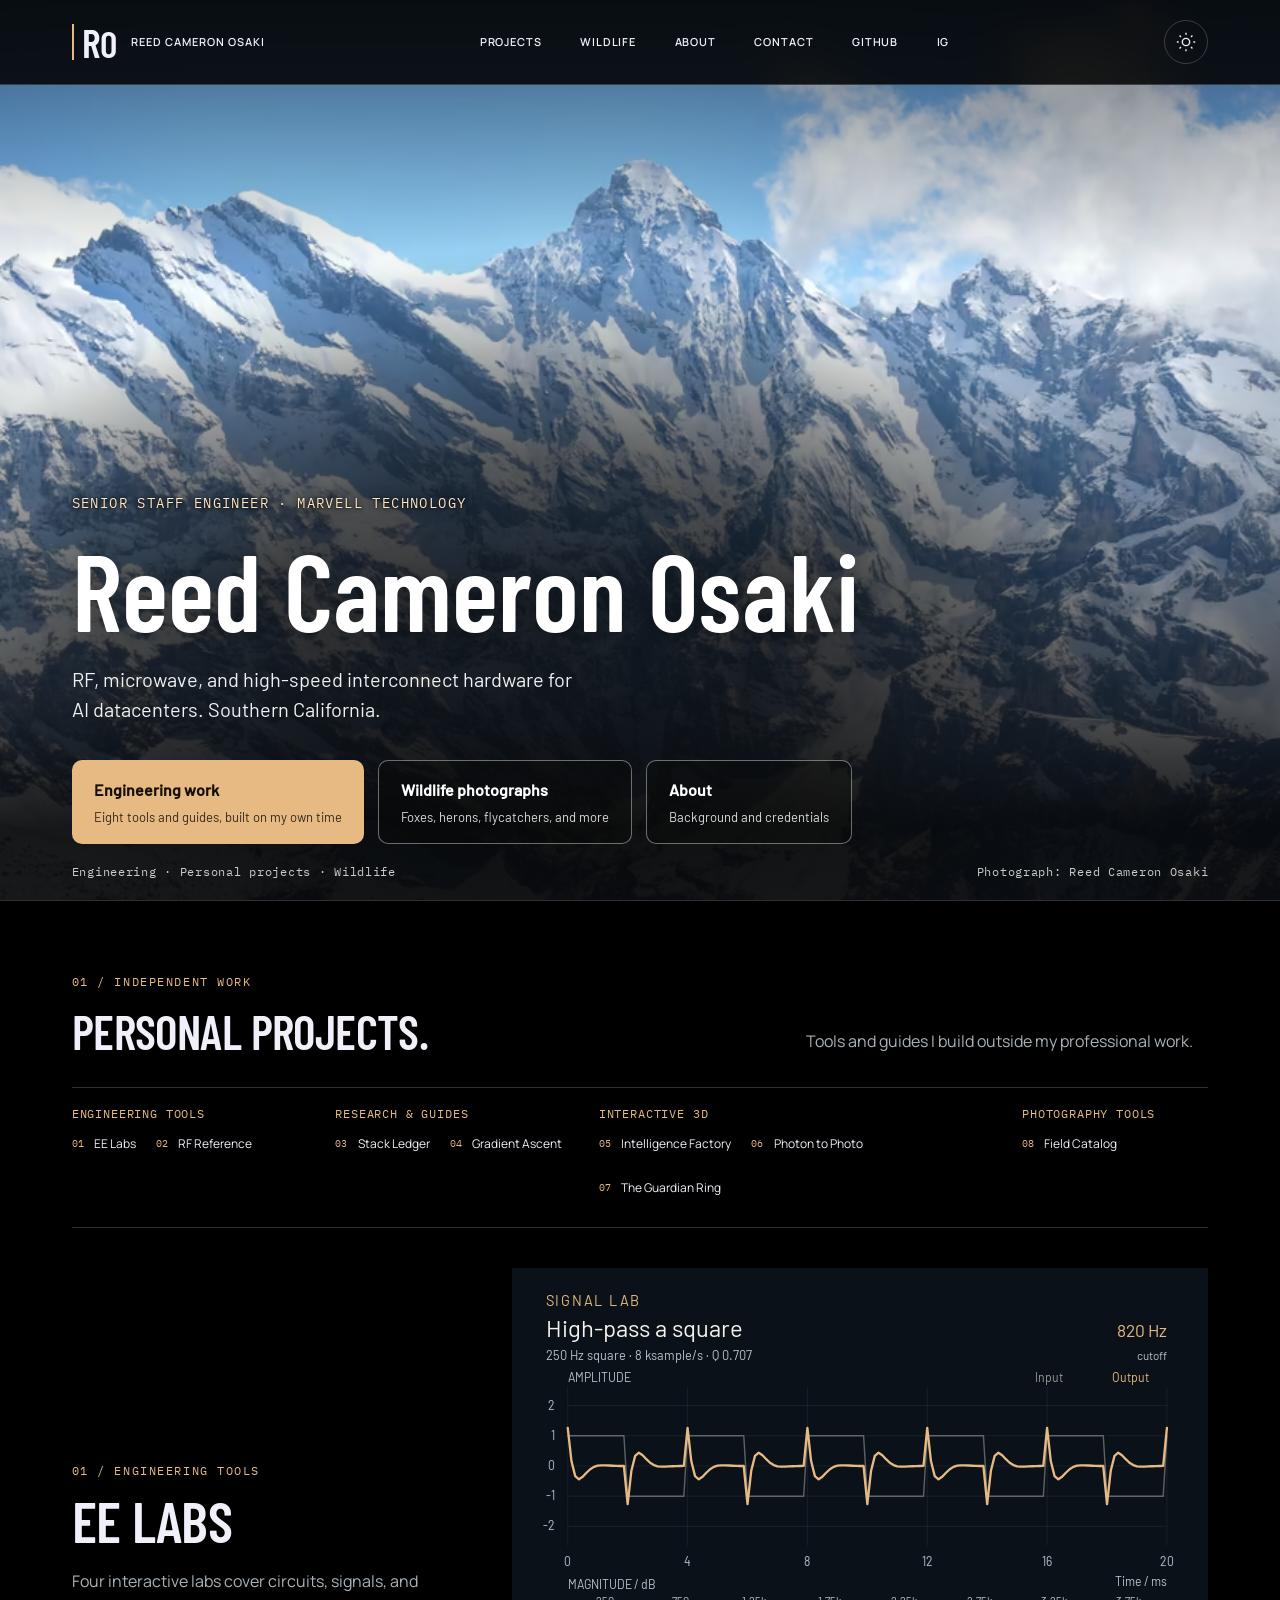
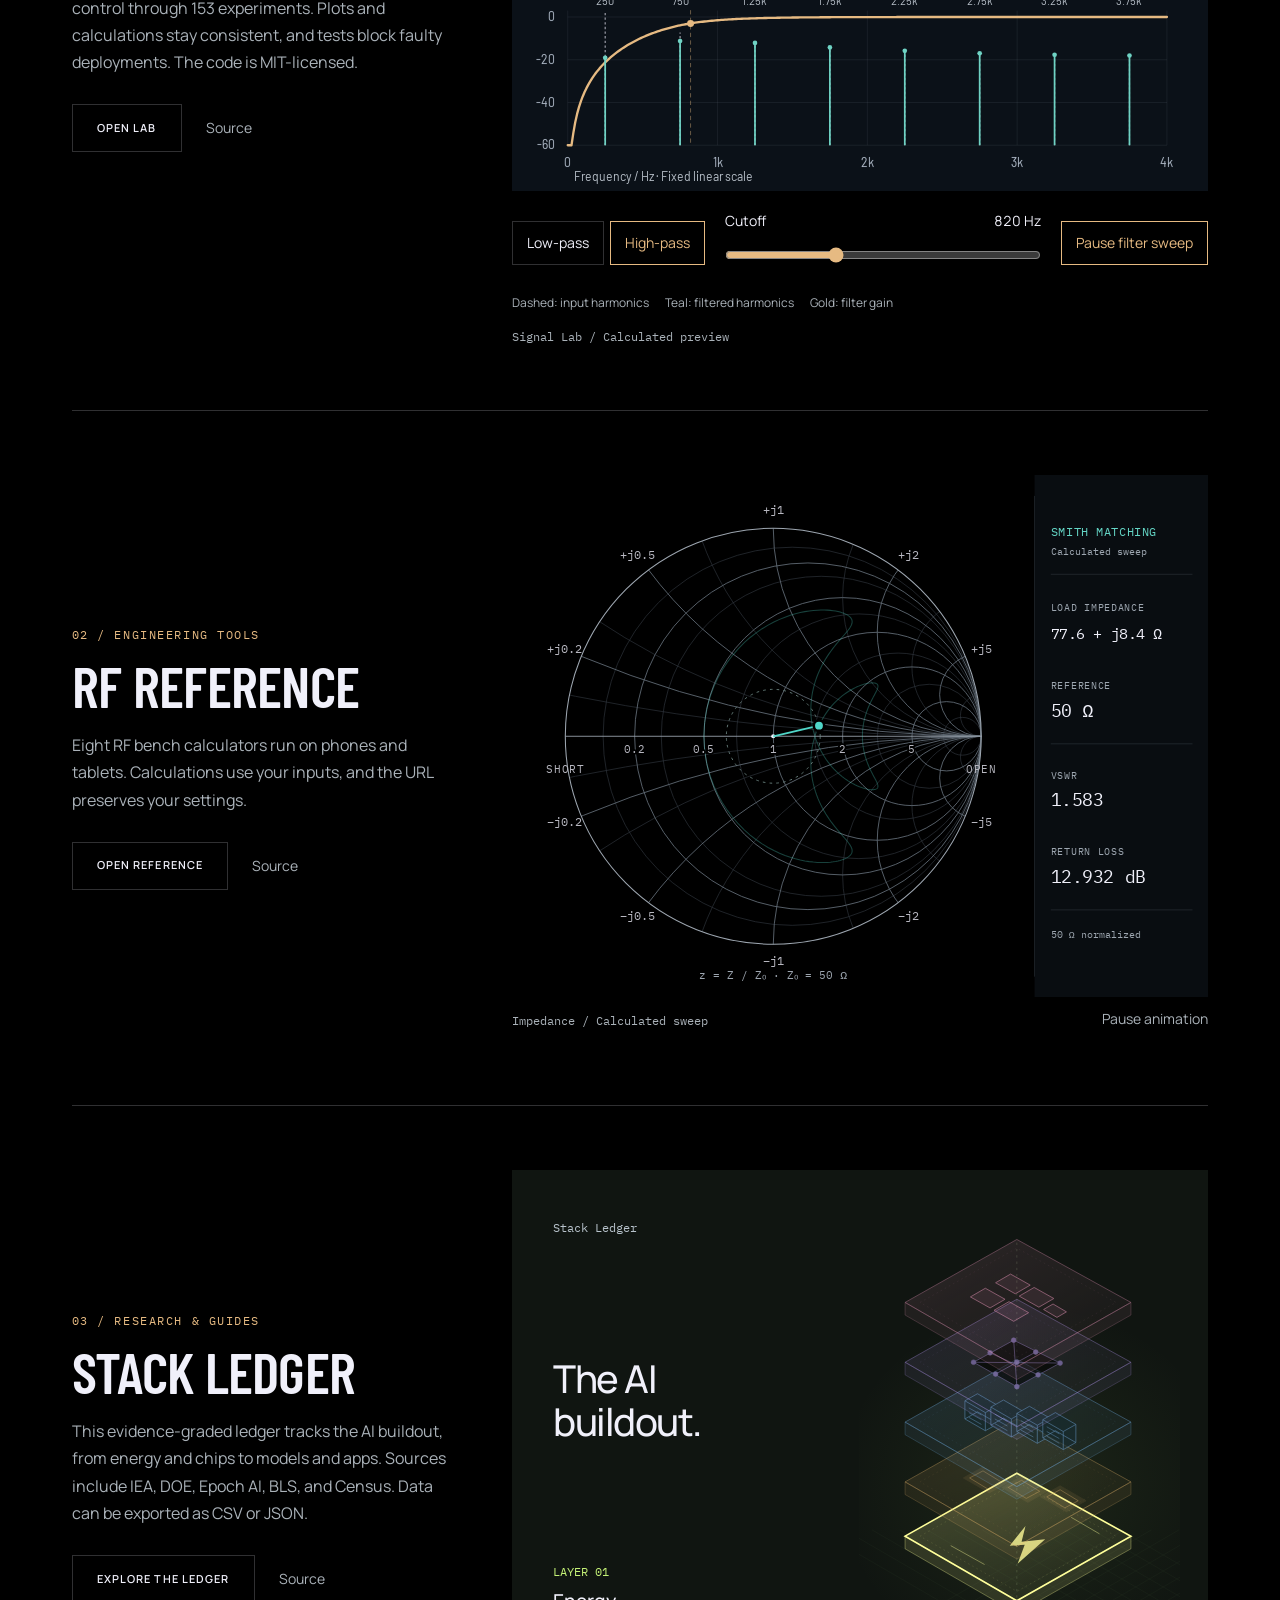
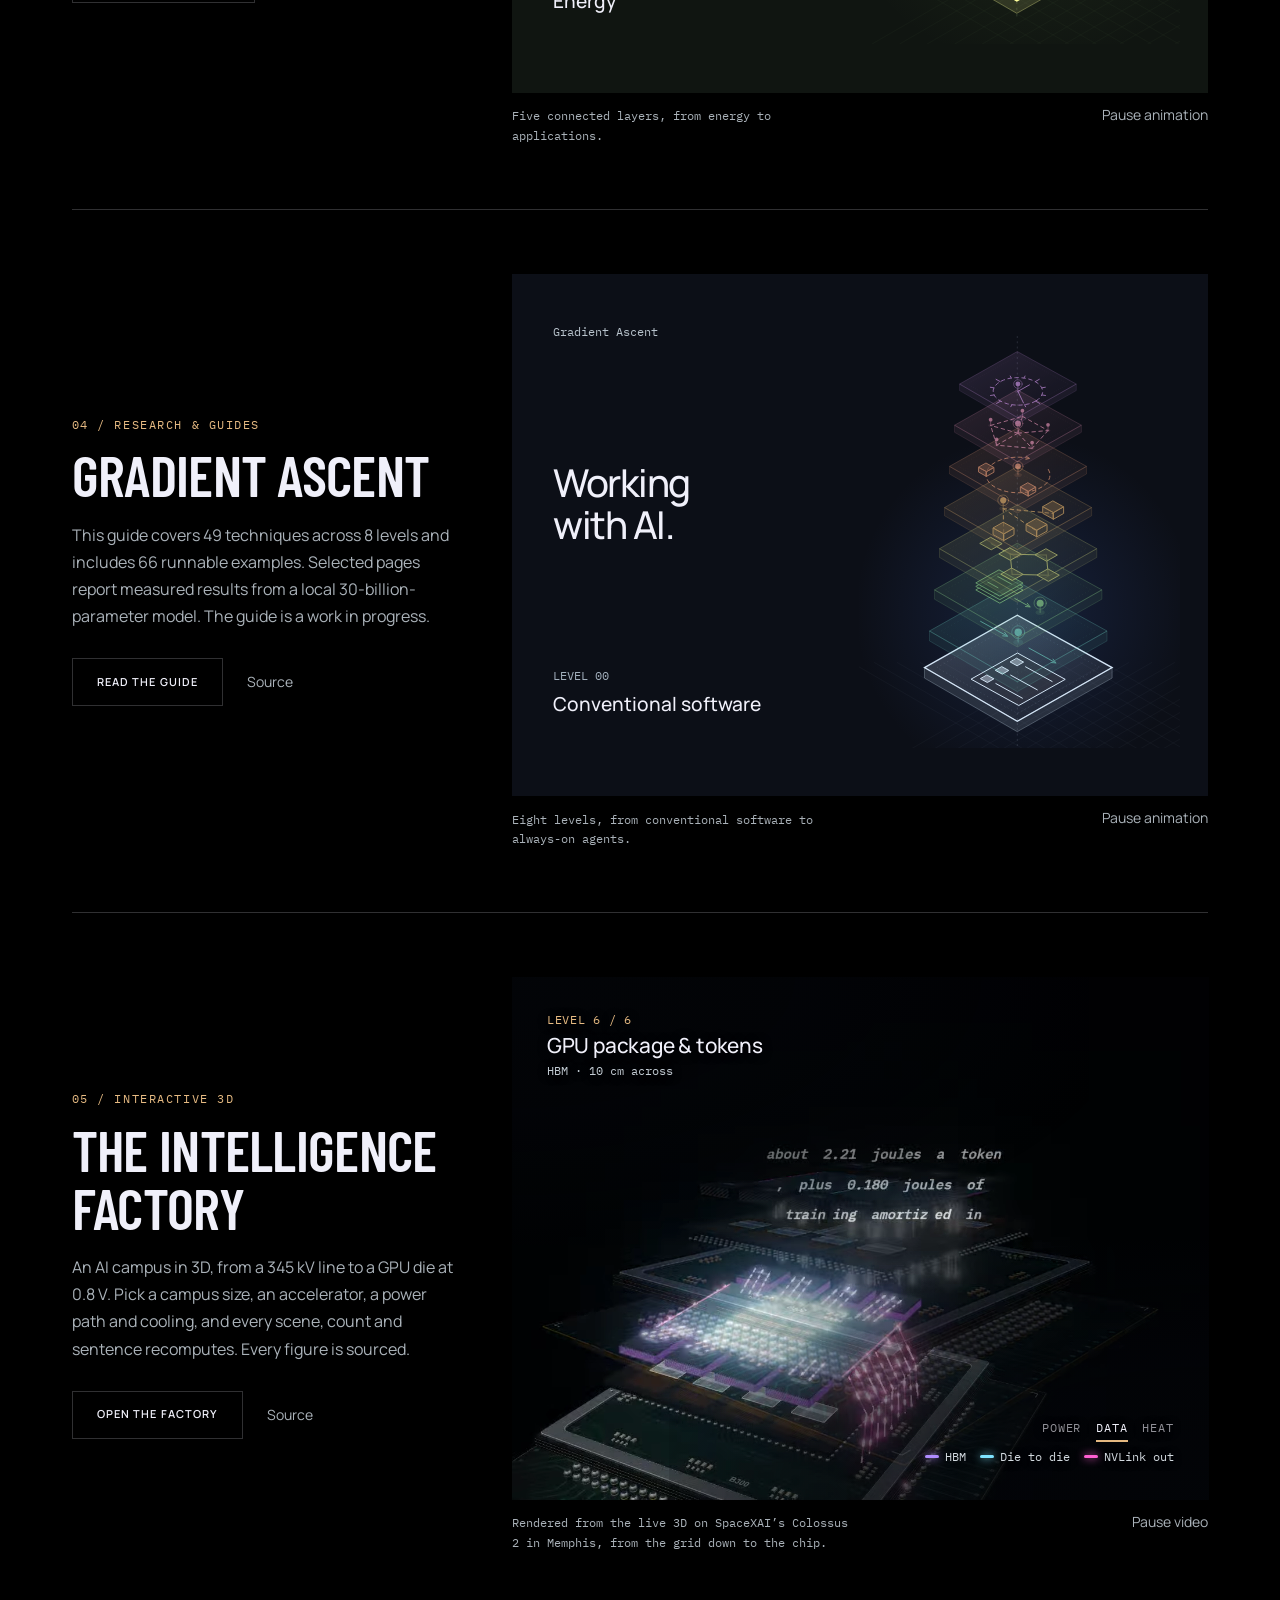
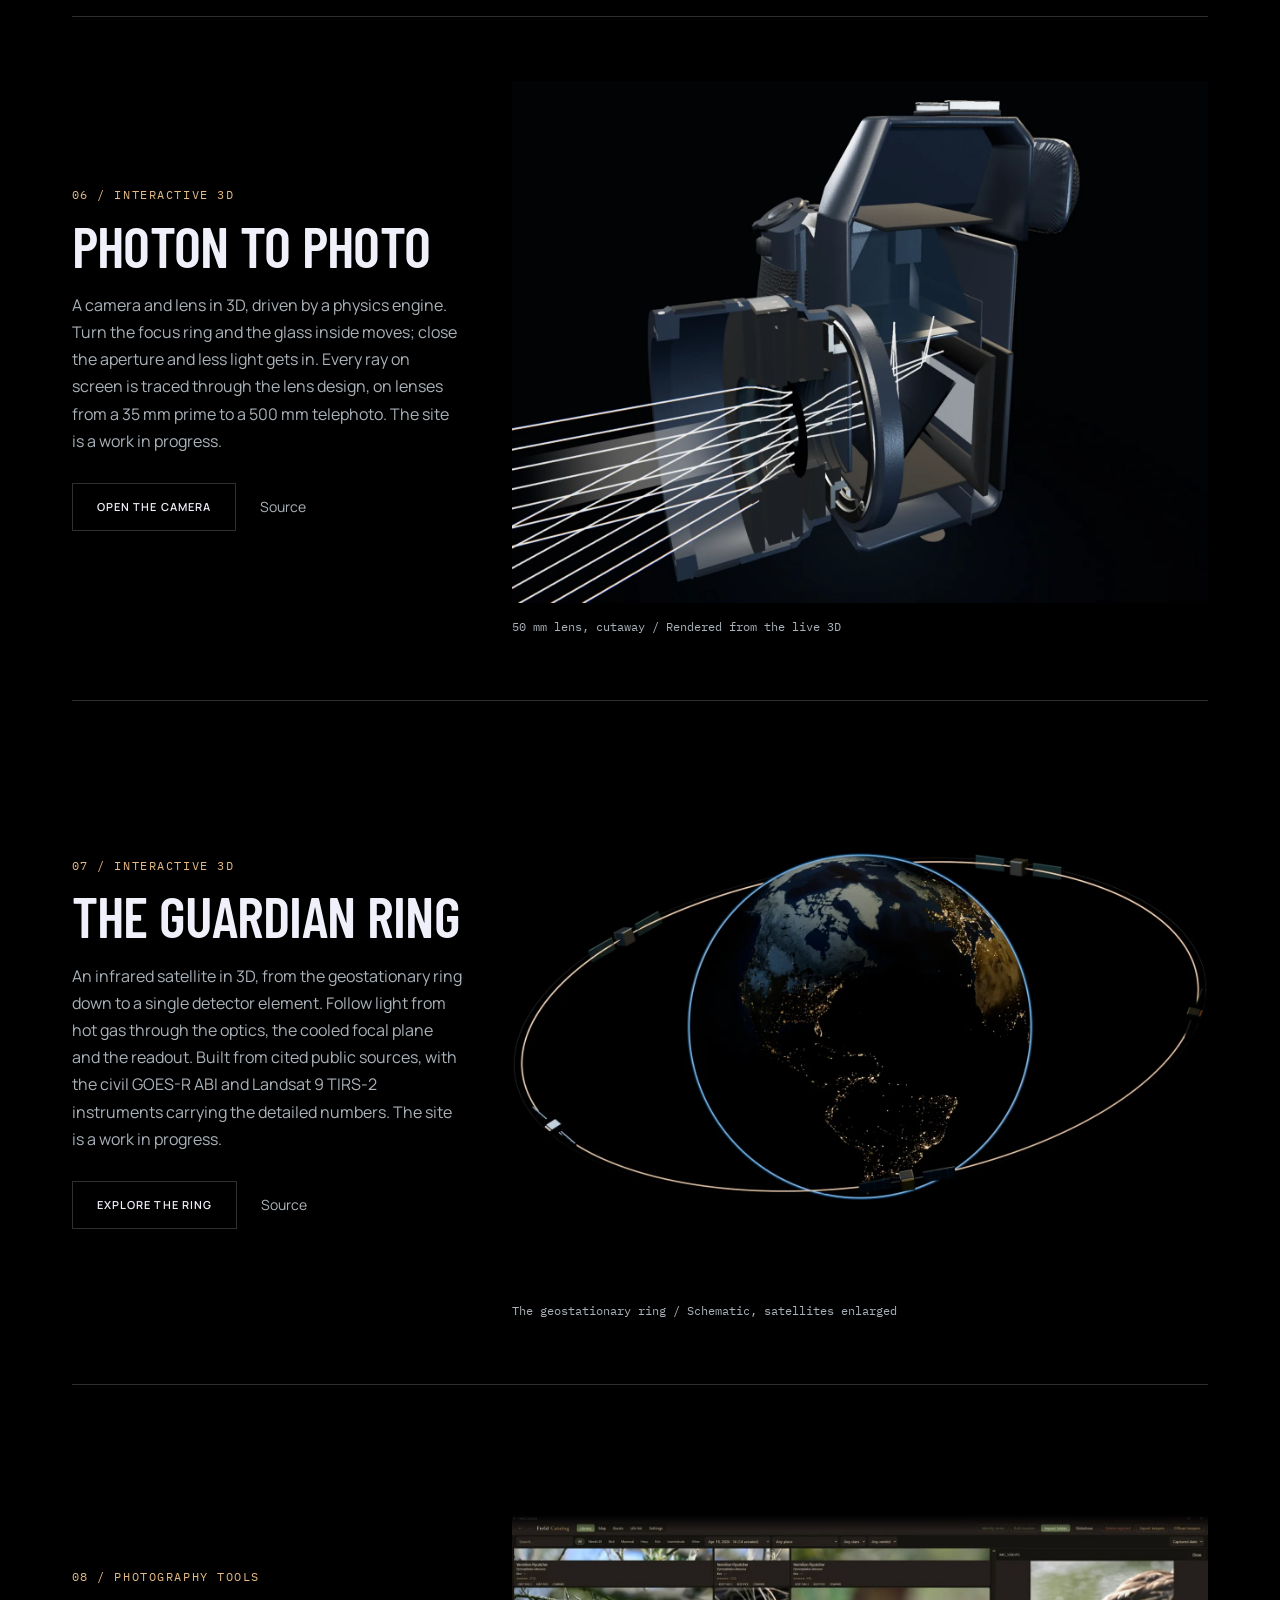
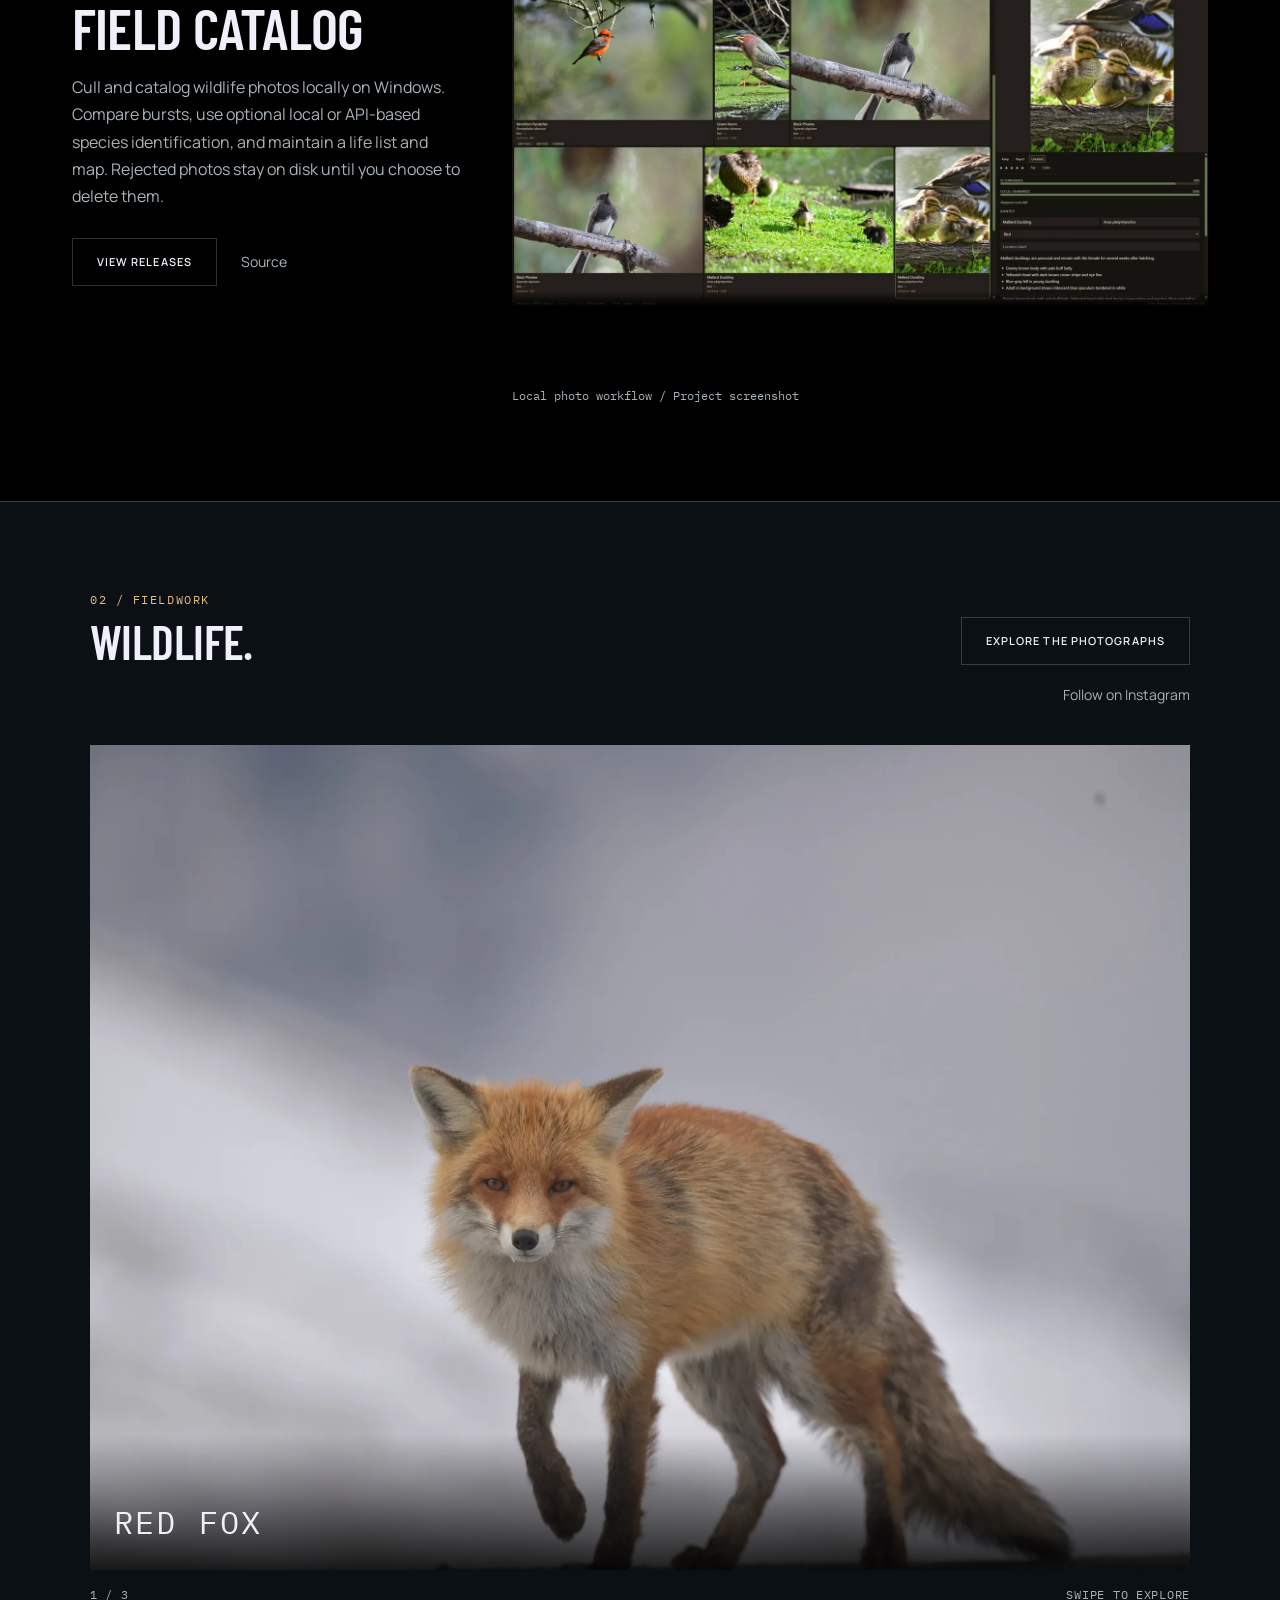
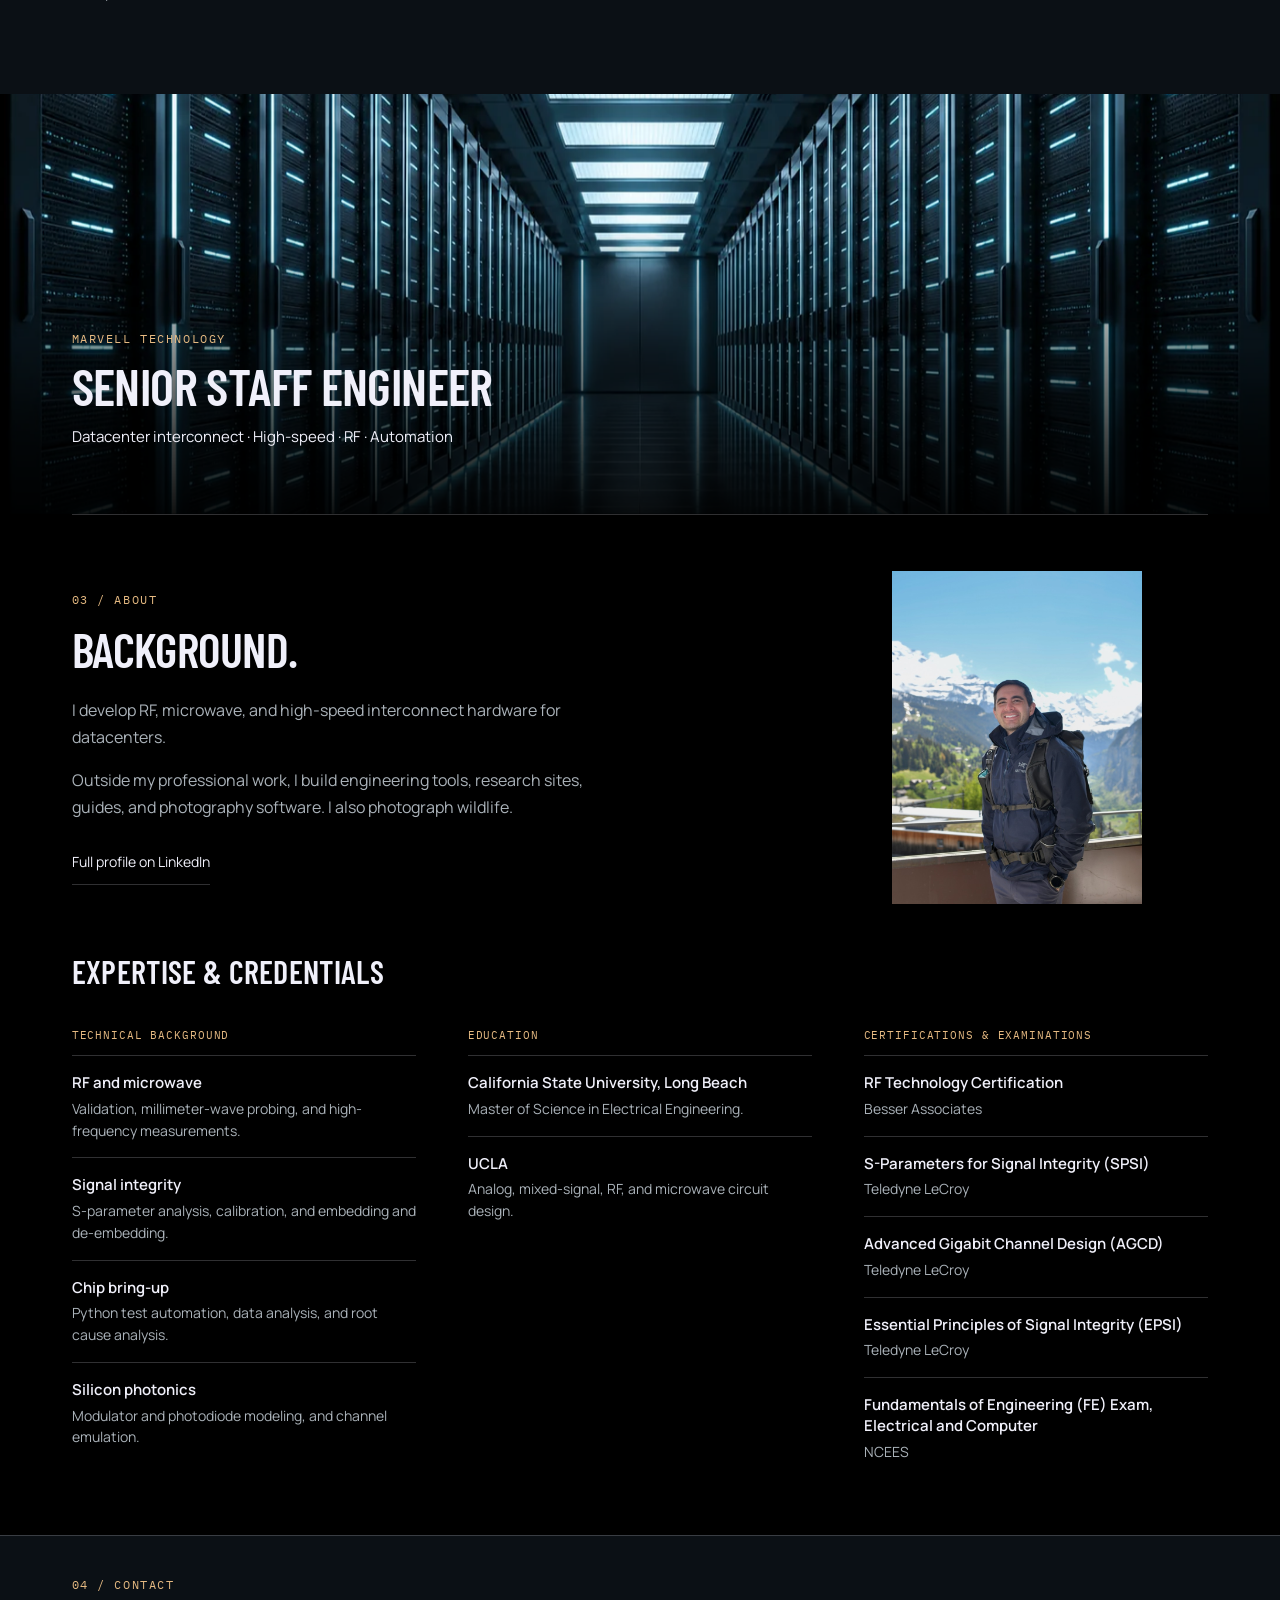
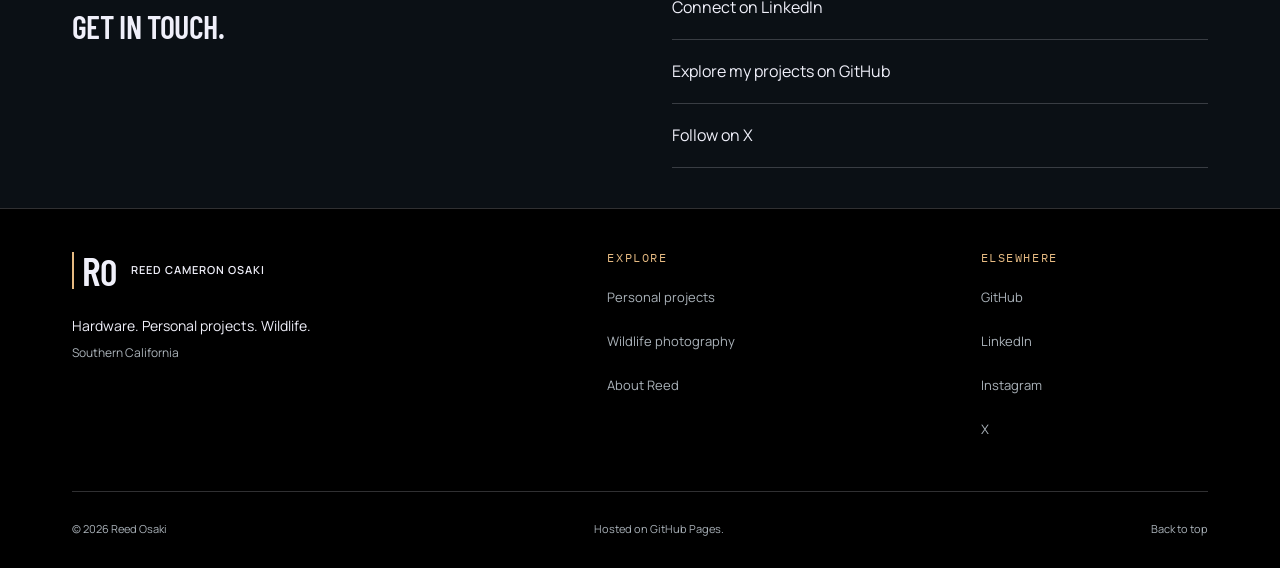
==== index.html @ b8e7636b "Interactive 3D category: Photon to Photo and The Guardian Ring join the Intelligence Factory New pic" ====
<!doctype html>
<html lang="en" data-theme="dark" data-layout="chapters">
  <head>
    <meta charset="utf-8">
    <meta name="viewport" content="width=device-width, initial-scale=1">
    <meta name="color-scheme" content="dark light">
    <meta name="theme-color" content="#000000">
    <meta name="apple-mobile-web-app-title" content="Reed Osaki">
    <link rel="apple-touch-icon" sizes="180x180" href="/apple-touch-icon.png">
    <title>Reed Cameron Osaki — Hardware, personal projects, wildlife</title>
    <meta name="description" content="Reed Cameron Osaki: Senior Staff Engineer at Marvell Technology working on RF, microwave, and high-speed interconnect hardware for datacenters. Personal engineering tools, AI guides, and wildlife photography.">
    <meta property="og:type" content="website">
    <meta property="og:url" content="https://reedos.dev/">
    <meta property="og:site_name" content="Reed Cameron Osaki">
    <meta property="og:title" content="Reed Cameron Osaki">
    <meta property="og:description" content="Senior Staff Engineer at Marvell Technology. Personal engineering tools, AI guides, and wildlife photography.">
    <meta property="og:image" content="https://reedos.dev/assets/hero/share-card.jpg">
    <meta property="og:image:width" content="1200">
    <meta property="og:image:height" content="630">
    <meta property="og:image:alt" content="Snow-covered mountain peaks beneath a blue sky.">
    <meta name="twitter:card" content="summary_large_image">
    <meta name="twitter:title" content="Reed Cameron Osaki">
    <meta name="twitter:description" content="Senior Staff Engineer at Marvell Technology. Personal engineering tools, AI guides, and wildlife photography.">
    <meta name="twitter:image" content="https://reedos.dev/assets/hero/share-card.jpg">
    <script type="application/ld+json">{"@context":"https://schema.org","@type":"Person","name":"Reed Cameron Osaki","alternateName":"Reed Osaki","jobTitle":"Senior Staff Engineer","worksFor":{"@type":"Organization","name":"Marvell Technology"},"url":"https://reedos.dev/","sameAs":["https://github.com/reedos","https://www.linkedin.com/in/reed-osaki/","https://www.instagram.com/reed.wildlife.photography/","https://x.com/reedosdev","https://reedos.dev/wildlife-site/"]}</script>
    <script>
      (() => {
        let preference = 'dark';
        try { preference = localStorage.getItem('reed-hub-theme') || 'dark'; } catch {}
        const query = new URLSearchParams(location.search);
        if (['dark', 'light', 'system'].includes(query.get('theme'))) preference = query.get('theme');
        if (!['dark', 'light', 'system'].includes(preference)) preference = 'dark';
        const root = document.documentElement;
        root.dataset.preference = preference;
        root.dataset.theme = preference === 'system' ? (matchMedia('(prefers-color-scheme: dark)').matches ? 'dark' : 'light') : preference;
        root.dataset.layout = 'chapters';
        document.querySelector('meta[name="theme-color"]').content = root.dataset.theme === 'dark' ? '#000000' : '#f1f2ed';
      })();
    </script>
    <link rel="icon" type="image/svg+xml" href="assets/mark.svg">
    <link rel="preload" as="font" type="font/woff2" href="assets/fonts/barlow-condensed-600.woff2" crossorigin>
    <link rel="preload" as="font" type="font/woff2" href="assets/fonts/barlow-400.woff2" crossorigin>
    <link rel="stylesheet" href="styles.css?v=interactive-3d-1">
    <script src="main.js?v=if-overhaul-1" defer></script>
    <script src="photo-options.js?v=autoplay-real-interaction-1" defer></script>
  <!-- Cloudflare Web Analytics: cookieless page counts for reedos.dev -->
  <script defer src="https://static.cloudflareinsights.com/beacon.min.js" data-cf-beacon='{"token": "7d357826b1264eb38e3db3ba16dd8319"}'></script>
  </head>
  <body>
    <a class="skip-link" href="#main">Skip to content</a>
    <header class="site-header">
      <div class="header-inner page-width">
        <a class="identity" href="#intro" aria-label="Reed Cameron Osaki, introduction"><span class="brand-mark" aria-hidden="true">R<span>O</span></span><span class="brand-name">Reed Cameron Osaki</span></a>
        <nav id="navigation" aria-label="Main navigation"><a href="#work">Projects</a><a href="#field">Wildlife</a><a href="#about">About</a><a href="#contact">Contact</a><a href="https://github.com/reedos">GitHub</a><a href="https://www.instagram.com/reed.wildlife.photography/" aria-label="Reed’s Instagram">IG</a></nav>
        <div class="header-controls">
<button class="appearance-control" type="button" id="appearance" aria-label="Use light mode" title="Use light mode"><svg class="sun-icon" width="22" height="22" viewBox="0 0 24 24" fill="none" stroke="currentColor" stroke-width="1.5" aria-hidden="true"><circle cx="12" cy="12" r="4"/><path d="M12 2v2m0 16v2M2 12h2m16 0h2M5 5l1.5 1.5m11 11L19 19M5 19l1.5-1.5m11-11L19 5"/></svg><svg class="moon-icon" width="22" height="22" viewBox="0 0 24 24" fill="none" stroke="currentColor" stroke-width="1.5" aria-hidden="true"><path d="M20.7 14A9 9 0 0 1 10 3.3 9 9 0 1 0 20.7 14Z"/></svg></button>
          <button class="menu-toggle" type="button" aria-expanded="false" aria-controls="navigation" hidden><span class="menu-label">Menu</span><span class="menu-icon" aria-hidden="true"></span></button>
        </div>
      </div>
    </header>

    <main id="main">
      <section class="intro-hero" id="intro" aria-labelledby="intro-title">
        <!-- Hero: responsive exports of Reed's photograph (portrait crop for phones); metadata stripped. -->
        <div class="intro-hero-media">
          <picture>
            <source media="(max-width: 640px) and (orientation: portrait)" type="image/avif" srcset="assets/hero/mountain-portrait-900.avif 900w, assets/hero/mountain-portrait-1290.avif 1290w, assets/hero/mountain-portrait-1800.avif 1800w" sizes="100vw">
            <source media="(max-width: 640px) and (orientation: portrait)" type="image/webp" srcset="assets/hero/mountain-portrait-900.webp 900w, assets/hero/mountain-portrait-1290.webp 1290w, assets/hero/mountain-portrait-1800.webp 1800w" sizes="100vw">
            <source type="image/avif" srcset="assets/hero/mountain-1280.avif 1280w, assets/hero/mountain-1920.avif 1920w, assets/hero/mountain-2560.avif 2560w, assets/hero/mountain-3840.avif 3840w" sizes="100vw">
            <source type="image/webp" srcset="assets/hero/mountain-1280.webp 1280w, assets/hero/mountain-1920.webp 1920w, assets/hero/mountain-2560.webp 2560w, assets/hero/mountain-3840.webp 3840w" sizes="100vw">
            <img src="assets/hero/mountain-1920.jpg" width="1920" height="1280" alt="Snow-covered mountain peaks beneath a blue sky, with clouds along the ridge." fetchpriority="high">
          </picture>
        </div>
        <div class="intro-hero-scrim" aria-hidden="true"></div>
        <div class="intro-hero-inner page-width">
          <p class="intro-hero-kicker">Senior Staff Engineer · Marvell Technology</p>
          <h1 id="intro-title">Reed Cameron Osaki</h1>
          <p class="intro-hero-sub">RF, microwave, and high-speed interconnect hardware for AI&nbsp;datacenters. Southern California.</p>
          <div class="intro-hero-doors">
            <a class="door door-primary" href="#work"><span class="door-label">Engineering work</span><span class="door-sub">Eight tools and guides, built on my own time</span></a>
            <a class="door door-secondary" href="#field"><span class="door-label">Wildlife photographs</span><span class="door-sub">Foxes, herons, flycatchers, and more</span></a>
            <a class="door door-secondary" href="#about"><span class="door-label">About</span><span class="door-sub">Background and credentials</span></a>
          </div>
        </div>
        <div class="intro-hero-foot page-width"><span>Engineering · Personal projects · Wildlife</span><span>Photograph: Reed Cameron Osaki</span></div>
      </section>

      <section class="work-section chapter" id="work" aria-labelledby="work-title">
        <div class="section-intro page-width">
          <div><p class="eyebrow">01 / Independent work</p><h2 id="work-title">Personal projects.</h2></div>
          <p>Tools and guides I build outside my professional work.</p>
        </div>
        <nav class="project-picker page-width" aria-label="Personal project categories">
          <div class="project-category" role="group" aria-labelledby="category-engineering">
            <p class="category-label" id="category-engineering">Engineering tools</p>
            <div class="category-links"><a href="#project-ee" data-project-choice="0"><span>01</span> EE Labs</a><a href="#project-rf" data-project-choice="1"><span>02</span> RF Reference</a></div>
          </div>
          <div class="project-category" role="group" aria-labelledby="category-research">
            <p class="category-label" id="category-research">Research &amp; guides</p>
            <div class="category-links"><a href="#project-stack" data-project-choice="2"><span>03</span> Stack Ledger</a><a href="#project-gradient" data-project-choice="3"><span>04</span> Gradient Ascent</a></div>
          </div>
          <div class="project-category" role="group" aria-labelledby="category-3d">
            <p class="category-label" id="category-3d">Interactive 3D</p>
            <div class="category-links"><a href="#project-if" data-project-choice="4"><span>05</span> Intelligence Factory</a><a href="#project-p2p" data-project-choice="5"><span>06</span> Photon to Photo</a><a href="#project-gr" data-project-choice="6"><span>07</span> The Guardian Ring</a></div>
          </div>
          <div class="project-category" role="group" aria-labelledby="category-photography">
            <p class="category-label" id="category-photography">Photography tools</p>
            <div class="category-links"><a href="#project-catalog" data-project-choice="7"><span>08</span> Field Catalog</a></div>
          </div>
        </nav>
        <p class="gallery-hint page-width">Swipe through the projects, or select one above.</p>
        <div class="projects-track page-width" aria-label="Projects">
          <article class="project" id="project-ee" aria-labelledby="title-ee">
            <div class="project-copy">
              <p class="eyebrow">01 / Engineering tools</p>
              <h3 id="title-ee">EE Labs</h3>
              <p>Four interactive labs cover circuits, signals, and control through 153 experiments. Plots and calculations stay consistent, and tests block faulty deployments. The code is MIT-licensed.</p>
              <div class="project-links"><a class="button-link" href="https://reedos.dev/ee-labs/">Open lab</a><a class="source-link" href="https://github.com/reedos/ee-labs">Source</a></div>
            </div>
            <div class="project-visual">
              <!-- Live mathematical demonstration, not an app screenshot. Native EE Labs DSP equations. -->
<div class="ee-demo" id="ee-demo">
  <div class="ee-demo-stage"><svg xmlns="http://www.w3.org/2000/svg" width="1200" height="900" viewBox="0 0 1200 900" role="img" aria-labelledby="ee-plot-title ee-plot-desc"><title id="ee-plot-title">Signal Lab: high-pass a square</title>
<desc id="ee-plot-desc">A sampled 250 Hz square wave before and after a 700 Hz second-order high-pass filter. The lower plot uses a fixed linear 0 to 4000 Hz axis and a fixed minus 60 to plus 3 decibel range. The response is minus 3.01 decibels at cutoff. Harmonic levels are decibels relative to unit peak amplitude; normalized waveform amplitude uses a fixed minus 2.5 to plus 2.5 scale. Sample rate 8000 Hz; Q equals one over the square root of two.</desc>
<rect width="1200" height="900" fill="#0b1118"/>
<g font-family="Barlow, sans-serif" fill="#f4f3ed">
  <text x="58" y="65" font-size="25" letter-spacing="3" fill="#e6ba82">SIGNAL LAB</text>
  <text id="ee-plot-heading" x="58" y="118" font-size="41">High-pass a square</text>
  <text x="59" y="158" font-size="22" fill="#bac2cb">250 Hz square · 8 ksample/s · Q 0.707</text>
  <text id="ee-plot-cutoff" x="1128" y="118" text-anchor="end" font-size="30" fill="#e6ba82">700 Hz</text>
  <text x="1128" y="158" text-anchor="end" font-size="20" fill="#bac2cb">cutoff</text>
</g>
<g stroke="#a6b4c6" stroke-opacity=".16" stroke-width="1" fill="#aeb8c4" font-family="Barlow, sans-serif" font-size="21">
<path d="M96 204V478"/><text x="96" y="513" text-anchor="middle">0</text>
<path d="M302.4 204V478"/><text x="302.4" y="513" text-anchor="middle">4</text>
<path d="M508.8 204V478"/><text x="508.8" y="513" text-anchor="middle">8</text>
<path d="M715.1999999999999 204V478"/><text x="715.1999999999999" y="513" text-anchor="middle">12</text>
<path d="M921.6 204V478"/><text x="921.6" y="513" text-anchor="middle">16</text>
<path d="M1128 204V478"/><text x="1128" y="513" text-anchor="middle">20</text>
<path id="ee-amp-grid-0" d="M96 445.0H1128"/><text id="ee-amp-label-0" x="74" y="452.0" text-anchor="end">-2</text>
<path id="ee-amp-grid-1" d="M96 393.0H1128"/><text id="ee-amp-label-1" x="74" y="400.0" text-anchor="end">-1</text>
<path id="ee-amp-grid-2" d="M96 341.0H1128"/><text id="ee-amp-label-2" x="74" y="348.0" text-anchor="end">0</text>
<path id="ee-amp-grid-3" d="M96 289.0H1128"/><text id="ee-amp-label-3" x="74" y="296.0" text-anchor="end">1</text>
<path id="ee-amp-grid-4" d="M96 237.0H1128"/><text id="ee-amp-label-4" x="74" y="244.0" text-anchor="end">2</text>
<path d="M96.0 590V822"/><text x="96.0" y="859" text-anchor="middle">0</text>
<path d="M354.0 590V822"/><text x="354.0" y="859" text-anchor="middle">1k</text>
<path d="M612.0 590V822"/><text x="612.0" y="859" text-anchor="middle">2k</text>
<path d="M870.0 590V822"/><text x="870.0" y="859" text-anchor="middle">3k</text>
<path d="M1128.0 590V822"/><text x="1128.0" y="859" text-anchor="middle">4k</text>
<path d="M96 601.047619047619H1128"/><text x="74" y="608.047619047619" text-anchor="end">0</text>
<path d="M96 674.6984126984128H1128"/><text x="74" y="681.6984126984128" text-anchor="end">-20</text>
<path d="M96 748.3492063492064H1128"/><text x="74" y="755.3492063492064" text-anchor="end">-40</text>
<path d="M96 822H1128"/><text x="74" y="829" text-anchor="end">-60</text>
</g>
<g fill="none" stroke-linejoin="round" stroke-linecap="round">
  <path id="ee-input-path" d="M96.00,289.00 L102.45,289.00 L108.90,289.00 L115.35,289.00 L121.80,289.00 L128.25,289.00 L134.70,289.00 L141.15,289.00 L147.60,289.00 L154.05,289.00 L160.50,289.00 L166.95,289.00 L173.40,289.00 L179.85,289.00 L186.30,289.00 L192.75,289.00 L199.20,393.00 L205.65,393.00 L212.10,393.00 L218.55,393.00 L225.00,393.00 L231.45,393.00 L237.90,393.00 L244.35,393.00 L250.80,393.00 L257.25,393.00 L263.70,393.00 L270.15,393.00 L276.60,393.00 L283.05,393.00 L289.50,393.00 L295.95,393.00 L302.40,289.00 L308.85,289.00 L315.30,289.00 L321.75,289.00 L328.20,289.00 L334.65,289.00 L341.10,289.00 L347.55,289.00 L354.00,289.00 L360.45,289.00 L366.90,289.00 L373.35,289.00 L379.80,289.00 L386.25,289.00 L392.70,289.00 L399.15,289.00 L405.60,393.00 L412.05,393.00 L418.50,393.00 L424.95,393.00 L431.40,393.00 L437.85,393.00 L444.30,393.00 L450.75,393.00 L457.20,393.00 L463.65,393.00 L470.10,393.00 L476.55,393.00 L483.00,393.00 L489.45,393.00 L495.90,393.00 L502.35,393.00 L508.80,289.00 L515.25,289.00 L521.70,289.00 L528.15,289.00 L534.60,289.00 L541.05,289.00 L547.50,289.00 L553.95,289.00 L560.40,289.00 L566.85,289.00 L573.30,289.00 L579.75,289.00 L586.20,289.00 L592.65,289.00 L599.10,289.00 L605.55,289.00 L612.00,393.00 L618.45,393.00 L624.90,393.00 L631.35,393.00 L637.80,393.00 L644.25,393.00 L650.70,393.00 L657.15,393.00 L663.60,393.00 L670.05,393.00 L676.50,393.00 L682.95,393.00 L689.40,393.00 L695.85,393.00 L702.30,393.00 L708.75,393.00 L715.20,289.00 L721.65,289.00 L728.10,289.00 L734.55,289.00 L741.00,289.00 L747.45,289.00 L753.90,289.00 L760.35,289.00 L766.80,289.00 L773.25,289.00 L779.70,289.00 L786.15,289.00 L792.60,289.00 L799.05,289.00 L805.50,289.00 L811.95,289.00 L818.40,393.00 L824.85,393.00 L831.30,393.00 L837.75,393.00 L844.20,393.00 L850.65,393.00 L857.10,393.00 L863.55,393.00 L870.00,393.00 L876.45,393.00 L882.90,393.00 L889.35,393.00 L895.80,393.00 L902.25,393.00 L908.70,393.00 L915.15,393.00 L921.60,289.00 L928.05,289.00 L934.50,289.00 L940.95,289.00 L947.40,289.00 L953.85,289.00 L960.30,289.00 L966.75,289.00 L973.20,289.00 L979.65,289.00 L986.10,289.00 L992.55,289.00 L999.00,289.00 L1005.45,289.00 L1011.90,289.00 L1018.35,289.00 L1024.80,393.00 L1031.25,393.00 L1037.70,393.00 L1044.15,393.00 L1050.60,393.00 L1057.05,393.00 L1063.50,393.00 L1069.95,393.00 L1076.40,393.00 L1082.85,393.00 L1089.30,393.00 L1095.75,393.00 L1102.20,393.00 L1108.65,393.00 L1115.10,393.00 L1121.55,393.00 L1128.00,289.00" stroke="#f4f3ed" stroke-opacity=".35" stroke-width="2.5"/>
  <path id="ee-output-path" d="M96.00,270.74 L102.45,323.74 L108.90,351.86 L115.35,362.47 L121.80,362.73 L128.25,358.18 L134.70,352.38 L141.15,347.27 L147.60,343.56 L154.05,341.30 L160.50,340.20 L166.95,339.86 L173.40,339.95 L179.85,340.22 L186.30,340.51 L192.75,340.75 L199.20,411.26 L205.65,358.26 L212.10,330.14 L218.55,319.53 L225.00,319.27 L231.45,323.82 L237.90,329.62 L244.35,334.73 L250.80,338.44 L257.25,340.70 L263.70,341.80 L270.15,342.14 L276.60,342.05 L283.05,341.78 L289.50,341.49 L295.95,341.25 L302.40,270.74 L308.85,323.74 L315.30,351.86 L321.75,362.47 L328.20,362.73 L334.65,358.18 L341.10,352.38 L347.55,347.27 L354.00,343.56 L360.45,341.30 L366.90,340.20 L373.35,339.86 L379.80,339.95 L386.25,340.22 L392.70,340.51 L399.15,340.75 L405.60,411.26 L412.05,358.26 L418.50,330.14 L424.95,319.53 L431.40,319.27 L437.85,323.82 L444.30,329.62 L450.75,334.73 L457.20,338.44 L463.65,340.70 L470.10,341.80 L476.55,342.14 L483.00,342.05 L489.45,341.78 L495.90,341.49 L502.35,341.25 L508.80,270.74 L515.25,323.74 L521.70,351.86 L528.15,362.47 L534.60,362.73 L541.05,358.18 L547.50,352.38 L553.95,347.27 L560.40,343.56 L566.85,341.30 L573.30,340.20 L579.75,339.86 L586.20,339.95 L592.65,340.22 L599.10,340.51 L605.55,340.75 L612.00,411.26 L618.45,358.26 L624.90,330.14 L631.35,319.53 L637.80,319.27 L644.25,323.82 L650.70,329.62 L657.15,334.73 L663.60,338.44 L670.05,340.70 L676.50,341.80 L682.95,342.14 L689.40,342.05 L695.85,341.78 L702.30,341.49 L708.75,341.25 L715.20,270.74 L721.65,323.74 L728.10,351.86 L734.55,362.47 L741.00,362.73 L747.45,358.18 L753.90,352.38 L760.35,347.27 L766.80,343.56 L773.25,341.30 L779.70,340.20 L786.15,339.86 L792.60,339.95 L799.05,340.22 L805.50,340.51 L811.95,340.75 L818.40,411.26 L824.85,358.26 L831.30,330.14 L837.75,319.53 L844.20,319.27 L850.65,323.82 L857.10,329.62 L863.55,334.73 L870.00,338.44 L876.45,340.70 L882.90,341.80 L889.35,342.14 L895.80,342.05 L902.25,341.78 L908.70,341.49 L915.15,341.25 L921.60,270.74 L928.05,323.74 L934.50,351.86 L940.95,362.47 L947.40,362.73 L953.85,358.18 L960.30,352.38 L966.75,347.27 L973.20,343.56 L979.65,341.30 L986.10,340.20 L992.55,339.86 L999.00,339.95 L1005.45,340.22 L1011.90,340.51 L1018.35,340.75 L1024.80,411.26 L1031.25,358.26 L1037.70,330.14 L1044.15,319.53 L1050.60,319.27 L1057.05,323.82 L1063.50,329.62 L1069.95,334.73 L1076.40,338.44 L1082.85,340.70 L1089.30,341.80 L1095.75,342.14 L1102.20,342.05 L1108.65,341.78 L1115.10,341.49 L1121.55,341.25 L1128.00,270.74" stroke="#e6ba82" stroke-width="4"/>
  <path id="ee-response-path" d="M96.00,822.00 L99.22,822.00 L102.45,815.85 L105.67,789.91 L108.90,771.51 L112.13,757.23 L115.35,745.56 L118.58,735.69 L121.80,727.15 L125.03,719.61 L128.25,712.86 L131.47,706.76 L134.70,701.19 L137.93,696.07 L141.15,691.33 L144.38,686.92 L147.60,682.80 L150.82,678.93 L154.05,675.28 L157.28,671.84 L160.50,668.59 L163.73,665.49 L166.95,662.55 L170.18,659.75 L173.40,657.08 L176.63,654.53 L179.85,652.09 L183.07,649.76 L186.30,647.53 L189.52,645.38 L192.75,643.33 L195.98,641.36 L199.20,639.48 L202.43,637.66 L205.65,635.93 L208.88,634.26 L212.10,632.67 L215.32,631.14 L218.55,629.67 L221.77,628.26 L225.00,626.92 L228.22,625.63 L231.45,624.40 L234.67,623.23 L237.90,622.10 L241.13,621.03 L244.35,620.01 L247.58,619.03 L250.80,618.10 L254.03,617.21 L257.25,616.37 L260.48,615.57 L263.70,614.81 L266.92,614.09 L270.15,613.40 L273.38,612.75 L276.60,612.13 L279.83,611.55 L283.05,610.99 L286.27,610.47 L289.50,609.97 L292.73,609.50 L295.95,609.06 L299.17,608.64 L302.40,608.24 L305.63,607.86 L308.85,607.51 L312.08,607.17 L315.30,606.85 L318.52,606.55 L321.75,606.27 L324.98,606.00 L328.20,605.75 L331.42,605.51 L334.65,605.28 L337.88,605.07 L341.10,604.87 L344.33,604.67 L347.55,604.49 L350.77,604.32 L354.00,604.16 L357.22,604.01 L360.45,603.86 L363.68,603.73 L366.90,603.60 L370.13,603.47 L373.35,603.36 L376.57,603.25 L379.80,603.14 L383.03,603.05 L386.25,602.95 L389.47,602.86 L392.70,602.78 L395.93,602.70 L399.15,602.62 L402.38,602.55 L405.60,602.48 L408.82,602.42 L412.05,602.36 L415.28,602.30 L418.50,602.24 L421.72,602.19 L424.95,602.14 L428.18,602.09 L431.40,602.04 L434.63,602.00 L437.85,601.96 L441.07,601.92 L444.30,601.88 L447.53,601.85 L450.75,601.81 L453.97,601.78 L457.20,601.75 L460.43,601.72 L463.65,601.69 L466.88,601.66 L470.10,601.64 L473.32,601.61 L476.55,601.59 L479.78,601.57 L483.00,601.55 L486.22,601.53 L489.45,601.51 L492.68,601.49 L495.90,601.47 L499.13,601.45 L502.35,601.44 L505.57,601.42 L508.80,601.41 L512.03,601.39 L515.25,601.38 L518.47,601.37 L521.70,601.35 L524.92,601.34 L528.15,601.33 L531.38,601.32 L534.60,601.31 L537.83,601.30 L541.05,601.29 L544.28,601.28 L547.50,601.27 L550.72,601.26 L553.95,601.25 L557.17,601.24 L560.40,601.24 L563.63,601.23 L566.85,601.22 L570.08,601.22 L573.30,601.21 L576.53,601.20 L579.75,601.20 L582.97,601.19 L586.20,601.19 L589.42,601.18 L592.65,601.18 L595.88,601.17 L599.10,601.17 L602.33,601.16 L605.55,601.16 L608.77,601.15 L612.00,601.15 L615.23,601.14 L618.45,601.14 L621.68,601.14 L624.90,601.13 L628.13,601.13 L631.35,601.13 L634.57,601.12 L637.80,601.12 L641.02,601.12 L644.25,601.12 L647.48,601.11 L650.70,601.11 L653.93,601.11 L657.15,601.11 L660.38,601.10 L663.60,601.10 L666.82,601.10 L670.05,601.10 L673.27,601.10 L676.50,601.09 L679.73,601.09 L682.95,601.09 L686.18,601.09 L689.40,601.09 L692.63,601.09 L695.85,601.08 L699.07,601.08 L702.30,601.08 L705.52,601.08 L708.75,601.08 L711.98,601.08 L715.20,601.08 L718.43,601.07 L721.65,601.07 L724.88,601.07 L728.10,601.07 L731.32,601.07 L734.55,601.07 L737.77,601.07 L741.00,601.07 L744.23,601.07 L747.45,601.07 L750.68,601.07 L753.90,601.06 L757.13,601.06 L760.35,601.06 L763.57,601.06 L766.80,601.06 L770.02,601.06 L773.25,601.06 L776.48,601.06 L779.70,601.06 L782.93,601.06 L786.15,601.06 L789.38,601.06 L792.60,601.06 L795.82,601.06 L799.05,601.06 L802.27,601.06 L805.50,601.06 L808.73,601.06 L811.95,601.06 L815.18,601.05 L818.40,601.05 L821.63,601.05 L824.85,601.05 L828.07,601.05 L831.30,601.05 L834.52,601.05 L837.75,601.05 L840.98,601.05 L844.20,601.05 L847.43,601.05 L850.65,601.05 L853.88,601.05 L857.10,601.05 L860.32,601.05 L863.55,601.05 L866.77,601.05 L870.00,601.05 L873.23,601.05 L876.45,601.05 L879.68,601.05 L882.90,601.05 L886.13,601.05 L889.35,601.05 L892.57,601.05 L895.80,601.05 L899.02,601.05 L902.25,601.05 L905.48,601.05 L908.70,601.05 L911.93,601.05 L915.15,601.05 L918.38,601.05 L921.60,601.05 L924.82,601.05 L928.05,601.05 L931.27,601.05 L934.50,601.05 L937.73,601.05 L940.95,601.05 L944.18,601.05 L947.40,601.05 L950.63,601.05 L953.85,601.05 L957.07,601.05 L960.30,601.05 L963.52,601.05 L966.75,601.05 L969.98,601.05 L973.20,601.05 L976.43,601.05 L979.65,601.05 L982.88,601.05 L986.10,601.05 L989.32,601.05 L992.55,601.05 L995.77,601.05 L999.00,601.05 L1002.23,601.05 L1005.45,601.05 L1008.68,601.05 L1011.90,601.05 L1015.13,601.05 L1018.35,601.05 L1021.57,601.05 L1024.80,601.05 L1028.03,601.05 L1031.25,601.05 L1034.47,601.05 L1037.70,601.05 L1040.93,601.05 L1044.15,601.05 L1047.38,601.05 L1050.60,601.05 L1053.82,601.05 L1057.05,601.05 L1060.28,601.05 L1063.50,601.05 L1066.72,601.05 L1069.95,601.05 L1073.18,601.05 L1076.40,601.05 L1079.63,601.05 L1082.85,601.05 L1086.07,601.05 L1089.30,601.05 L1092.53,601.05 L1095.75,601.05 L1098.97,601.05 L1102.20,601.05 L1105.43,601.05 L1108.65,601.05 L1111.88,601.05 L1115.10,601.05 L1118.32,601.05 L1121.55,601.05 L1124.77,601.05 L1128.00,601.05" stroke="#e6ba82" stroke-width="4"/>
  <path id="ee-cutoff-line" d="M276.6 590V822" stroke="#e6ba82" stroke-opacity=".5" stroke-dasharray="6 7" stroke-width="1.5"/>
</g>
<g id="ee-harmonics" font-family="Barlow, sans-serif" font-size="19">
<g data-harmonic="1"><title data-harmonic-reading>250 Hz: input 2.1 dB, filtered -16.2 dB relative to unit peak amplitude.</title><path d="M160.50 822V593.27" stroke="#f0f0fa" stroke-opacity=".65" stroke-width="2" stroke-dasharray="4 4"/><path class="harmonic-output" d="M160.50 822V660.81" stroke="#6fd3c4" stroke-width="3"/><circle class="harmonic-tip" cx="160.50" cy="660.81" r="4" fill="#6fd3c4"/><text x="160.50" y="580" text-anchor="middle" fill="#bac2cb">250</text></g>
<g data-harmonic="3"><title data-harmonic-reading>750 Hz: input -7.3 dB, filtered -9.7 dB relative to unit peak amplitude.</title><path d="M289.50 822V628.00" stroke="#f0f0fa" stroke-opacity=".65" stroke-width="2" stroke-dasharray="4 4"/><path class="harmonic-output" d="M289.50 822V636.92" stroke="#6fd3c4" stroke-width="3"/><circle class="harmonic-tip" cx="289.50" cy="636.92" r="4" fill="#6fd3c4"/><text x="289.50" y="580" text-anchor="middle" fill="#bac2cb">750</text></g>
<g data-harmonic="5"><title data-harmonic-reading>1250 Hz: input -11.5 dB, filtered -11.9 dB relative to unit peak amplitude.</title><path d="M418.50 822V643.51" stroke="#f0f0fa" stroke-opacity=".65" stroke-width="2" stroke-dasharray="4 4"/><path class="harmonic-output" d="M418.50 822V644.70" stroke="#6fd3c4" stroke-width="3"/><circle class="harmonic-tip" cx="418.50" cy="644.70" r="4" fill="#6fd3c4"/><text x="418.50" y="580" text-anchor="middle" fill="#bac2cb">1.25k</text></g>
<g data-harmonic="7"><title data-harmonic-reading>1750 Hz: input -14.1 dB, filtered -14.2 dB relative to unit peak amplitude.</title><path d="M547.50 822V653.00" stroke="#f0f0fa" stroke-opacity=".65" stroke-width="2" stroke-dasharray="4 4"/><path class="harmonic-output" d="M547.50 822V653.23" stroke="#6fd3c4" stroke-width="3"/><circle class="harmonic-tip" cx="547.50" cy="653.23" r="4" fill="#6fd3c4"/><text x="547.50" y="580" text-anchor="middle" fill="#bac2cb">1.75k</text></g>
<g data-harmonic="9"><title data-harmonic-reading>2250 Hz: input -15.8 dB, filtered -15.8 dB relative to unit peak amplitude.</title><path d="M676.50 822V659.33" stroke="#f0f0fa" stroke-opacity=".65" stroke-width="2" stroke-dasharray="4 4"/><path class="harmonic-output" d="M676.50 822V659.37" stroke="#6fd3c4" stroke-width="3"/><circle class="harmonic-tip" cx="676.50" cy="659.37" r="4" fill="#6fd3c4"/><text x="676.50" y="580" text-anchor="middle" fill="#bac2cb">2.25k</text></g>
<g data-harmonic="11"><title data-harmonic-reading>2750 Hz: input -17.0 dB, filtered -17.0 dB relative to unit peak amplitude.</title><path d="M805.50 822V663.54" stroke="#f0f0fa" stroke-opacity=".65" stroke-width="2" stroke-dasharray="4 4"/><path class="harmonic-output" d="M805.50 822V663.55" stroke="#6fd3c4" stroke-width="3"/><circle class="harmonic-tip" cx="805.50" cy="663.55" r="4" fill="#6fd3c4"/><text x="805.50" y="580" text-anchor="middle" fill="#bac2cb">2.75k</text></g>
<g data-harmonic="13"><title data-harmonic-reading>3250 Hz: input -17.7 dB, filtered -17.7 dB relative to unit peak amplitude.</title><path d="M934.50 822V666.15" stroke="#f0f0fa" stroke-opacity=".65" stroke-width="2" stroke-dasharray="4 4"/><path class="harmonic-output" d="M934.50 822V666.15" stroke="#6fd3c4" stroke-width="3"/><circle class="harmonic-tip" cx="934.50" cy="666.15" r="4" fill="#6fd3c4"/><text x="934.50" y="580" text-anchor="middle" fill="#bac2cb">3.25k</text></g>
<g data-harmonic="15"><title data-harmonic-reading>3750 Hz: input -18.0 dB, filtered -18.0 dB relative to unit peak amplitude.</title><path d="M1063.50 822V667.41" stroke="#f0f0fa" stroke-opacity=".65" stroke-width="2" stroke-dasharray="4 4"/><path class="harmonic-output" d="M1063.50 822V667.41" stroke="#6fd3c4" stroke-width="3"/><circle class="harmonic-tip" cx="1063.50" cy="667.41" r="4" fill="#6fd3c4"/><text x="1063.50" y="580" text-anchor="middle" fill="#bac2cb">3.75k</text></g>
</g>
<circle id="ee-cutoff-dot" cx="276.6" cy="612.1331680942926" r="6" fill="#e6ba82"/>
<g font-family="Barlow, sans-serif" font-size="21" fill="#bac2cb">
  <text x="96" y="197">AMPLITUDE</text>
  <text x="1128" y="548" text-anchor="end">Time / ms</text>
  <text x="96" y="553">MAGNITUDE / dB</text>
  <text x="1128" y="553" text-anchor="end" opacity="0">Magnitude response</text>
  <text x="106" y="883">Frequency / Hz · Fixed linear scale</text>
  <text x="900" y="197" fill="#f4f3ed" fill-opacity=".6">Input</text>
  <text x="1034" y="197" fill="#e6ba82">Output</text>
</g></svg></div>
  <div class="ee-demo-controls" hidden>
    <div class="ee-mode" role="group" aria-label="Filter type">
      <button type="button" id="ee-lowpass" aria-pressed="false">Low-pass</button>
      <button type="button" id="ee-highpass" aria-pressed="true">High-pass</button>
    </div>
    <label class="ee-cutoff-control" for="ee-cutoff">Cutoff <output id="ee-cutoff-value" for="ee-cutoff">700 Hz</output>
      <input type="range" id="ee-cutoff" min="100" max="2200" step="10" value="700" aria-valuetext="700 hertz">
    </label>
    <button type="button" id="ee-play" aria-pressed="true">Pause filter sweep</button>
  </div>

  <p class="ee-harmonic-legend"><span>Dashed: input harmonics</span><span>Teal: filtered harmonics</span><span>Gold: filter gain</span></p>
</div>

              <p class="media-caption">Signal Lab / Calculated preview</p>
            </div>
          </article>
          <article class="project" id="project-rf" aria-labelledby="title-rf">
            <div class="project-copy">
              <p class="eyebrow">02 / Engineering tools</p>
              <h3 id="title-rf">RF Reference</h3>
              <p>Eight RF bench calculators run on phones and tablets. Calculations use your inputs, and the URL preserves your settings.</p>
              <div class="project-links"><a class="button-link" href="https://reedos.dev/rf_lab_reference/">Open reference</a><a class="source-link" href="https://github.com/reedos/rf_lab_reference">Source</a></div>
            </div>
            <div class="project-visual">
              <a class="project-stage" href="https://reedos.dev/rf_lab_reference/" aria-label="Open reference from the RF Reference preview">
                <svg xmlns="http://www.w3.org/2000/svg" width="1200" height="900" viewBox="0 0 1200 900" role="img" aria-labelledby="rf-wide-title rf-wide-desc" class="rf-preview">
  <title id="rf-wide-title">RF Lab Reference — calculated impedance sweep</title>
  <desc id="rf-wide-desc">A calculated load-impedance sweep on a 50-ohm reference. The reflection vector, VSWR circle, and numerical readouts update together. This is an illustration, not measured data.</desc>

  <rect width="1200" height="900" fill="#000" />
  <svg x="0" y="0" width="900" height="900" viewBox="0 0 1000 1000" role="img" aria-labelledby="rf-title rf-desc">

  <title id="rf-title">RF Lab Reference — calculated impedance sweep</title>
  <desc id="rf-desc">A calculated load-impedance sweep on a 50-ohm reference. The reflection vector, VSWR circle, and numerical readouts update together. This is an illustration, not measured data.</desc>
  <defs><clipPath id="rf-chart-disk"><circle cx="500" cy="500" r="398" /></clipPath></defs>
  <style>.rf-preview text{font-family:'IBM Plex Mono',monospace;font-weight:400;fill:#b7b7c0;text-anchor:middle;dominant-baseline:middle}.rf-preview .minor,.rf-preview .major{fill:none;stroke-width:1.25}.rf-preview .minor{stroke:#30363e}.rf-preview .major{stroke:#646e79;stroke-width:1.65}.rf-preview .axis-label{font-size:23px}.rf-preview .resistance-label{font-size:22px;paint-order:stroke;stroke:#000;stroke-width:7px;stroke-linejoin:round}.rf-preview .endpoint{font-size:22px;letter-spacing:1px;fill:#b7b7c0}.rf-preview .note{font-size:22px;fill:#9da6b0}
  </style>
  <rect width="1000" height="1000" fill="#000" />
  <g clip-path="url(#rf-chart-disk)">
    <circle class="minor" cx="536.1818" cy="500" r="361.8182" />
    <circle class="minor" cx="898" cy="4480" r="3980" />
    <circle class="minor" cx="898" cy="-3480" r="3980" />
    <circle class="minor" cx="591.8462" cy="500" r="306.1538" />
    <circle class="minor" cx="898" cy="1826.6667" r="1326.6667" />
    <circle class="minor" cx="898" cy="-826.6667" r="1326.6667" />
    <circle class="minor" cx="663.8824" cy="500" r="234.1176" />
    <circle class="minor" cx="898" cy="1068.5714" r="568.5714" />
    <circle class="minor" cx="898" cy="-68.5714" r="568.5714" />
    <circle class="minor" cx="738.8" cy="500" r="159.2" />
    <circle class="minor" cx="898" cy="765.3333" r="265.3333" />
    <circle class="minor" cx="898" cy="234.6667" r="265.3333" />
    <circle class="minor" cx="798.5" cy="500" r="99.5" />
    <circle class="minor" cx="898" cy="632.6667" r="132.6667" />
    <circle class="minor" cx="898" cy="367.3333" r="132.6667" />
    <circle class="minor" cx="861.8182" cy="500" r="36.1818" />
    <circle class="minor" cx="898" cy="539.8" r="39.8" />
    <circle class="minor" cx="898" cy="460.2" r="39.8" />
    <circle class="major" cx="566.3333" cy="500" r="331.6667" />
    <circle class="major" cx="898" cy="2490" r="1990" />
    <circle class="major" cx="898" cy="-1490" r="1990" />
    <circle class="major" cx="632.6667" cy="500" r="265.3333" />
    <circle class="major" cx="898" cy="1296" r="796" />
    <circle class="major" cx="898" cy="-296" r="796" />
    <circle class="major" cx="699" cy="500" r="199" />
    <circle class="major" cx="898" cy="898" r="398" />
    <circle class="major" cx="898" cy="102" r="398" />
    <circle class="major" cx="765.3333" cy="500" r="132.6667" />
    <circle class="major" cx="898" cy="699" r="199" />
    <circle class="major" cx="898" cy="301" r="199" />
    <circle class="major" cx="831.6667" cy="500" r="66.3333" />
    <circle class="major" cx="898" cy="579.6" r="79.6" />
    <circle class="major" cx="898" cy="420.4" r="79.6" />
  </g>
  <circle cx="500" cy="500" r="398" fill="none" stroke="#9da6b0" stroke-width="2" />
  <path d="M102 500H898" fill="none" stroke="#9da6b0" stroke-width="1.65" />
  <path data-rf-trace="" fill="none" stroke="#4fd6c8" stroke-opacity=".3" stroke-width="2" clip-path="url(#rf-chart-disk)" /><circle cx="500" cy="500" r="131.877" fill="none" stroke="#718b88" stroke-width="1.65" stroke-dasharray="5 8" data-rf-ring="" />
  <text class="axis-label" x="101.2308" y="666.1538">−j0.2</text>
    <text class="axis-label" x="101.2308" y="333.8462">+j0.2</text>
    <text class="axis-label" x="240.8" y="845.6">−j0.5</text>
    <text class="axis-label" x="240.8" y="154.4">+j0.5</text>
    <text class="axis-label" x="500" y="932">−j1</text>
    <text class="axis-label" x="500" y="68">+j1</text>
    <text class="axis-label" x="759.2" y="845.6">−j2</text>
    <text class="axis-label" x="759.2" y="154.4">+j2</text>
    <text class="axis-label" x="898.7692" y="666.1538">−j5</text>
    <text class="axis-label" x="898.7692" y="333.8462">+j5</text>
  <text class="resistance-label" x="234.6667" y="526">0.2</text>
    <text class="resistance-label" x="367.3333" y="526">0.5</text>
    <text class="resistance-label" x="500" y="526">1</text>
    <text class="resistance-label" x="632.6667" y="526">2</text>
    <text class="resistance-label" x="765.3333" y="526">5</text>
  <text class="endpoint" x="102" y="565">SHORT</text>
  <text class="endpoint" x="898" y="565">OPEN</text>
  <circle cx="500" cy="500" r="4" fill="#f0f0fa" />
  <path d="M500 500L602.7478 417.3294" fill="none" stroke="#4fd6c8" stroke-width="3.5" data-rf-vector="" />
  <circle cx="602.7478" cy="417.3294" r="10" fill="#4fd6c8" stroke="#000" stroke-width="5" data-rf-marker="" />
  <text class="note" x="500" y="958">z = Z / Z₀ · Z₀ = 50 Ω</text>
</svg>

  <rect x="900" y="0" width="300" height="900" fill="#090d11" />
  <path d="M900 36V864" stroke="#30363e" />
  <style>.rf-preview .wide-readouts text{font-family:'IBM Plex Mono',monospace;font-weight:400;text-anchor:start;dominant-baseline:alphabetic;fill:#f0f0fa}.rf-preview .wide-readouts .wide-label{font-size:17px;letter-spacing:1.2px;fill:#9da6b0}.rf-preview .wide-readouts .wide-value{font-size:31px;letter-spacing:-.8px}.rf-preview .wide-readouts .wide-title{font-size:20px;letter-spacing:1px;fill:#64d6c6}.rf-preview .wide-readouts .wide-small{font-size:17px;fill:#9da6b0}.rf-preview .wide-readouts .wide-rule{stroke:#30363e;fill:none}
  </style>
  <g class="wide-readouts">
    <text class="wide-title" x="928" y="105">SMITH MATCHING</text>
    <text class="wide-small" x="928" y="137">Calculated sweep</text>
    <path class="wide-rule" d="M928 171H1172" />
    <text class="wide-label" x="928" y="235">LOAD IMPEDANCE</text>
    <text class="wide-value" x="928" y="282" data-rf-load="" style="font-size:25px">75 + j35 Ω</text>
    <text class="wide-label" x="928" y="369">REFERENCE</text>
    <text class="wide-value" x="928" y="416">50 Ω</text>
    <path class="wide-rule" d="M928 463H1172" />
    <text class="wide-label" x="928" y="523">VSWR</text>
    <text class="wide-value" x="928" y="570" data-rf-vswr="">1.991</text>
    <text class="wide-label" x="928" y="655">RETURN LOSS</text>
    <text class="wide-value" x="928" y="702" data-rf-loss="">9.594 dB</text>
    <path class="wide-rule" d="M928 749H1172" />
    <text class="wide-small" x="928" y="798">50 Ω normalized</text>
  </g>
</svg>
              </a>
              <div class="gradient-preview-footer"><p class="media-caption">Impedance / Calculated sweep</p><button class="source-link rf-motion-toggle" type="button" hidden aria-pressed="true">Pause animation</button></div>
            </div>
          </article>
          <article class="project" id="project-stack" aria-labelledby="title-stack">
            <div class="project-copy">
              <p class="eyebrow">03 / Research &amp; guides</p>
              <h3 id="title-stack">Stack Ledger</h3>
              <p>This evidence-graded ledger tracks the AI buildout, from energy and chips to models and apps. Sources include IEA, DOE, Epoch AI, BLS, and Census. Data can be exported as CSV or JSON.</p>
              <div class="project-links"><a class="button-link" href="https://reedos.dev/stack_ledger/">Explore the ledger</a><a class="source-link" href="https://github.com/reedos/stack_ledger">Source</a></div>
            </div>
            <div class="project-visual layer-demo" data-layer-demo>
              <a class="project-stage" href="https://reedos.dev/stack_ledger/" aria-label="Open Stack Ledger from the animated layer preview"><div class="layer-artboard" data-kind="stack">
                  <div class="layer-information"><p class="layer-kicker">Stack Ledger</p><p class="layer-headline">The AI<br>buildout.</p><div class="layer-current"><span data-active-number>Layer 01</span><strong data-active-name>Energy</strong></div></div>
                  <svg xmlns="http://www.w3.org/2000/svg" class="layer-preview" viewBox="35 0 365 540" role="group" aria-hidden="true" data-layer-kind="stack" focusable="false"><defs><linearGradient id="preview-stack-fill-energy" x1="0" y1="0" x2="1" y2="1"><stop stop-color="#c5f277" stop-opacity=".21" /><stop offset="1" stop-color="#c5f277" stop-opacity=".035" /></linearGradient><linearGradient id="preview-stack-fill-chips" x1="0" y1="0" x2="1" y2="1"><stop stop-color="#e8b66d" stop-opacity=".21" /><stop offset="1" stop-color="#e8b66d" stop-opacity=".035" /></linearGradient><linearGradient id="preview-stack-fill-infrastructure" x1="0" y1="0" x2="1" y2="1"><stop stop-color="#79b8f5" stop-opacity=".21" /><stop offset="1" stop-color="#79b8f5" stop-opacity=".035" /></linearGradient><linearGradient id="preview-stack-fill-models" x1="0" y1="0" x2="1" y2="1"><stop stop-color="#b69af5" stop-opacity=".21" /><stop offset="1" stop-color="#b69af5" stop-opacity=".035" /></linearGradient><linearGradient id="preview-stack-fill-applications" x1="0" y1="0" x2="1" y2="1"><stop stop-color="#ec98bc" stop-opacity=".21" /><stop offset="1" stop-color="#ec98bc" stop-opacity=".035" /></linearGradient><radialGradient id="preview-stack-halo"><stop stop-color="#8cbb56" stop-opacity=".10" /><stop offset="1" stop-color="#8cbb56" stop-opacity="0" /></radialGradient></defs><ellipse cx="235" cy="340" rx="250" ry="230" fill="url(#preview-stack-halo)" /><g fill="none" stroke="#88a96b" stroke-opacity=".10" stroke-width=".6"><path d="M-40 395l250 145M30 540l250-145" /><path d="M-5 395l250 145M65 540l250-145" /><path d="M30 395l250 145M100 540l250-145" /><path d="M65 395l250 145M135 540l250-145" /><path d="M100 395l250 145M170 540l250-145" /><path d="M135 395l250 145M205 540l250-145" /><path d="M170 395l250 145M240 540l250-145" /><path d="M205 395l250 145M275 540l250-145" /><path d="M240 395l250 145M310 540l250-145" /><path d="M275 395l250 145M345 540l250-145" /><path d="M310 395l250 145M380 540l250-145" /><path d="M345 395l250 145M415 540l250-145" /></g><path d="M214 30v480" stroke="#b4c997" stroke-opacity=".25" stroke-dasharray="3 5" /><g class="slab" style="color:#c5f277" data-layer-name="Energy" data-layer-detail="Power &amp; the grid" data-layer-number="01"><g transform="translate(0 354)"><path d="m72 56 142 82 145-82v16l-145 82L72 72z" fill="#c5f277" fill-opacity=".12" stroke="#c5f277" stroke-opacity=".4" /><path class="slab-top" d="m72 56 142-80 145 80-145 82z" fill="url(#preview-stack-fill-energy)" stroke="#c5f277" stroke-opacity=".65" /><path d="m91 56 123-69 126 69-126 70z" fill="none" stroke="#c5f277" stroke-opacity=".15" stroke-dasharray="2 4" /><path d="m205 68 20-25-5 20 30-3-35 31 9-24z" fill="currentColor" opacity=".8" /><path d="m130 68 43 24m110-60 36 21" stroke="currentColor" opacity=".5" /></g></g><g class="slab" style="color:#e8b66d" data-layer-name="Chips" data-layer-detail="Silicon &amp; memory" data-layer-number="02"><g transform="translate(0 278)"><path d="m72 56 142 82 145-82v16l-145 82L72 72z" fill="#e8b66d" fill-opacity=".12" stroke="#e8b66d" stroke-opacity=".4" /><path class="slab-top" d="m72 56 142-80 145 80-145 82z" fill="url(#preview-stack-fill-chips)" stroke="#e8b66d" stroke-opacity=".65" /><path d="m91 56 123-69 126 69-126 70z" fill="none" stroke="#e8b66d" stroke-opacity=".15" stroke-dasharray="2 4" /><g transform="translate(146 51)"><path d="m0 0 25-14 33 19-25 14z" fill="currentColor" opacity=".15" stroke="currentColor" /><path d="m8 0 17-9 23 14-17 9z" fill="none" stroke="currentColor" opacity=".7" /></g><g transform="translate(195 63)"><path d="m0 0 25-14 33 19-25 14z" fill="currentColor" opacity=".15" stroke="currentColor" /><path d="m8 0 17-9 23 14-17 9z" fill="none" stroke="currentColor" opacity=".7" /></g><g transform="translate(244 75)"><path d="m0 0 25-14 33 19-25 14z" fill="currentColor" opacity=".15" stroke="currentColor" /><path d="m8 0 17-9 23 14-17 9z" fill="none" stroke="currentColor" opacity=".7" /></g></g></g><g class="slab" style="color:#79b8f5" data-layer-name="Infrastructure" data-layer-detail="Connected compute" data-layer-number="03"><g transform="translate(0 202)"><path d="m72 56 142 82 145-82v16l-145 82L72 72z" fill="#79b8f5" fill-opacity=".12" stroke="#79b8f5" stroke-opacity=".4" /><path class="slab-top" d="m72 56 142-80 145 80-145 82z" fill="url(#preview-stack-fill-infrastructure)" stroke="#79b8f5" stroke-opacity=".65" /><path d="m91 56 123-69 126 69-126 70z" fill="none" stroke="#79b8f5" stroke-opacity=".15" stroke-dasharray="2 4" /><g transform="translate(148 52)"><path d="m0 0 16-9 26 15-16 9zM0 0v-23l16-9 26 15V6M0-23l26 15V15m0-23 16-9" fill="#1a3037" stroke="currentColor" stroke-width=".8" /><path d="m5-14 16 9m-16-3 16 9m-16-3 16 9" stroke="currentColor" opacity=".7" /></g><g transform="translate(181 60)"><path d="m0 0 16-9 26 15-16 9zM0 0v-23l16-9 26 15V6M0-23l26 15V15m0-23 16-9" fill="#1a3037" stroke="currentColor" stroke-width=".8" /><path d="m5-14 16 9m-16-3 16 9m-16-3 16 9" stroke="currentColor" opacity=".7" /></g><g transform="translate(214 68)"><path d="m0 0 16-9 26 15-16 9zM0 0v-23l16-9 26 15V6M0-23l26 15V15m0-23 16-9" fill="#1a3037" stroke="currentColor" stroke-width=".8" /><path d="m5-14 16 9m-16-3 16 9m-16-3 16 9" stroke="currentColor" opacity=".7" /></g><g transform="translate(247 76)"><path d="m0 0 16-9 26 15-16 9zM0 0v-23l16-9 26 15V6M0-23l26 15V15m0-23 16-9" fill="#1a3037" stroke="currentColor" stroke-width=".8" /><path d="m5-14 16 9m-16-3 16 9m-16-3 16 9" stroke="currentColor" opacity=".7" /></g></g></g><g class="slab" style="color:#b69af5" data-layer-name="Models" data-layer-detail="Useful intelligence" data-layer-number="04"><g transform="translate(0 126)"><path d="m72 56 142 82 145-82v16l-145 82L72 72z" fill="#b69af5" fill-opacity=".12" stroke="#b69af5" stroke-opacity=".4" /><path class="slab-top" d="m72 56 142-80 145 80-145 82z" fill="url(#preview-stack-fill-models)" stroke="#b69af5" stroke-opacity=".65" /><path d="m91 56 123-69 126 69-126 70z" fill="none" stroke="#b69af5" stroke-opacity=".15" stroke-dasharray="2 4" /><g stroke="currentColor" stroke-width=".8" opacity=".8"><path d="m159 56 51-28 59 29-55 30zM159 56l110 1m-59-29 4 59M180 44l61 28m-3-29-51 28" /><circle cx="159" cy="56" r="3" fill="currentColor" /><circle cx="210" cy="28" r="3" fill="currentColor" /><circle cx="269" cy="57" r="3" fill="currentColor" /><circle cx="214" cy="87" r="3" fill="currentColor" /><circle cx="214" cy="56" r="3" fill="currentColor" /><circle cx="180" cy="44" r="3" fill="currentColor" /><circle cx="241" cy="72" r="3" fill="currentColor" /><circle cx="238" cy="43" r="3" fill="currentColor" /><circle cx="187" cy="71" r="3" fill="currentColor" /></g></g></g><g class="slab" style="color:#ec98bc" data-layer-name="Applications" data-layer-detail="Real-world value" data-layer-number="05"><g transform="translate(0 50)"><path d="m72 56 142 82 145-82v16l-145 82L72 72z" fill="#ec98bc" fill-opacity=".12" stroke="#ec98bc" stroke-opacity=".4" /><path class="slab-top" d="m72 56 142-80 145 80-145 82z" fill="url(#preview-stack-fill-applications)" stroke="#ec98bc" stroke-opacity=".65" /><path d="m91 56 123-69 126 69-126 70z" fill="none" stroke="#ec98bc" stroke-opacity=".15" stroke-dasharray="2 4" /><g stroke="currentColor" stroke-width="1" fill="currentColor" fill-opacity=".14"><path d="m155 49 19-11 25 14-19 11zM185 66l19-11 25 14-19 11zM187 31l19-11 25 14-19 11zM217 48l19-11 25 14-19 11z" /><path d="m248 65 12-7 17 10-12 7z" /></g></g></g></svg>
                </div>
              </a>
              <div class="gradient-preview-footer"><p class="media-caption">Five connected layers, from energy to applications.</p><button class="source-link stack-motion-toggle" type="button" hidden aria-pressed="true">Pause animation</button></div>
            </div>
          </article>
          <article class="project" id="project-gradient" aria-labelledby="title-gradient">
            <div class="project-copy">
              <p class="eyebrow">04 / Research &amp; guides</p>
              <h3 id="title-gradient">Gradient Ascent</h3>
              <p>This guide covers 49 techniques across 8 levels and includes 66 runnable examples. Selected pages report measured results from a local 30-billion-parameter model. The guide is a work in progress.</p>
              <div class="project-links"><a class="button-link" href="https://reedos.dev/gradient_ascent/">Read the guide</a><a class="source-link" href="https://github.com/reedos/gradient_ascent">Source</a></div>
            </div>
            <div class="project-visual layer-demo" data-layer-demo>
              <a class="project-stage" href="https://reedos.dev/gradient_ascent/" aria-label="Open Gradient Ascent from the animated layer preview"><div class="layer-artboard" data-kind="gradient">
                  <div class="layer-information"><p class="layer-kicker">Gradient Ascent</p><p class="layer-headline">Working<br>with AI.</p><div class="layer-current"><span data-active-number>Level 00</span><strong data-active-name>Conventional software</strong></div></div>
                  <svg xmlns="http://www.w3.org/2000/svg" viewBox="35 0 365 650" class="layer-preview" aria-hidden="true" data-layer-kind="gradient" focusable="false"><defs><linearGradient id="preview-gradient-f0" x1="0" y1="0" x2="1" y2="1"><stop stop-color="#a3b0bd" stop-opacity=".22" /><stop offset="1" stop-color="#a3b0bd" stop-opacity=".035" /></linearGradient><linearGradient id="preview-gradient-f1" x1="0" y1="0" x2="1" y2="1"><stop stop-color="#6fd3c4" stop-opacity=".22" /><stop offset="1" stop-color="#6fd3c4" stop-opacity=".035" /></linearGradient><linearGradient id="preview-gradient-f2" x1="0" y1="0" x2="1" y2="1"><stop stop-color="#8fd68a" stop-opacity=".22" /><stop offset="1" stop-color="#8fd68a" stop-opacity=".035" /></linearGradient><linearGradient id="preview-gradient-f3" x1="0" y1="0" x2="1" y2="1"><stop stop-color="#d2d77c" stop-opacity=".22" /><stop offset="1" stop-color="#d2d77c" stop-opacity=".035" /></linearGradient><linearGradient id="preview-gradient-f4" x1="0" y1="0" x2="1" y2="1"><stop stop-color="#e8b66d" stop-opacity=".22" /><stop offset="1" stop-color="#e8b66d" stop-opacity=".035" /></linearGradient><linearGradient id="preview-gradient-f5" x1="0" y1="0" x2="1" y2="1"><stop stop-color="#f2a27a" stop-opacity=".22" /><stop offset="1" stop-color="#f2a27a" stop-opacity=".035" /></linearGradient><linearGradient id="preview-gradient-f6" x1="0" y1="0" x2="1" y2="1"><stop stop-color="#ec98bc" stop-opacity=".22" /><stop offset="1" stop-color="#ec98bc" stop-opacity=".035" /></linearGradient><linearGradient id="preview-gradient-f7" x1="0" y1="0" x2="1" y2="1"><stop stop-color="#d59af0" stop-opacity=".22" /><stop offset="1" stop-color="#d59af0" stop-opacity=".035" /></linearGradient></defs><radialGradient id="preview-gradient-halo"><stop stop-color="#4f80ff" stop-opacity=".16" /><stop offset="1" stop-color="#4f80ff" stop-opacity="0" /></radialGradient><ellipse cx="225" cy="440" rx="260" ry="270" fill="url(#preview-gradient-halo)" /><g transform="translate(0 124)" fill="none" stroke="#9ba5bd" stroke-opacity="0.12" stroke-width="0.6"><path d="M-40 395l250 145M30 540l250-145" /><path d="M-5 395l250 145M65 540l250-145" /><path d="M30 395l250 145M100 540l250-145" /><path d="M65 395l250 145M135 540l250-145" /><path d="M100 395l250 145M170 540l250-145" /><path d="M135 395l250 145M205 540l250-145" /><path d="M170 395l250 145M240 540l250-145" /><path d="M205 395l250 145M275 540l250-145" /><path d="M240 395l250 145M310 540l250-145" /><path d="M275 395l250 145M345 540l250-145" /><path d="M310 395l250 145M380 540l250-145" /><path d="M345 395l250 145M415 540l250-145" /></g><path d="M214 20v670" stroke="#9ba5bd" stroke-opacity="0.3" stroke-dasharray="3 5" /><g style="color:#a3b0bd;" class="slab" data-layer-name="Conventional software" data-layer-detail="Rules, search, and automation" data-layer-number="00"><g transform="translate(0 478)"><g transform="translate(214 57) scale(1.000) translate(-214 -57)"><path d="m72 56 142 82 145-82v16l-145 82L72 72z" fill="#a3b0bd" fill-opacity="0.12" stroke="#a3b0bd" stroke-opacity="0.4" /><path d="m72 56 142-80 145 80-145 82z" fill="url(#preview-gradient-f0)" stroke="#a3b0bd" stroke-opacity="0.65" class="slab-top" /><path d="m91 56 123-69 126 69-126 70z" fill="none" stroke="#a3b0bd" stroke-opacity="0.15" stroke-dasharray="2 4" /><g transform="translate(0 18)" class="glyph"><polygon points="214.8,16.0 287.3,56.0 216.3,96.0 143.8,56.0" fill="#0c0f17" fill-opacity=".5" vector-effect="non-scaling-stroke" stroke-width="1" stroke-linecap="round" stroke-linejoin="round" /><polygon points="214.8,16.0 287.3,56.0 216.3,96.0 143.8,56.0" fill="currentColor" fill-opacity="0.1" stroke="currentColor" vector-effect="non-scaling-stroke" stroke-width="1" stroke-linecap="round" stroke-linejoin="round" /><polygon points="213.5,24.0 223.6,29.6 213.7,35.2 203.5,29.6" fill="#0c0f17" fill-opacity=".5" vector-effect="non-scaling-stroke" stroke-width="1" stroke-linecap="round" stroke-linejoin="round" /><polygon points="213.5,24.0 223.6,29.6 213.7,35.2 203.5,29.6" fill="currentColor" fill-opacity="0.5" stroke="currentColor" vector-effect="non-scaling-stroke" stroke-width="1" stroke-linecap="round" stroke-linejoin="round" /><path d="M226.6,36.8 L267.2,59.2" fill="none" stroke="currentColor" vector-effect="non-scaling-stroke" stroke-width="1" stroke-linecap="round" stroke-linejoin="round" /><polygon points="190.7,36.8 200.9,42.4 191.0,48.0 180.8,42.4" fill="#0c0f17" fill-opacity=".5" vector-effect="non-scaling-stroke" stroke-width="1" stroke-linecap="round" stroke-linejoin="round" /><polygon points="190.7,36.8 200.9,42.4 191.0,48.0 180.8,42.4" fill="currentColor" fill-opacity="0.5" stroke="currentColor" vector-effect="non-scaling-stroke" stroke-width="1" stroke-linecap="round" stroke-linejoin="round" /><path d="M203.9,49.6 L244.5,72.0" fill="none" stroke="currentColor" vector-effect="non-scaling-stroke" stroke-width="1" stroke-linecap="round" stroke-linejoin="round" /><polygon points="168.0,49.6 178.2,55.2 168.2,60.8 158.1,55.2" fill="#0c0f17" fill-opacity=".5" vector-effect="non-scaling-stroke" stroke-width="1" stroke-linecap="round" stroke-linejoin="round" /><polygon points="168.0,49.6 178.2,55.2 168.2,60.8 158.1,55.2" fill="currentColor" fill-opacity="0.5" stroke="currentColor" vector-effect="non-scaling-stroke" stroke-width="1" stroke-linecap="round" stroke-linejoin="round" /><path d="M181.2,62.4 L221.8,84.8" fill="none" stroke="currentColor" vector-effect="non-scaling-stroke" stroke-width="1" stroke-linecap="round" stroke-linejoin="round" /></g></g></g></g><g style="color:#6fd3c4;" class="slab" data-layer-name="Direct prompting" data-layer-detail="Ask for a response" data-layer-number="01"><g transform="translate(0 415)"><g transform="translate(214 57) scale(0.946) translate(-214 -57)"><path d="m72 56 142 82 145-82v16l-145 82L72 72z" fill="#6fd3c4" fill-opacity="0.12" stroke="#6fd3c4" stroke-opacity="0.4" /><path d="m72 56 142-80 145 80-145 82z" fill="url(#preview-gradient-f1)" stroke="#6fd3c4" stroke-opacity="0.65" class="slab-top" /><path d="m91 56 123-69 126 69-126 70z" fill="none" stroke="#6fd3c4" stroke-opacity="0.15" stroke-dasharray="2 4" /><g transform="translate(0 18)" class="glyph"><path d="M154.6,22.4 L198.1,46.4" fill="none" stroke="currentColor" vector-effect="non-scaling-stroke" stroke-width="1" stroke-linecap="round" stroke-linejoin="round" /><path d="M190.4,45.8 L198.1,46.4 L193.5,40.2" fill="none" stroke="currentColor" vector-effect="non-scaling-stroke" stroke-width="1" stroke-linecap="round" stroke-linejoin="round" /><path d="M232.9,65.6 L276.4,89.6" fill="none" stroke="currentColor" vector-effect="non-scaling-stroke" stroke-width="1" stroke-linecap="round" stroke-linejoin="round" /><path d="M268.7,89.0 L276.4,89.6 L271.8,83.4" fill="none" stroke="currentColor" vector-effect="non-scaling-stroke" stroke-width="1" stroke-linecap="round" stroke-linejoin="round" /><ellipse cx="215.5" cy="56.0" rx="7.800000000000001" ry="4.199999999999999" fill="currentColor" fill-opacity=".18" vector-effect="non-scaling-stroke" stroke-width="1" stroke-linecap="round" stroke-linejoin="round" /><path d="M215.5,56.0 L215.5,40.0" stroke="currentColor" stroke-opacity=".55" vector-effect="non-scaling-stroke" stroke-width="1" stroke-linecap="round" stroke-linejoin="round" /><circle cx="215.5" cy="40.0" r="10.5" fill="none" stroke="currentColor" stroke-opacity=".5" vector-effect="non-scaling-stroke" stroke-width="1" stroke-linecap="round" stroke-linejoin="round" /><circle cx="215.5" cy="40.0" r="6" fill="currentColor" vector-effect="non-scaling-stroke" stroke-width="1" stroke-linecap="round" stroke-linejoin="round" /></g></g></g></g><g style="color:#8fd68a;" class="slab" data-layer-name="Added context" data-layer-detail="Supply relevant information" data-layer-number="02"><g transform="translate(0 352)"><g transform="translate(214 57) scale(0.892) translate(-214 -57)"><path d="m72 56 142 82 145-82v16l-145 82L72 72z" fill="#8fd68a" fill-opacity="0.12" stroke="#8fd68a" stroke-opacity="0.4" /><path d="m72 56 142-80 145 80-145 82z" fill="url(#preview-gradient-f2)" stroke="#8fd68a" stroke-opacity="0.65" class="slab-top" /><path d="m91 56 123-69 126 69-126 70z" fill="none" stroke="#8fd68a" stroke-opacity="0.15" stroke-dasharray="2 4" /><g transform="translate(0 18)" class="glyph"><polygon points="183.2,16.0 223.8,38.4 184.0,60.8 143.4,38.4" fill="#0c0f17" fill-opacity=".5" vector-effect="non-scaling-stroke" stroke-width="1" stroke-linecap="round" stroke-linejoin="round" /><polygon points="183.2,16.0 223.8,38.4 184.0,60.8 143.4,38.4" fill="currentColor" fill-opacity="0.12" stroke="currentColor" vector-effect="non-scaling-stroke" stroke-width="1" stroke-linecap="round" stroke-linejoin="round" /><polygon points="183.2,10.0 223.8,32.4 184.0,54.8 143.4,32.4" fill="#0c0f17" fill-opacity=".5" vector-effect="non-scaling-stroke" stroke-width="1" stroke-linecap="round" stroke-linejoin="round" /><polygon points="183.2,10.0 223.8,32.4 184.0,54.8 143.4,32.4" fill="currentColor" fill-opacity="0.18" stroke="currentColor" vector-effect="non-scaling-stroke" stroke-width="1" stroke-linecap="round" stroke-linejoin="round" /><polygon points="183.2,4.0 223.8,26.4 184.0,48.8 143.4,26.4" fill="#0c0f17" fill-opacity=".5" vector-effect="non-scaling-stroke" stroke-width="1" stroke-linecap="round" stroke-linejoin="round" /><polygon points="183.2,4.0 223.8,26.4 184.0,48.8 143.4,26.4" fill="currentColor" fill-opacity="0.26" stroke="currentColor" vector-effect="non-scaling-stroke" stroke-width="1" stroke-linecap="round" stroke-linejoin="round" /><path d="M180.5,15.2 L203.7,28.0" fill="none" stroke="currentColor" vector-effect="non-scaling-stroke" stroke-width="1" stroke-linecap="round" stroke-linejoin="round" /><path d="M163.5,24.8 L180.9,34.4" fill="none" stroke="currentColor" vector-effect="non-scaling-stroke" stroke-width="1" stroke-linecap="round" stroke-linejoin="round" /><path d="M209.7,52.8 L235.8,67.2" fill="none" stroke="currentColor" vector-effect="non-scaling-stroke" stroke-width="1" stroke-linecap="round" stroke-linejoin="round" /><path d="M228.1,66.6 L235.8,67.2 L231.2,61.0" fill="none" stroke="currentColor" vector-effect="non-scaling-stroke" stroke-width="1" stroke-linecap="round" stroke-linejoin="round" /><ellipse cx="253.2" cy="76.8" rx="7.800000000000001" ry="4.199999999999999" fill="currentColor" fill-opacity=".18" vector-effect="non-scaling-stroke" stroke-width="1" stroke-linecap="round" stroke-linejoin="round" /><path d="M253.2,76.8 L253.2,60.8" stroke="currentColor" stroke-opacity=".55" vector-effect="non-scaling-stroke" stroke-width="1" stroke-linecap="round" stroke-linejoin="round" /><circle cx="253.2" cy="60.8" r="10.5" fill="none" stroke="currentColor" stroke-opacity=".5" vector-effect="non-scaling-stroke" stroke-width="1" stroke-linecap="round" stroke-linejoin="round" /><circle cx="253.2" cy="60.8" r="6" fill="currentColor" vector-effect="non-scaling-stroke" stroke-width="1" stroke-linecap="round" stroke-linejoin="round" /></g></g></g></g><g style="color:#d2d77c;" class="slab" data-layer-name="Workflows" data-layer-detail="Software organizes the steps" data-layer-number="03"><g transform="translate(0 289)"><g transform="translate(214 57) scale(0.838) translate(-214 -57)"><path d="m72 56 142 82 145-82v16l-145 82L72 72z" fill="#d2d77c" fill-opacity="0.12" stroke="#d2d77c" stroke-opacity="0.4" /><path d="m72 56 142-80 145 80-145 82z" fill="url(#preview-gradient-f3)" stroke="#d2d77c" stroke-opacity="0.65" class="slab-top" /><path d="m91 56 123-69 126 69-126 70z" fill="none" stroke="#d2d77c" stroke-opacity="0.15" stroke-dasharray="2 4" /><g transform="translate(0 18)" class="glyph"><path d="M166.2,28.8 L201.0,48.0" fill="none" stroke="currentColor" vector-effect="non-scaling-stroke" stroke-width="1" stroke-linecap="round" stroke-linejoin="round" /><path d="M201.0,48.0 L267.0,49.6" fill="none" stroke="currentColor" vector-effect="non-scaling-stroke" stroke-width="1" stroke-linecap="round" stroke-linejoin="round" /><path d="M201.0,48.0 L204.6,84.8" fill="none" stroke="currentColor" vector-effect="non-scaling-stroke" stroke-width="1" stroke-linecap="round" stroke-linejoin="round" /><path d="M267.0,49.6 L270.6,86.4" fill="none" stroke="currentColor" vector-effect="non-scaling-stroke" stroke-width="1" stroke-linecap="round" stroke-linejoin="round" /><path d="M204.6,84.8 L270.6,86.4" fill="none" stroke="currentColor" vector-effect="non-scaling-stroke" stroke-width="1" stroke-linecap="round" stroke-linejoin="round" /><polygon points="166.0,17.6 186.3,28.8 166.4,40.0 146.1,28.8" fill="#0c0f17" fill-opacity=".5" vector-effect="non-scaling-stroke" stroke-width="1" stroke-linecap="round" stroke-linejoin="round" /><polygon points="166.0,17.6 186.3,28.8 166.4,40.0 146.1,28.8" fill="currentColor" fill-opacity="0.32" stroke="currentColor" vector-effect="non-scaling-stroke" stroke-width="1" stroke-linecap="round" stroke-linejoin="round" /><polygon points="200.8,36.8 221.1,48.0 201.2,59.2 180.9,48.0" fill="#0c0f17" fill-opacity=".5" vector-effect="non-scaling-stroke" stroke-width="1" stroke-linecap="round" stroke-linejoin="round" /><polygon points="200.8,36.8 221.1,48.0 201.2,59.2 180.9,48.0" fill="currentColor" fill-opacity="0.32" stroke="currentColor" vector-effect="non-scaling-stroke" stroke-width="1" stroke-linecap="round" stroke-linejoin="round" /><polygon points="266.8,38.4 287.1,49.6 267.3,60.8 246.9,49.6" fill="#0c0f17" fill-opacity=".5" vector-effect="non-scaling-stroke" stroke-width="1" stroke-linecap="round" stroke-linejoin="round" /><polygon points="266.8,38.4 287.1,49.6 267.3,60.8 246.9,49.6" fill="currentColor" fill-opacity="0.32" stroke="currentColor" vector-effect="non-scaling-stroke" stroke-width="1" stroke-linecap="round" stroke-linejoin="round" /><polygon points="204.3,73.6 224.7,84.8 204.8,96.0 184.5,84.8" fill="#0c0f17" fill-opacity=".5" vector-effect="non-scaling-stroke" stroke-width="1" stroke-linecap="round" stroke-linejoin="round" /><polygon points="204.3,73.6 224.7,84.8 204.8,96.0 184.5,84.8" fill="currentColor" fill-opacity="0.32" stroke="currentColor" vector-effect="non-scaling-stroke" stroke-width="1" stroke-linecap="round" stroke-linejoin="round" /><polygon points="270.4,75.2 290.7,86.4 270.8,97.6 250.5,86.4" fill="#0c0f17" fill-opacity=".5" vector-effect="non-scaling-stroke" stroke-width="1" stroke-linecap="round" stroke-linejoin="round" /><polygon points="270.4,75.2 290.7,86.4 270.8,97.6 250.5,86.4" fill="currentColor" fill-opacity="0.32" stroke="currentColor" vector-effect="non-scaling-stroke" stroke-width="1" stroke-linecap="round" stroke-linejoin="round" /></g></g></g></g><g style="color:#e8b66d;" class="slab" data-layer-name="Tool use" data-layer-detail="The model requests an action" data-layer-number="04"><g transform="translate(0 226)"><g transform="translate(214 57) scale(0.784) translate(-214 -57)"><path d="m72 56 142 82 145-82v16l-145 82L72 72z" fill="#e8b66d" fill-opacity="0.12" stroke="#e8b66d" stroke-opacity="0.4" /><path d="m72 56 142-80 145 80-145 82z" fill="url(#preview-gradient-f4)" stroke="#e8b66d" stroke-opacity="0.65" class="slab-top" /><path d="m91 56 123-69 126 69-126 70z" fill="none" stroke="#e8b66d" stroke-opacity="0.15" stroke-dasharray="2 4" /><g transform="translate(0 18)" class="glyph"><path d="M186.5,40.0 L284.3,49.6" fill="none" stroke="currentColor" stroke-dasharray="3.5 3.5" vector-effect="non-scaling-stroke" stroke-width="1" stroke-linecap="round" stroke-linejoin="round" /><path d="M186.5,40.0 L251.9,84.0" fill="none" stroke="currentColor" stroke-dasharray="3.5 3.5" vector-effect="non-scaling-stroke" stroke-width="1" stroke-linecap="round" stroke-linejoin="round" /><path d="M186.5,40.0 L187.5,91.2" fill="none" stroke="currentColor" stroke-dasharray="3.5 3.5" vector-effect="non-scaling-stroke" stroke-width="1" stroke-linecap="round" stroke-linejoin="round" /><polygon points="264.2,36.6 284.5,47.8 284.5,60.8 264.2,49.6" fill="currentColor" fill-opacity=".3" stroke="currentColor" vector-effect="non-scaling-stroke" stroke-width="1" stroke-linecap="round" stroke-linejoin="round" /><polygon points="284.5,47.8 304.3,36.6 304.3,49.6 284.5,60.8" fill="currentColor" fill-opacity=".12" stroke="currentColor" vector-effect="non-scaling-stroke" stroke-width="1" stroke-linecap="round" stroke-linejoin="round" /><polygon points="284.0,25.4 304.3,36.6 284.5,47.8 264.2,36.6" fill="#0c0f17" fill-opacity=".5" vector-effect="non-scaling-stroke" stroke-width="1" stroke-linecap="round" stroke-linejoin="round" /><polygon points="284.0,25.4 304.3,36.6 284.5,47.8 264.2,36.6" fill="currentColor" fill-opacity="0.4" stroke="currentColor" vector-effect="non-scaling-stroke" stroke-width="1" stroke-linecap="round" stroke-linejoin="round" /><polygon points="231.8,71.0 252.1,82.2 252.1,95.2 231.8,84.0" fill="currentColor" fill-opacity=".3" stroke="currentColor" vector-effect="non-scaling-stroke" stroke-width="1" stroke-linecap="round" stroke-linejoin="round" /><polygon points="252.1,82.2 272.0,71.0 272.0,84.0 252.1,95.2" fill="currentColor" fill-opacity=".12" stroke="currentColor" vector-effect="non-scaling-stroke" stroke-width="1" stroke-linecap="round" stroke-linejoin="round" /><polygon points="251.7,59.8 272.0,71.0 252.1,82.2 231.8,71.0" fill="#0c0f17" fill-opacity=".5" vector-effect="non-scaling-stroke" stroke-width="1" stroke-linecap="round" stroke-linejoin="round" /><polygon points="251.7,59.8 272.0,71.0 252.1,82.2 231.8,71.0" fill="currentColor" fill-opacity="0.4" stroke="currentColor" vector-effect="non-scaling-stroke" stroke-width="1" stroke-linecap="round" stroke-linejoin="round" /><polygon points="167.4,78.2 187.7,89.4 187.7,102.4 167.4,91.2" fill="currentColor" fill-opacity=".3" stroke="currentColor" vector-effect="non-scaling-stroke" stroke-width="1" stroke-linecap="round" stroke-linejoin="round" /><polygon points="187.7,89.4 207.6,78.2 207.6,91.2 187.7,102.4" fill="currentColor" fill-opacity=".12" stroke="currentColor" vector-effect="non-scaling-stroke" stroke-width="1" stroke-linecap="round" stroke-linejoin="round" /><polygon points="187.3,67.0 207.6,78.2 187.7,89.4 167.4,78.2" fill="#0c0f17" fill-opacity=".5" vector-effect="non-scaling-stroke" stroke-width="1" stroke-linecap="round" stroke-linejoin="round" /><polygon points="187.3,67.0 207.6,78.2 187.7,89.4 167.4,78.2" fill="currentColor" fill-opacity="0.4" stroke="currentColor" vector-effect="non-scaling-stroke" stroke-width="1" stroke-linecap="round" stroke-linejoin="round" /><ellipse cx="186.5" cy="40.0" rx="7.800000000000001" ry="4.199999999999999" fill="currentColor" fill-opacity=".18" vector-effect="non-scaling-stroke" stroke-width="1" stroke-linecap="round" stroke-linejoin="round" /><path d="M186.5,40.0 L186.5,24.0" stroke="currentColor" stroke-opacity=".55" vector-effect="non-scaling-stroke" stroke-width="1" stroke-linecap="round" stroke-linejoin="round" /><circle cx="186.5" cy="24.0" r="10.5" fill="none" stroke="currentColor" stroke-opacity=".5" vector-effect="non-scaling-stroke" stroke-width="1" stroke-linecap="round" stroke-linejoin="round" /><circle cx="186.5" cy="24.0" r="6" fill="currentColor" vector-effect="non-scaling-stroke" stroke-width="1" stroke-linecap="round" stroke-linejoin="round" /></g></g></g></g><g style="color:#f2a27a;" class="slab" data-layer-name="Agent loops" data-layer-detail="Observe, decide, act, repeat" data-layer-number="05"><g transform="translate(0 163)"><g transform="translate(214 57) scale(0.730) translate(-214 -57)"><path d="m72 56 142 82 145-82v16l-145 82L72 72z" fill="#f2a27a" fill-opacity="0.12" stroke="#f2a27a" stroke-opacity="0.4" /><path d="m72 56 142-80 145 80-145 82z" fill="url(#preview-gradient-f5)" stroke="#f2a27a" stroke-opacity="0.65" class="slab-top" /><path d="m91 56 123-69 126 69-126 70z" fill="none" stroke="#f2a27a" stroke-opacity="0.15" stroke-dasharray="2 4" /><g transform="translate(0 18)" class="glyph"><path d="M279.0,44.5L281.5,49.9L282.5,55.5L281.9,61.1L279.9,66.5L276.5,71.8L271.7,76.7L265.6,81.1L258.4,84.9L250.2,88.1L241.2,90.6L231.7,92.3L221.8,93.2L211.8,93.3L201.8,92.5L192.2,90.9L183.0,88.5L174.6,85.3L167.2,81.6L160.8,77.2L155.6,72.4L151.8,67.2L149.4,61.7L148.5,56.1L149.1,50.5L151.3,45.1L154.8,39.9L159.7,35.0L165.9,30.6L173.2,26.8L181.4,23.7L190.4,21.2L200.0,19.6L209.9,18.8L219.9,18.8L229.9,19.6L239.5,21.3" fill="none" stroke="currentColor" stroke-dasharray="3.5 3.5" vector-effect="non-scaling-stroke" stroke-width="1" stroke-linecap="round" stroke-linejoin="round" /><path d="M232.0,23.2 L239.5,21.3 L233.2,16.9" fill="none" stroke="currentColor" vector-effect="non-scaling-stroke" stroke-width="1" stroke-linecap="round" stroke-linejoin="round" /><polygon points="221.1,81.5 237.0,90.3 237.0,100.3 221.1,91.5" fill="currentColor" fill-opacity=".3" stroke="currentColor" vector-effect="non-scaling-stroke" stroke-width="1" stroke-linecap="round" stroke-linejoin="round" /><polygon points="237.0,90.3 252.6,81.5 252.6,91.5 237.0,100.3" fill="currentColor" fill-opacity=".12" stroke="currentColor" vector-effect="non-scaling-stroke" stroke-width="1" stroke-linecap="round" stroke-linejoin="round" /><polygon points="236.7,72.7 252.6,81.5 237.0,90.3 221.1,81.5" fill="#0c0f17" fill-opacity=".5" vector-effect="non-scaling-stroke" stroke-width="1" stroke-linecap="round" stroke-linejoin="round" /><polygon points="236.7,72.7 252.6,81.5 237.0,90.3 221.1,81.5" fill="currentColor" fill-opacity="0.4" stroke="currentColor" vector-effect="non-scaling-stroke" stroke-width="1" stroke-linecap="round" stroke-linejoin="round" /><polygon points="133.5,40.2 149.4,49.0 149.4,59.0 133.5,50.2" fill="currentColor" fill-opacity=".3" stroke="currentColor" vector-effect="non-scaling-stroke" stroke-width="1" stroke-linecap="round" stroke-linejoin="round" /><polygon points="149.4,49.0 165.0,40.2 165.0,50.2 149.4,59.0" fill="currentColor" fill-opacity=".12" stroke="currentColor" vector-effect="non-scaling-stroke" stroke-width="1" stroke-linecap="round" stroke-linejoin="round" /><polygon points="149.1,31.4 165.0,40.2 149.4,49.0 133.5,40.2" fill="#0c0f17" fill-opacity=".5" vector-effect="non-scaling-stroke" stroke-width="1" stroke-linecap="round" stroke-linejoin="round" /><polygon points="149.1,31.4 165.0,40.2 149.4,49.0 133.5,40.2" fill="currentColor" fill-opacity="0.4" stroke="currentColor" vector-effect="non-scaling-stroke" stroke-width="1" stroke-linecap="round" stroke-linejoin="round" /><ellipse cx="215.5" cy="56.0" rx="7.800000000000001" ry="4.199999999999999" fill="currentColor" fill-opacity=".18" vector-effect="non-scaling-stroke" stroke-width="1" stroke-linecap="round" stroke-linejoin="round" /><path d="M215.5,56.0 L215.5,38.0" stroke="currentColor" stroke-opacity=".55" vector-effect="non-scaling-stroke" stroke-width="1" stroke-linecap="round" stroke-linejoin="round" /><circle cx="215.5" cy="38.0" r="10.5" fill="none" stroke="currentColor" stroke-opacity=".5" vector-effect="non-scaling-stroke" stroke-width="1" stroke-linecap="round" stroke-linejoin="round" /><circle cx="215.5" cy="38.0" r="6" fill="currentColor" vector-effect="non-scaling-stroke" stroke-width="1" stroke-linecap="round" stroke-linejoin="round" /></g></g></g></g><g style="color:#ec98bc;" class="slab" data-layer-name="Teams of Agents" data-layer-detail="Agents coordinate work" data-layer-number="06"><g transform="translate(0 100)"><g transform="translate(214 57) scale(0.676) translate(-214 -57)"><path d="m72 56 142 82 145-82v16l-145 82L72 72z" fill="#ec98bc" fill-opacity="0.12" stroke="#ec98bc" stroke-opacity="0.4" /><path d="m72 56 142-80 145 80-145 82z" fill="url(#preview-gradient-f6)" stroke="#ec98bc" stroke-opacity="0.65" class="slab-top" /><path d="m91 56 123-69 126 69-126 70z" fill="none" stroke="#ec98bc" stroke-opacity="0.15" stroke-dasharray="2 4" /><g transform="translate(0 18)" class="glyph"><path d="M215.5,56.0 L247.5,90.3" fill="none" stroke="currentColor" stroke-dasharray="3.5 3.5" vector-effect="non-scaling-stroke" stroke-width="1" stroke-linecap="round" stroke-linejoin="round" /><path d="M215.5,56.0 L167.2,83.2" fill="none" stroke="currentColor" stroke-dasharray="3.5 3.5" vector-effect="non-scaling-stroke" stroke-width="1" stroke-linecap="round" stroke-linejoin="round" /><path d="M215.5,56.0 L153.7,38.5" fill="none" stroke="currentColor" stroke-dasharray="3.5 3.5" vector-effect="non-scaling-stroke" stroke-width="1" stroke-linecap="round" stroke-linejoin="round" /><path d="M215.5,56.0 L225.6,18.0" fill="none" stroke="currentColor" stroke-dasharray="3.5 3.5" vector-effect="non-scaling-stroke" stroke-width="1" stroke-linecap="round" stroke-linejoin="round" /><path d="M215.5,56.0 L283.5,50.0" fill="none" stroke="currentColor" stroke-dasharray="3.5 3.5" vector-effect="non-scaling-stroke" stroke-width="1" stroke-linecap="round" stroke-linejoin="round" /><path d="M247.5,90.3 L167.2,83.2" fill="none" stroke="currentColor" stroke-dasharray="3.5 3.5" vector-effect="non-scaling-stroke" stroke-width="1" stroke-linecap="round" stroke-linejoin="round" /><path d="M167.2,83.2 L153.7,38.5" fill="none" stroke="currentColor" stroke-dasharray="3.5 3.5" vector-effect="non-scaling-stroke" stroke-width="1" stroke-linecap="round" stroke-linejoin="round" /><path d="M153.7,38.5 L225.6,18.0" fill="none" stroke="currentColor" stroke-dasharray="3.5 3.5" vector-effect="non-scaling-stroke" stroke-width="1" stroke-linecap="round" stroke-linejoin="round" /><path d="M225.6,18.0 L283.5,50.0" fill="none" stroke="currentColor" stroke-dasharray="3.5 3.5" vector-effect="non-scaling-stroke" stroke-width="1" stroke-linecap="round" stroke-linejoin="round" /><path d="M283.5,50.0 L247.5,90.3" fill="none" stroke="currentColor" stroke-dasharray="3.5 3.5" vector-effect="non-scaling-stroke" stroke-width="1" stroke-linecap="round" stroke-linejoin="round" /><ellipse cx="247.5" cy="90.3" rx="5.460000000000001" ry="2.94" fill="currentColor" fill-opacity=".18" vector-effect="non-scaling-stroke" stroke-width="1" stroke-linecap="round" stroke-linejoin="round" /><path d="M247.5,90.3 L247.5,77.3" stroke="currentColor" stroke-opacity=".55" vector-effect="non-scaling-stroke" stroke-width="1" stroke-linecap="round" stroke-linejoin="round" /><circle cx="247.5" cy="77.3" r="4.2" fill="currentColor" vector-effect="non-scaling-stroke" stroke-width="1" stroke-linecap="round" stroke-linejoin="round" /><ellipse cx="167.2" cy="83.2" rx="5.460000000000001" ry="2.94" fill="currentColor" fill-opacity=".18" vector-effect="non-scaling-stroke" stroke-width="1" stroke-linecap="round" stroke-linejoin="round" /><path d="M167.2,83.2 L167.2,70.2" stroke="currentColor" stroke-opacity=".55" vector-effect="non-scaling-stroke" stroke-width="1" stroke-linecap="round" stroke-linejoin="round" /><circle cx="167.2" cy="70.2" r="4.2" fill="currentColor" vector-effect="non-scaling-stroke" stroke-width="1" stroke-linecap="round" stroke-linejoin="round" /><ellipse cx="153.7" cy="38.5" rx="5.460000000000001" ry="2.94" fill="currentColor" fill-opacity=".18" vector-effect="non-scaling-stroke" stroke-width="1" stroke-linecap="round" stroke-linejoin="round" /><path d="M153.7,38.5 L153.7,25.5" stroke="currentColor" stroke-opacity=".55" vector-effect="non-scaling-stroke" stroke-width="1" stroke-linecap="round" stroke-linejoin="round" /><circle cx="153.7" cy="25.5" r="4.2" fill="currentColor" vector-effect="non-scaling-stroke" stroke-width="1" stroke-linecap="round" stroke-linejoin="round" /><ellipse cx="225.6" cy="18.0" rx="5.460000000000001" ry="2.94" fill="currentColor" fill-opacity=".18" vector-effect="non-scaling-stroke" stroke-width="1" stroke-linecap="round" stroke-linejoin="round" /><path d="M225.6,18.0 L225.6,5.0" stroke="currentColor" stroke-opacity=".55" vector-effect="non-scaling-stroke" stroke-width="1" stroke-linecap="round" stroke-linejoin="round" /><circle cx="225.6" cy="5.0" r="4.2" fill="currentColor" vector-effect="non-scaling-stroke" stroke-width="1" stroke-linecap="round" stroke-linejoin="round" /><ellipse cx="283.5" cy="50.0" rx="5.460000000000001" ry="2.94" fill="currentColor" fill-opacity=".18" vector-effect="non-scaling-stroke" stroke-width="1" stroke-linecap="round" stroke-linejoin="round" /><path d="M283.5,50.0 L283.5,37.0" stroke="currentColor" stroke-opacity=".55" vector-effect="non-scaling-stroke" stroke-width="1" stroke-linecap="round" stroke-linejoin="round" /><circle cx="283.5" cy="37.0" r="4.2" fill="currentColor" vector-effect="non-scaling-stroke" stroke-width="1" stroke-linecap="round" stroke-linejoin="round" /><ellipse cx="215.5" cy="56.0" rx="8.450000000000001" ry="4.55" fill="currentColor" fill-opacity=".18" vector-effect="non-scaling-stroke" stroke-width="1" stroke-linecap="round" stroke-linejoin="round" /><path d="M215.5,56.0 L215.5,34.0" stroke="currentColor" stroke-opacity=".55" vector-effect="non-scaling-stroke" stroke-width="1" stroke-linecap="round" stroke-linejoin="round" /><circle cx="215.5" cy="34.0" r="11" fill="none" stroke="currentColor" stroke-opacity=".5" vector-effect="non-scaling-stroke" stroke-width="1" stroke-linecap="round" stroke-linejoin="round" /><circle cx="215.5" cy="34.0" r="6.5" fill="currentColor" vector-effect="non-scaling-stroke" stroke-width="1" stroke-linecap="round" stroke-linejoin="round" /></g></g></g></g><g style="color:#d59af0;" class="slab" data-layer-name="Always-on agents" data-layer-detail="Resume across sessions and events" data-layer-number="07"><g transform="translate(0 37)"><g transform="translate(214 57) scale(0.622) translate(-214 -57)"><path d="m72 56 142 82 145-82v16l-145 82L72 72z" fill="#d59af0" fill-opacity="0.12" stroke="#d59af0" stroke-opacity="0.4" /><path d="m72 56 142-80 145 80-145 82z" fill="url(#preview-gradient-f7)" stroke="#d59af0" stroke-opacity="0.65" class="slab-top" /><path d="m91 56 123-69 126 69-126 70z" fill="none" stroke="#d59af0" stroke-opacity="0.15" stroke-dasharray="2 4" /><g transform="translate(0 18)" class="glyph"><path d="M259.0,80.0L250.9,83.8L241.8,86.8L231.9,88.8L221.4,89.8L210.8,89.8L200.4,88.8L190.3,86.8L181.1,83.8L172.9,80.0L166.0,75.5L160.6,70.3L156.9,64.8L154.9,59.0L154.8,53.0L156.5,47.2L160.1,41.7L165.3,36.5L172.0,32.0L180.1,28.2L189.2,25.2L199.1,23.2L209.6,22.2L220.2,22.2L230.6,23.2L240.7,25.2L249.9,28.2L258.1,32.0L265.0,36.5L270.4,41.7L274.1,47.2L276.1,53.0L276.2,59.0L274.5,64.8L270.9,70.3L265.7,75.5L259.0,80.0" fill="none" stroke="currentColor" stroke-dasharray="3.5 3.5" vector-effect="non-scaling-stroke" stroke-width="1" stroke-linecap="round" stroke-linejoin="round" /><path d="M259.0,80.0 L269.1,85.6" fill="none" stroke="currentColor" vector-effect="non-scaling-stroke" stroke-width="1" stroke-linecap="round" stroke-linejoin="round" /><path d="M231.9,88.8 L234.3,93.7" fill="none" stroke="currentColor" vector-effect="non-scaling-stroke" stroke-width="1" stroke-linecap="round" stroke-linejoin="round" /><path d="M200.4,88.8 L198.1,93.7" fill="none" stroke="currentColor" vector-effect="non-scaling-stroke" stroke-width="1" stroke-linecap="round" stroke-linejoin="round" /><path d="M172.9,80.0 L163.0,85.6" fill="none" stroke="currentColor" vector-effect="non-scaling-stroke" stroke-width="1" stroke-linecap="round" stroke-linejoin="round" /><path d="M156.9,64.8 L148.1,66.1" fill="none" stroke="currentColor" vector-effect="non-scaling-stroke" stroke-width="1" stroke-linecap="round" stroke-linejoin="round" /><path d="M156.5,47.2 L147.7,45.9" fill="none" stroke="currentColor" vector-effect="non-scaling-stroke" stroke-width="1" stroke-linecap="round" stroke-linejoin="round" /><path d="M172.0,32.0 L161.8,26.4" fill="none" stroke="currentColor" vector-effect="non-scaling-stroke" stroke-width="1" stroke-linecap="round" stroke-linejoin="round" /><path d="M199.1,23.2 L196.7,18.3" fill="none" stroke="currentColor" vector-effect="non-scaling-stroke" stroke-width="1" stroke-linecap="round" stroke-linejoin="round" /><path d="M230.6,23.2 L232.9,18.3" fill="none" stroke="currentColor" vector-effect="non-scaling-stroke" stroke-width="1" stroke-linecap="round" stroke-linejoin="round" /><path d="M258.1,32.0 L268.0,26.4" fill="none" stroke="currentColor" vector-effect="non-scaling-stroke" stroke-width="1" stroke-linecap="round" stroke-linejoin="round" /><path d="M274.1,47.2 L282.9,45.9" fill="none" stroke="currentColor" vector-effect="non-scaling-stroke" stroke-width="1" stroke-linecap="round" stroke-linejoin="round" /><path d="M274.5,64.8 L283.3,66.1" fill="none" stroke="currentColor" vector-effect="non-scaling-stroke" stroke-width="1" stroke-linecap="round" stroke-linejoin="round" /><path d="M215.5,56.0 L243.9,40.0" fill="none" stroke="currentColor" vector-effect="non-scaling-stroke" stroke-width="1" stroke-linecap="round" stroke-linejoin="round" /><path d="M215.5,56.0 L229.2,84.5" fill="none" stroke="currentColor" vector-effect="non-scaling-stroke" stroke-width="1" stroke-linecap="round" stroke-linejoin="round" /><ellipse cx="215.5" cy="56.0" rx="7.800000000000001" ry="4.199999999999999" fill="currentColor" fill-opacity=".18" vector-effect="non-scaling-stroke" stroke-width="1" stroke-linecap="round" stroke-linejoin="round" /><path d="M215.5,56.0 L215.5,38.0" stroke="currentColor" stroke-opacity=".55" vector-effect="non-scaling-stroke" stroke-width="1" stroke-linecap="round" stroke-linejoin="round" /><circle cx="215.5" cy="38.0" r="10.5" fill="none" stroke="currentColor" stroke-opacity=".5" vector-effect="non-scaling-stroke" stroke-width="1" stroke-linecap="round" stroke-linejoin="round" /><circle cx="215.5" cy="38.0" r="6" fill="currentColor" vector-effect="non-scaling-stroke" stroke-width="1" stroke-linecap="round" stroke-linejoin="round" /></g></g></g></g></svg>
                </div>
              </a>
              <div class="gradient-preview-footer"><p class="media-caption">Eight levels, from conventional software to always-on agents.</p><button class="source-link stack-motion-toggle" type="button" hidden aria-pressed="true">Pause animation</button></div>
            </div>
          </article>
          <article class="project" id="project-if" aria-labelledby="title-if">
            <div class="project-copy">
              <p class="eyebrow">05 / Interactive 3D</p>
              <h3 id="title-if">The Intelligence Factory</h3>
              <p>An AI campus in 3D, from a 345 kV line to a GPU die at 0.8 V. Pick a campus size, an accelerator, a power path and cooling, and every scene, count and sentence recomputes. Every figure is sourced.</p>
              <div class="project-links"><a class="button-link" href="https://reedos.dev/intelligence_factory/">Open the factory</a><a class="source-link" href="https://github.com/reedos/intelligence_factory">Source</a></div>
            </div>
            <div class="project-visual">
              <a class="project-stage if-stage" href="https://reedos.dev/intelligence_factory/" aria-label="Open the Intelligence Factory from the rendered preview">
                <video class="if-film" width="1200" height="900" muted loop playsinline disablepictureinpicture disableremoteplayback preload="none" poster="assets/intelligence-factory/if-poster.webp?v=c3" aria-hidden="true">
                  <source src="assets/intelligence-factory/if-loop.mp4?v=c3" type="video/mp4">
                  <source src="assets/intelligence-factory/if-loop.webm?v=c3" type="video/webm">
                </video>
                <div class="if-level" aria-hidden="true"><span class="if-level-kicker" data-if-kicker>Level 6 / 6</span><strong data-if-name>GPU package &amp; tokens</strong><span class="if-level-scale" data-if-scale>0.8 V · 10 cm across</span></div>
                <div class="if-layers" aria-hidden="true"><p class="if-layer-names"><span class="is-active" data-if-layer="power">Power</span><span data-if-layer="data">Data</span><span data-if-layer="heat">Heat</span></p><p class="if-legend" data-if-legend><span style="--c:#e9fbff">≈0.8 V, rising</span></p></div>
              </a>
              <div class="gradient-preview-footer"><p class="media-caption">Rendered from the live 3D on SpaceXAI&#8217;s Colossus 2 in Memphis, from the grid down to the chip.</p><button class="source-link if-motion-toggle" type="button" hidden aria-pressed="true">Pause video</button></div>
            </div>
          </article>
          <article class="project" id="project-p2p" aria-labelledby="title-p2p">
            <div class="project-copy">
              <p class="eyebrow">06 / Interactive 3D</p>
              <h3 id="title-p2p">Photon to Photo</h3>
              <p>A camera and lens in 3D, driven by a physics engine. Turn the focus ring and the glass inside moves; close the aperture and less light gets in. Every ray on screen is traced through the lens design, on lenses from a 35&nbsp;mm prime to a 500&nbsp;mm telephoto. The site is a work in progress.</p>
              <div class="project-links"><a class="button-link" href="https://reedos.dev/photon_to_photo/">Open the camera</a><a class="source-link" href="https://github.com/reedos/photon_to_photo">Source</a></div>
            </div>
            <div class="project-visual">
              <a class="project-stage model-stage" href="https://reedos.dev/photon_to_photo/" aria-label="Open Photon to Photo from the rendered preview">
                <img src="assets/previews/photon-to-photo.webp" width="1600" height="1200" loading="lazy" decoding="async" alt="A cutaway DSLR with a 50 mm lens, light rays bending through the glass elements into the mirror box.">
              </a>
              <p class="media-caption">50&nbsp;mm lens, cutaway / Rendered from the live 3D</p>
            </div>
          </article>
          <article class="project" id="project-gr" aria-labelledby="title-gr">
            <div class="project-copy">
              <p class="eyebrow">07 / Interactive 3D</p>
              <h3 id="title-gr">The Guardian Ring</h3>
              <p>An infrared satellite in 3D, from the geostationary ring down to a single detector element. Follow light from hot gas through the optics, the cooled focal plane and the readout. Built from cited public sources, with the civil GOES-R ABI and Landsat&nbsp;9 TIRS-2 instruments carrying the detailed numbers. The site is a work in progress.</p>
              <div class="project-links"><a class="button-link" href="https://reedos.dev/guardian_ring/">Explore the ring</a><a class="source-link" href="https://github.com/reedos/guardian_ring">Source</a></div>
            </div>
            <div class="project-visual">
              <a class="project-stage model-stage" href="https://reedos.dev/guardian_ring/" aria-label="Open The Guardian Ring from the rendered preview">
                <img src="assets/previews/guardian-ring.webp" width="1600" height="1200" loading="lazy" decoding="async" alt="Earth at night over the Americas, circled by a schematic geostationary ring with enlarged satellites.">
              </a>
              <p class="media-caption">The geostationary ring / Schematic, satellites enlarged</p>
            </div>
          </article>
          <article class="project" id="project-catalog" aria-labelledby="title-catalog">
            <div class="project-copy">
              <p class="eyebrow">08 / Photography tools</p>
              <h3 id="title-catalog">Field Catalog</h3>
              <p>Cull and catalog wildlife photos locally on Windows. Compare bursts, use optional local or API-based species identification, and maintain a life list and map. Rejected photos stay on disk until you choose to delete them.</p>
              <div class="project-links"><a class="button-link" href="https://github.com/reedos/field-catalog/releases">View releases</a><a class="source-link" href="https://github.com/reedos/field-catalog">Source</a></div>
            </div>
            <div class="project-visual">
              <a class="project-stage catalog-stage" href="https://github.com/reedos/field-catalog/releases" aria-label="View releases from the Field Catalog preview">
                <img src="assets/previews/field-catalog.webp" width="1440" height="810" loading="lazy" decoding="async" alt="Field Catalog’s photo library with bird photographs and identification controls.">
              </a>
              <p class="media-caption">Local photo workflow / Project screenshot</p>
            </div>
          </article>
        </div>
        <div class="gallery-controls page-width" hidden><button type="button" data-gallery-prev>Previous</button><p class="gallery-position" aria-live="polite">1 / 6</p><button type="button" data-gallery-next>Next</button></div>
      </section>

      <section class="field-section chapter" id="field" aria-labelledby="field-title">
        <div class="field-layout page-width">
          <div class="field-copy"><p class="eyebrow">02 / Fieldwork</p><h2 id="field-title">Wildlife.</h2><p>Photographs by Reed Cameron Osaki.</p><a class="button-link" href="https://reedos.dev/wildlife-site/index.html">Explore the photographs</a><a class="source-link" href="https://www.instagram.com/reed.wildlife.photography/">Follow on Instagram</a></div>
          <div class="field-gallery">
            <div class="photo-review-track field-track" tabindex="0" role="region" aria-roledescription="carousel" aria-label="Wildlife photographs" aria-describedby="field-gallery-help">
              <figure aria-label="1 of 3: Red fox">
                <span class="field-photo"><img src="assets/images/red-fox.webp" width="1920" height="1280" loading="lazy" decoding="async" style="object-position: 100% 50%" alt="A red fox walking across snow, facing the camera. Photograph by Reed Cameron Osaki."></span>
                <figcaption><span>Red fox</span></figcaption>
              </figure>
              <figure aria-label="2 of 3: American robin">
                <span class="field-photo"><img src="assets/images/american-robin.webp" width="1440" height="960" loading="lazy" decoding="async" style="object-position: 0% 50%" alt="An American robin searching the forest floor. Photograph by Reed Cameron Osaki."></span>
                <figcaption><span>American robin</span></figcaption>
              </figure>
              <figure aria-label="3 of 3: Vermilion flycatcher">
                <span class="field-photo"><img src="assets/images/vermilion-flycatcher.webp" width="1920" height="1280" loading="lazy" decoding="async" style="object-position: 50% 50%" alt="A vermilion flycatcher perched beneath branches against a soft green background. Photograph by Reed Cameron Osaki."></span>
                <figcaption><span>Vermilion flycatcher</span></figcaption>
              </figure>
            </div>
            <div class="field-gallery-position"><span data-photo-status aria-live="off">1 / 3</span><span>Swipe to explore</span></div>
            <p id="field-gallery-help" class="visually-hidden">Photos advance every four seconds. Touch, focus, or use the arrow keys to pause automatic playback and explore at your own pace.</p>
          </div>
        </div>
      </section>

      <section class="hardware-scene" data-motion-scene="datacenter" aria-labelledby="hardware-title">
        <!-- Generated architectural illustration. This does not show Reed’s workplace. -->
        <img src="assets/images/datacenter-symmetry.webp" width="1400" height="1050" loading="lazy" decoding="async" alt="Generated symmetrical datacenter illustration with dark racks, cyan lighting, and a central vanishing point.">
        <div class="hardware-scrim" aria-hidden="true"></div>
        <div class="hardware-copy page-width">
          <p class="eyebrow">Marvell Technology</p>
          <h2 id="hardware-title">Senior Staff Engineer</h2>
          <p>Datacenter interconnect · High-speed · RF · Automation</p>
        </div>
        <div class="illustration-credit"><button class="scene-motion-toggle" type="button" hidden aria-pressed="true">Pause motion</button></div>
      </section>

      <section class="about-section chapter page-width" id="about" aria-labelledby="about-title">
        <div class="about-intro">
          <div class="about-copy"><p class="eyebrow">03 / About</p><h2 id="about-title">Background.</h2><p>I develop RF, microwave, and high-speed interconnect hardware for datacenters.</p><p>Outside my professional work, I build engineering tools, research sites, guides, and photography software. I also photograph wildlife.</p><a class="text-link" href="https://www.linkedin.com/in/reed-osaki/">Full profile on LinkedIn</a></div>
          <figure class="about-portrait"><img src="assets/images/reed-portrait.jpg" width="853" height="1280" loading="lazy" decoding="async" alt="Reed Osaki wearing a hiking backpack in front of a mountain landscape."></figure>
        </div>
        <div class="background-heading"><h3>Expertise &amp; credentials</h3></div>
        <div class="cred-grid">
          <section class="cred-group" aria-labelledby="cred-technical">
            <h4 id="cred-technical">Technical background</h4>
            <dl>
              <div><dt>RF and microwave</dt><dd>Validation, millimeter-wave probing, and high-frequency measurements.</dd></div>
              <div><dt>Signal integrity</dt><dd>S-parameter analysis, calibration, and embedding and de-embedding.</dd></div>
              <div><dt>Chip bring-up</dt><dd>Python test automation, data analysis, and root cause analysis.</dd></div>
              <div><dt>Silicon photonics</dt><dd>Modulator and photodiode modeling, and channel emulation.</dd></div>
            </dl>
          </section>
          <section class="cred-group" aria-labelledby="cred-education">
            <h4 id="cred-education">Education</h4>
            <dl>
              <div><dt>California State University, Long Beach</dt><dd>Master of Science in Electrical Engineering.</dd></div>
              <div><dt>UCLA</dt><dd>Analog, mixed-signal, RF, and microwave circuit design.</dd></div>
            </dl>
          </section>
          <section class="cred-group" aria-labelledby="cred-certifications">
            <h4 id="cred-certifications">Certifications &amp; examinations</h4>
            <dl>
              <div><dt>RF Technology Certification</dt><dd>Besser Associates</dd></div>
              <div><dt>S-Parameters for Signal Integrity (SPSI)</dt><dd>Teledyne LeCroy</dd></div>
              <div><dt>Advanced Gigabit Channel Design (AGCD)</dt><dd>Teledyne LeCroy</dd></div>
              <div><dt>Essential Principles of Signal Integrity (EPSI)</dt><dd>Teledyne LeCroy</dd></div>
              <div><dt>Fundamentals of Engineering (FE) Exam, Electrical and Computer</dt><dd>NCEES</dd></div>
            </dl>
          </section>
        </div>
      </section>

      <section class="contact-section chapter" id="contact" aria-labelledby="contact-title">
        <div class="page-width contact-layout"><div><p class="eyebrow">04 / Contact</p><h2 id="contact-title">Get in touch.</h2></div><div class="contact-destinations"><a href="https://www.linkedin.com/in/reed-osaki/">Connect on LinkedIn</a><a href="https://github.com/reedos">Explore my projects on GitHub</a><a href="https://x.com/reedosdev">Follow on X</a></div></div>
      </section>
    </main>

    <footer class="site-footer">
      <div class="footer-main page-width">
        <div class="footer-identity"><a class="identity" href="#intro" aria-label="Reed Cameron Osaki, back to top"><span class="brand-mark" aria-hidden="true">R<span>O</span></span><span class="brand-name">Reed Cameron Osaki</span></a><p>Hardware. Personal projects. Wildlife.</p><span>Southern California</span></div>
        <nav aria-label="Footer navigation"><p class="eyebrow">Explore</p><a href="#work">Personal projects</a><a href="https://reedos.dev/wildlife-site/index.html">Wildlife photography</a><a href="#about">About Reed</a></nav>
        <nav aria-label="Social profiles"><p class="eyebrow">Elsewhere</p><a href="https://github.com/reedos">GitHub</a><a href="https://www.linkedin.com/in/reed-osaki/">LinkedIn</a><a href="https://www.instagram.com/reed.wildlife.photography/">Instagram</a><a href="https://x.com/reedosdev">X</a></nav>
      </div>
      <div class="footer-base page-width"><p>© 2026 Reed Osaki</p><p>Hosted on GitHub Pages.</p><a href="#intro">Back to top</a></div>
    </footer>
  </body>
</html>
---- styles.css ----
@font-face { font-family: Barlow; src: url('assets/fonts/barlow-400.woff2') format('woff2'); font-weight: 400; font-display: swap; }
/* Isolated photo-selection study; the portfolio layout remains unchanged. */
.photo-review { padding-block: 1.5rem 4rem; }
.photo-review main { max-width: 960px; padding-top: 3rem; }
.photo-review h1 { font-size: clamp(2.8rem, 7vw, 5.5rem); line-height: 1; margin-block: 1rem; }
.photo-review-intro, .photo-review-note { max-width: 62ch; margin-block: 1.5rem; }
.photo-review-controls { display: flex; flex-wrap: wrap; gap: .75rem; align-items: center; margin-block: 1.5rem; }
.photo-review-controls button { background: transparent; }
.photo-review-track { display: flex; overflow-x: auto; scroll-snap-type: x mandatory; overscroll-behavior-x: contain; }
.photo-review-track figure { flex: 0 0 100%; min-width: 0; scroll-snap-align: start; }
.photo-review-track img { width: 100%; height: auto; aspect-ratio: 4 / 3; object-fit: cover; }
.photo-review-track figcaption { padding-block: 1.5rem; padding-right: 1rem; }
.photo-review-track h2 { font-size: clamp(2.5rem, 6vw, 4rem); margin-block: .75rem; }
.photo-review-track figcaption > p:last-child { max-width: 55ch; }
.field-gallery { min-width: 0; }
.field-track figure { position: relative; }
.field-track figure > a { display: block; }
.field-track figcaption { position: absolute; inset: auto 0 0; padding: 3.5rem 1.1rem 1rem; display: flex; flex-wrap: wrap; justify-content: space-between; align-items: end; gap: .5rem; color: #f0f0fa; background: linear-gradient(transparent, rgba(0,0,0,.87)); pointer-events: none; }
.field-track figcaption span:first-child { font: 600 1.5rem/1 var(--display); text-transform: uppercase; }
.field-track figcaption span:last-child { font: 400 .5625rem/1.5 var(--mono); text-transform: uppercase; letter-spacing: .07em; }
.field-controls { gap: .5rem; }
.field-controls .button-link { padding: .5rem .75rem; }
.field-controls [data-photo-status] { font: 400 .75rem/1.5 var(--mono); margin-inline: .25rem; }
.gradient-preview { display: block; width: 100%; height: auto; }
.gradient-preview .slab { transition: transform .25s, filter .25s; }
.gradient-preview .slab.is-demo-active, .gradient-preview .slab:hover { transform: translateY(-6px); filter: brightness(1.3); }
.gradient-preview .slab.is-demo-active .slab-top { stroke-opacity: 1; stroke-width: 2; }
.rf-preview { display: block; width: 100%; height: auto; }
.rf-motion-toggle { background: transparent; border: 0; padding: 0; font-size: .75rem; }
.field-gallery-position { display: flex; justify-content: space-between; gap: 1rem; padding-top: 1rem; font: 400 .6875rem/1.5 var(--mono); color: var(--muted); text-transform: uppercase; letter-spacing: .06em; }
.visually-hidden { position: absolute; width: 1px; height: 1px; padding: 0; margin: -1px; overflow: hidden; clip-path: inset(50%); white-space: nowrap; border: 0; }
.gradient-preview-footer { display: flex; flex-wrap: wrap; gap: .5rem 1rem; justify-content: space-between; align-items: center; }
.stack-motion-toggle, .if-motion-toggle { background: transparent; border: 0; padding: 0; font-size: .75rem; }
.if-stage { position: relative; overflow: hidden; container-type: inline-size; }
.if-level { position: absolute; top: 0; left: 0; z-index: 1; display: flex; flex-direction: column; gap: .3rem; max-width: 70%; padding: 5% 0 0 5%; color: #f0f0fa; text-shadow: 0 1px 10px rgba(0,0,0,.65); pointer-events: none; }
.if-level::before { content: ""; position: absolute; top: 0; left: 0; z-index: -1; width: 230%; height: 260%; background: radial-gradient(ellipse at 0 0, rgba(3,5,9,.82), rgba(3,5,9,.68) 34%, rgba(3,5,9,.36) 56%, rgba(3,5,9,0) 78%); }
.if-level-kicker { font: 400 .6875rem/1.4 var(--mono); letter-spacing: .06em; text-transform: uppercase; color: #e6ba82; }
.if-level strong { font: 500 1rem/1.2 var(--body); font-size: clamp(.95rem, 3cqw, 1.3rem); letter-spacing: -.01em; }
.if-level-scale { font: 400 .6875rem/1.4 var(--mono); color: #c3ccd4; }
.if-site { text-transform: none; letter-spacing: .02em; white-space: nowrap; }
.if-layers { position: absolute; right: 0; bottom: 0; z-index: 1; display: flex; flex-direction: column; align-items: flex-end; gap: .45rem; max-width: 82%; padding: 0 5% 5% 0; color: #f0f0fa; text-shadow: 0 1px 8px rgba(0,0,0,.7); pointer-events: none; }
.if-layers::before { content: ""; position: absolute; right: 0; bottom: 0; z-index: -1; width: 190%; height: 330%; background: radial-gradient(ellipse at 100% 100%, rgba(3,5,9,.84), rgba(3,5,9,.7) 34%, rgba(3,5,9,.38) 56%, rgba(3,5,9,0) 78%); }
.if-layer-names { display: flex; gap: .9rem; margin: 0; font: 400 .6875rem/1.2 var(--mono); letter-spacing: .08em; text-transform: uppercase; }
.if-layer-names span { padding-bottom: .3rem; border-bottom: 2px solid transparent; color: rgba(240,240,250,.6); transition: color .25s, border-color .25s; }
.if-layer-names .is-active { color: #f0f0fa; border-bottom-color: #e6ba82; }
.if-legend { display: flex; flex-wrap: wrap; justify-content: flex-end; gap: .3rem .85rem; margin: 0; font: 400 .6875rem/1.3 var(--mono); color: #d3dae0; }
.if-legend span { display: inline-flex; align-items: center; gap: .4rem; white-space: nowrap; }
.if-legend span::before { content: ""; width: .875rem; height: 3px; border-radius: 2px; background: var(--c); box-shadow: 0 0 8px var(--c); }
@media (min-width: 700px) { .if-level-kicker, .if-level-scale, .if-layer-names, .if-legend { font-size: .75rem; } }
/* phone-sized cards: the layer names stay, the color legend goes (it would cover the picture), shades shrink to the text */
@container (max-width: 520px) { .if-level { gap: .15rem; max-width: 92%; padding: 3.5% 0 0 4%; } .if-level::before { width: 220%; height: 240%; } .if-level-kicker, .if-level-scale { line-height: 1.25; } .if-level strong { line-height: 1.1; } .if-layers { padding: 0 4% 4% 0; } .if-layers::before { width: 175%; height: 290%; } .if-legend { display: none; } .if-layer-names span { padding-bottom: .2rem; } }
@supports not (container-type: inline-size) { @media (max-width: 560px) { .if-level { gap: .15rem; max-width: 92%; padding: 3.5% 0 0 4%; } .if-level::before { width: 220%; height: 240%; } .if-level-kicker, .if-level-scale { line-height: 1.25; } .if-level strong { line-height: 1.1; } .if-layers { padding: 0 4% 4% 0; } .if-layers::before { width: 175%; height: 290%; } .if-legend { display: none; } .if-layer-names span { padding-bottom: .2rem; } } }
.if-film { display: block; width: 100%; height: 100%; object-fit: cover; background: #090d11; }
@media (prefers-reduced-motion: reduce) {
  .gradient-preview .slab:hover { transform: none; }
}
@font-face { font-family: 'Barlow Condensed'; src: url('assets/fonts/barlow-condensed-600.woff2') format('woff2'); font-style: normal; font-weight: 600; font-display: swap; }
@font-face { font-family: Manrope; src: url('assets/fonts/manrope-latin.woff2') format('woff2'); font-style: normal; font-weight: 200 800; font-display: swap; }
@font-face { font-family: 'IBM Plex Mono'; src: url('assets/fonts/ibm-plex-mono-400.woff2') format('woff2'); font-weight: 400; font-display: swap; }

:root {
  color-scheme: dark;
  --paper: #000;
  --surface: #0b1015;
  --ink: #f0f0fa;
  --muted: #aab2b9;
  --line: rgba(240, 240, 250, 0.2);
  --accent: #e6ba82;
  --header: rgba(0, 0, 0, 0.85);
  --gutter: clamp(1.25rem, 5.6vw, 6rem);
  --display: 'Barlow Condensed', 'Arial Narrow', sans-serif;
  --body: Manrope, Arial, sans-serif;
  --mono: 'IBM Plex Mono', Consolas, monospace;
}
html[data-theme='light'] {
  color-scheme: light;
  --paper: #f1f2ed;
  --surface: #e7e9e4;
  --ink: #19211e;
  --muted: #56605a;
  --line: rgba(25, 33, 30, 0.22);
  --accent: #80531c;
  --header: rgba(241, 242, 237, 0.9);
}
* { box-sizing: border-box; }
html { scroll-padding-top: 6rem; }
body { margin: 0; color: var(--ink); background: var(--paper); font: 400 1rem/1.7 var(--body); overflow-wrap: anywhere; }
a { color: inherit; text-decoration: none; }
button, input { font: inherit; }
button { color: inherit; cursor: pointer; }
a, button, input { touch-action: manipulation; -webkit-tap-highlight-color: transparent; }
button:disabled { cursor: default; }
img, svg { max-width: 100%; }
img { display: block; }
h1, h2, h3, p, figure, dl, dd { margin: 0; }
h1, h2, h3 { font-family: var(--display); font-weight: 600; text-transform: uppercase; }
h2 { font-size: clamp(3.3rem, 6.4vw, 6.6rem); line-height: 0.94; letter-spacing: -0.012em; }
strong { font-weight: 600; }
[hidden] { display: none !important; }
:focus-visible { outline: 2px solid var(--accent); outline-offset: 5px; }
::selection { background: var(--accent); color: var(--paper); }
.page-width { width: calc(100% - 2 * var(--gutter)); max-width: 1280px; margin-inline: auto; }
.eyebrow { font: 400 0.6875rem/1.5 var(--mono); letter-spacing: 0.13em; text-transform: uppercase; color: var(--accent); }
.skip-link { position: fixed; z-index: 100; top: 1rem; left: 1rem; padding: 0.75rem 1rem; background: var(--ink); color: var(--paper); transform: translateY(-200%); }
.skip-link:focus { transform: none; }
.button-link { display: inline-flex; align-items: center; justify-content: center; min-height: 48px; padding: 0.75rem 1.5rem; border: 1px solid var(--line); font-size: 0.6875rem; font-weight: 600; letter-spacing: 0.1em; text-transform: uppercase; transition: background-color 160ms, color 160ms, border-color 160ms; }
.button-link:hover { background: var(--ink); color: var(--paper); border-color: var(--ink); }
.text-link, .source-link { display: inline-flex; align-items: center; min-height: 44px; font-size: 0.875rem; }
.text-link { border-bottom: 1px solid var(--line); }
.text-link:hover { border-color: var(--accent); }
.source-link { color: var(--muted); }
.source-link:hover { color: var(--ink); text-decoration: underline; text-underline-offset: 6px; }

/* A balanced RO wordmark shares the wildlife site's font and gold rule. */
.site-header { position: fixed; inset: 0 0 auto; z-index: 40; background: var(--paper); border-bottom: 1px solid var(--line); }
@supports ((backdrop-filter: blur(18px)) or (-webkit-backdrop-filter: blur(18px))) {
  .site-header { background: var(--header); backdrop-filter: blur(18px); -webkit-backdrop-filter: blur(18px); }
}
.header-inner { display: flex; align-items: center; justify-content: space-between; gap: 2rem; min-height: 84px; }
.identity { display: inline-flex; align-items: center; flex-shrink: 0; gap: 1rem; min-height: 44px; }
.brand-mark { display: inline-flex; align-items: baseline; border-left: 2px solid var(--accent); padding-left: 0.55rem; color: var(--ink); font: 600 2.5rem/0.92 var(--display); letter-spacing: -0.045em; }
.brand-mark span { font-size: 0.93em; padding-left: 0.025em; }
.brand-name { font-size: 0.6875rem; font-weight: 600; letter-spacing: 0.09em; text-transform: uppercase; }
.site-header nav { display: flex; flex-wrap: wrap; align-items: center; gap: clamp(1.2rem, 3vw, 3rem); }
.site-header nav a { display: inline-flex; align-items: center; min-height: 44px; font-size: 0.6875rem; font-weight: 600; letter-spacing: 0.08em; text-transform: uppercase; }
.site-header nav a:hover { color: var(--accent); }
.header-controls { display: flex; align-items: center; gap: 0.75rem; }
.theme-toggle, .menu-toggle { display: inline-flex; align-items: center; justify-content: center; gap: 0.6rem; min-width: 44px; min-height: 44px; padding: 0 0.7rem; border: 0; background: transparent; font-size: 0.75rem; }
.theme-toggle { border: 1px solid var(--line); border-radius: 999px; min-width: 88px; }
.theme-toggle:hover { border-color: var(--accent); }
.menu-toggle { display: none; }
.menu-icon { width: 16px; height: 8px; border-block: 1px solid currentColor; }
.menu-toggle[aria-expanded='true'] .menu-icon { height: 0; border-bottom: 0; }

/* Full-screen photographs remain visible behind a localized lower text scrim. */
.hero { position: relative; isolation: isolate; min-height: 760px; min-height: max(760px, 100svh); display: flex; align-items: end; padding: 10rem 0 7rem; color: #f0f0fa; background: #000; }
.hero-photo, .hero-photo img, .hero-scrim { position: absolute; inset: 0; width: 100%; height: 100%; }
.hero-photo { z-index: -3; }
.hero-photo img { object-fit: cover; object-position: 50% 54%; }
.hero-scrim { z-index: -2; background: linear-gradient(0deg, rgba(0,0,0,0.94) 0%, rgba(0,0,0,0.78) 19%, rgba(0,0,0,0.3) 44%, rgba(0,0,0,0) 72%), linear-gradient(90deg, rgba(0,0,0,0.65), rgba(0,0,0,0.55) 25%, rgba(0,0,0,0.2) 58%, transparent 85%); }
.hero .eyebrow, .hardware-scene .eyebrow { color: #e6ba82; }
.hero .eyebrow { width: fit-content; padding: 0.25rem 0.55rem; background: rgba(0,0,0,0.7); }
.hero h1 { font-size: clamp(5.75rem, 9.1vw, 10rem); line-height: 0.86; letter-spacing: -0.012em; margin-block: 1.25rem 1.65rem; max-width: 850px; }
.hero-role { font-size: clamp(1rem, 1.4vw, 1.125rem); line-height: 1.6; }
.hero .button-link { margin-top: 1.8rem; border-color: rgba(240,240,250,0.65); color: #f0f0fa; }
.hero .button-link:hover { background: #f0f0fa; color: #000; }
.hero-foot { position: absolute; inset: auto 0 1.4rem; display: flex; flex-wrap: wrap; justify-content: space-between; gap: 0.5rem; font: 400 0.625rem/1.6 var(--mono); color: #d0d5db; }
.hero :focus-visible, .hardware-scene :focus-visible { outline-color: #e6ba82; }

.chapter { border-top: 1px solid var(--line); }
.section-intro { display: grid; grid-template-columns: 1fr 0.6fr; align-items: end; gap: 4rem; padding-top: clamp(4rem, 7vw, 7rem); padding-bottom: 3rem; }
.section-intro h2 { margin-top: 1rem; }
.section-intro > p { color: var(--muted); max-width: 42ch; font-size: 0.9375rem; }
.project-picker { display: flex; flex-wrap: wrap; align-items: stretch; justify-content: space-between; gap: 0 1.25rem; border-block: 1px solid var(--line); }
.project-picker a { display: inline-flex; align-items: center; gap: 0.65rem; min-height: 58px; font-size: 0.75rem; border-bottom: 2px solid transparent; }
.project-picker a span { color: var(--accent); font: 400 0.625rem/1 var(--mono); }
.project-picker a:hover, .project-picker a[aria-current='true'] { border-color: var(--accent); }
.projects-track { padding-bottom: 2rem; }
.project { display: grid; grid-template-columns: minmax(0, 0.8fr) minmax(0, 1.2fr); align-items: center; gap: clamp(2rem, 6vw, 6rem); padding-block: 5rem; border-bottom: 1px solid var(--line); scroll-margin-top: 1rem; }
.project:last-child { border-bottom: 0; }
.project:nth-child(even) { grid-template-columns: minmax(0, 1.2fr) minmax(0, 0.8fr); }
.project:nth-child(even) .project-copy { grid-column: 2; grid-row: 1; }
.project:nth-child(even) .project-visual { grid-column: 1; grid-row: 1; }
.project > *, .field-layout > *, .about-intro > *, .contact-layout > * { min-width: 0; }
.project h3 { font-size: clamp(3rem, 5vw, 5.2rem); line-height: 0.98; letter-spacing: -0.012em; margin-block: 0.8rem 1.5rem; }
.project-copy > p:not(.eyebrow) { color: var(--muted); max-width: 52ch; font-size: 0.9375rem; }
.project-links { display: flex; flex-wrap: wrap; align-items: center; gap: 1rem 1.5rem; margin-top: 1.75rem; }
.project-stage { display: block; width: 100%; aspect-ratio: 4 / 3; background: #090d11; }
.project-stage img { width: 100%; height: 100%; object-fit: contain; }
.media-caption { margin-top: 0.85rem; color: var(--muted); font: 400 0.625rem/1.6 var(--mono); }
.gallery-hint, .gallery-controls { display: none; }

/* Alternative B: native horizontal scrolling, with every project named above it. */
html[data-layout='gallery'] .hero-content { text-align: center; }
html[data-layout='gallery'] .hero h1 { margin-inline: auto; }
html[data-layout='gallery'] .hero .eyebrow { margin-inline: auto; }
html[data-layout='gallery'] .hero-scrim { background: linear-gradient(0deg, rgba(0,0,0,0.96), rgba(0,0,0,0.78) 30%, rgba(0,0,0,0.58) 57%, rgba(0,0,0,0) 80%); }
html[data-layout='gallery'] .gallery-hint { display: block; padding-top: 1rem; color: var(--muted); font-size: 0.75rem; }
html[data-layout='gallery'] .projects-track { display: flex; gap: 4rem; overflow-x: auto; scroll-snap-type: x mandatory; overscroll-behavior-x: contain; scrollbar-width: thin; scrollbar-color: var(--accent) var(--surface); }
html[data-layout='gallery'] .project { flex: 0 0 100%; width: 100%; min-width: 0; scroll-snap-align: start; grid-template-columns: minmax(0, 0.8fr) minmax(0, 1.2fr); align-content: start; padding-block: 2.75rem 2rem; border: 0; }
html[data-layout='gallery'] .project-copy { grid-column: 1; grid-row: 1; }
html[data-layout='gallery'] .project-visual { grid-column: 2; grid-row: 1; align-self: start; }
html[data-layout='gallery'] .gallery-controls:not([hidden]) { display: flex; align-items: center; justify-content: end; gap: 1.5rem; padding-block: 1rem 4rem; }
.gallery-controls button { min-height: 44px; min-width: 80px; background: transparent; border: 1px solid var(--line); padding-inline: 1rem; font-size: 0.75rem; }
.gallery-controls button:hover:not(:disabled) { border-color: var(--accent); }
.gallery-controls button:disabled { opacity: 0.4; }
.gallery-position { min-width: 3rem; text-align: center; font: 400 0.75rem/1.5 var(--mono); color: var(--muted); }

.field-section { background: var(--surface); padding-block: clamp(4rem, 7vw, 7rem); }
.field-layout { display: grid; grid-template-columns: minmax(0, 1fr) minmax(0, 0.9fr); gap: clamp(3rem, 10vw, 10rem); align-items: center; }
.field-copy h2 { margin-block: 1.25rem 1.75rem; }
.field-copy > p:not(.eyebrow) { color: var(--muted); }
.field-copy .button-link { margin-top: 2rem; }
.field-copy .source-link { display: flex; width: fit-content; margin-top: 0.75rem; }
.field-frame { position: relative; width: 100%; max-width: 490px; aspect-ratio: 3 / 4; justify-self: end; background: #0e1710; }
.field-frame > a { display: block; width: 100%; height: 100%; }
.field-frame img { width: 100%; height: 100%; object-fit: cover; object-position: 50% 35%; }
.field-frame figcaption { position: absolute; inset: auto 0 0; display: flex; flex-wrap: wrap; align-items: end; justify-content: space-between; gap: 0.5rem; padding: 3.5rem 1.1rem 1rem; color: #f0f0fa; background: linear-gradient(transparent, rgba(0,0,0,0.87)); pointer-events: none; }
.field-frame figcaption span:first-child { font: 600 1.5rem/1 var(--display); text-transform: uppercase; letter-spacing: 0.02em; }
.field-frame figcaption span:last-child { font: 400 0.5625rem/1.5 var(--mono); letter-spacing: 0.07em; text-transform: uppercase; }

.hardware-scene { position: relative; isolation: isolate; min-height: clamp(590px, 65vw, 900px); display: flex; align-items: end; padding-block: 5rem 6rem; color: #f0f0fa; background: #03080c; }
.hardware-scene > img, .hardware-scrim { position: absolute; inset: 0; width: 100%; height: 100%; }
.hardware-scene > img { z-index: -3; object-fit: cover; object-position: center; }
.hardware-scrim { z-index: -2; background: linear-gradient(0deg, rgba(0,0,0,0.93) 0%, rgba(0,0,0,0.7) 20%, rgba(0,0,0,0) 68%); }
.hardware-copy h2 { margin-block: 1rem 1.5rem; font-size: clamp(4rem, 7.8vw, 8.5rem); }
.hardware-copy > p:last-child { font-size: 0.9375rem; }
.illustration-credit { position: absolute; bottom: 1.25rem; right: var(--gutter); font: 400 0.625rem/1.5 var(--mono); color: #c7d0d8; }

.about-section { padding-block: clamp(4rem, 7vw, 7rem); }
.about-intro { display: grid; grid-template-columns: minmax(0, 1.15fr) minmax(0, 0.7fr); gap: clamp(3rem, 10vw, 10rem); align-items: center; }
.about-copy h2 { margin-block: 1.25rem 2rem; font-size: clamp(3.4rem, 5.6vw, 5.9rem); }
.about-copy > p:not(.eyebrow) { color: var(--muted); max-width: 54ch; font-size: 0.9375rem; }
.about-copy > p + p { margin-top: 1rem; }
.about-copy .text-link { margin-top: 1.2rem; }
.about-portrait { width: 100%; max-width: 300px; justify-self: center; }
.about-portrait img { width: 100%; height: auto; aspect-ratio: 3 / 4; object-fit: cover; object-position: 50% 70%; }
.background-heading { margin-top: 4rem; }
.background-heading h3 { margin-block: 0.6rem 1.75rem; font-size: 2rem; letter-spacing: 0.01em; }
.background-list { display: grid; grid-template-columns: repeat(2, minmax(0, 1fr)); gap: 2rem; }
.background-list > div { border-top: 1px solid var(--line); padding-top: 1.25rem; }
.background-list dt { font: 400 0.6875rem/1.5 var(--mono); color: var(--accent); text-transform: uppercase; letter-spacing: 0.08em; margin-bottom: 0.75rem; }
.background-list strong { display: block; font-size: 0.9375rem; }
.background-list dd span { display: block; margin-top: 0.4rem; color: var(--muted); font-size: 0.875rem; }
.contact-section { background: var(--surface); padding-block: 4rem; }
.contact-layout { display: grid; grid-template-columns: 1fr 1fr; gap: 4rem; align-items: start; }
.contact-layout h2 { margin-top: 1rem; }
.contact-destinations > a { display: flex; align-items: center; min-height: 64px; padding-block: 0.75rem; border-bottom: 1px solid var(--line); font-size: 1rem; }
.contact-destinations > a:hover { color: var(--accent); border-color: var(--accent); }

.site-footer { border-top: 1px solid var(--line); }
.footer-main { display: grid; grid-template-columns: 1.5fr 1fr 0.7fr; gap: 3rem; padding-block: 3.5rem; }
.footer-identity > p { margin-top: 1.25rem; font-size: 0.875rem; }
.footer-identity > span { color: var(--muted); font-size: 0.75rem; }
.footer-main nav .eyebrow { margin-bottom: 0.5rem; }
.footer-main nav a { display: flex; align-items: center; min-height: 44px; font-size: 0.8125rem; color: var(--muted); }
.footer-main nav a:hover { color: var(--ink); }
.footer-base { display: flex; flex-wrap: wrap; align-items: center; justify-content: space-between; gap: 0.5rem 1.5rem; padding-block: 1rem; border-top: 1px solid var(--line); color: var(--muted); font-size: 0.6875rem; }
.footer-base a { display: inline-flex; align-items: center; min-height: 44px; }
.design-switch { display: flex; flex-wrap: wrap; align-items: center; gap: 0 1.5rem; border-top: 1px solid var(--line); padding-block: 0.65rem 1rem; font-size: 0.6875rem; }
.design-switch > span { color: var(--muted); }
.design-switch a { display: inline-flex; align-items: center; min-height: 44px; }
.design-switch a[aria-current='true'] { color: var(--accent); text-decoration: underline; text-underline-offset: 5px; }
.not-found-main { display: flex; align-items: center; min-height: calc(100svh - 130px); padding-block: 9rem 4rem; }
.not-found-main h1 { font-size: clamp(4rem, 10vw, 9rem); line-height: 0.95; margin-block: 1rem 1.5rem; }
.not-found-main p:not(.eyebrow) { max-width: 46ch; color: var(--muted); }
.not-found-main .button-link { margin-top: 2rem; }

@media (max-width: 1000px) {
  .brand-name { display: none; }
  .section-intro { gap: 2.5rem; }
  .project, .project:nth-child(even) { gap: 2.5rem; }
  .field-layout, .about-intro { gap: 3rem; }
  .background-list { gap: 1.25rem; }
}
@media (max-width: 800px) {
  .header-inner { min-height: 74px; flex-wrap: wrap; gap: 0 1rem; }
  .brand-name { display: inline; }
  .header-controls { margin-left: auto; gap: 0.25rem; }
  .site-header nav { flex-basis: 100%; order: 3; justify-content: space-between; gap: 0.5rem; padding-bottom: 0.6rem; }
  .site-header nav a { min-width: 44px; }
  .menu-ready .menu-toggle { display: inline-flex; }
  .menu-ready .site-header nav:not(.is-open) { display: none; }
  .hero { min-height: 720px; min-height: max(720px, 100svh); padding-bottom: 6rem; }
  .hero h1 { font-size: clamp(4.5rem, 10vw, 6.5rem); }
  .section-intro { grid-template-columns: 1fr; gap: 1.75rem; padding-top: 4rem; padding-bottom: 2rem; }
  .section-intro > p { max-width: 50ch; }
  .project-picker { justify-content: start; gap: 0 1.5rem; }
  .project-picker a { min-height: 48px; }
  .project, .project:nth-child(even), html[data-layout='gallery'] .project { grid-template-columns: minmax(0, 1fr); gap: 2rem; padding-block: 3rem; }
  .project .project-visual, .project:nth-child(even) .project-visual, html[data-layout='gallery'] .project-visual { grid-column: 1; grid-row: 1; }
  .project .project-copy, .project:nth-child(even) .project-copy, html[data-layout='gallery'] .project-copy { grid-column: 1; grid-row: 2; }
  .project h3 { font-size: 3.75rem; margin-block: 0.6rem 1rem; }
  .project-links { margin-top: 1.4rem; }
  .field-layout { gap: 2.5rem; grid-template-columns: minmax(0, 1fr) minmax(0, 1fr); }
  .field-copy h2 { font-size: 3.7rem; }
  .field-frame figcaption { gap: 0.6rem; }
  .about-intro { gap: 2.5rem; }
  .background-list { grid-template-columns: 1fr; gap: 1.5rem; }
  .contact-layout { gap: 2rem; }
  .footer-main { grid-template-columns: 1.2fr 1fr 0.7fr; gap: 1.5rem; }
  .footer-identity .brand-name { max-width: 8rem; }
}
@media (max-width: 600px) {
  h2 { font-size: clamp(3.4rem, 15vw, 4.75rem); }
  .brand-mark { font-size: 2.25rem; }
  .identity { gap: 0.65rem; }
  .brand-name { font-size: 0.625rem; }
  .theme-toggle { min-width: 76px; padding-inline: 0.5rem; }
  .menu-toggle { padding-right: 0; }
  .hero { min-height: 700px; min-height: max(700px, 100svh); padding-top: 12rem; padding-bottom: 6.5rem; }
  .hero-photo img { object-position: 50% 50%; }
  .hero h1 { font-size: clamp(3.25rem, 16.4vw, 5.5rem); line-height: 0.89; margin-block: 1rem 1.5rem; }
  .hero-scrim { background: linear-gradient(0deg, rgba(0,0,0,0.96), rgba(0,0,0,0.85) 20%, rgba(0,0,0,0.67) 48%, rgba(0,0,0,0.18) 65%, transparent 80%); }
  .hero-role { font-size: 0.9375rem; }
  .hero .button-link { margin-top: 1.5rem; }
  .hero-foot { display: block; font-size: 0.5625rem; bottom: 1.25rem; }
  .hero-foot span { display: block; }
  .hero-foot span + span { margin-top: 0.25rem; }
  .project-picker { gap: 0 1rem; }
  .project-picker a { font-size: 0.6875rem; gap: 0.4rem; }
  .project h3 { font-size: 3.4rem; }
  .project-copy > p:not(.eyebrow) { font-size: 0.9375rem; }
  .field-layout { grid-template-columns: minmax(0, 1fr); gap: 2rem; }
  .field-copy h2 { font-size: 4rem; }
  .field-copy h2 br { display: none; }
  .field-copy .button-link { margin-top: 1.5rem; }
  .field-frame { max-width: none; justify-self: start; }
  .field-frame figcaption { padding: 3.5rem 1rem 1rem; }
  .hardware-scene { min-height: 650px; padding-bottom: 5rem; }
  .hardware-copy h2 { font-size: clamp(2.8rem, 12.5vw, 4.5rem); }
  .illustration-credit { font-size: 0.5625rem; right: auto; left: var(--gutter); }
  .about-intro { grid-template-columns: minmax(0, 1fr); gap: 2rem; }
  .about-copy h2 { font-size: 3.4rem; }
  .about-portrait { width: 72%; max-width: 280px; justify-self: start; }
  .background-heading { margin-top: 3rem; }
  .contact-layout { grid-template-columns: minmax(0, 1fr); gap: 2rem; }
  .footer-main { grid-template-columns: 1fr 1fr; gap: 2rem 1.5rem; padding-block: 2.5rem; }
  .footer-identity { grid-column: 1 / -1; }
  .footer-identity .brand-name { max-width: none; font-size: 0.6875rem; }
  .footer-base { display: grid; gap: 0.2rem; }
  .design-switch { gap: 0 1rem; }
  .design-switch > span { flex-basis: 100%; padding-top: 0.5rem; }
}
@media (max-width: 360px) { .site-header .brand-name { display: none; } }
@media (prefers-reduced-motion: reduce) {
  *, *::before, *::after { scroll-behavior: auto !important; animation: none !important; transition: none !important; }
}

.ee-demo { min-width: 0; }
.ee-demo-stage { aspect-ratio: 4 / 3; background: #0b1118; overflow: hidden; }
.ee-demo-stage svg { display: block; width: 100%; height: 100%; }
.ee-demo-controls { display: flex; align-items: center; flex-wrap: wrap; gap: 12px 20px; padding: 18px 0 0; }
.ee-demo-controls[hidden] { display: none; }
.ee-demo-controls button { min-height: 44px; padding: 9px 14px; border: 1px solid var(--line, #555); background: transparent; color: inherit; font: inherit; font-size: 14px; cursor: pointer; }
.ee-demo-controls button[aria-pressed="true"] { border-color: var(--accent, #e6ba82); color: var(--accent, #e6ba82); }
.ee-demo-controls button:disabled { opacity: .6; cursor: default; }
.ee-mode { display: flex; gap: 6px; }
.ee-cutoff-control { display: grid; grid-template-columns: 1fr auto; flex: 1 1 150px; gap: 0 12px; font-size: 14px; }
.ee-cutoff-control input { grid-column: 1 / -1; width: 100%; min-width: 120px; min-height: 44px; margin: 0; accent-color: var(--accent, #e6ba82); cursor: pointer; }
.ee-cutoff-control output { font-variant-numeric: tabular-nums; }
.ee-demo-note { margin: 12px 0 0; color: var(--muted, #bac2cb); font-size: 13px; line-height: 1.5; }
.ee-demo-controls :focus-visible { outline: 2px solid var(--accent, #e6ba82); outline-offset: 4px; }

/* Personal projects are grouped by purpose in both review layouts. */
.project-picker { display: grid; grid-template-columns: 0.9fr 0.9fr 1.5fr 0.7fr; gap: 1.5rem; padding-block: 1rem; }
.project-category { min-width: 0; }
.category-label { font: 400 0.625rem/1.6 var(--mono); color: var(--accent); letter-spacing: 0.07em; text-transform: uppercase; }
.category-links { display: flex; flex-wrap: wrap; gap: 0 1.25rem; }
.project-picker a { min-height: 44px; }
@media (max-width: 600px) {
  .project-picker { grid-template-columns: minmax(0, 1fr) minmax(0, 1fr); gap: 1rem; }
  .project-category:last-child { grid-column: 1 / -1; }
}

/* Local captured-section tour and a centered architectural zoom. */
.ledger-window { position: relative; overflow: hidden; background: #0e140f; }
.ledger-film { position: absolute; top: 0; left: 0; width: 100%; }
.ledger-window .ledger-film img { display: block; width: 100%; height: auto; max-width: none; }
.ledger-capture-crop { aspect-ratio: 4 / 3; overflow: hidden; }
.ledger-capture-crop img { transform: translateY(-9.7777778%); }
.scene-motion-toggle { border: 0; background: transparent; padding: 0; min-height: 44px; color: inherit; font: inherit; cursor: pointer; }
.ledger-tour .scene-motion-toggle { color: var(--muted); font-size: .75rem; }
.hardware-scene { overflow: hidden; }
.hardware-scene > img { transform-origin: 50% 50%; }
.illustration-credit { display: flex; align-items: center; flex-wrap: wrap; gap: .5rem 1.5rem; }
.illustration-credit .scene-motion-toggle { text-decoration: underline; text-underline-offset: 4px; }

/* Native app capture floats in a theme-colored 4:3 artboard without baked-in bars. */
.model-stage { background: #000; }
.catalog-stage { display: flex; align-items: center; overflow: hidden; background: var(--paper); }
.catalog-stage img { width: 100%; height: auto; -webkit-mask-image: linear-gradient(to bottom, transparent, #000 4%, #000 96%, transparent); mask-image: linear-gradient(to bottom, transparent, #000 4%, #000 96%, transparent); }

/* Keep the current role and degree visible; native disclosure holds supporting details. */
.credentials-details { margin-top: 2.5rem; border-block: 1px solid var(--line); }
.credentials-details summary { cursor: pointer; padding-block: 1.25rem; min-height: 44px; font-size: .875rem; font-weight: 600; }
.credentials-details summary::marker { color: var(--accent); }
.credentials-content { display: grid; grid-template-columns: 1fr 1fr; gap: clamp(2rem, 5vw, 5rem); padding-block: .5rem 2rem; font-size: .9375rem; }
.credentials-content h4 { margin: 0 0 1rem; color: var(--accent); font: 400 .6875rem/1.6 var(--mono); letter-spacing: .08em; text-transform: uppercase; }
.credentials-content p, .technical-list { color: var(--muted); }
.technical-list { padding-left: 1.2rem; margin: 0 0 2rem; }
.technical-list li + li { margin-top: .6rem; }
.credential-list > div + div { border-top: 1px solid var(--line); margin-top: 1rem; padding-top: 1rem; }
.credential-list dt { font-weight: 600; }
.credential-list dd { color: var(--muted); margin-top: .25rem; }
@media (max-width: 700px) { .credentials-content { grid-template-columns: minmax(0, 1fr); } }

/* Matched 4:3 project introductions; native artwork and copy share one artboard. */
.layer-preview { display: block; width: 100%; height: auto; }
.layer-preview .slab { opacity: .65; transition: transform .2s ease, opacity .2s ease, filter .2s ease; }
.layer-preview .slab.is-demo-active { opacity: 1; transform: translateY(-7px); filter: brightness(1.3); }
.layer-preview .slab.is-demo-active .slab-top { stroke-opacity: 1; stroke-width: 2; }
@media (prefers-reduced-motion: reduce) { .layer-preview .slab { transition: none; } }

/* Refined cinematic chapters. */
.hero-photo { z-index: 0; }
.hero-scrim { z-index: 1; pointer-events: none; }
.hero-content { position: relative; z-index: 2; }
.hero-foot { z-index: 2; }
.hero-scrim { background: linear-gradient(0deg,rgba(0,0,0,.95),rgba(0,0,0,.75) 20%,rgba(0,0,0,.12) 55%,transparent 78%); }
h2 { font-size: clamp(2.25rem,4vw,3rem); line-height: 1; }
.eyebrow,.category-label { font-size: .75rem; }
.media-caption { font-size: .75rem; line-height: 1.6; }
.section-intro { padding-top: 4.5rem; padding-bottom: 2rem; }
.project,.project:nth-child(even) { grid-template-columns: minmax(0,.72fr) minmax(0,1.28fr); gap: 3rem; padding-block: 4rem; }
.project:first-child { padding-top: 2.5rem; }
.project .project-copy,.project:nth-child(even) .project-copy { grid-column: 1; grid-row: 1; }
.project .project-visual,.project:nth-child(even) .project-visual { grid-column: 2; grid-row: 1; }
.project h3 { font-size: clamp(3rem,4.5vw,4rem); line-height: 1; margin-bottom: 1.1rem; }
.project-copy > p:not(.eyebrow),.section-intro > p,.about-copy > p:not(.eyebrow) { font-size: 1rem; }
.layer-demo .project-stage { position: relative; }
.layer-artboard { position: absolute; inset: 0; display: grid; grid-template-columns: minmax(0,1fr) minmax(0,1.05fr); grid-template-rows: minmax(0,1fr); gap: 0; padding: 7% 4% 7% 6%; color: #f0f0fa; background: #0c0f17; overflow: hidden; }
.layer-artboard[data-kind="stack"] { background: #101511; }
.layer-information { display: flex; flex-direction: column; justify-content: space-between; min-width: 0; min-height: 0; padding-right: 6%; }
.layer-kicker { font: 400 .75rem/1.5 var(--mono); color: #b8c3cc; }
.layer-headline { font: 500 clamp(1.5rem,3vw,2.7rem)/1.1 var(--body); letter-spacing: -.04em; }
.layer-current { min-height: 5rem; display: flex; flex-direction: column; gap: .5rem; }
.layer-current span { font: 400 .75rem/1.4 var(--mono); }
.layer-current strong { font: 500 clamp(1rem,1.5vw,1.25rem)/1.25 var(--body); }
.layer-artboard .layer-preview { width: 100%; height: 100%; min-width: 0; min-height: 0; overflow: hidden; align-self: center; }
.gradient-preview-footer { align-items: start; }
.gradient-preview-footer .media-caption { flex: 1 1 16rem; max-width: 48ch; }
.field-layout { display: block; max-width: 1100px; }
.field-copy { display: grid; grid-template-columns: 1fr auto; align-items: end; gap: .5rem 2rem; margin-bottom: 1.75rem; }
.field-copy .eyebrow { grid-column: 1; }
.field-copy h2 { grid-column: 1; margin: 0; font-size: 3rem; }
.field-copy > p:not(.eyebrow) { display: none; }
.field-copy .button-link { grid-column: 2; grid-row: 1 / 3; margin: 0; }
.field-copy .source-link { grid-column: 2; margin: 0; justify-self: end; }
.field-gallery-position { font-size: .75rem; }
.field-track figcaption { padding: 4rem 1.5rem 1.5rem; }
.field-track figcaption span:first-child { font-size: 2rem; }
.hardware-scene { min-height: 420px; padding-block: 4rem; }
.hardware-copy h2 { font-size: clamp(2.5rem,4vw,3.5rem); line-height: 1; margin-block: .8rem; }
.hardware-copy h2 br { display: none; }
.illustration-credit { font-size: .75rem; }
.hardware-scene .scene-motion-toggle { opacity: 0; transition: opacity .15s; }
.hardware-scene .scene-motion-toggle:focus-visible { opacity: 1; }
@media(hover:hover) { .hardware-scene:hover .scene-motion-toggle { opacity: 1; } }
.about-section { padding-block: 3.5rem; }
.about-copy h2 { font-size: 3rem; line-height: 1; margin-block: 1rem 1.5rem; }
.about-portrait { max-width: 250px; }
.background-heading { margin-top: 2.5rem; }
.background-list { grid-template-columns: 1fr; }
.contact-section { padding-block: 2.5rem; }
.contact-layout h2 { font-size: 2rem; }
.footer-main { padding-block: 2.5rem; }
.appearance-control { display: inline-flex; align-items: center; justify-content: center; width: 44px; height: 44px; border: 1px solid var(--line); border-radius: 50%; background: transparent; color: var(--ink); padding: 0; }
.appearance-control:hover { border-color: var(--accent); }
.moon-icon { display: none; }
html[data-theme='light'] .moon-icon { display: block; }
html[data-theme='light'] .sun-icon { display: none; }
@media(max-width:1100px) {
  .project,.project:nth-child(even) { grid-template-columns: minmax(0,1fr); gap: 1.75rem; }
  .project .project-copy,.project:nth-child(even) .project-copy { grid-column: 1; grid-row: 1; }
  .project .project-visual,.project:nth-child(even) .project-visual { grid-column: 1; grid-row: 2; }
  .project-copy { max-width: 65ch; }
  .layer-headline { font-size: clamp(1.5rem,4vw,2.7rem); }
}
@media(max-width:600px) {
  .hero { min-height: max(740px,100svh); padding-top: 22rem; padding-bottom: 6rem; }
  .hero-photo img { object-position: 50% 75%; }
  .hero-scrim { background: linear-gradient(0deg,rgba(0,0,0,.96),rgba(0,0,0,.83) 22%,rgba(0,0,0,.2) 52%,transparent 68%); }
  .hero h1 { font-size: clamp(3.25rem,15.5vw,4.5rem); line-height: .96; }
  .section-intro { padding-top: 3rem; }
  .project,.project:nth-child(even) { padding-block: 2.5rem; }
  .project:first-child { padding-top: 1.5rem; }
  .project h3 { font-size: 2.5rem; }
  h2,.field-copy h2,.about-copy h2 { font-size: 2.25rem; }
  .layer-artboard { padding: 6% 3% 5% 5%; }
  .layer-headline { font-size: clamp(1.3rem,5.7vw,1.6rem); }
  .layer-kicker { font-size: .75rem; }
  .layer-current { min-height: 4.2rem; gap: .3rem; }
  .layer-current strong { font-size: 1rem; }
  .layer-current span { font-size: .75rem; }
  .field-section { padding-block: 3rem; }
  .field-copy { display: flex; flex-wrap: wrap; align-items: center; gap: .8rem 1rem; }
  .field-copy .eyebrow { flex-basis: 100%; }
  .field-copy h2 { flex-basis: 100%; }
  .field-copy .button-link { padding-inline: 1rem; }
  .field-copy .source-link { font-size: .8rem; }
  .hardware-scene { min-height: 340px; padding-bottom: 6rem; }
  .hardware-copy h2 { font-size: 2.25rem; }
  .illustration-credit { gap: .25rem 1rem; font-size: .6875rem; }
  .about-portrait { width: 65%; max-width: 230px; }
  .contact-layout { gap: 1.25rem; }
}

/* Compact mobile project directory: one category per row, equal link columns. */
@media (max-width: 600px) {
  .work-section .section-intro { gap: 1rem; padding-bottom: 1.5rem; }
  .work-section .section-intro h2 { margin-top: .6rem; }
  .project-picker { grid-template-columns: minmax(0, 1fr); gap: 0; padding-block: .25rem; }
  .project-category { padding-block: .75rem; }
  .project-category + .project-category { border-top: 1px solid var(--line); }
  .project-category:last-child { grid-column: auto; }
  .category-label { font-size: .6875rem; margin-bottom: .2rem; }
  .category-links { display: grid; grid-template-columns: repeat(2, minmax(0, 1fr)); gap: 0 .75rem; }
  .project-picker a { font-size: .8125rem; line-height: 1.4; gap: .5rem; min-height: 44px; }
  .project-picker a span { flex-shrink: 0; }
}

.ee-harmonic-legend { display: flex; flex-wrap: wrap; gap: .25rem 1rem; margin-top: 1rem; color: var(--muted); font-size: .75rem; }

/* ---------- Hero: responsive photograph, title line, three routes ----------
   Own class names, so none of the .hero rules above apply. The header is fixed over the photo. */
@font-face { font-family: Barlow; src: url('assets/fonts/barlow-500.woff2') format('woff2'); font-weight: 500; font-display: swap; }
.intro-hero { position: relative; isolation: isolate; min-height: 100svh; display: flex; align-items: flex-end; background: #000; color: #f0f0fa; font-family: Barlow, var(--body); }
.intro-hero-media { position: absolute; inset: 0; z-index: -2; }
.intro-hero-media img { width: 100%; height: 100%; object-fit: cover; }
.intro-hero-scrim { position: absolute; inset: 0; z-index: -1; background:
  linear-gradient(to top, rgba(4,5,7,0.92) 0%, rgba(4,5,7,0.92) 8%, transparent 62%),
  linear-gradient(to bottom, rgba(4,5,7,0.55) 0%, transparent 30%); }
html[data-theme='light'] .intro-hero-scrim { background:
  linear-gradient(to top, rgba(12,11,8,0.72) 0%, rgba(12,11,8,0.72) 8%, transparent 62%),
  linear-gradient(to bottom, rgba(20,18,12,0.18) 0%, transparent 30%); }
.intro-hero-inner { padding-block: 64px 56px; } /* width comes from .page-width, which keeps the gutter */
.intro-hero-kicker { font-family: var(--mono); font-size: 14px; letter-spacing: 0.1em; text-transform: uppercase; color: #ffe8c4;
  display: block; margin: 0 0 18px; text-shadow: 0 0 2px rgba(0,0,0,0.75), 0 1px 4px rgba(0,0,0,0.6), 0 1px 14px rgba(0,0,0,0.5); }
.intro-hero h1 { font-family: var(--display); font-weight: 600; text-transform: none; line-height: 1.02; letter-spacing: 0.2px; margin: 0;
  font-size: clamp(48px, 9vw, 108px); color: #fff; text-shadow: 0 2px 30px rgba(0,0,0,0.35); }
.intro-hero-sub { margin: 20px 0 0; max-width: 46ch; font-size: clamp(17px, 2vw, 20px); line-height: 1.5; color: #eef0f2; }
.intro-hero-doors { display: flex; flex-wrap: wrap; gap: 14px; margin-top: 36px; }
.intro-hero .door { display: inline-flex; flex-direction: column; gap: 3px; padding: 15px 22px; border-radius: 10px; text-decoration: none; min-height: 44px; justify-content: center; }
.intro-hero .door-label { font-weight: 600; font-size: 16px; }
.intro-hero .door-sub { font-size: 13px; opacity: 0.85; }
.intro-hero .door-primary { background: #e6ba82; color: #171008; }
.intro-hero .door-primary:hover { filter: brightness(1.08); }
.intro-hero .door-secondary { background: rgba(10,10,8,0.36); color: #fff; border: 1.5px solid rgba(255,255,255,0.4); }
.intro-hero .door-secondary:hover { border-color: #fff; background: rgba(10,10,8,0.5); }
.intro-hero :focus-visible { outline: 2px solid #e6ba82; outline-offset: 3px; }
.intro-hero-foot { position: absolute; left: 0; right: 0; bottom: 18px; z-index: 1; display: flex; justify-content: space-between; gap: 12px;
  font-family: var(--mono); font-size: 12px; letter-spacing: 0.06em; color: rgba(255,255,255,0.78); }
@media (max-width: 640px) {
  .intro-hero-foot { display: none; }
  .intro-hero-kicker { display: block; background: none; border: 0; padding: 0; font-size: 12px; letter-spacing: 0.06em; margin-bottom: 14px; text-shadow: 0 1px 12px rgba(0,0,0,0.5); }
  .intro-hero-doors { flex-direction: column; gap: 10px; margin-top: 28px; }
  .intro-hero .door { width: 100%; padding: 13px 18px; }
  .intro-hero-inner { padding-block: 40px 32px; }
  .intro-hero-scrim, html[data-theme='light'] .intro-hero-scrim { background:
    linear-gradient(to top, rgba(8,8,6,0.9) 0%, rgba(8,8,6,0.74) 42%, rgba(8,8,6,0.55) 60%, rgba(8,8,6,0.22) 74%, transparent 86%),
    linear-gradient(to bottom, rgba(4,5,7,0.55) 0%, transparent 30%); }
}
/* Technical background & credentials, always visible (replaces the collapsed <details>) */
.cred-grid { display: grid; grid-template-columns: repeat(3, minmax(0, 1fr)); gap: clamp(2rem, 4vw, 4rem); }
.cred-group h4 { margin: 0 0 0.25rem; font: 400 0.6875rem/1.5 var(--mono); color: var(--accent); text-transform: uppercase; letter-spacing: 0.08em; }
.cred-group dl { margin: 0; }
.cred-group dl > div { border-top: 1px solid var(--line); padding-block: 1rem; }
.cred-group dl > div:first-child { margin-top: 0.75rem; }
.cred-group dt { font-size: 0.9375rem; font-weight: 600; line-height: 1.4; }
.cred-group dd { margin: 0.3rem 0 0; color: var(--muted); font-size: 0.875rem; line-height: 1.55; }
@media (max-width: 1100px) { .cred-grid { grid-template-columns: repeat(2, minmax(0, 1fr)); } .cred-group:first-child { grid-column: 1 / -1; } }
@media (max-width: 700px) { .cred-grid { grid-template-columns: minmax(0, 1fr); gap: 2rem; } }
/* gallery photos are no longer links; keep the frame the <a> used to give them */
.field-track figure > .field-photo { display: block; }

/* Larger screens: a soft shade behind the hero's text block, wherever it lands, keeps the plain title
   line and the role line readable over bright snow and cloud. It fades to clear inside its own box
   (closest-side), and the hero clips it so it can never widen the page. Phones keep their own
   stronger scrim and no shade. */
.intro-hero { overflow: hidden; overflow: clip; }
.intro-hero-inner { position: relative; }
.intro-hero-inner::before { content: ''; position: absolute; z-index: -1; pointer-events: none;
  left: -14%; right: 6%; top: -38%; bottom: -16%;
  background: radial-gradient(closest-side, rgba(4,5,7,0.64) 0%, rgba(4,5,7,0.56) 42%, rgba(4,5,7,0.3) 72%, transparent 100%); }
@media (max-width: 640px) { .intro-hero-inner::before { display: none; } }
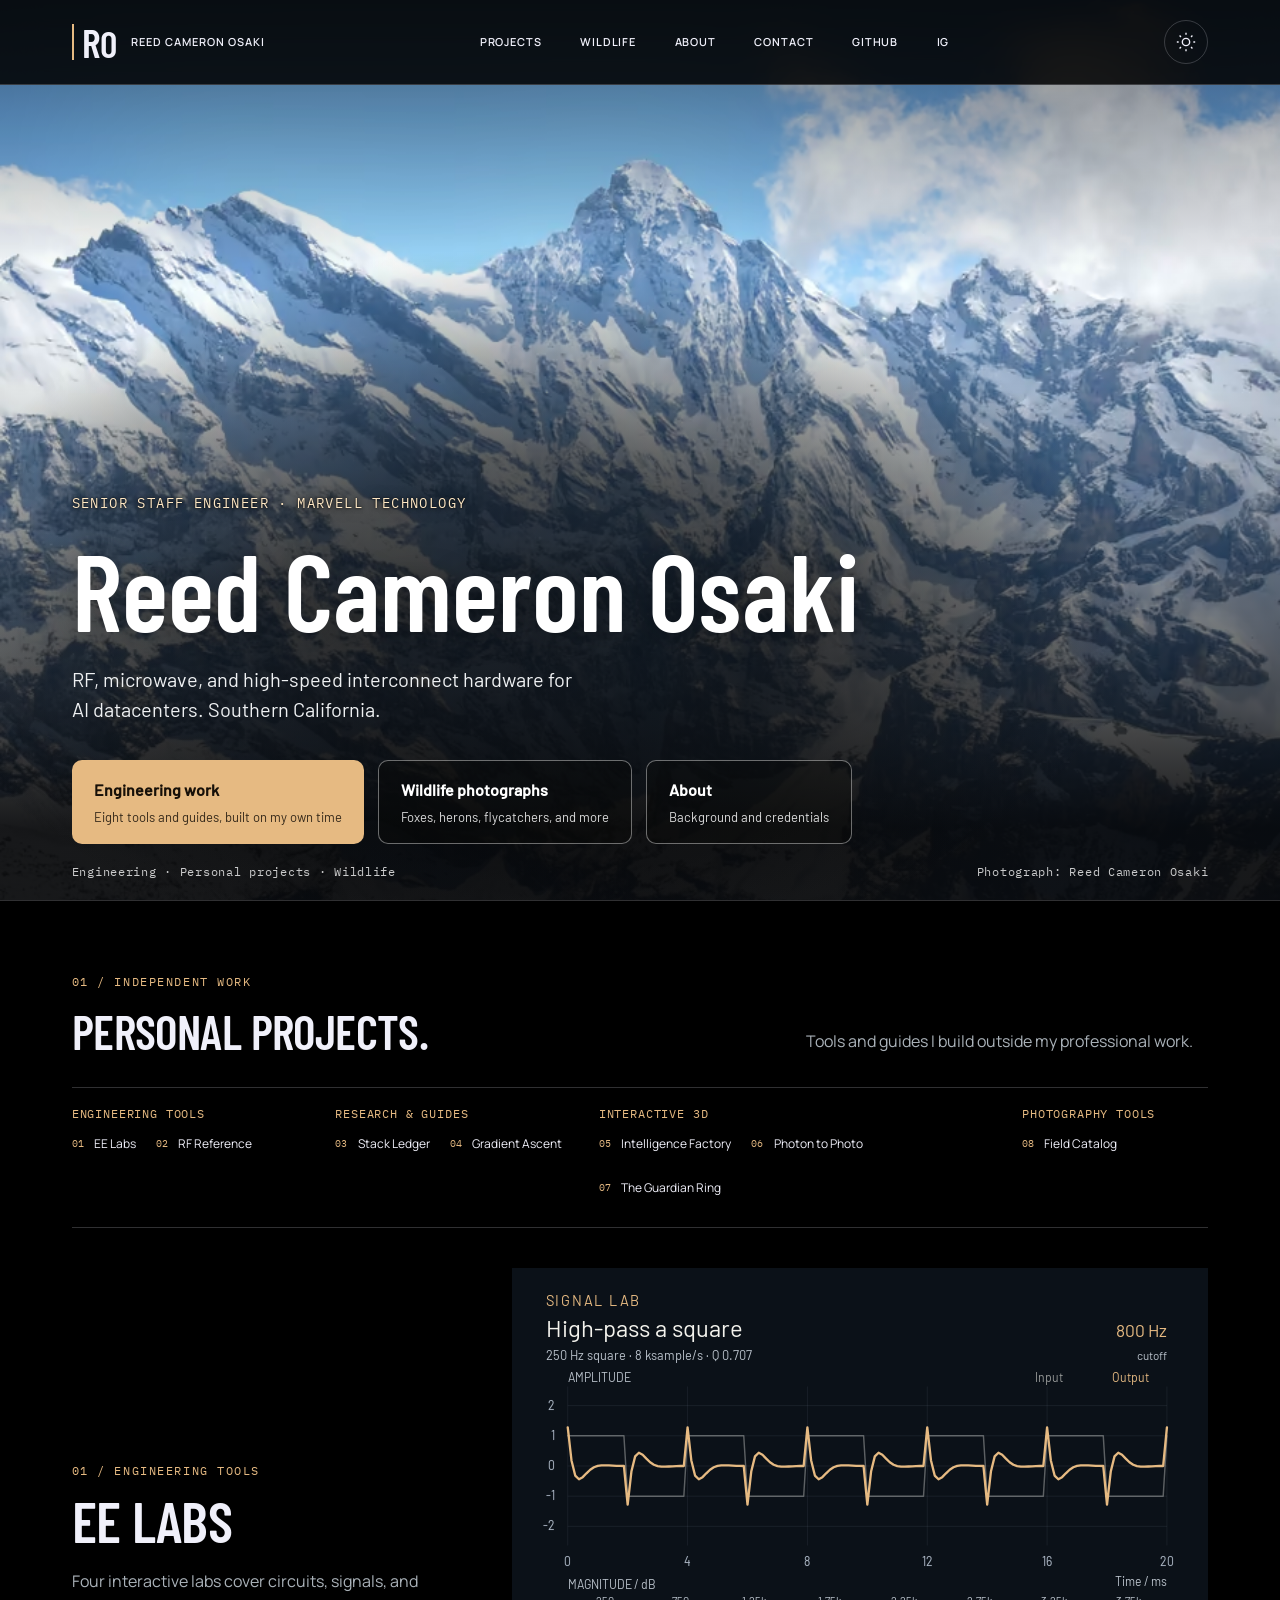
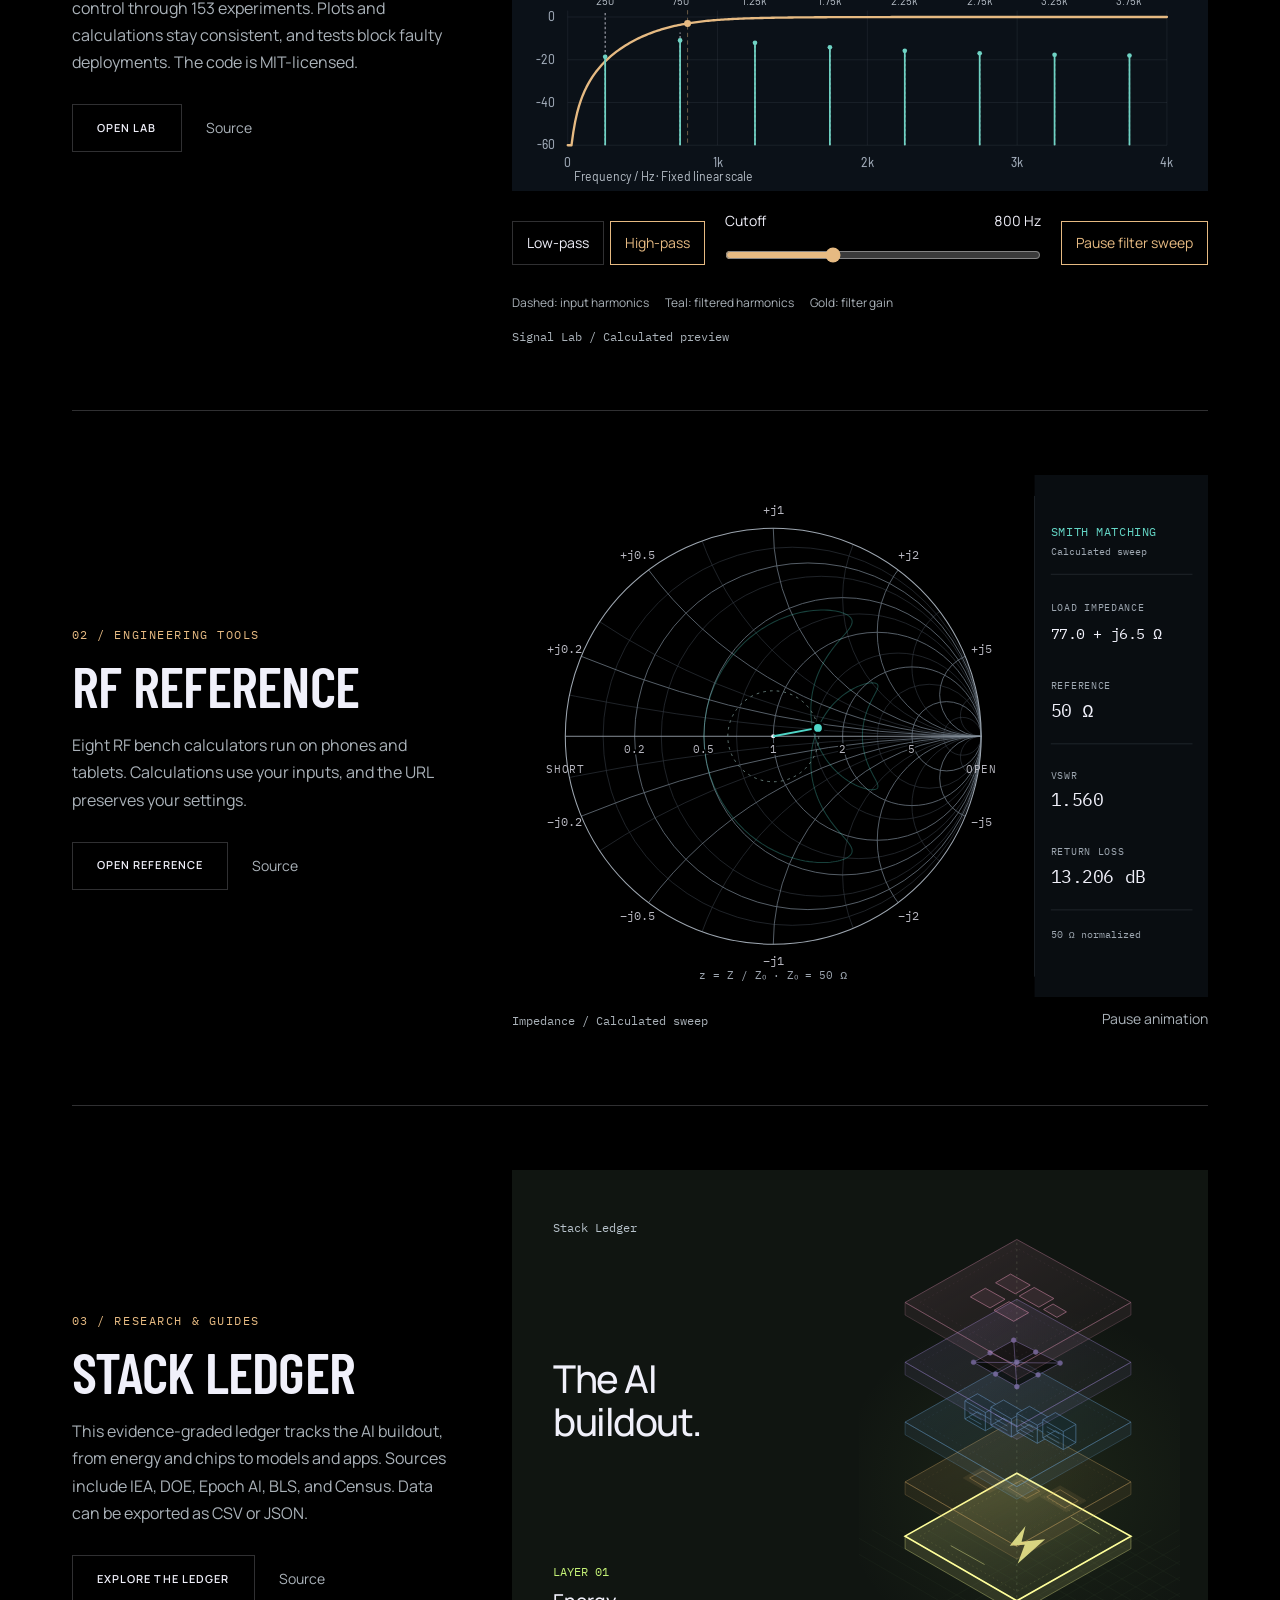
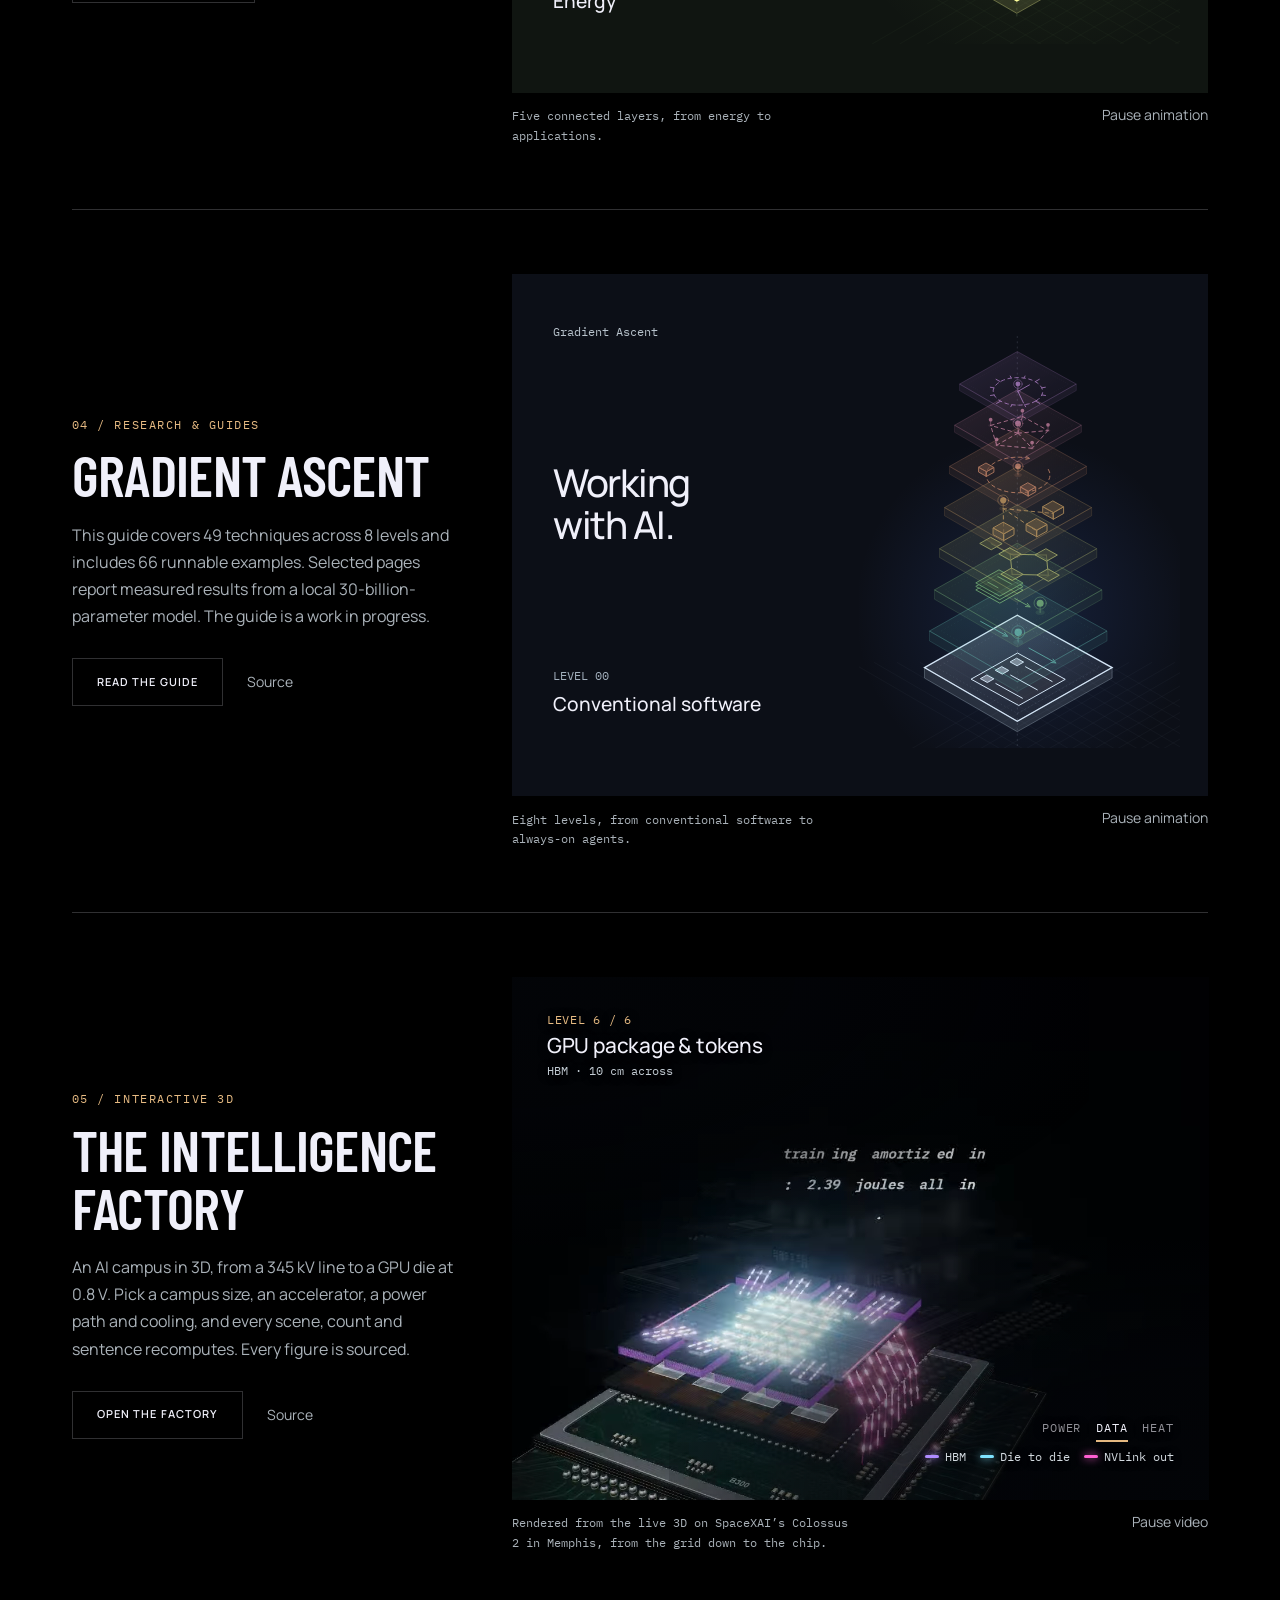
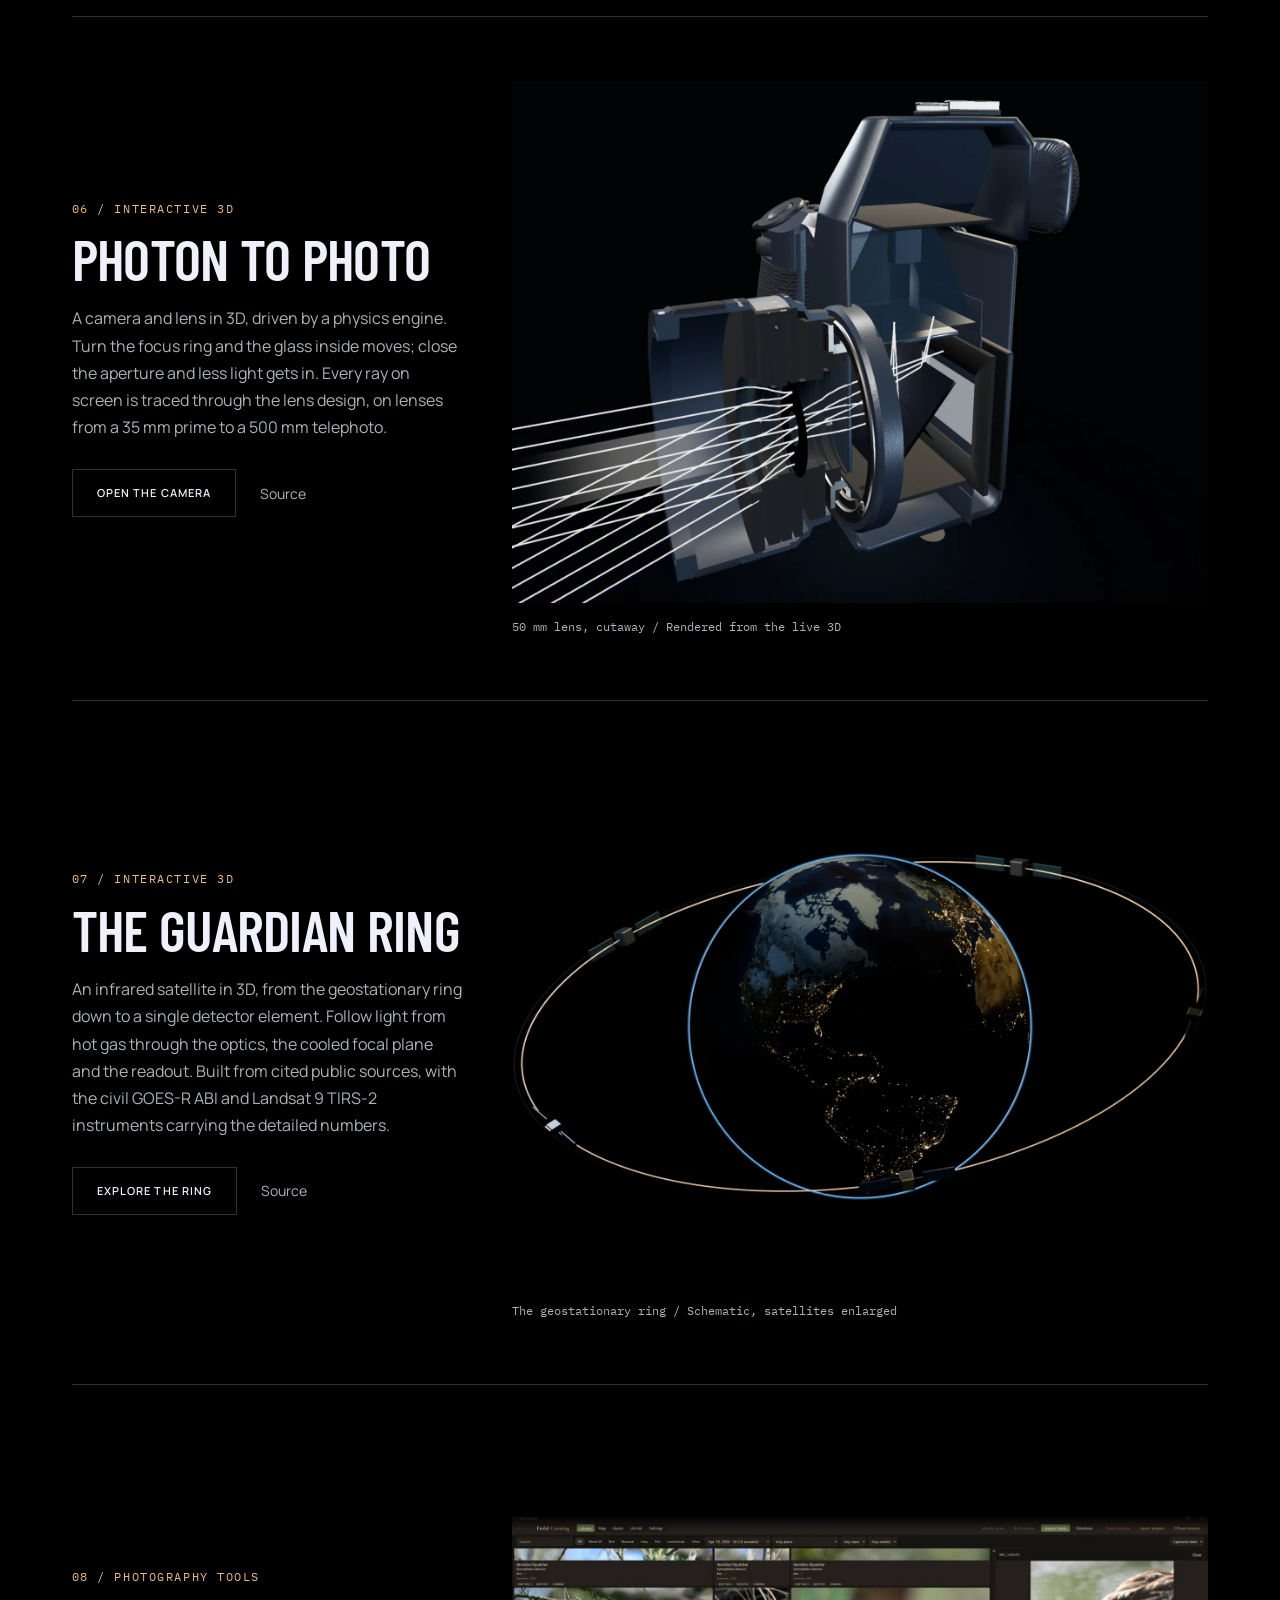
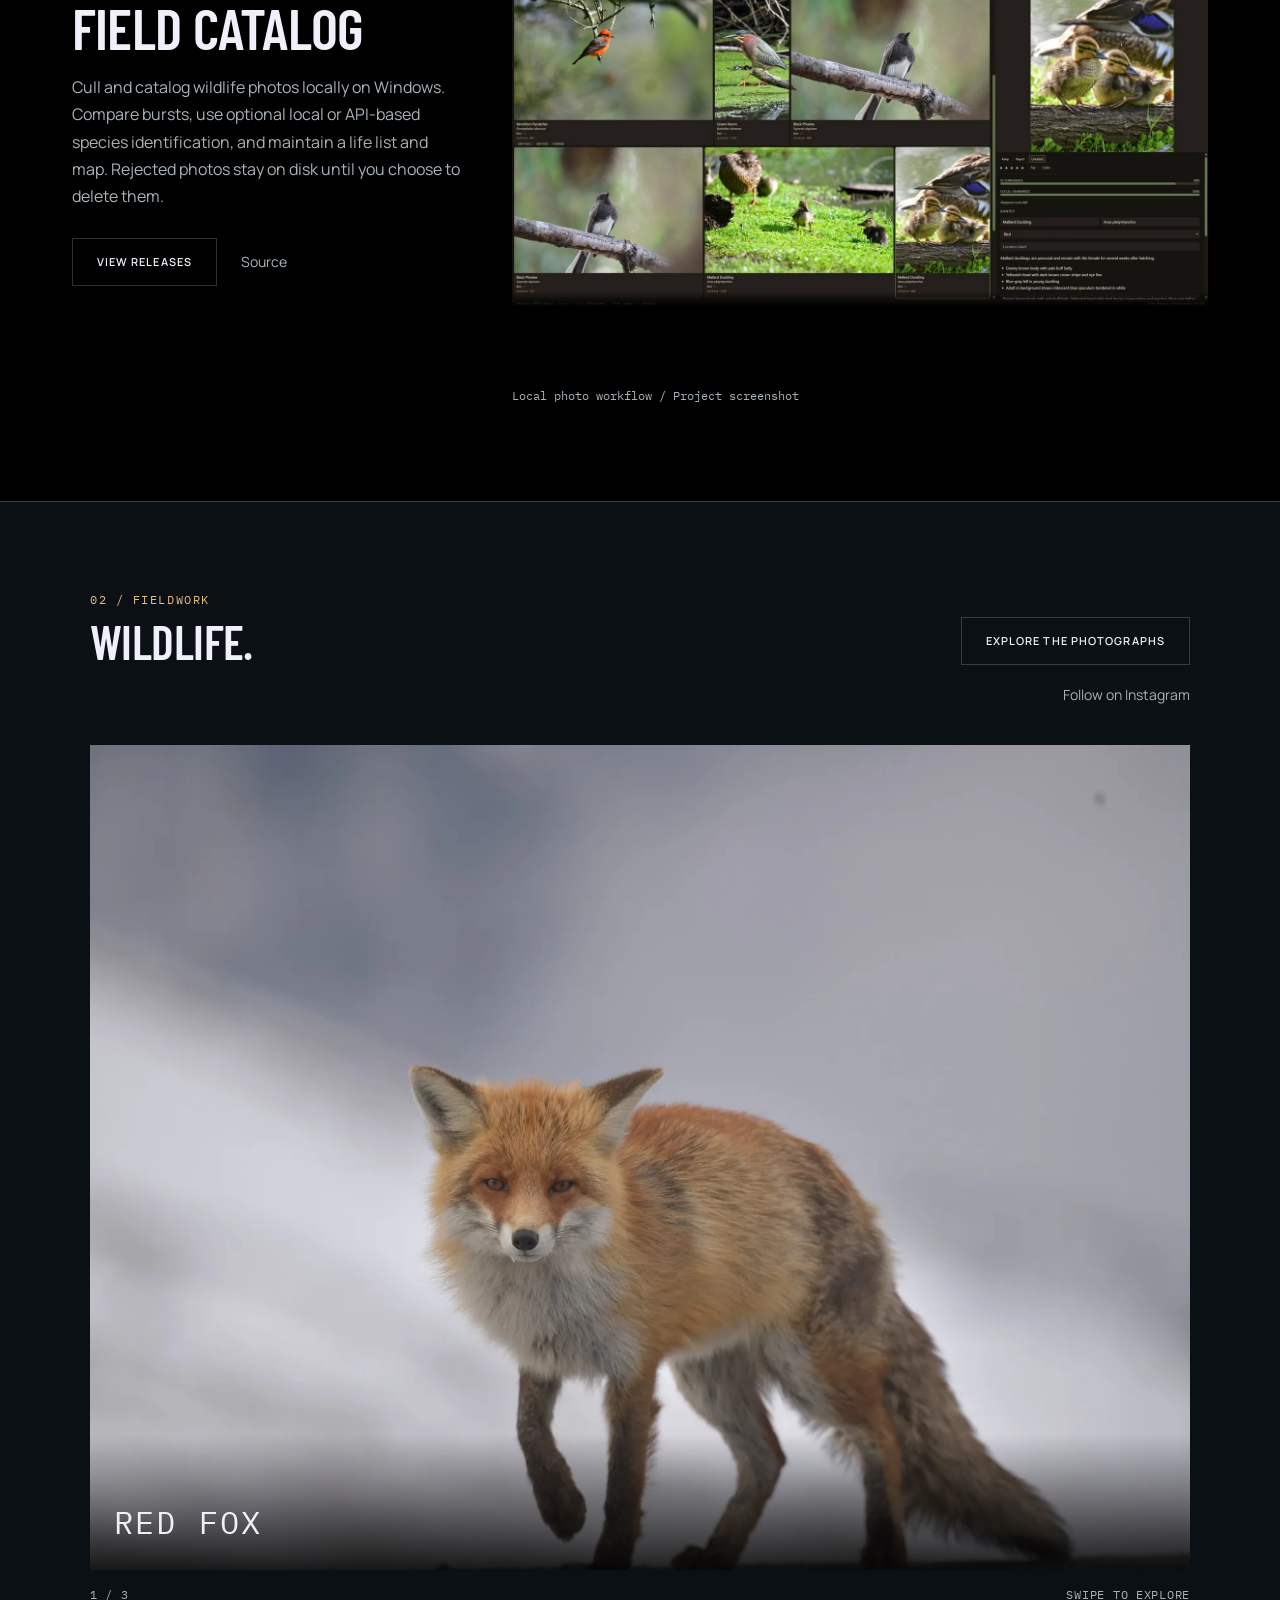
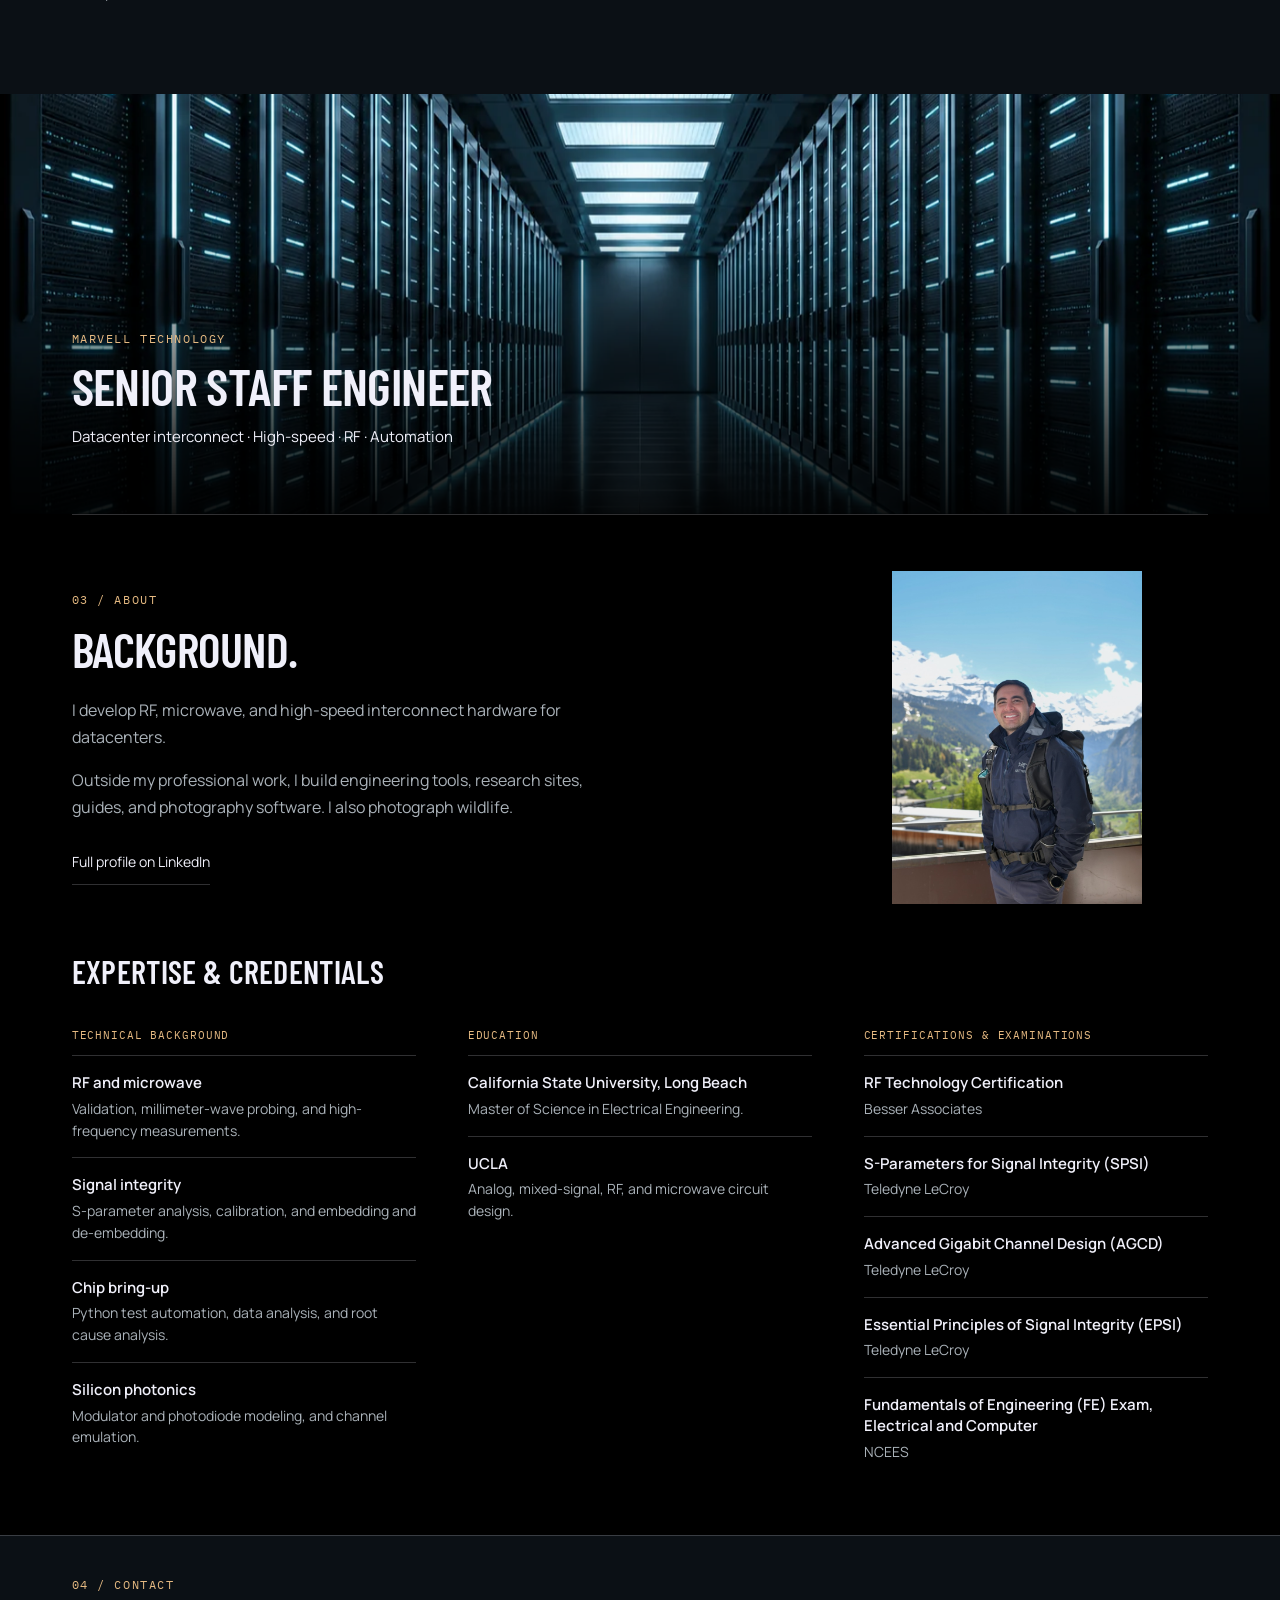
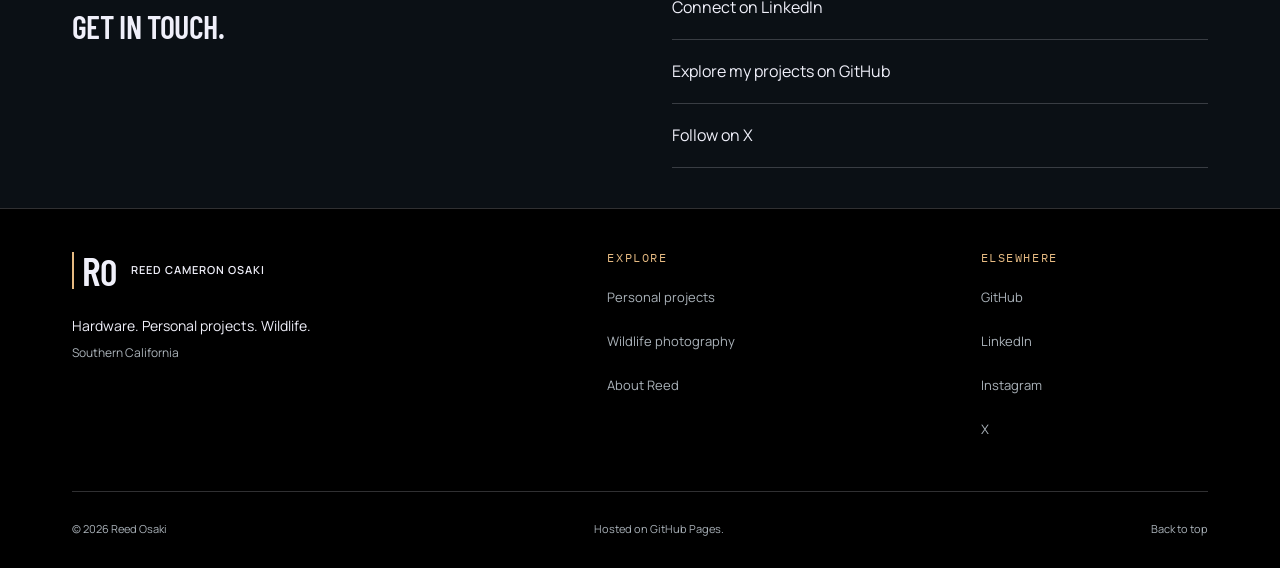
==== commit 1c84be9d: "Launch Guardian Ring and Photon to Photo in the portfolio Integrate the existing interactive-3d card" ====
--- a/index.html
+++ b/index.html
@@ -358,7 +358,7 @@
             <div class="project-copy">
               <p class="eyebrow">06 / Interactive 3D</p>
               <h3 id="title-p2p">Photon to Photo</h3>
-              <p>A camera and lens in 3D, driven by a physics engine. Turn the focus ring and the glass inside moves; close the aperture and less light gets in. Every ray on screen is traced through the lens design, on lenses from a 35&nbsp;mm prime to a 500&nbsp;mm telephoto. The site is a work in progress.</p>
+              <p>A camera and lens in 3D, driven by a physics engine. Turn the focus ring and the glass inside moves; close the aperture and less light gets in. Every ray on screen is traced through the lens design, on lenses from a 35&nbsp;mm prime to a 500&nbsp;mm telephoto.</p>
               <div class="project-links"><a class="button-link" href="https://reedos.dev/photon_to_photo/">Open the camera</a><a class="source-link" href="https://github.com/reedos/photon_to_photo">Source</a></div>
             </div>
             <div class="project-visual">
@@ -372,7 +372,7 @@
             <div class="project-copy">
               <p class="eyebrow">07 / Interactive 3D</p>
               <h3 id="title-gr">The Guardian Ring</h3>
-              <p>An infrared satellite in 3D, from the geostationary ring down to a single detector element. Follow light from hot gas through the optics, the cooled focal plane and the readout. Built from cited public sources, with the civil GOES-R ABI and Landsat&nbsp;9 TIRS-2 instruments carrying the detailed numbers. The site is a work in progress.</p>
+              <p>An infrared satellite in 3D, from the geostationary ring down to a single detector element. Follow light from hot gas through the optics, the cooled focal plane and the readout. Built from cited public sources, with the civil GOES-R ABI and Landsat&nbsp;9 TIRS-2 instruments carrying the detailed numbers.</p>
               <div class="project-links"><a class="button-link" href="https://reedos.dev/guardian_ring/">Explore the ring</a><a class="source-link" href="https://github.com/reedos/guardian_ring">Source</a></div>
             </div>
             <div class="project-visual">
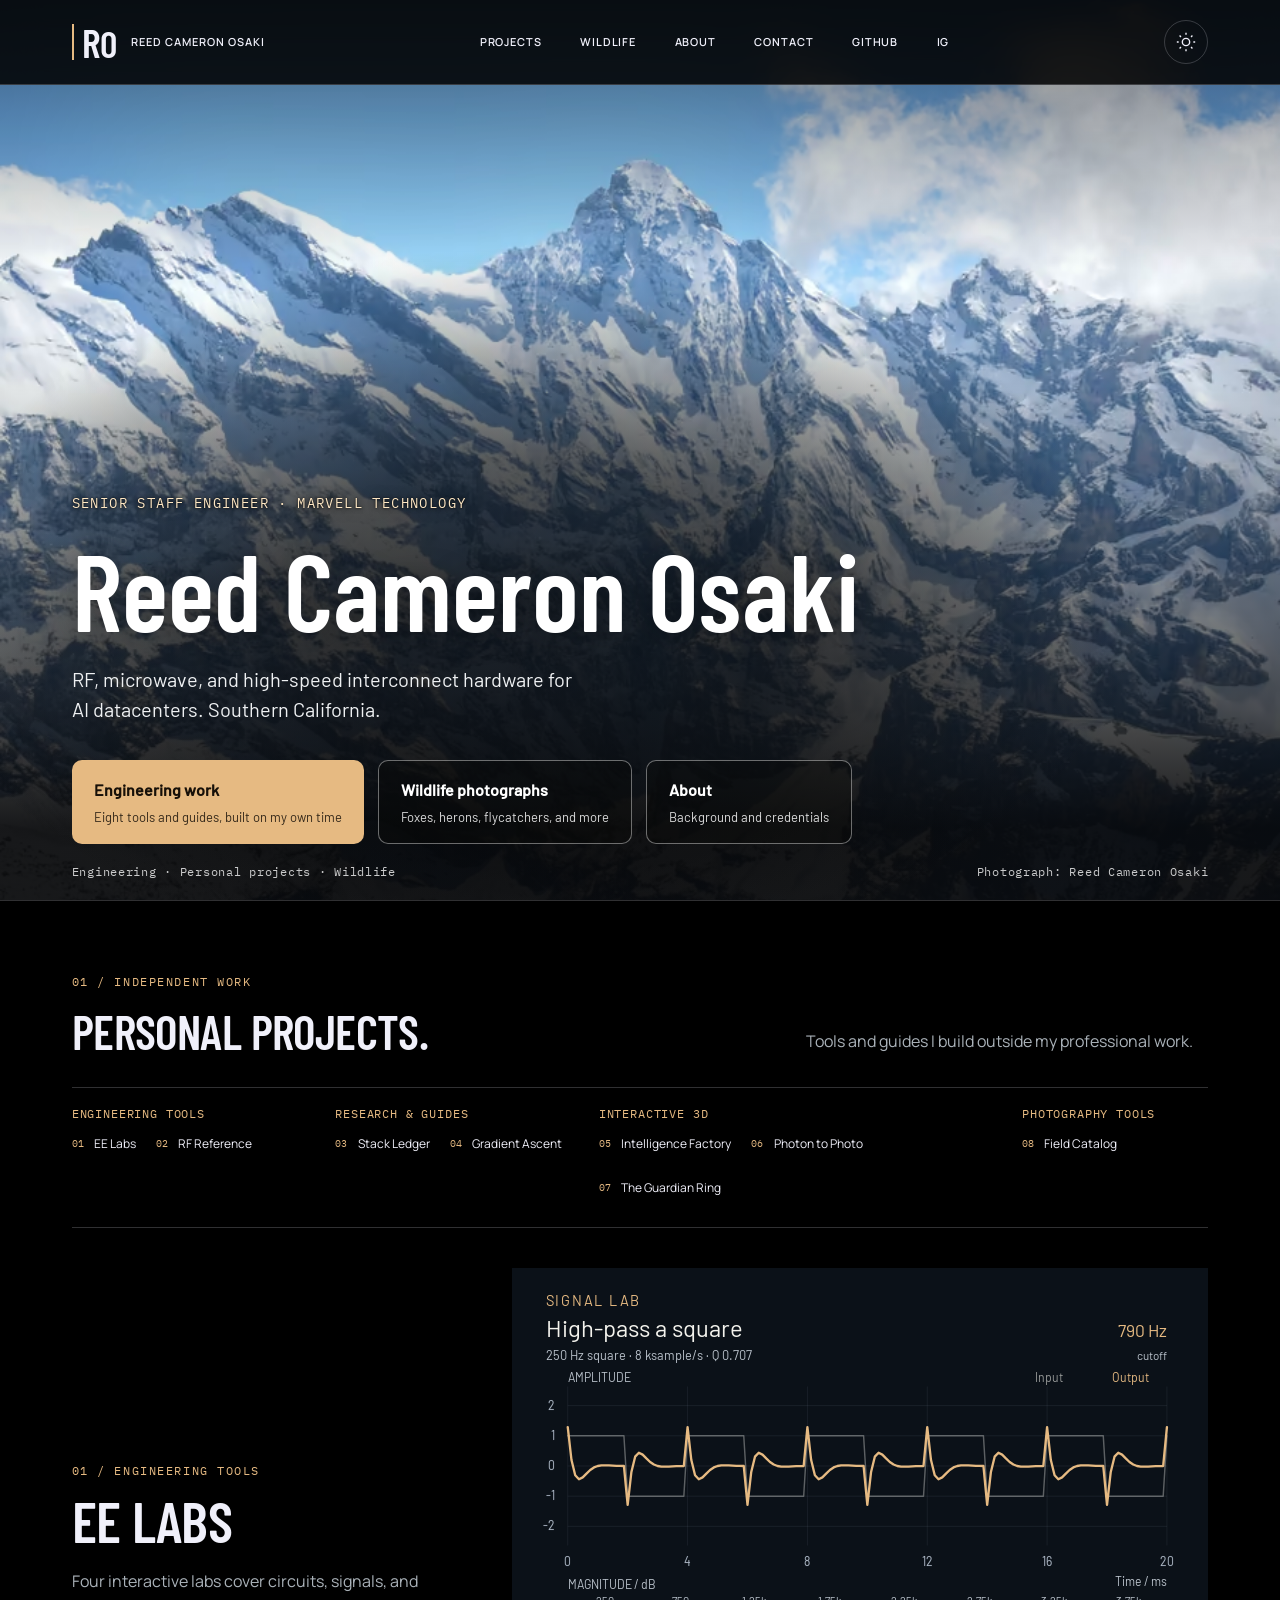
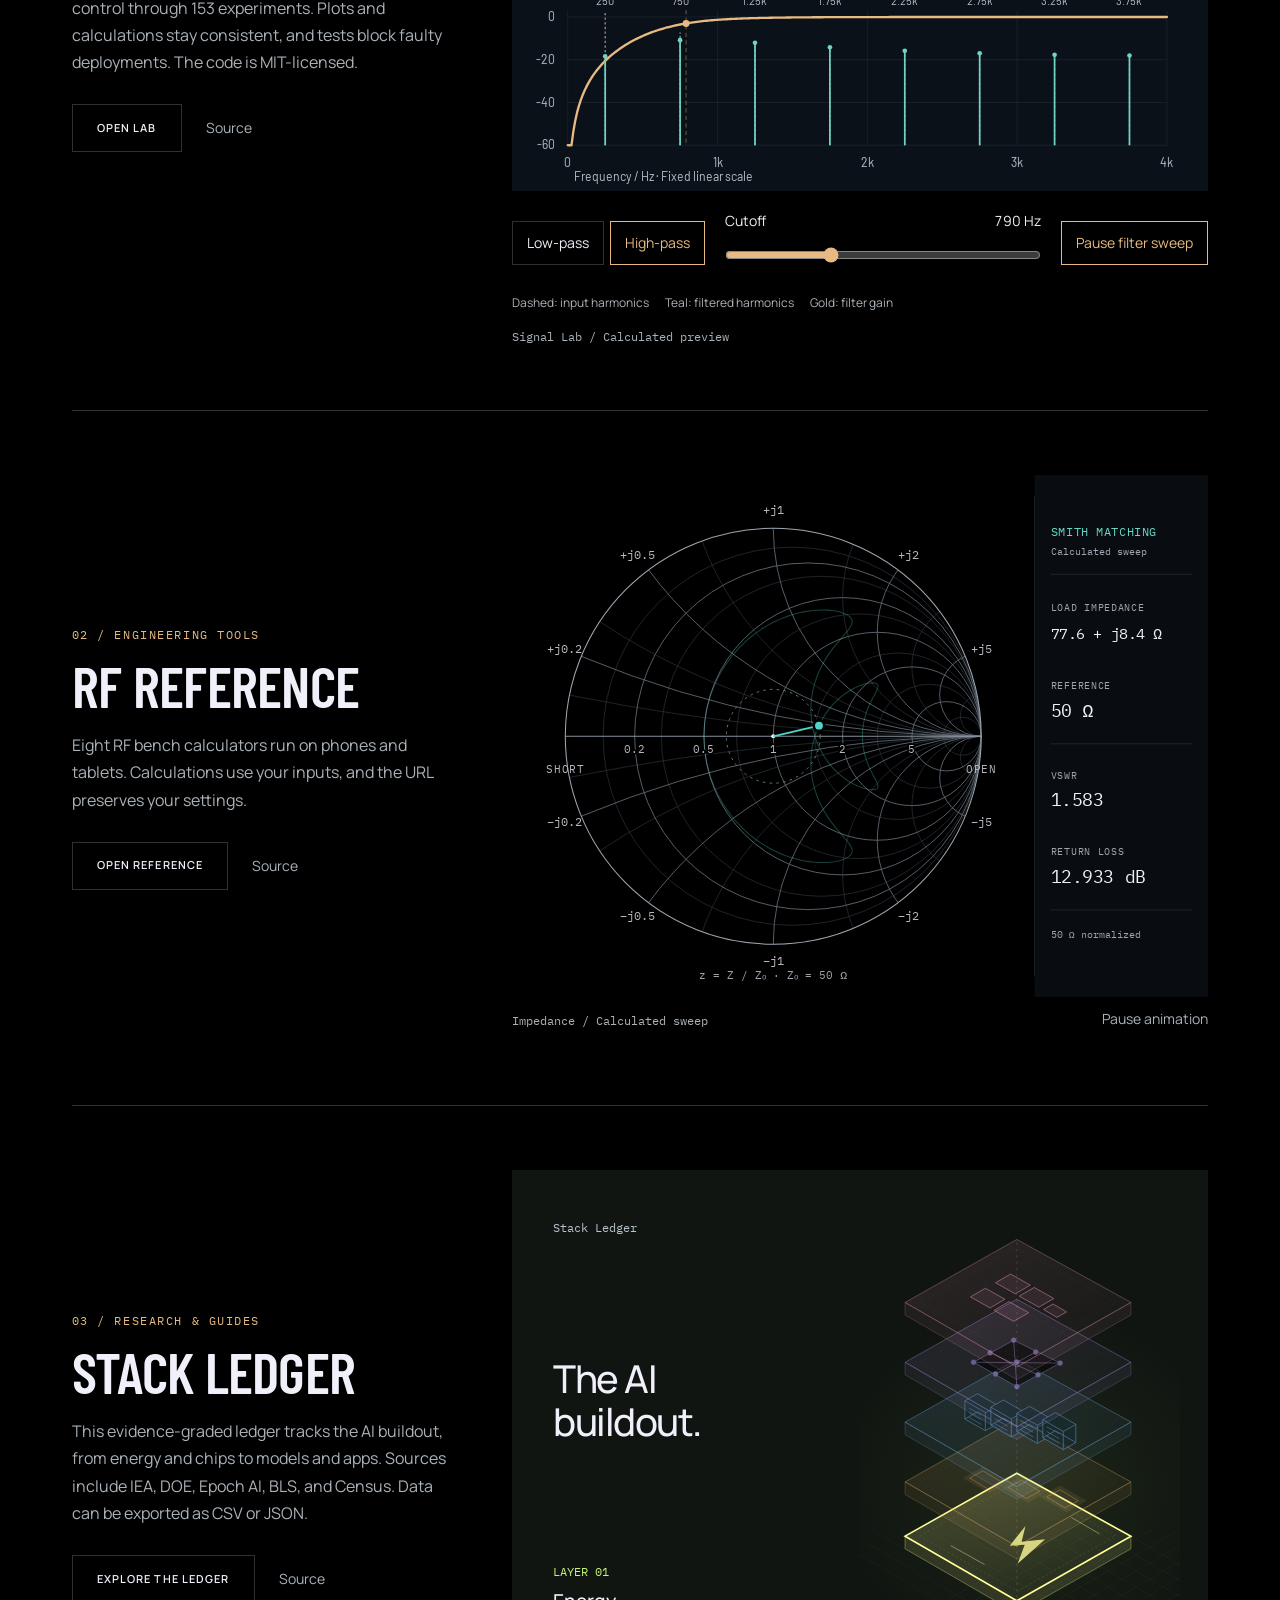
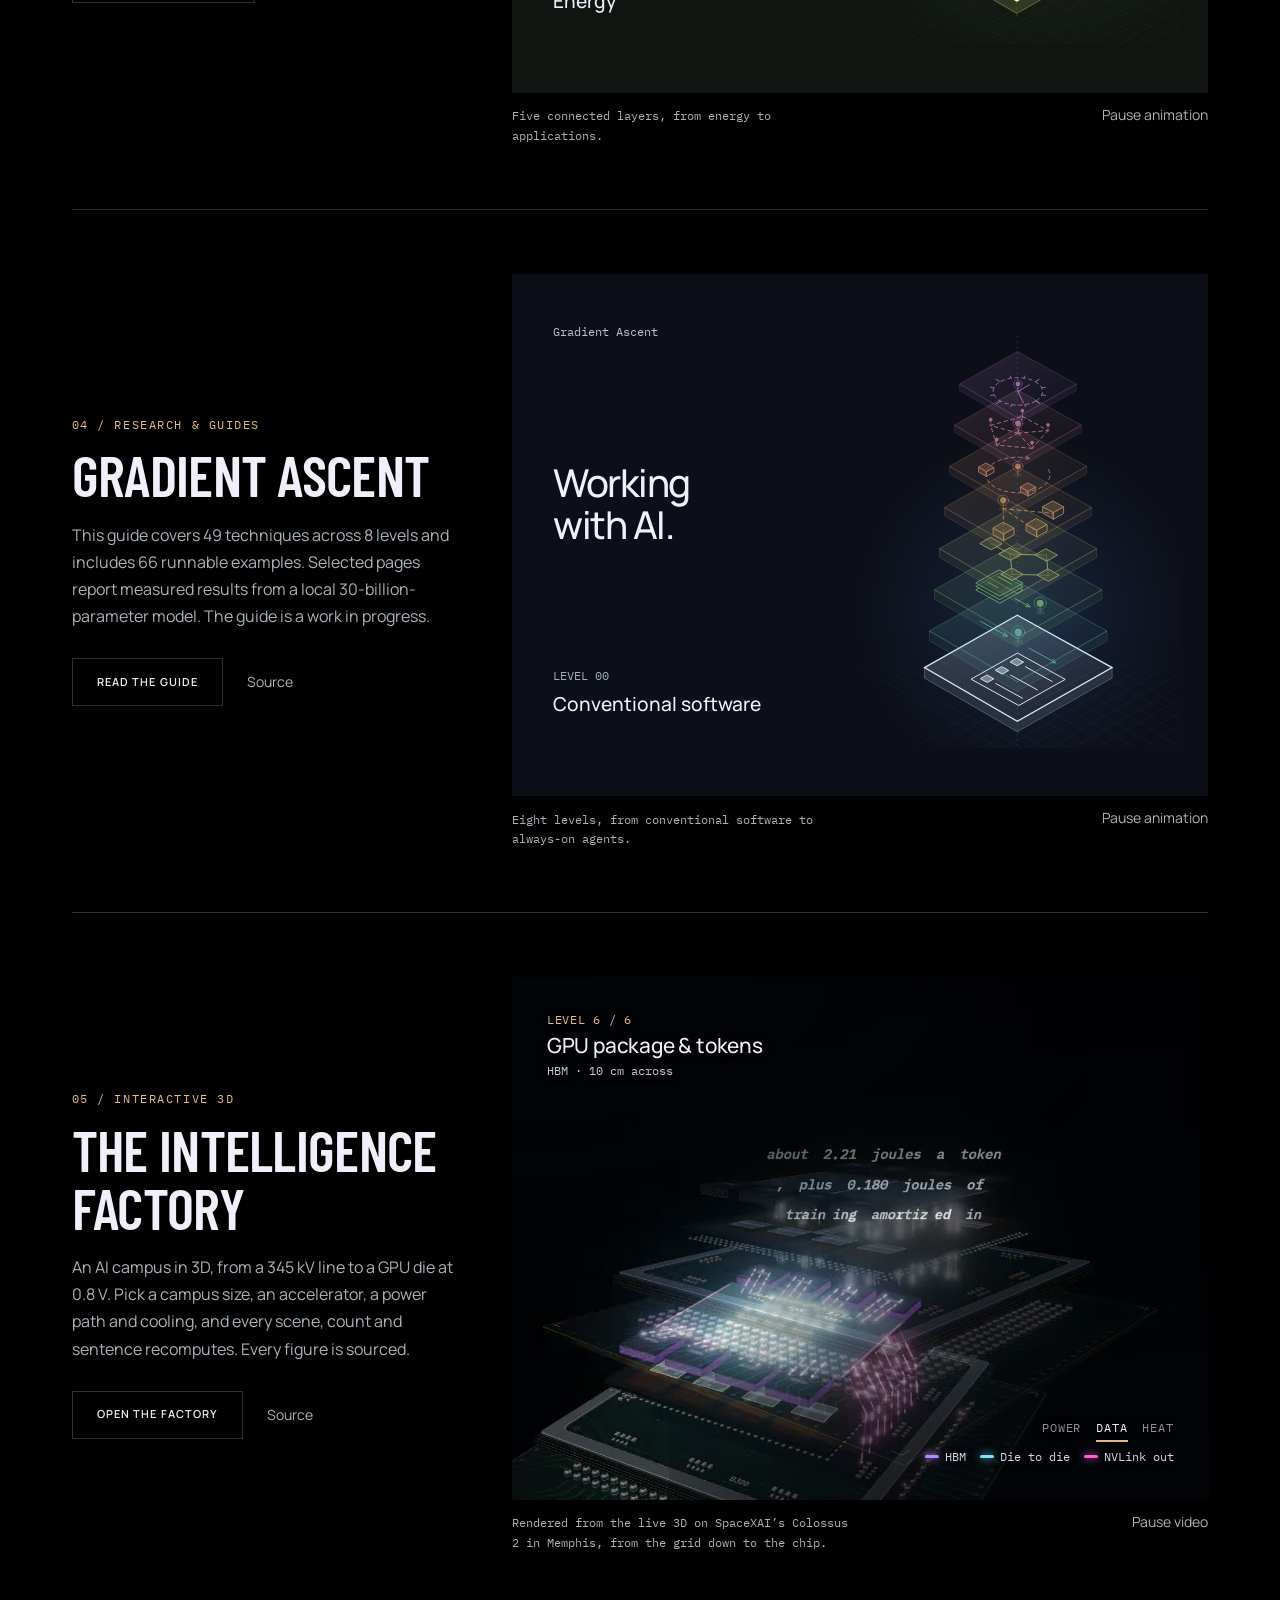
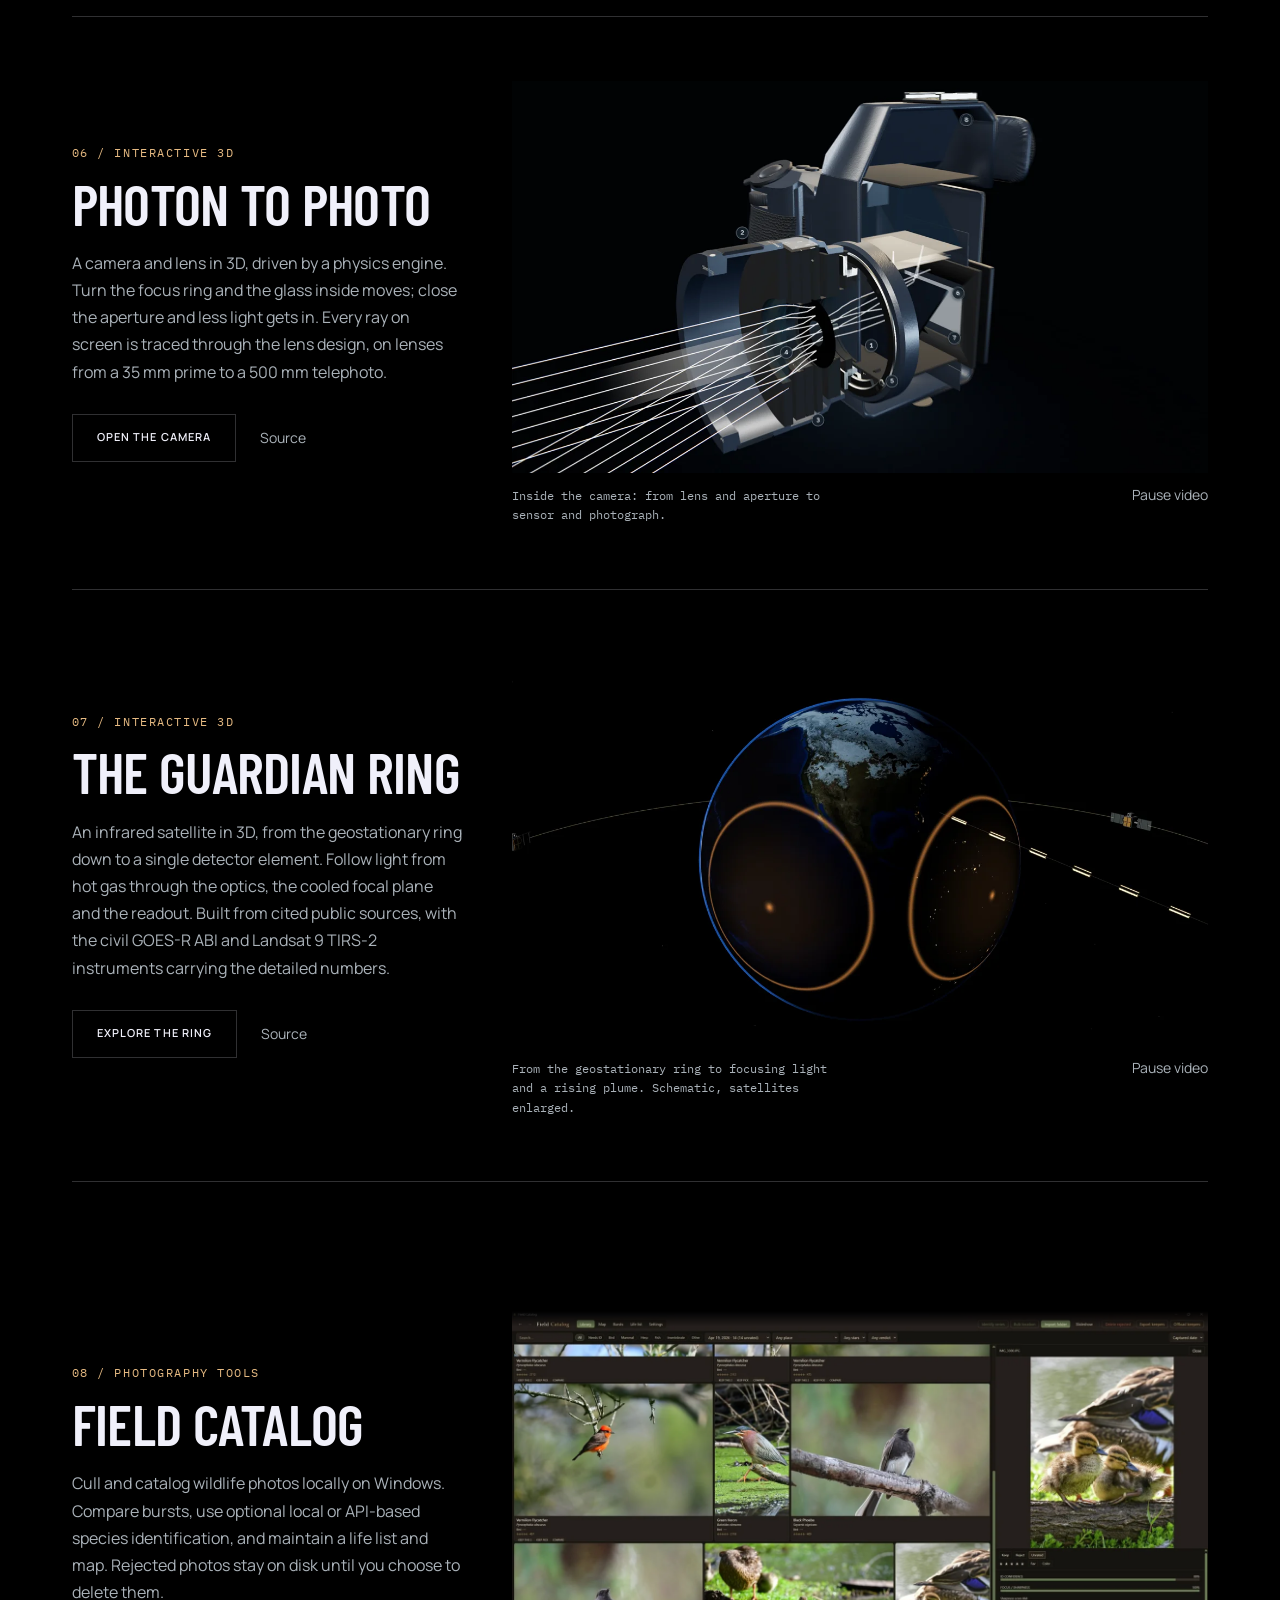
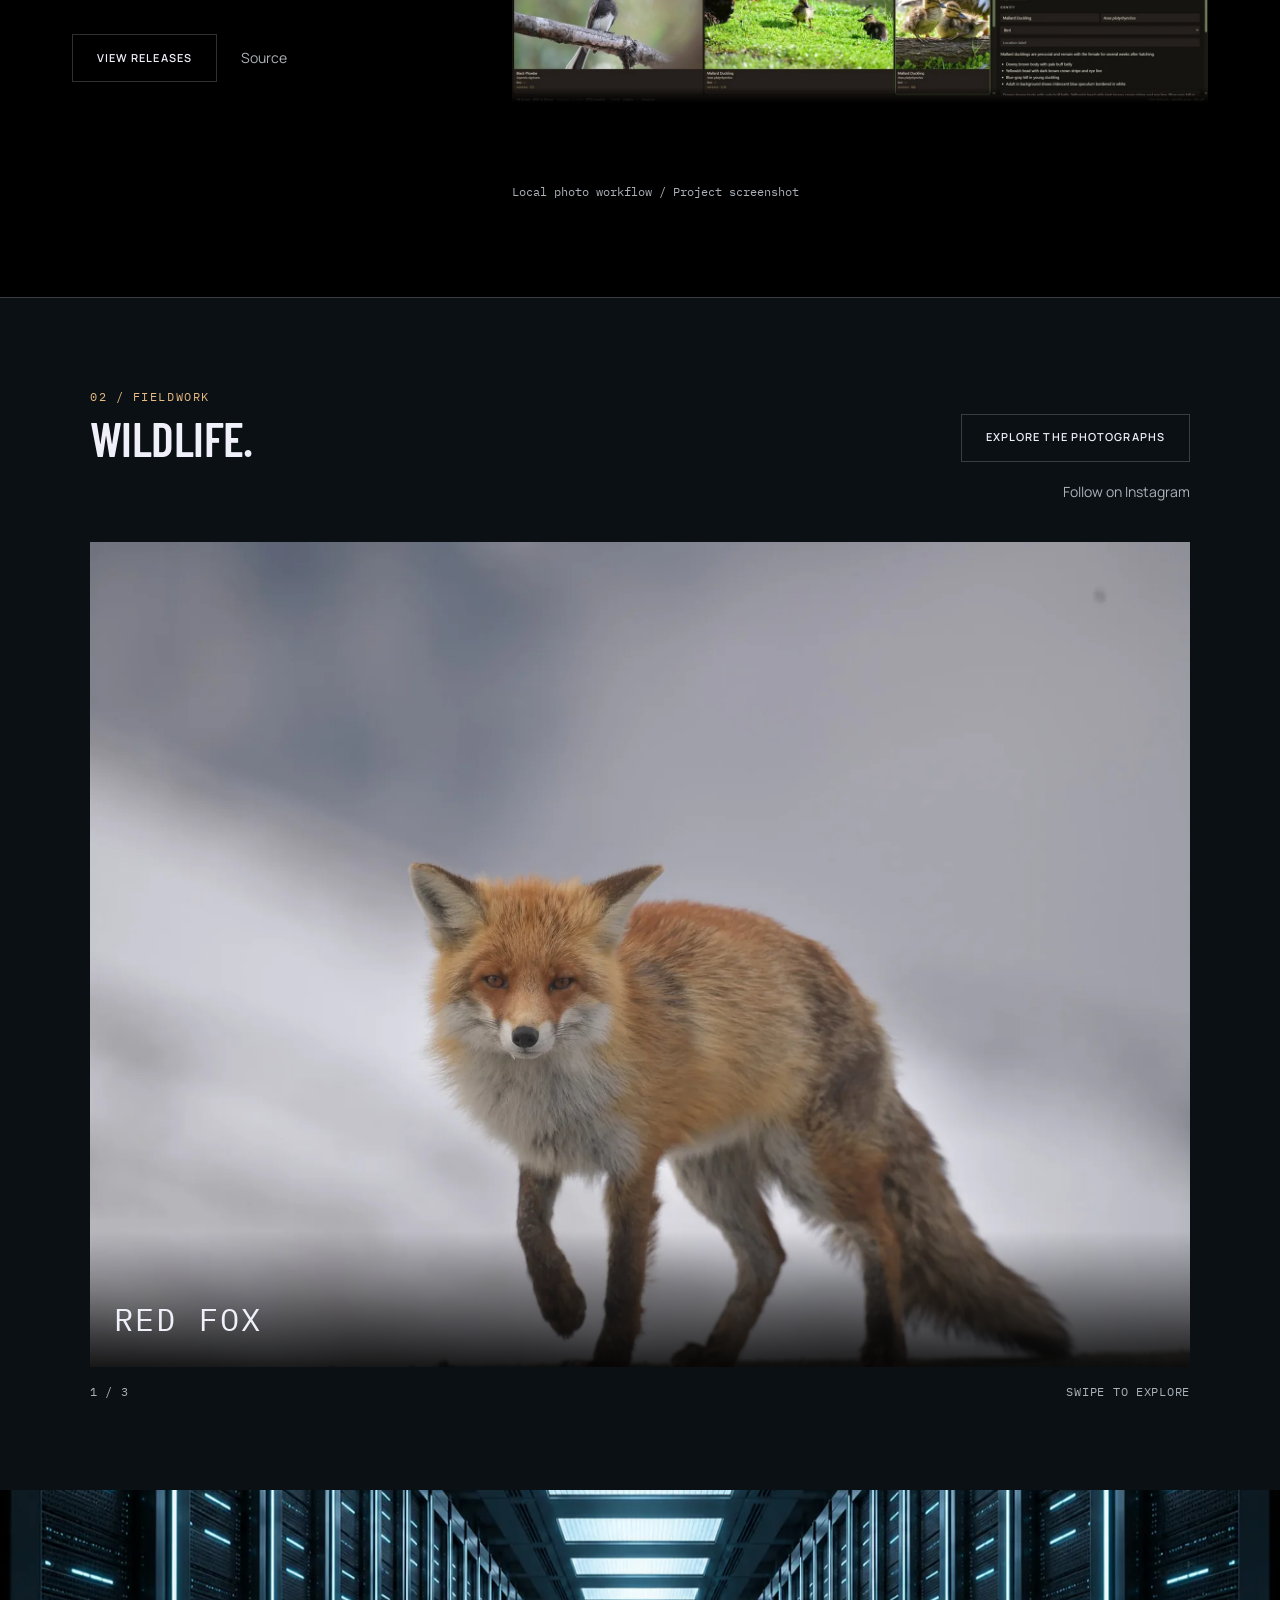
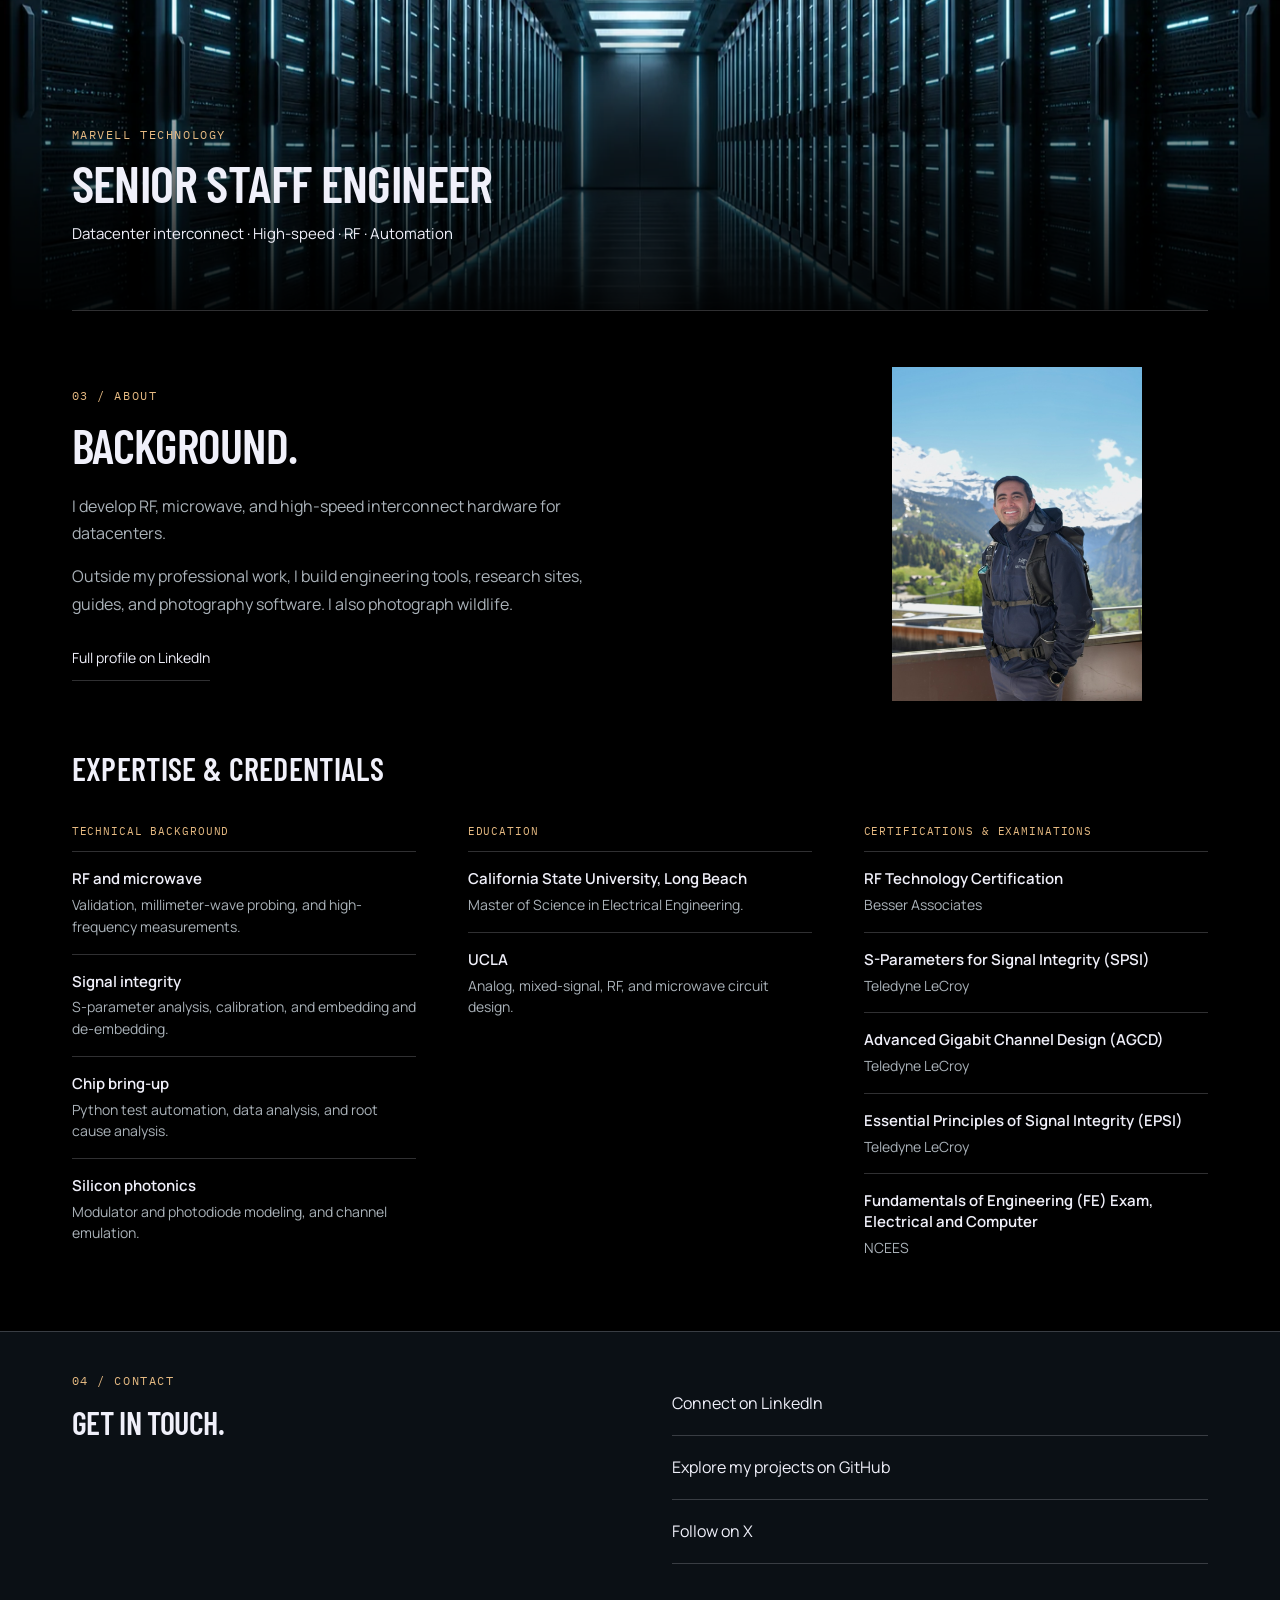
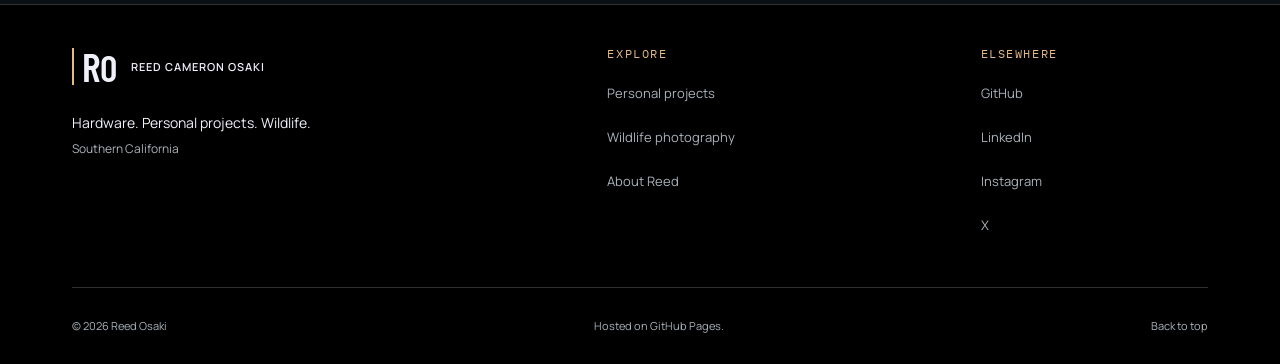
==== commit 21f59f82: "Use portfolio reel videos for camera and Guardian previews" ====
--- a/index.html
+++ b/index.html
@@ -40,8 +40,8 @@
     <link rel="icon" type="image/svg+xml" href="assets/mark.svg">
     <link rel="preload" as="font" type="font/woff2" href="assets/fonts/barlow-condensed-600.woff2" crossorigin>
     <link rel="preload" as="font" type="font/woff2" href="assets/fonts/barlow-400.woff2" crossorigin>
-    <link rel="stylesheet" href="styles.css?v=interactive-3d-1">
-    <script src="main.js?v=if-overhaul-1" defer></script>
+    <link rel="stylesheet" href="styles.css?v=project-videos-1">
+    <script src="main.js?v=project-videos-1" defer></script>
     <script src="photo-options.js?v=autoplay-real-interaction-1" defer></script>
   <!-- Cloudflare Web Analytics: cookieless page counts for reedos.dev -->
   <script defer src="https://static.cloudflareinsights.com/beacon.min.js" data-cf-beacon='{"token": "7d357826b1264eb38e3db3ba16dd8319"}'></script>
@@ -363,9 +363,11 @@
             </div>
             <div class="project-visual">
               <a class="project-stage model-stage" href="https://reedos.dev/photon_to_photo/" aria-label="Open Photon to Photo from the rendered preview">
-                <img src="assets/previews/photon-to-photo.webp" width="1600" height="1200" loading="lazy" decoding="async" alt="A cutaway DSLR with a 50 mm lens, light rays bending through the glass elements into the mirror box.">
-              </a>
-              <p class="media-caption">50&nbsp;mm lens, cutaway / Rendered from the live 3D</p>
+                <video id="p2p-film" class="project-film" width="1280" height="720" muted loop playsinline disablepictureinpicture disableremoteplayback preload="none" poster="assets/project-videos/photon-to-photo-poster-v1.webp" aria-hidden="true">
+                  <source src="assets/project-videos/photon-to-photo-v1.mp4" type="video/mp4">
+                </video>
+              </a>
+              <div class="gradient-preview-footer"><p class="media-caption">Inside the camera: from lens and aperture to sensor and photograph.</p><button class="source-link project-motion-toggle" type="button" hidden aria-controls="p2p-film" aria-pressed="true">Pause video</button></div>
             </div>
           </article>
           <article class="project" id="project-gr" aria-labelledby="title-gr">
@@ -377,9 +379,11 @@
             </div>
             <div class="project-visual">
               <a class="project-stage model-stage" href="https://reedos.dev/guardian_ring/" aria-label="Open The Guardian Ring from the rendered preview">
-                <img src="assets/previews/guardian-ring.webp" width="1600" height="1200" loading="lazy" decoding="async" alt="Earth at night over the Americas, circled by a schematic geostationary ring with enlarged satellites.">
-              </a>
-              <p class="media-caption">The geostationary ring / Schematic, satellites enlarged</p>
+                <video id="gr-film" class="project-film" width="1280" height="720" muted loop playsinline disablepictureinpicture disableremoteplayback preload="none" poster="assets/project-videos/guardian-ring-poster-v1.webp" aria-hidden="true">
+                  <source src="assets/project-videos/guardian-ring-v1.mp4" type="video/mp4">
+                </video>
+              </a>
+              <div class="gradient-preview-footer"><p class="media-caption">From the geostationary ring to focusing light and a rising plume. Schematic, satellites enlarged.</p><button class="source-link project-motion-toggle" type="button" hidden aria-controls="gr-film" aria-pressed="true">Pause video</button></div>
             </div>
           </article>
           <article class="project" id="project-catalog" aria-labelledby="title-catalog">
--- a/styles.css
+++ b/styles.css
@@ -30,7 +30,7 @@
 .field-gallery-position { display: flex; justify-content: space-between; gap: 1rem; padding-top: 1rem; font: 400 .6875rem/1.5 var(--mono); color: var(--muted); text-transform: uppercase; letter-spacing: .06em; }
 .visually-hidden { position: absolute; width: 1px; height: 1px; padding: 0; margin: -1px; overflow: hidden; clip-path: inset(50%); white-space: nowrap; border: 0; }
 .gradient-preview-footer { display: flex; flex-wrap: wrap; gap: .5rem 1rem; justify-content: space-between; align-items: center; }
-.stack-motion-toggle, .if-motion-toggle { background: transparent; border: 0; padding: 0; font-size: .75rem; }
+.stack-motion-toggle, .if-motion-toggle, .project-motion-toggle { background: transparent; border: 0; padding: 0; font-size: .75rem; }
 .if-stage { position: relative; overflow: hidden; container-type: inline-size; }
 .if-level { position: absolute; top: 0; left: 0; z-index: 1; display: flex; flex-direction: column; gap: .3rem; max-width: 70%; padding: 5% 0 0 5%; color: #f0f0fa; text-shadow: 0 1px 10px rgba(0,0,0,.65); pointer-events: none; }
 .if-level::before { content: ""; position: absolute; top: 0; left: 0; z-index: -1; width: 230%; height: 260%; background: radial-gradient(ellipse at 0 0, rgba(3,5,9,.82), rgba(3,5,9,.68) 34%, rgba(3,5,9,.36) 56%, rgba(3,5,9,0) 78%); }
@@ -367,7 +367,8 @@
 .illustration-credit .scene-motion-toggle { text-decoration: underline; text-underline-offset: 4px; }
 
 /* Native app capture floats in a theme-colored 4:3 artboard without baked-in bars. */
-.model-stage { background: #000; }
+.model-stage { aspect-ratio: 16 / 9; background: #000; }
+.project-film { display: block; width: 100%; height: 100%; object-fit: contain; background: #000; }
 .catalog-stage { display: flex; align-items: center; overflow: hidden; background: var(--paper); }
 .catalog-stage img { width: 100%; height: auto; -webkit-mask-image: linear-gradient(to bottom, transparent, #000 4%, #000 96%, transparent); mask-image: linear-gradient(to bottom, transparent, #000 4%, #000 96%, transparent); }
 
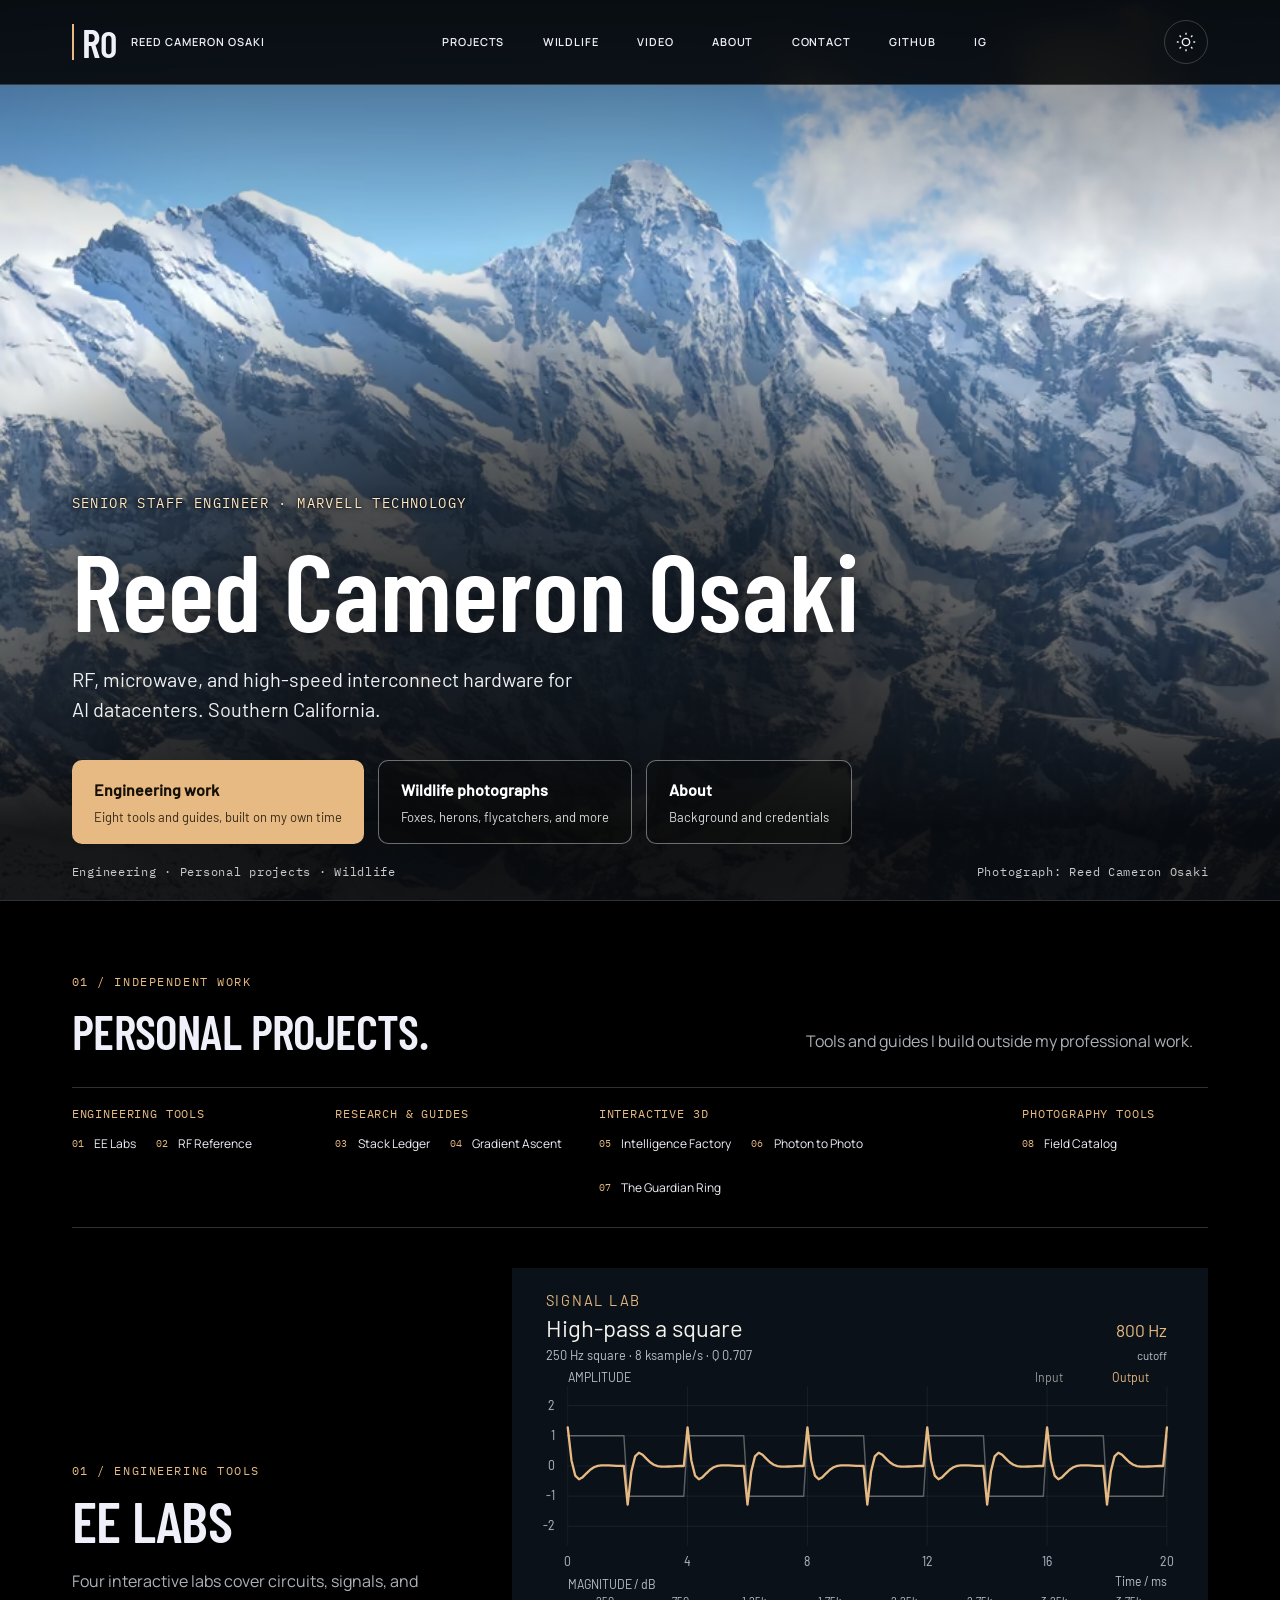
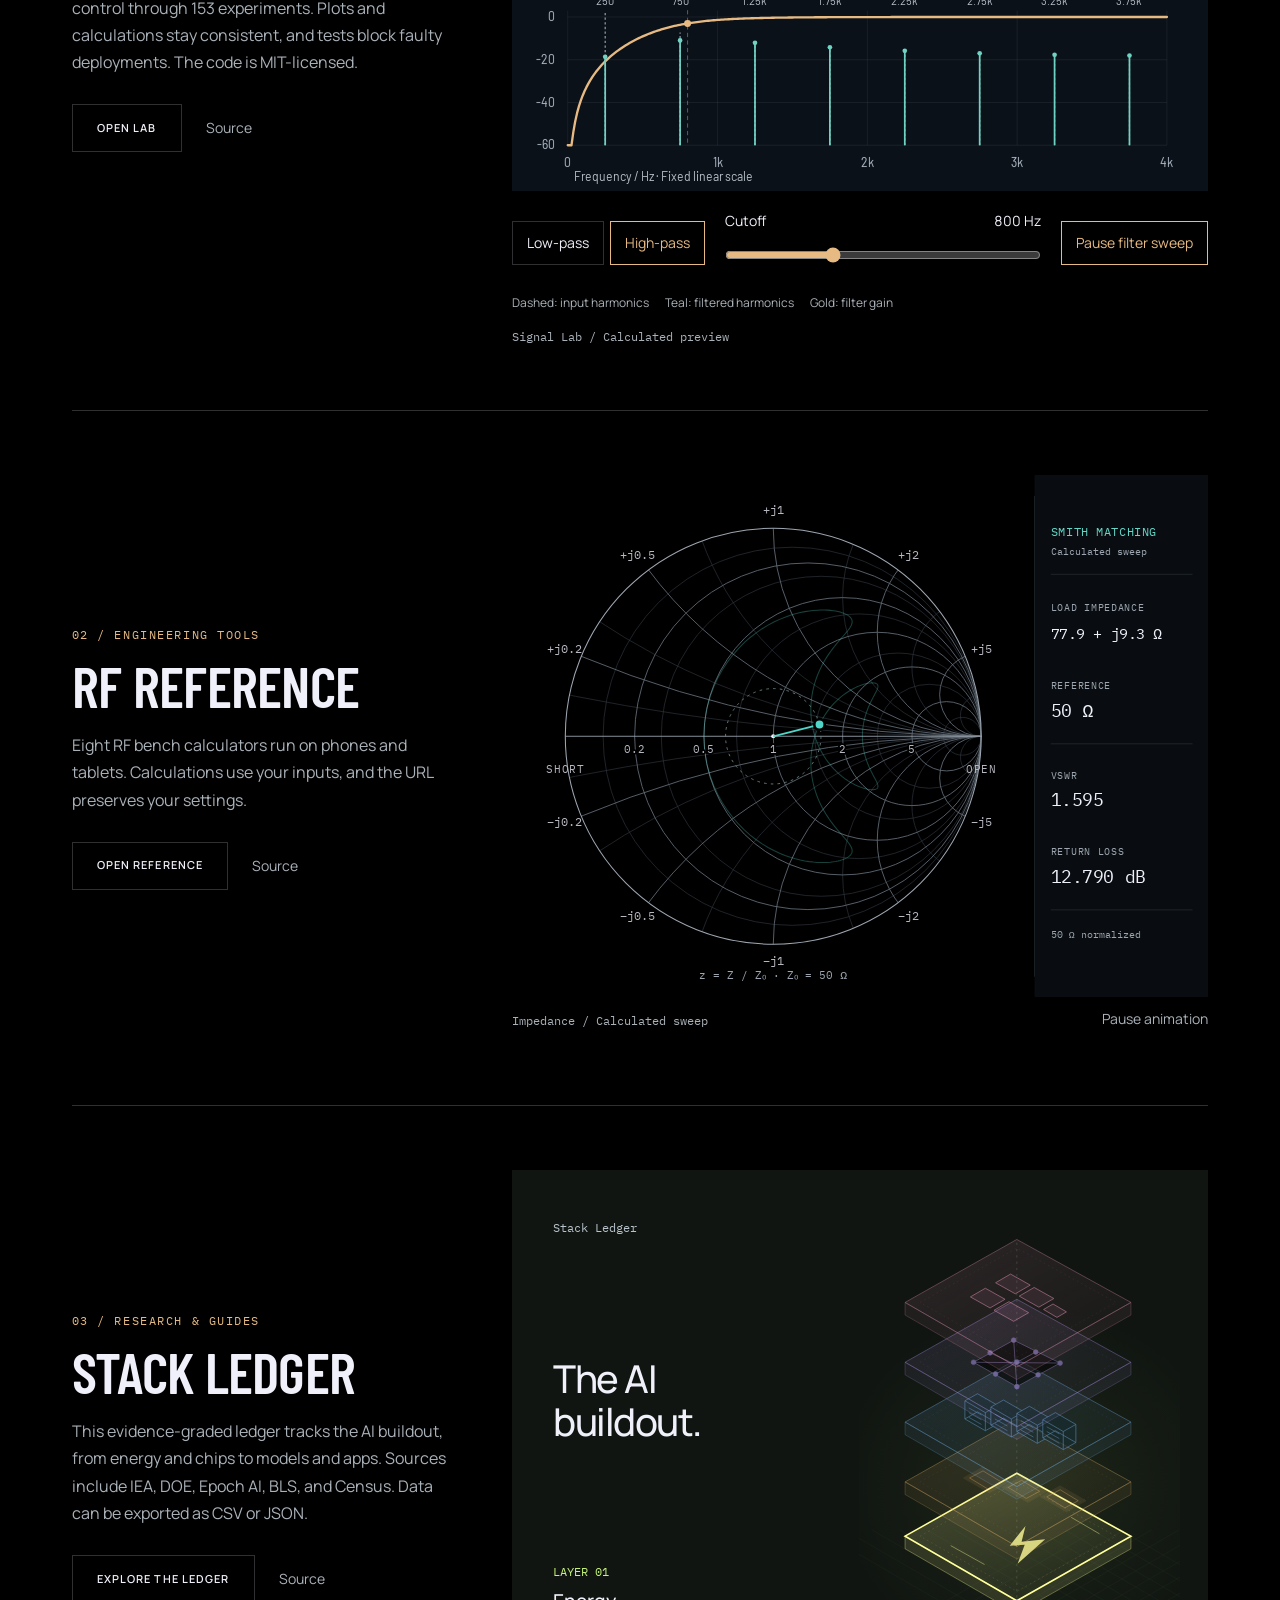
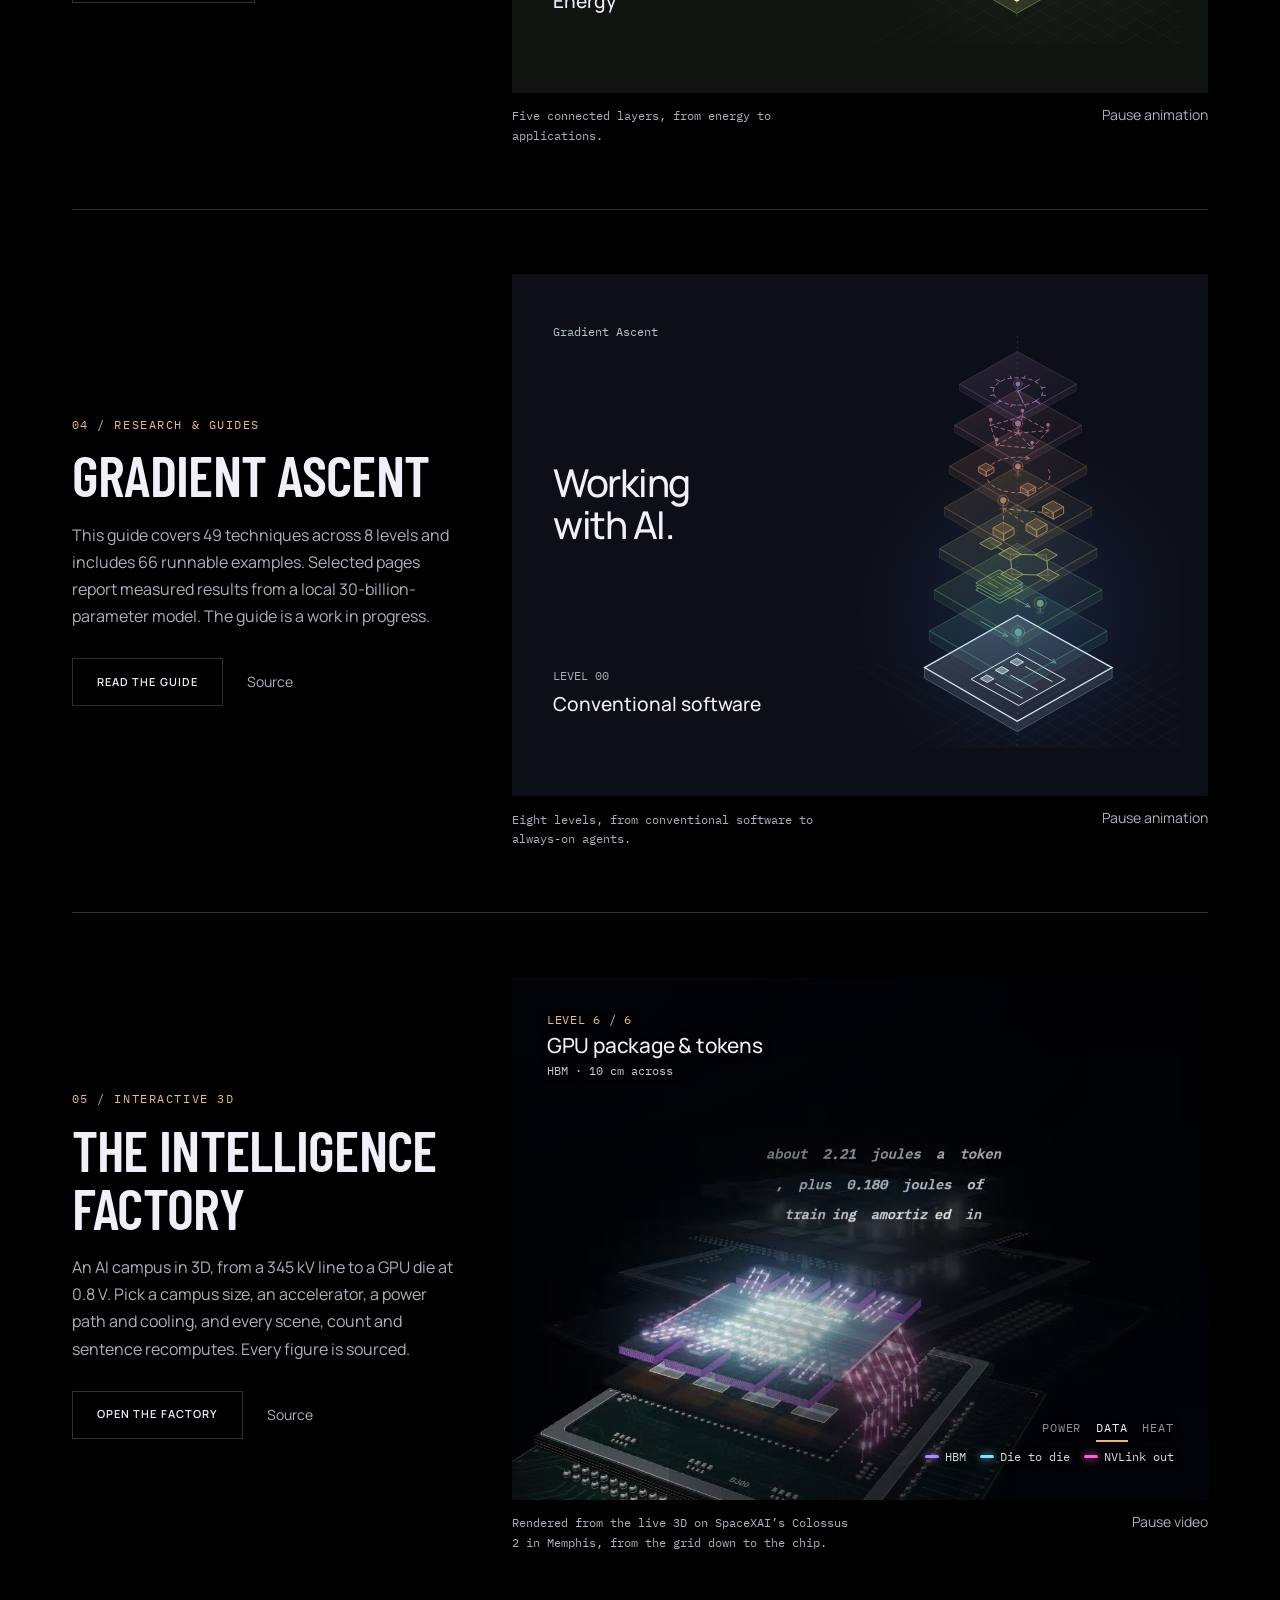
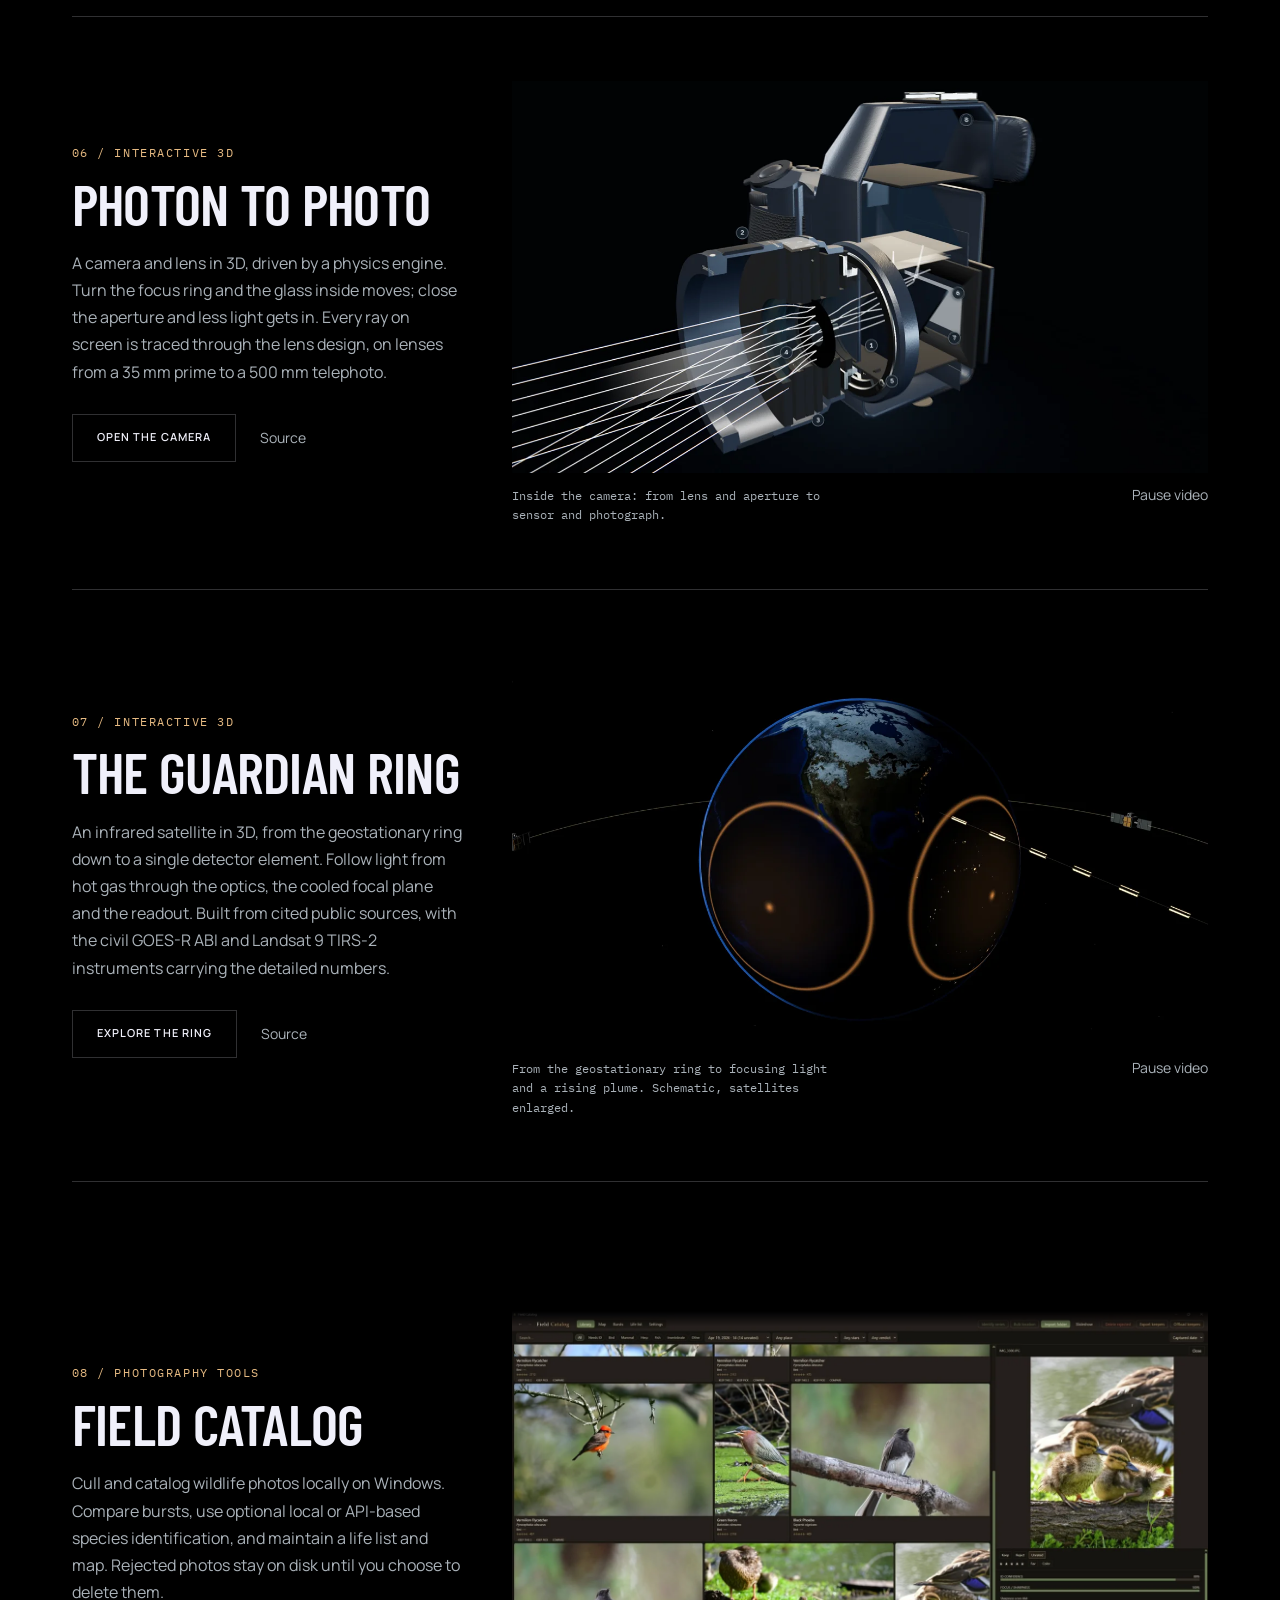
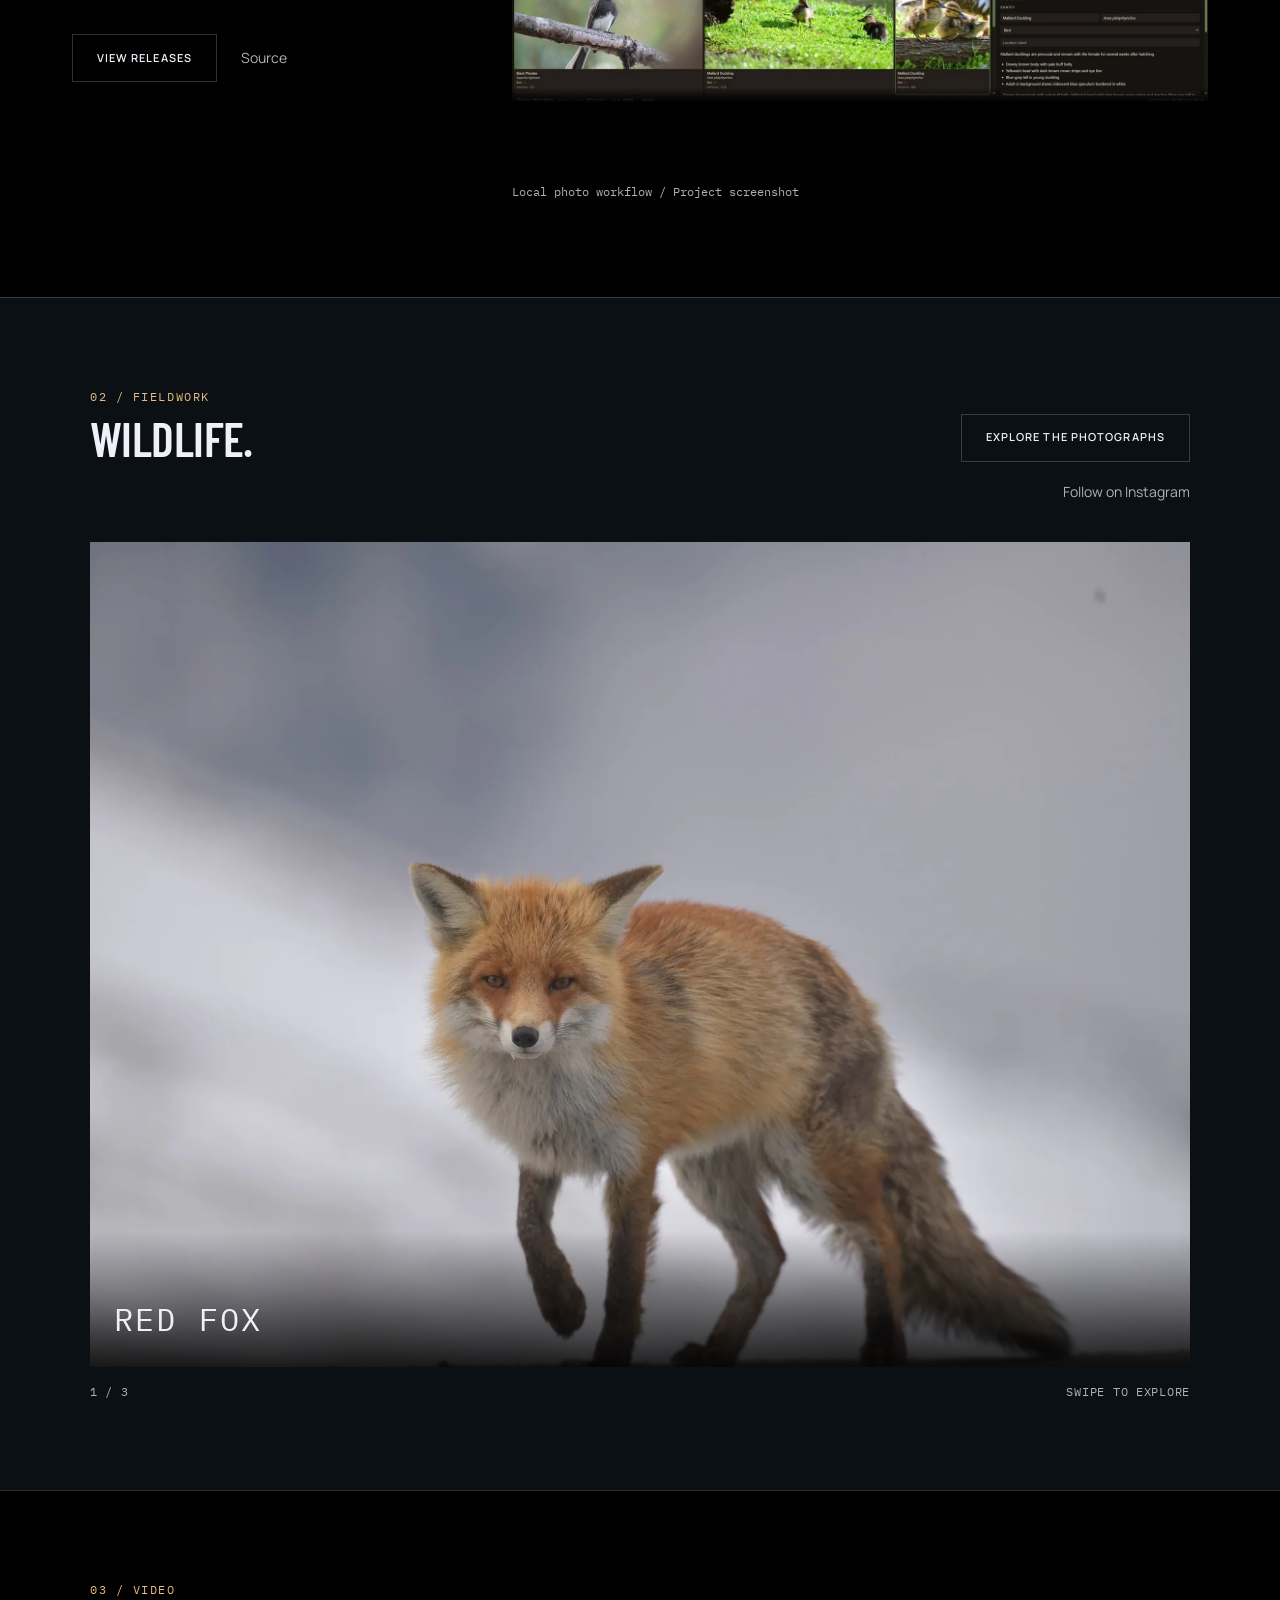
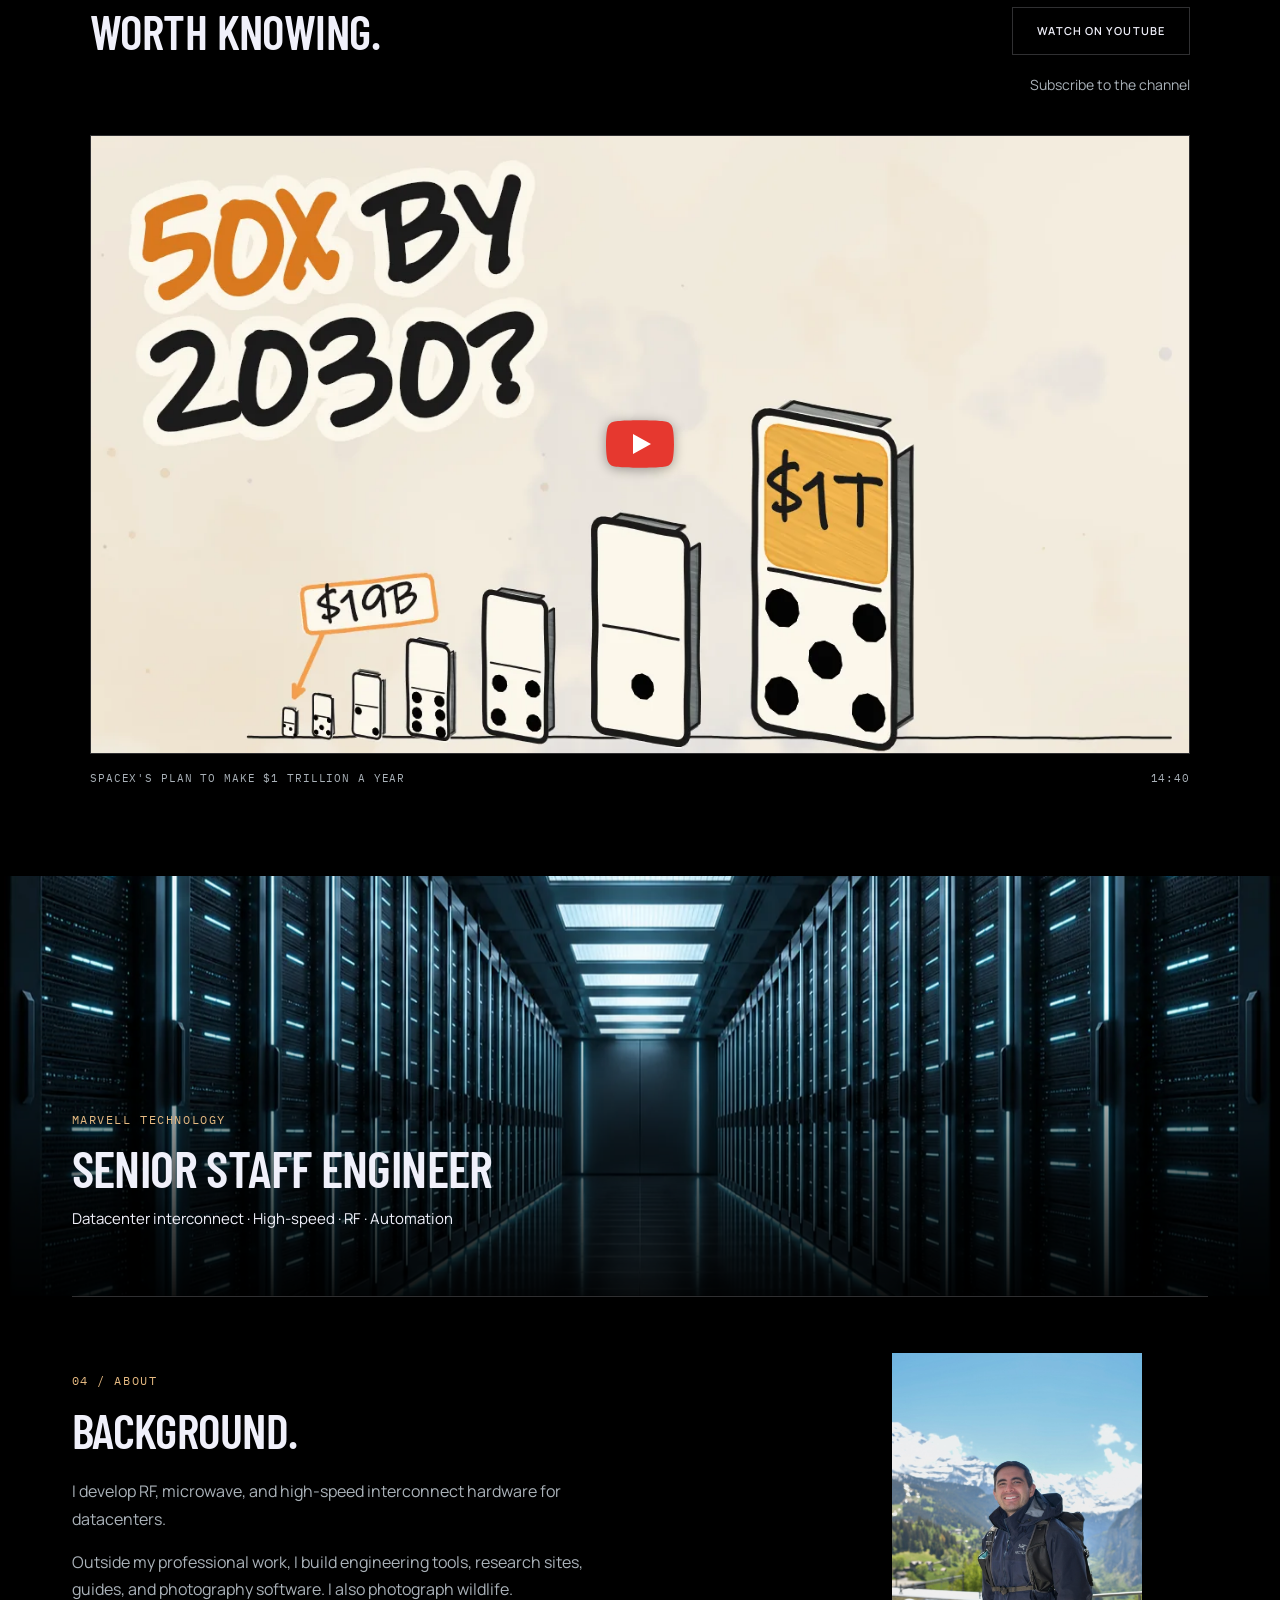
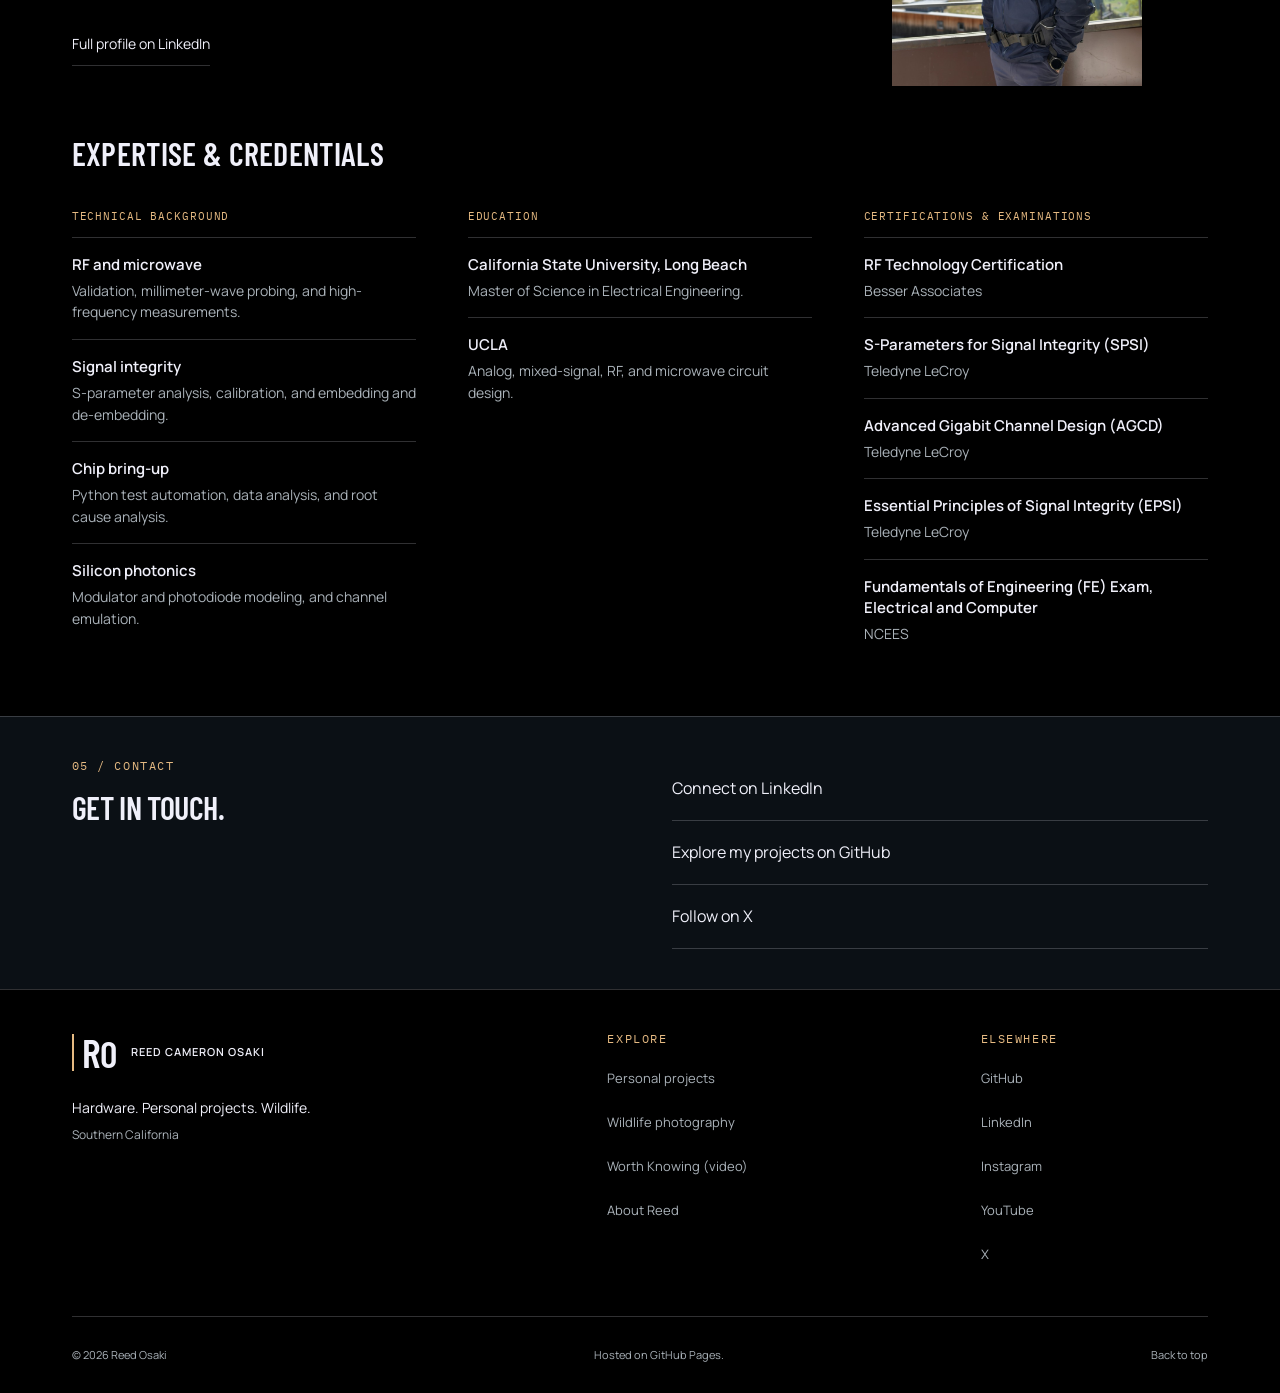
==== commit 9d0ecdd4: "Add Worth Knowing video section with click-to-play YouTube embed New 03 / Video chapter after Wildli" ====
--- a/index.html
+++ b/index.html
@@ -51,7 +51,7 @@
     <header class="site-header">
       <div class="header-inner page-width">
         <a class="identity" href="#intro" aria-label="Reed Cameron Osaki, introduction"><span class="brand-mark" aria-hidden="true">R<span>O</span></span><span class="brand-name">Reed Cameron Osaki</span></a>
-        <nav id="navigation" aria-label="Main navigation"><a href="#work">Projects</a><a href="#field">Wildlife</a><a href="#about">About</a><a href="#contact">Contact</a><a href="https://github.com/reedos">GitHub</a><a href="https://www.instagram.com/reed.wildlife.photography/" aria-label="Reed’s Instagram">IG</a></nav>
+        <nav id="navigation" aria-label="Main navigation"><a href="#work">Projects</a><a href="#field">Wildlife</a><a href="#video">Video</a><a href="#about">About</a><a href="#contact">Contact</a><a href="https://github.com/reedos">GitHub</a><a href="https://www.instagram.com/reed.wildlife.photography/" aria-label="Reed’s Instagram">IG</a></nav>
         <div class="header-controls">
 <button class="appearance-control" type="button" id="appearance" aria-label="Use light mode" title="Use light mode"><svg class="sun-icon" width="22" height="22" viewBox="0 0 24 24" fill="none" stroke="currentColor" stroke-width="1.5" aria-hidden="true"><circle cx="12" cy="12" r="4"/><path d="M12 2v2m0 16v2M2 12h2m16 0h2M5 5l1.5 1.5m11 11L19 19M5 19l1.5-1.5m11-11L19 5"/></svg><svg class="moon-icon" width="22" height="22" viewBox="0 0 24 24" fill="none" stroke="currentColor" stroke-width="1.5" aria-hidden="true"><path d="M20.7 14A9 9 0 0 1 10 3.3 9 9 0 1 0 20.7 14Z"/></svg></button>
           <button class="menu-toggle" type="button" aria-expanded="false" aria-controls="navigation" hidden><span class="menu-label">Menu</span><span class="menu-icon" aria-hidden="true"></span></button>
@@ -428,6 +428,19 @@
         </div>
       </section>
 
+      <section class="video-section chapter" id="video" aria-labelledby="video-title">
+        <div class="field-layout page-width">
+          <div class="field-copy"><p class="eyebrow">03 / Video</p><h2 id="video-title">Worth Knowing.</h2><p>The hidden systems of everyday life, hand-drawn and animated in code. A YouTube channel by Reed Cameron Osaki.</p><a class="button-link" href="https://www.youtube.com/watch?v=AtwWFG2ZmuY" data-yt-channel>Watch on YouTube</a><a class="source-link" href="https://www.youtube.com/watch?v=AtwWFG2ZmuY" data-yt-channel>Subscribe to the channel</a></div>
+          <div class="video-embed">
+            <button type="button" class="yt-facade" data-yt-id="AtwWFG2ZmuY" data-yt-title="SpaceX's Plan to Make $1 Trillion a Year" aria-label="Play: SpaceX's Plan to Make $1 Trillion a Year">
+              <img src="assets/images/worth-knowing-spacex.webp" width="1280" height="720" loading="lazy" decoding="async" alt="">
+              <span class="yt-play" aria-hidden="true"><svg viewBox="0 0 68 48" width="68" height="48"><path d="M66.5 7.7a8.6 8.6 0 0 0-6-6C55.2.2 34 .2 34 .2s-21.2 0-26.5 1.5a8.6 8.6 0 0 0-6 6C0 13 0 24 0 24s0 11 1.5 16.3a8.6 8.6 0 0 0 6 6C12.8 47.8 34 47.8 34 47.8s21.2 0 26.5-1.5a8.6 8.6 0 0 0 6-6C68 35 68 24 68 24s0-11-1.5-16.3z" fill="#e6382f"/><path d="M27 34l18-10-18-10z" fill="#fff"/></svg></span>
+            </button>
+            <p class="video-caption"><span>SpaceX's Plan to Make $1 Trillion a Year</span><span>14:40</span></p>
+          </div>
+        </div>
+      </section>
+
       <section class="hardware-scene" data-motion-scene="datacenter" aria-labelledby="hardware-title">
         <!-- Generated architectural illustration. This does not show Reed’s workplace. -->
         <img src="assets/images/datacenter-symmetry.webp" width="1400" height="1050" loading="lazy" decoding="async" alt="Generated symmetrical datacenter illustration with dark racks, cyan lighting, and a central vanishing point.">
@@ -442,7 +455,7 @@
 
       <section class="about-section chapter page-width" id="about" aria-labelledby="about-title">
         <div class="about-intro">
-          <div class="about-copy"><p class="eyebrow">03 / About</p><h2 id="about-title">Background.</h2><p>I develop RF, microwave, and high-speed interconnect hardware for datacenters.</p><p>Outside my professional work, I build engineering tools, research sites, guides, and photography software. I also photograph wildlife.</p><a class="text-link" href="https://www.linkedin.com/in/reed-osaki/">Full profile on LinkedIn</a></div>
+          <div class="about-copy"><p class="eyebrow">04 / About</p><h2 id="about-title">Background.</h2><p>I develop RF, microwave, and high-speed interconnect hardware for datacenters.</p><p>Outside my professional work, I build engineering tools, research sites, guides, and photography software. I also photograph wildlife.</p><a class="text-link" href="https://www.linkedin.com/in/reed-osaki/">Full profile on LinkedIn</a></div>
           <figure class="about-portrait"><img src="assets/images/reed-portrait.jpg" width="853" height="1280" loading="lazy" decoding="async" alt="Reed Osaki wearing a hiking backpack in front of a mountain landscape."></figure>
         </div>
         <div class="background-heading"><h3>Expertise &amp; credentials</h3></div>
@@ -477,15 +490,15 @@
       </section>
 
       <section class="contact-section chapter" id="contact" aria-labelledby="contact-title">
-        <div class="page-width contact-layout"><div><p class="eyebrow">04 / Contact</p><h2 id="contact-title">Get in touch.</h2></div><div class="contact-destinations"><a href="https://www.linkedin.com/in/reed-osaki/">Connect on LinkedIn</a><a href="https://github.com/reedos">Explore my projects on GitHub</a><a href="https://x.com/reedosdev">Follow on X</a></div></div>
+        <div class="page-width contact-layout"><div><p class="eyebrow">05 / Contact</p><h2 id="contact-title">Get in touch.</h2></div><div class="contact-destinations"><a href="https://www.linkedin.com/in/reed-osaki/">Connect on LinkedIn</a><a href="https://github.com/reedos">Explore my projects on GitHub</a><a href="https://x.com/reedosdev">Follow on X</a></div></div>
       </section>
     </main>
 
     <footer class="site-footer">
       <div class="footer-main page-width">
         <div class="footer-identity"><a class="identity" href="#intro" aria-label="Reed Cameron Osaki, back to top"><span class="brand-mark" aria-hidden="true">R<span>O</span></span><span class="brand-name">Reed Cameron Osaki</span></a><p>Hardware. Personal projects. Wildlife.</p><span>Southern California</span></div>
-        <nav aria-label="Footer navigation"><p class="eyebrow">Explore</p><a href="#work">Personal projects</a><a href="https://reedos.dev/wildlife-site/index.html">Wildlife photography</a><a href="#about">About Reed</a></nav>
-        <nav aria-label="Social profiles"><p class="eyebrow">Elsewhere</p><a href="https://github.com/reedos">GitHub</a><a href="https://www.linkedin.com/in/reed-osaki/">LinkedIn</a><a href="https://www.instagram.com/reed.wildlife.photography/">Instagram</a><a href="https://x.com/reedosdev">X</a></nav>
+        <nav aria-label="Footer navigation"><p class="eyebrow">Explore</p><a href="#work">Personal projects</a><a href="https://reedos.dev/wildlife-site/index.html">Wildlife photography</a><a href="#video">Worth Knowing (video)</a><a href="#about">About Reed</a></nav>
+        <nav aria-label="Social profiles"><p class="eyebrow">Elsewhere</p><a href="https://github.com/reedos">GitHub</a><a href="https://www.linkedin.com/in/reed-osaki/">LinkedIn</a><a href="https://www.instagram.com/reed.wildlife.photography/">Instagram</a><a href="https://www.youtube.com/watch?v=AtwWFG2ZmuY" data-yt-channel>YouTube</a><a href="https://x.com/reedosdev">X</a></nav>
       </div>
       <div class="footer-base page-width"><p>© 2026 Reed Osaki</p><p>Hosted on GitHub Pages.</p><a href="#intro">Back to top</a></div>
     </footer>
--- a/styles.css
+++ b/styles.css
@@ -192,6 +192,20 @@
 .field-copy > p:not(.eyebrow) { color: var(--muted); }
 .field-copy .button-link { margin-top: 2rem; }
 .field-copy .source-link { display: flex; width: fit-content; margin-top: 0.75rem; }
+/* Worth Knowing: a click-to-play YouTube embed (the player loads only on click, from youtube-nocookie.com) */
+.video-section { padding-block: clamp(4rem, 7vw, 7rem); }
+.video-embed { min-width: 0; }
+.yt-facade, .yt-frame { position: relative; display: block; width: 100%; aspect-ratio: 16 / 9; border: 1px solid var(--line); background: #000; overflow: hidden; }
+.yt-facade { padding: 0; cursor: pointer; }
+.yt-facade img { width: 100%; height: 100%; object-fit: cover; display: block; transition: transform .4s ease; }
+.yt-facade:hover img { transform: scale(1.02); }
+.yt-play { position: absolute; inset: 0; display: grid; place-items: center; }
+.yt-play svg { filter: drop-shadow(0 2px 6px rgba(0,0,0,.35)); transition: transform .2s ease; }
+.yt-facade:hover .yt-play svg, .yt-facade:focus-visible .yt-play svg { transform: scale(1.1); }
+.yt-frame iframe { position: absolute; inset: 0; width: 100%; height: 100%; border: 0; }
+.video-caption { display: flex; justify-content: space-between; gap: 1rem; padding-top: 1rem; margin: 0; font: 400 .6875rem/1.5 var(--mono); color: var(--muted); text-transform: uppercase; letter-spacing: .08em; }
+.video-caption span:last-child { flex: none; white-space: nowrap; overflow-wrap: normal; }
+@media (prefers-reduced-motion: reduce) { .yt-facade img, .yt-play svg { transition: none; } }
 .field-frame { position: relative; width: 100%; max-width: 490px; aspect-ratio: 3 / 4; justify-self: end; background: #0e1710; }
 .field-frame > a { display: block; width: 100%; height: 100%; }
 .field-frame img { width: 100%; height: 100%; object-fit: cover; object-position: 50% 35%; }
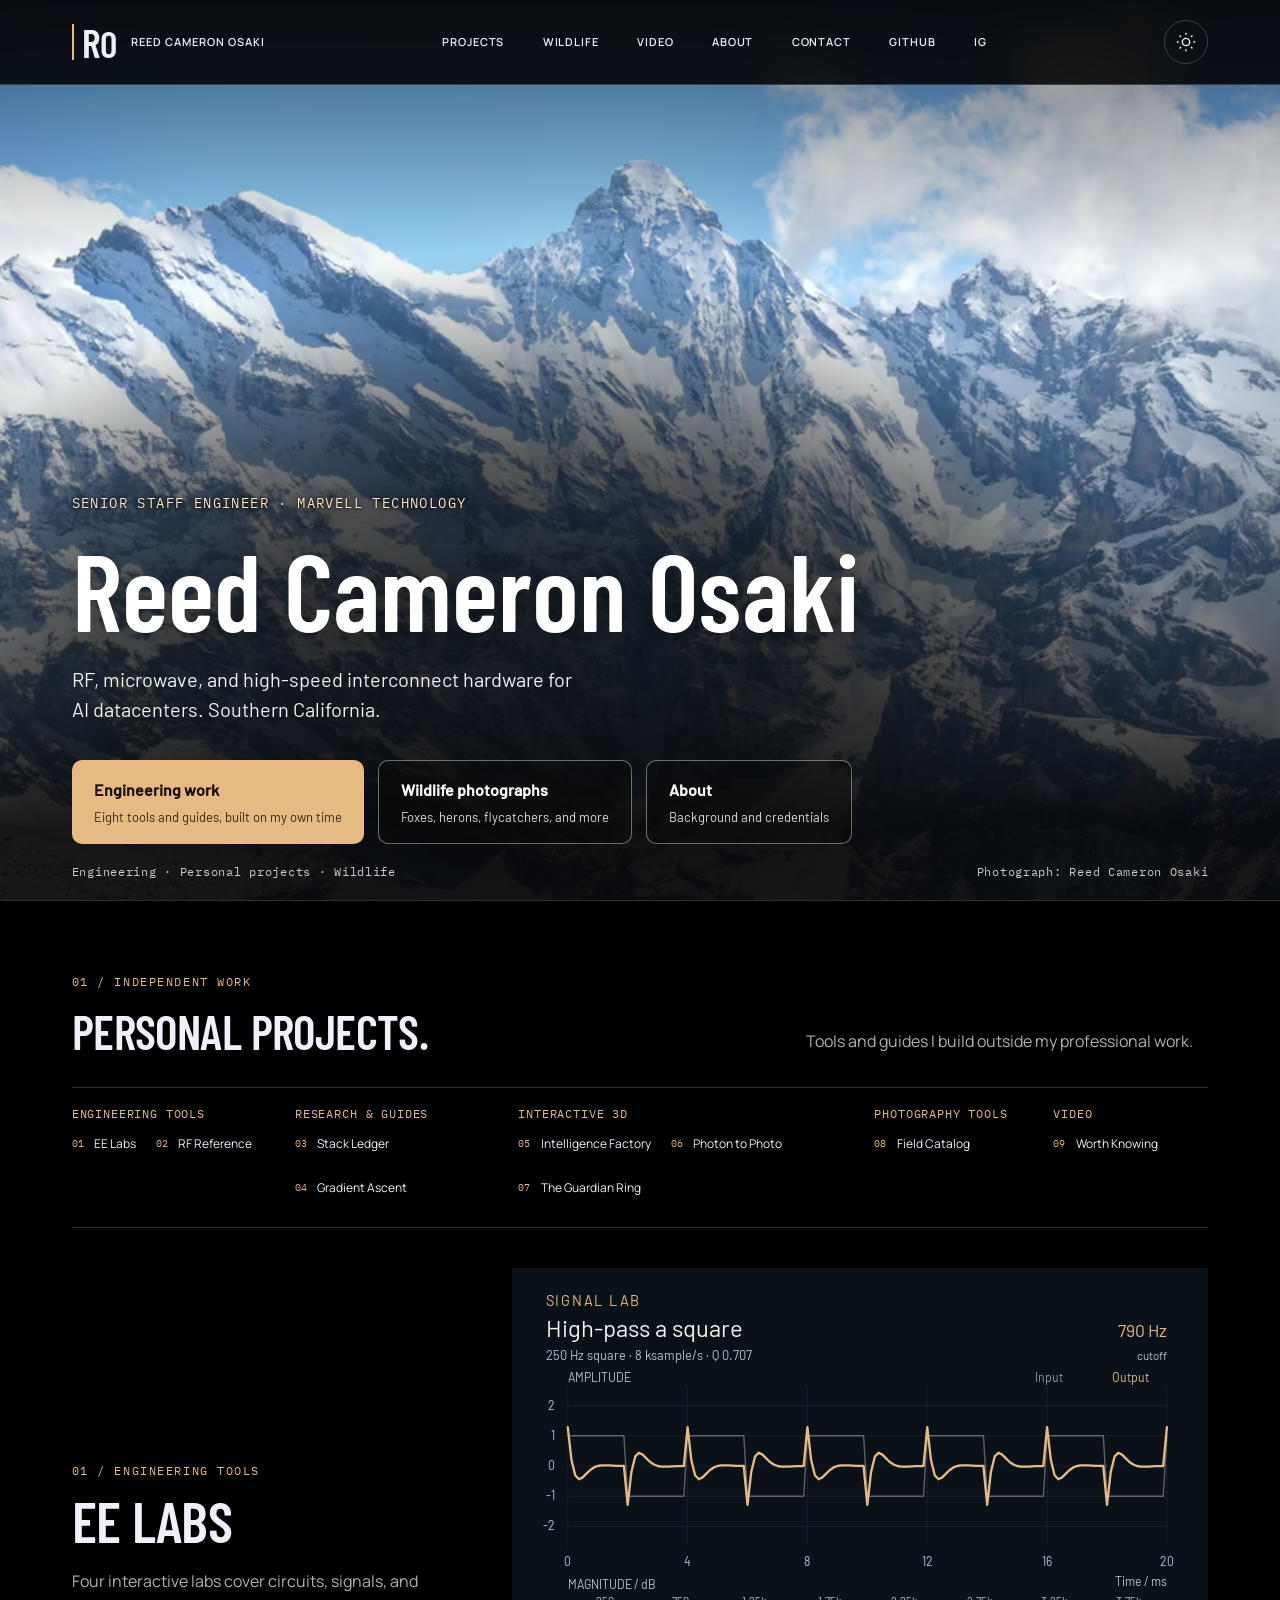
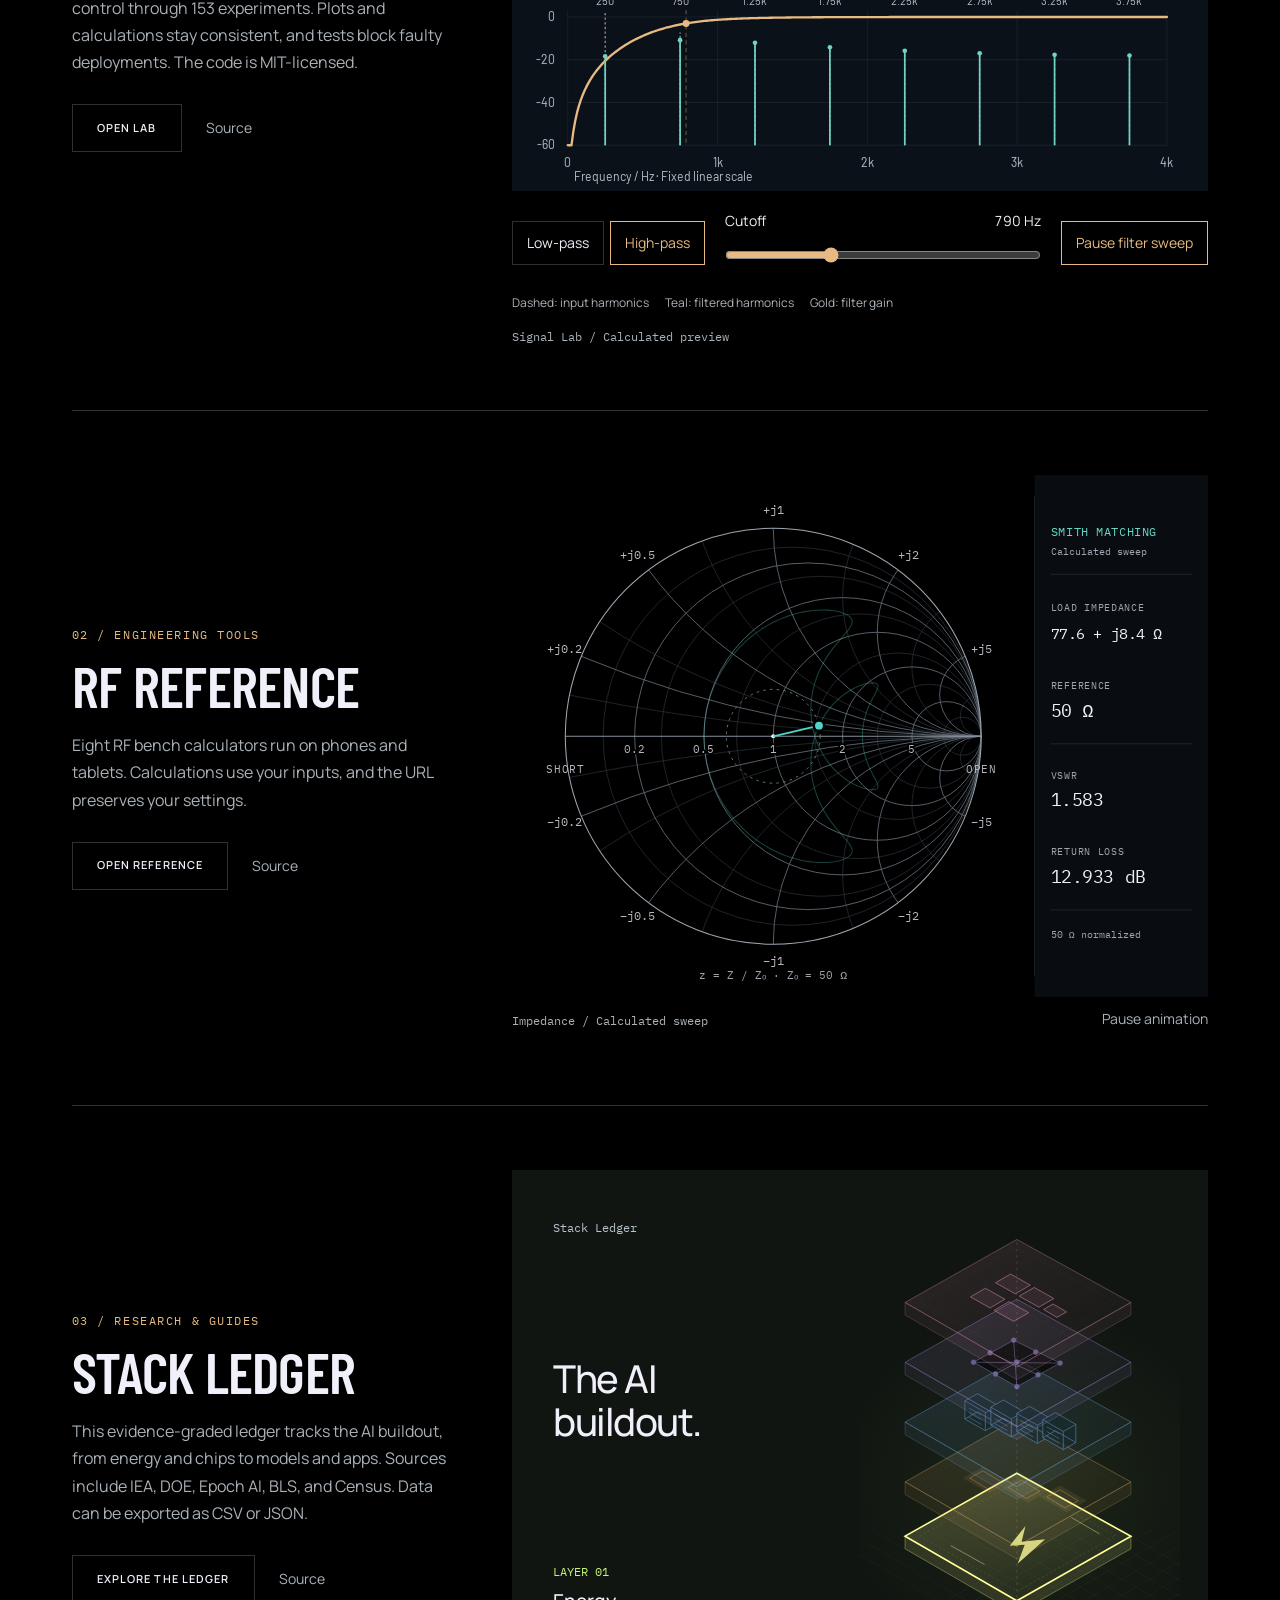
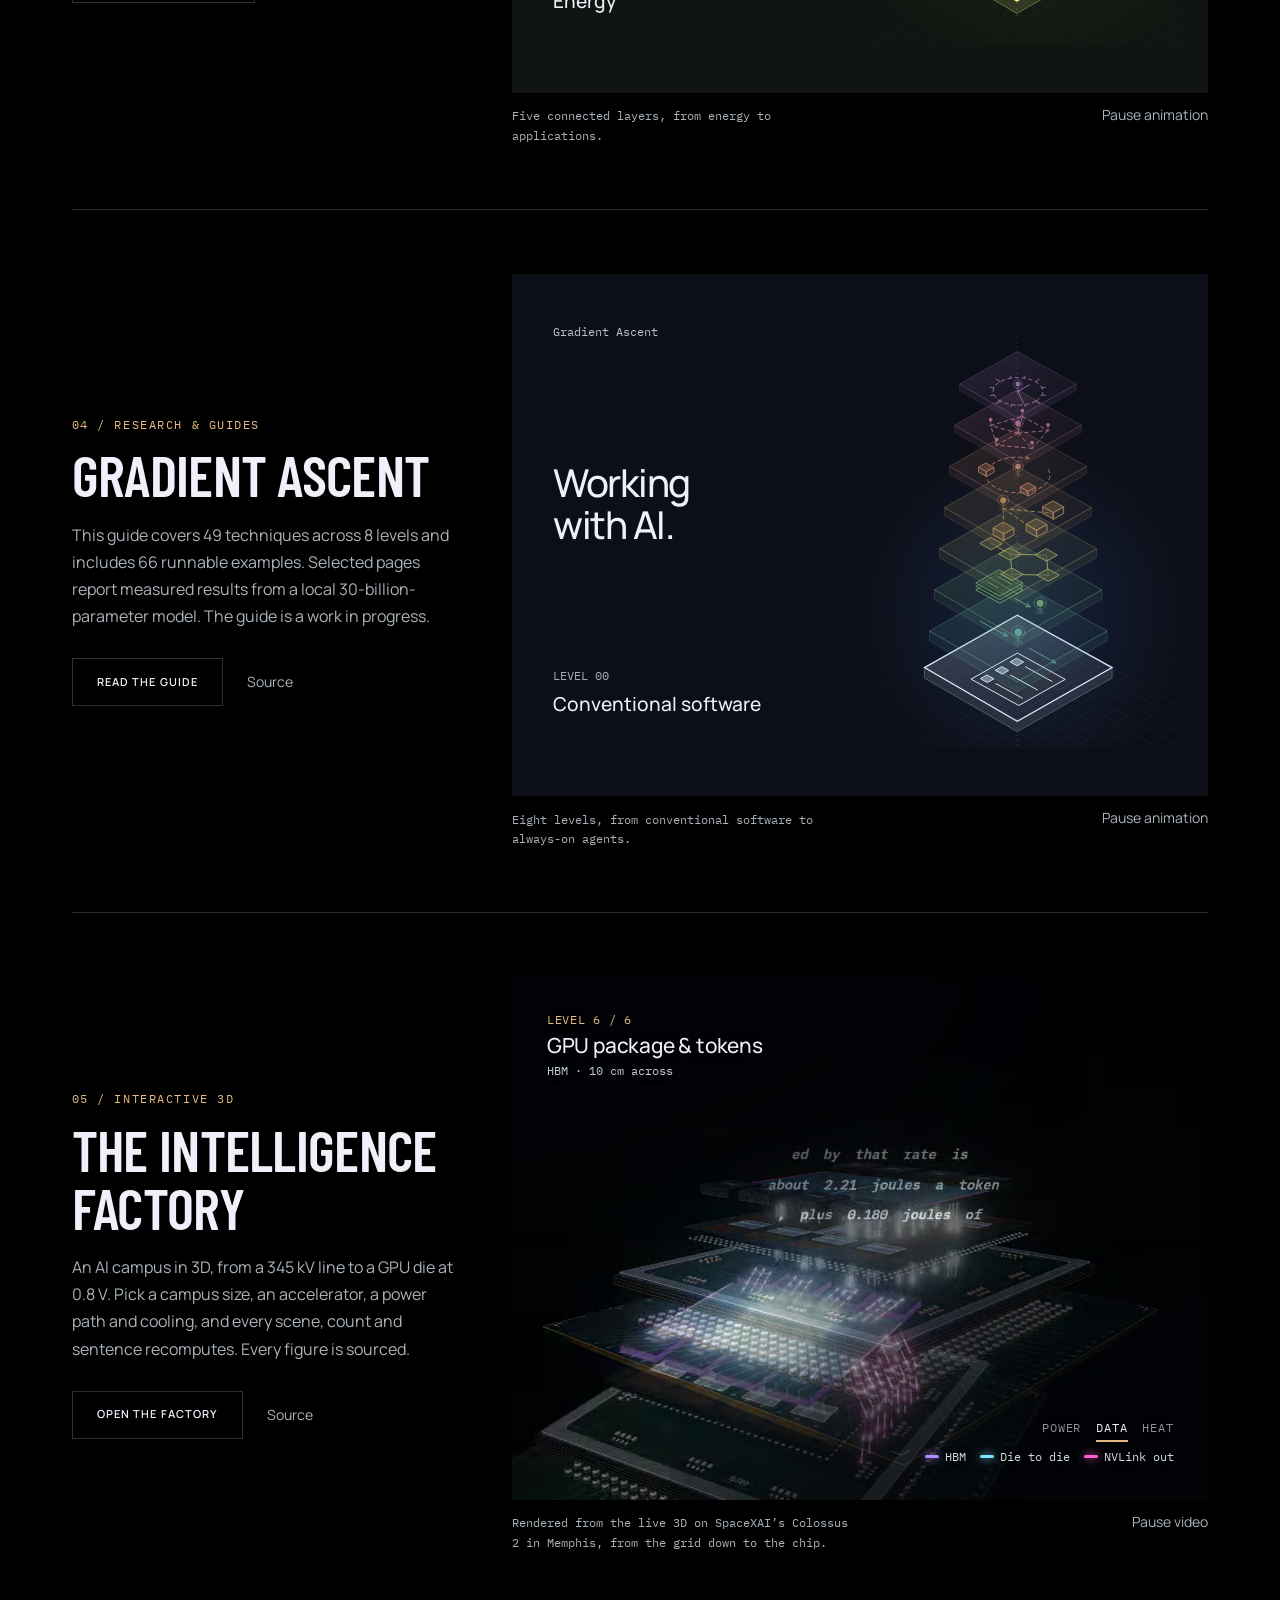
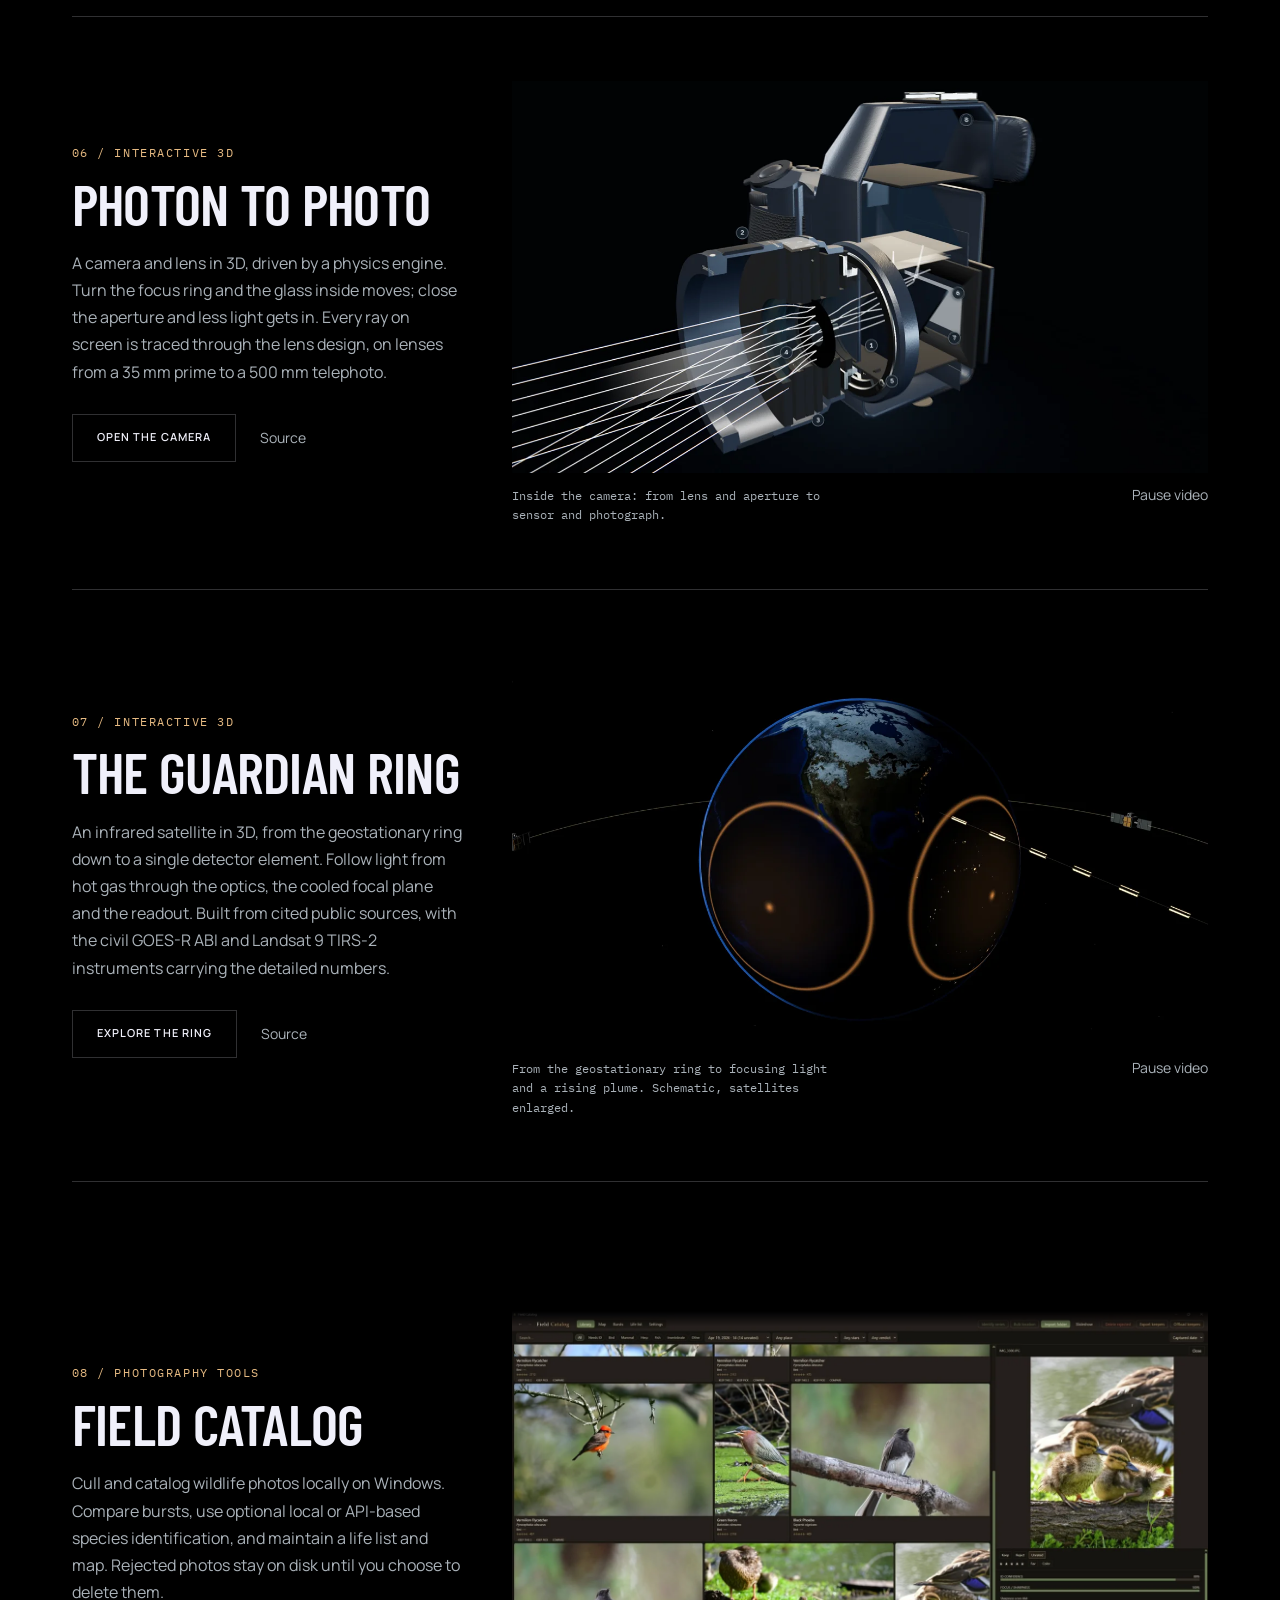
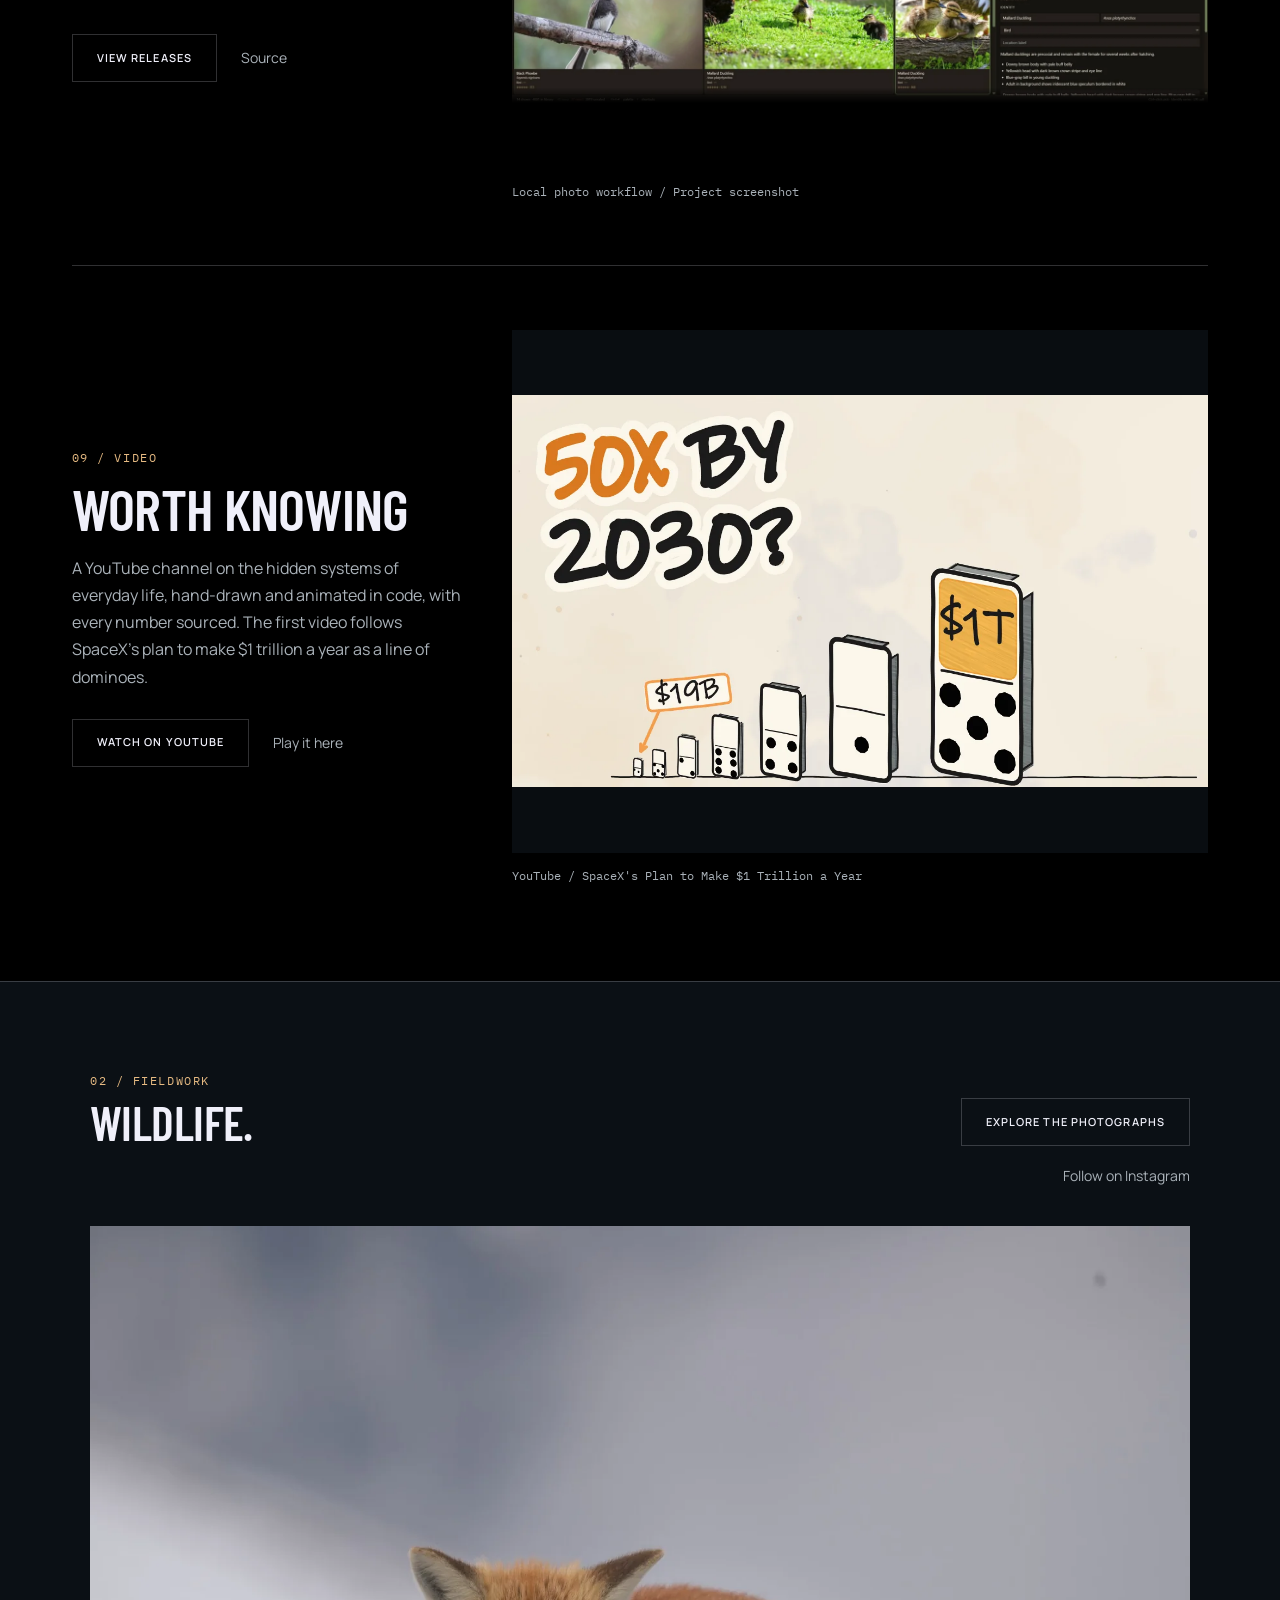
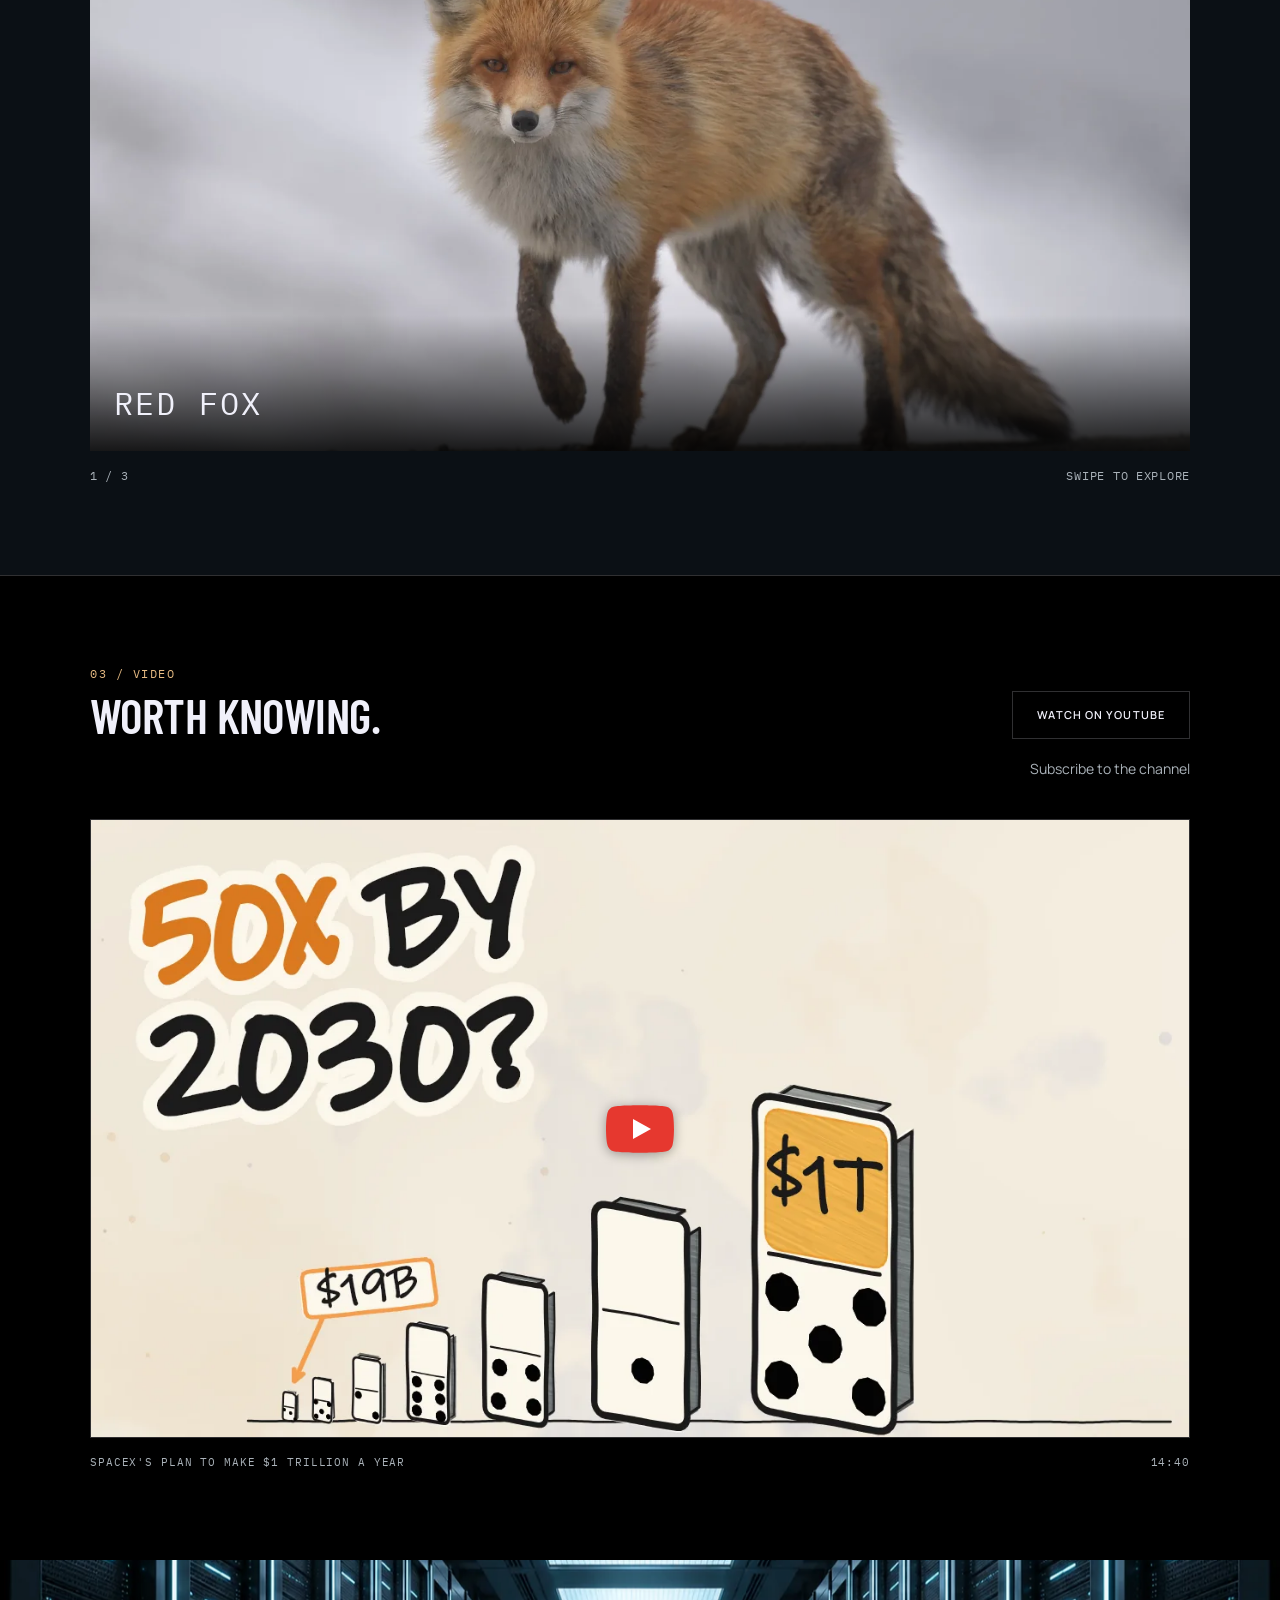
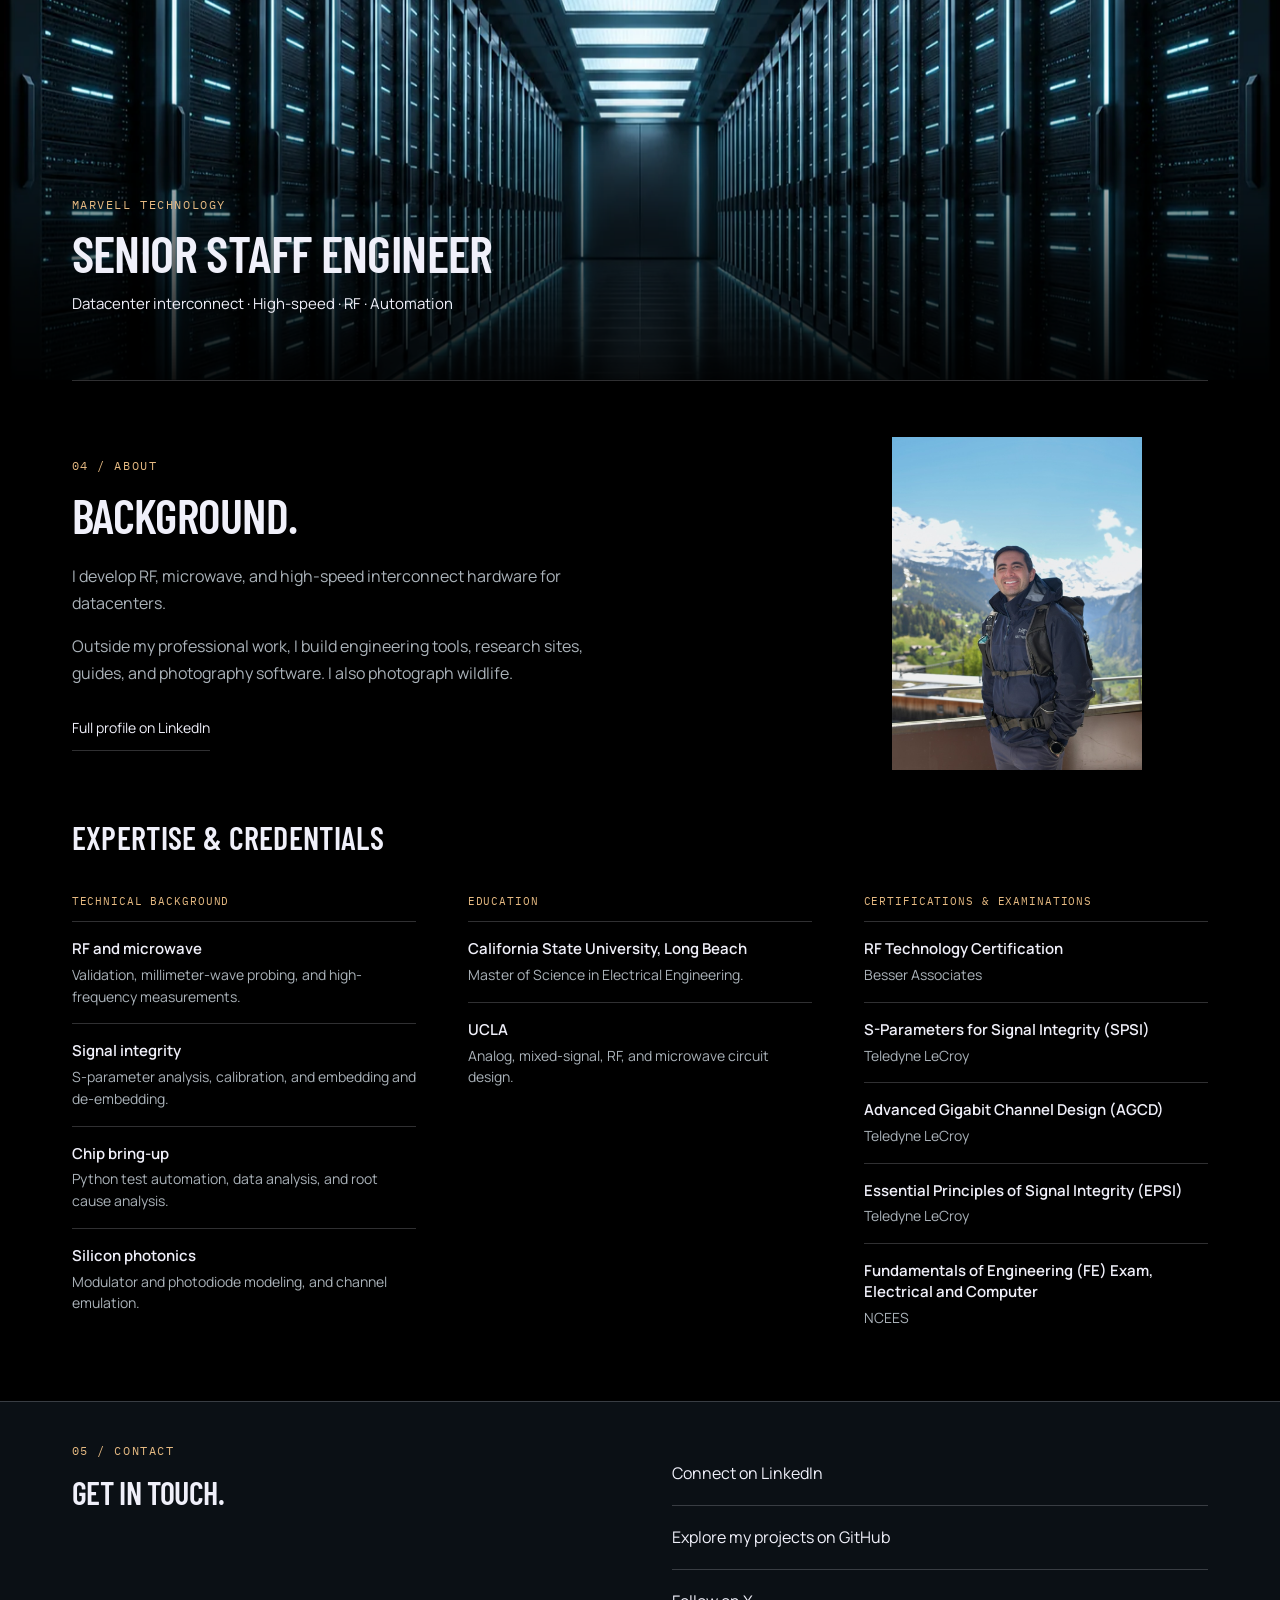
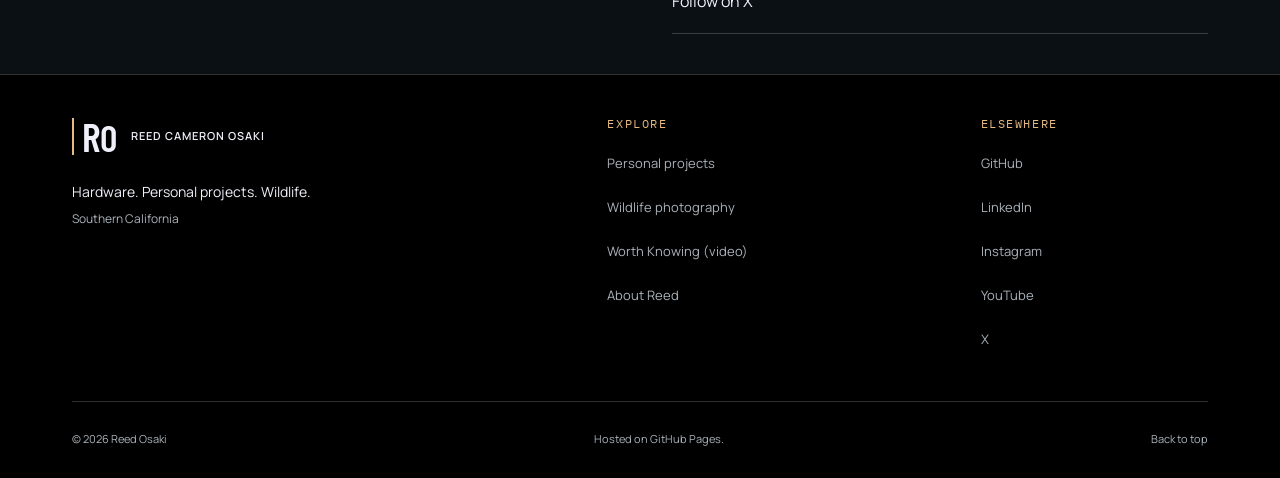
==== commit 45308067: "Add Worth Knowing to the project picker; bump asset versions New Video category (09 Worth Knowing) w" ====
--- a/index.html
+++ b/index.html
@@ -40,8 +40,8 @@
     <link rel="icon" type="image/svg+xml" href="assets/mark.svg">
     <link rel="preload" as="font" type="font/woff2" href="assets/fonts/barlow-condensed-600.woff2" crossorigin>
     <link rel="preload" as="font" type="font/woff2" href="assets/fonts/barlow-400.woff2" crossorigin>
-    <link rel="stylesheet" href="styles.css?v=project-videos-1">
-    <script src="main.js?v=project-videos-1" defer></script>
+    <link rel="stylesheet" href="styles.css?v=worth-knowing-1">
+    <script src="main.js?v=worth-knowing-1" defer></script>
     <script src="photo-options.js?v=autoplay-real-interaction-1" defer></script>
   <!-- Cloudflare Web Analytics: cookieless page counts for reedos.dev -->
   <script defer src="https://static.cloudflareinsights.com/beacon.min.js" data-cf-beacon='{"token": "7d357826b1264eb38e3db3ba16dd8319"}'></script>
@@ -106,6 +106,10 @@
           <div class="project-category" role="group" aria-labelledby="category-photography">
             <p class="category-label" id="category-photography">Photography tools</p>
             <div class="category-links"><a href="#project-catalog" data-project-choice="7"><span>08</span> Field Catalog</a></div>
+          </div>
+          <div class="project-category" role="group" aria-labelledby="category-video">
+            <p class="category-label" id="category-video">Video</p>
+            <div class="category-links"><a href="#project-wk" data-project-choice="8"><span>09</span> Worth Knowing</a></div>
           </div>
         </nav>
         <p class="gallery-hint page-width">Swipe through the projects, or select one above.</p>
@@ -400,6 +404,20 @@
               <p class="media-caption">Local photo workflow / Project screenshot</p>
             </div>
           </article>
+          <article class="project" id="project-wk" aria-labelledby="title-wk">
+            <div class="project-copy">
+              <p class="eyebrow">09 / Video</p>
+              <h3 id="title-wk">Worth Knowing</h3>
+              <p>A YouTube channel on the hidden systems of everyday life, hand-drawn and animated in code, with every number sourced. The first video follows SpaceX's plan to make $1 trillion a year as a line of dominoes.</p>
+              <div class="project-links"><a class="button-link" href="https://www.youtube.com/watch?v=AtwWFG2ZmuY" data-yt-channel>Watch on YouTube</a><a class="source-link" href="#video">Play it here</a></div>
+            </div>
+            <div class="project-visual">
+              <a class="project-stage" href="#video" aria-label="Go to the Worth Knowing video">
+                <img src="assets/images/worth-knowing-spacex.webp" width="1280" height="720" loading="lazy" decoding="async" alt="Thumbnail for SpaceX's Plan to Make $1 Trillion a Year: hand-drawn dominoes growing from $19B to $1T, headlined 50X BY 2030?">
+              </a>
+              <p class="media-caption">YouTube / SpaceX's Plan to Make $1 Trillion a Year</p>
+            </div>
+          </article>
         </div>
         <div class="gallery-controls page-width" hidden><button type="button" data-gallery-prev>Previous</button><p class="gallery-position" aria-live="polite">1 / 6</p><button type="button" data-gallery-next>Next</button></div>
       </section>
--- a/styles.css
+++ b/styles.css
@@ -357,7 +357,7 @@
 .ee-demo-controls :focus-visible { outline: 2px solid var(--accent, #e6ba82); outline-offset: 4px; }
 
 /* Personal projects are grouped by purpose in both review layouts. */
-.project-picker { display: grid; grid-template-columns: 0.9fr 0.9fr 1.5fr 0.7fr; gap: 1.5rem; padding-block: 1rem; }
+.project-picker { display: grid; grid-template-columns: 0.9fr 0.9fr 1.5fr 0.7fr 0.7fr; gap: 1.5rem; padding-block: 1rem; }
 .project-category { min-width: 0; }
 .category-label { font: 400 0.625rem/1.6 var(--mono); color: var(--accent); letter-spacing: 0.07em; text-transform: uppercase; }
 .category-links { display: flex; flex-wrap: wrap; gap: 0 1.25rem; }
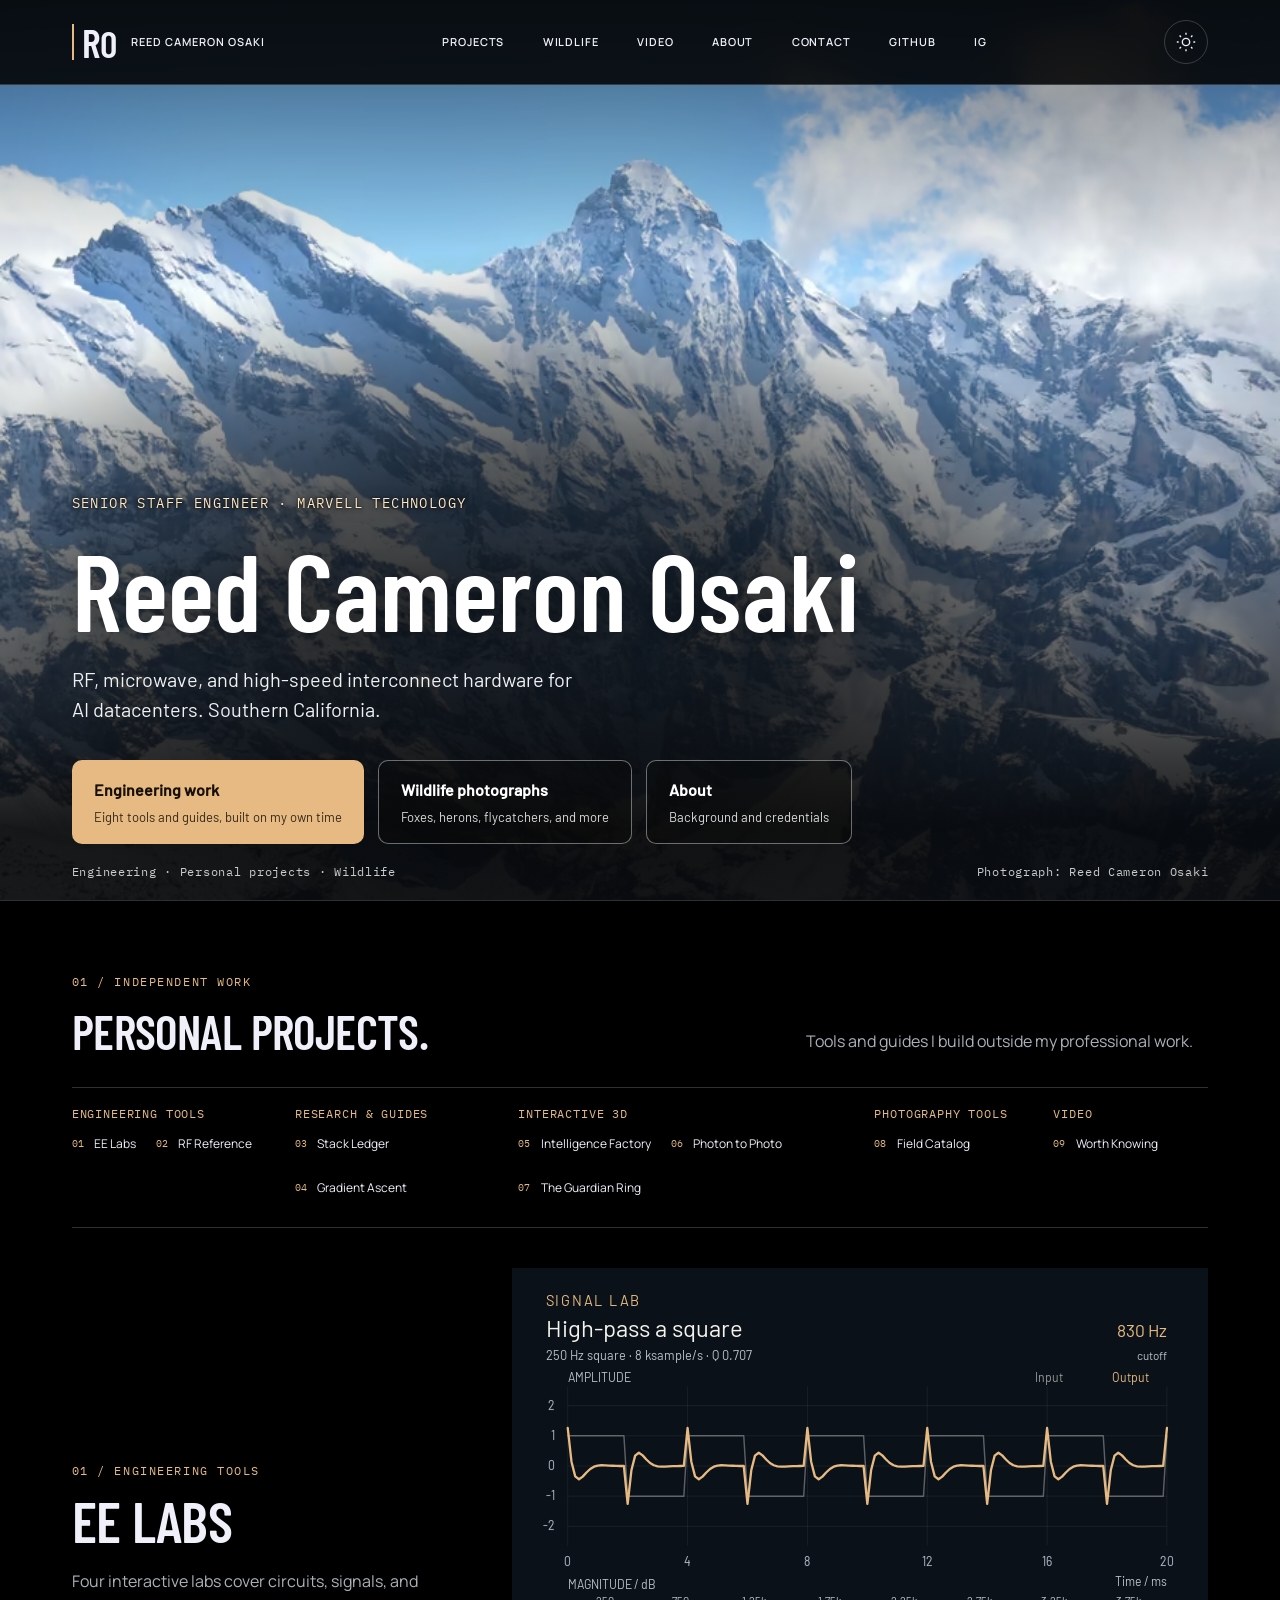
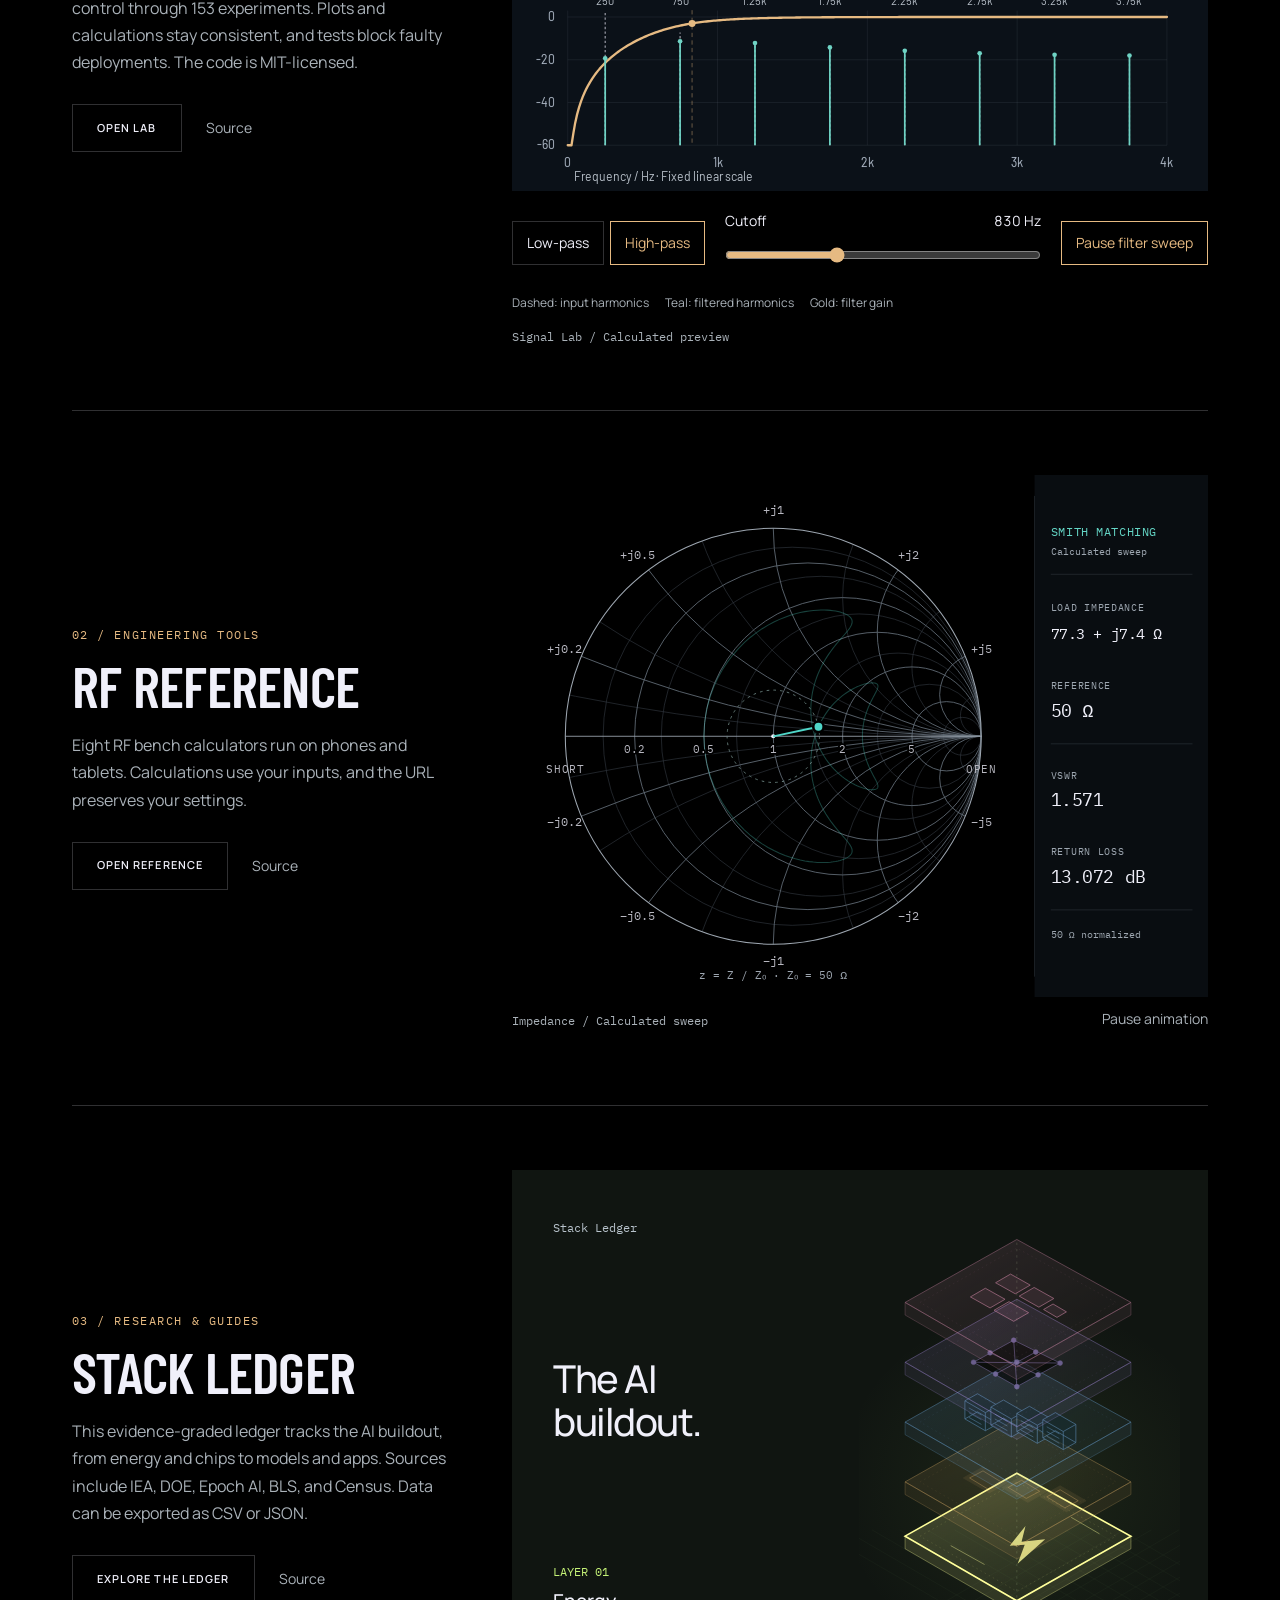
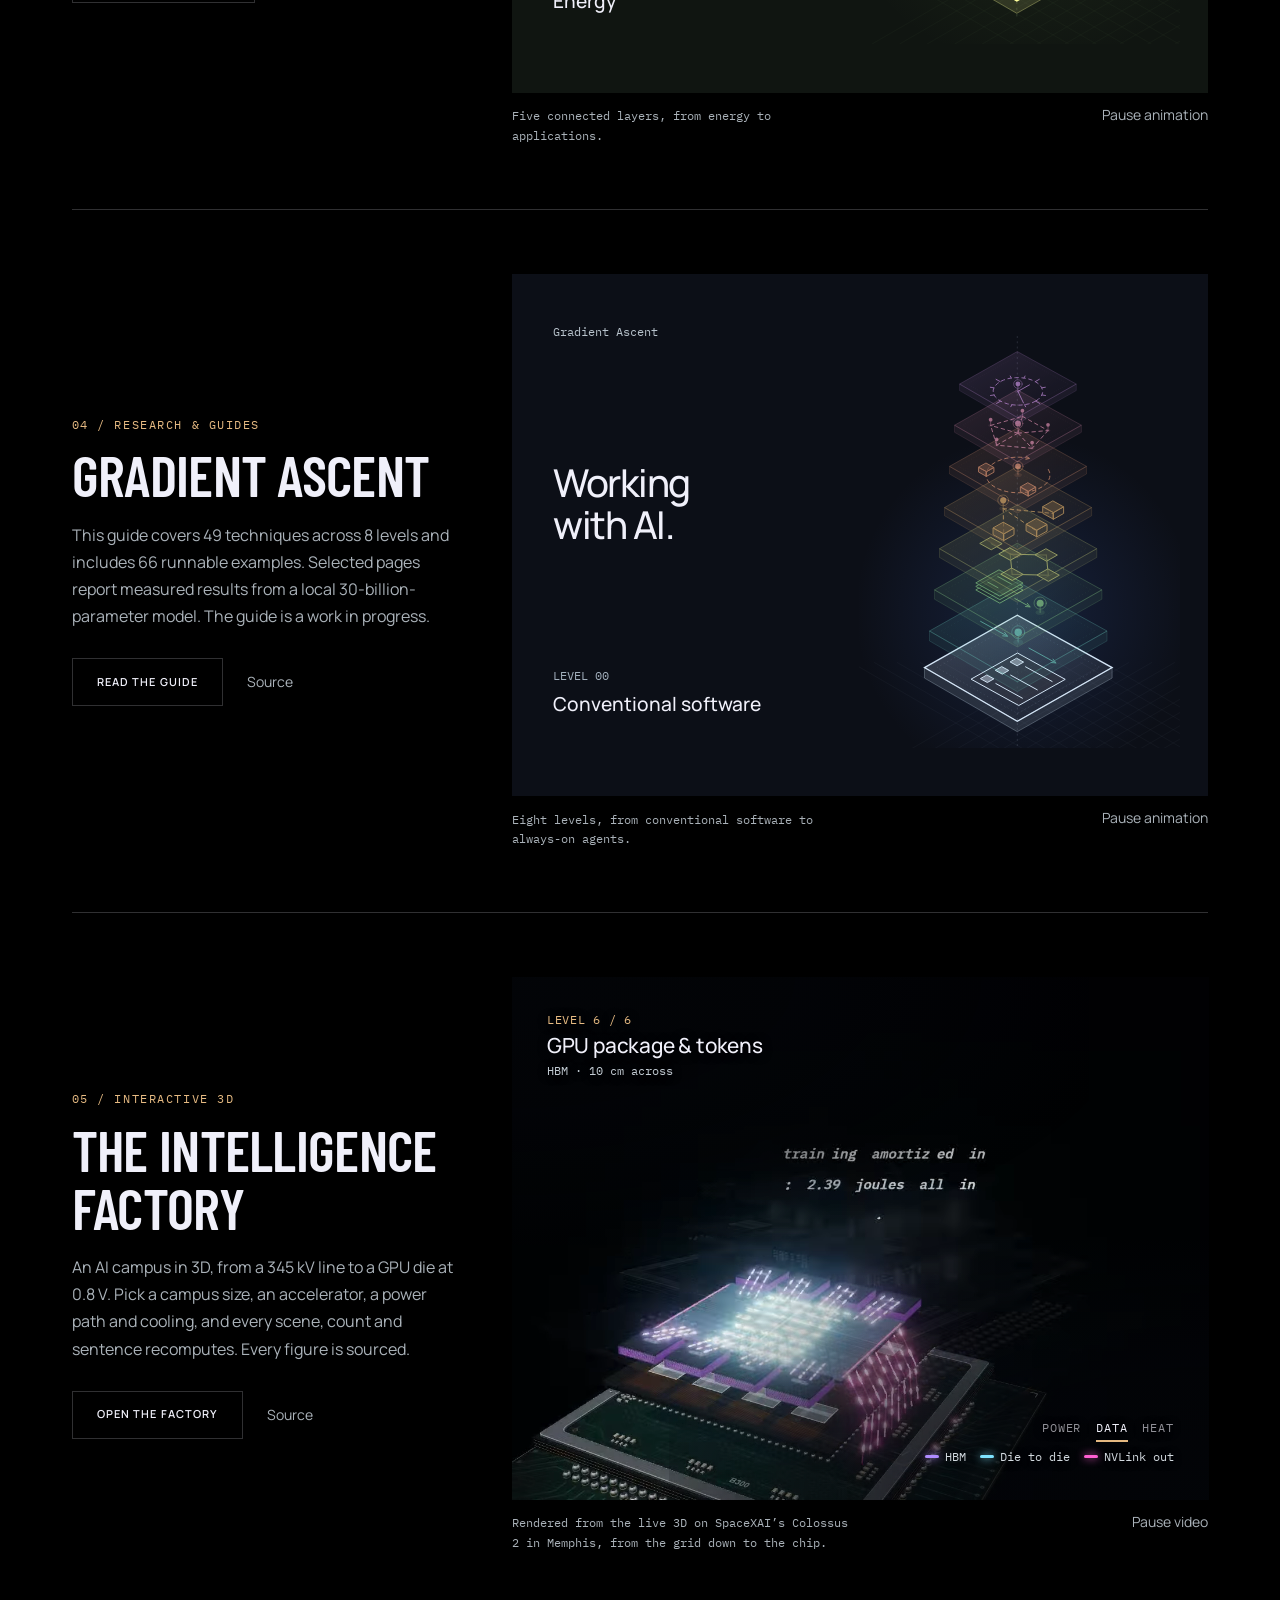
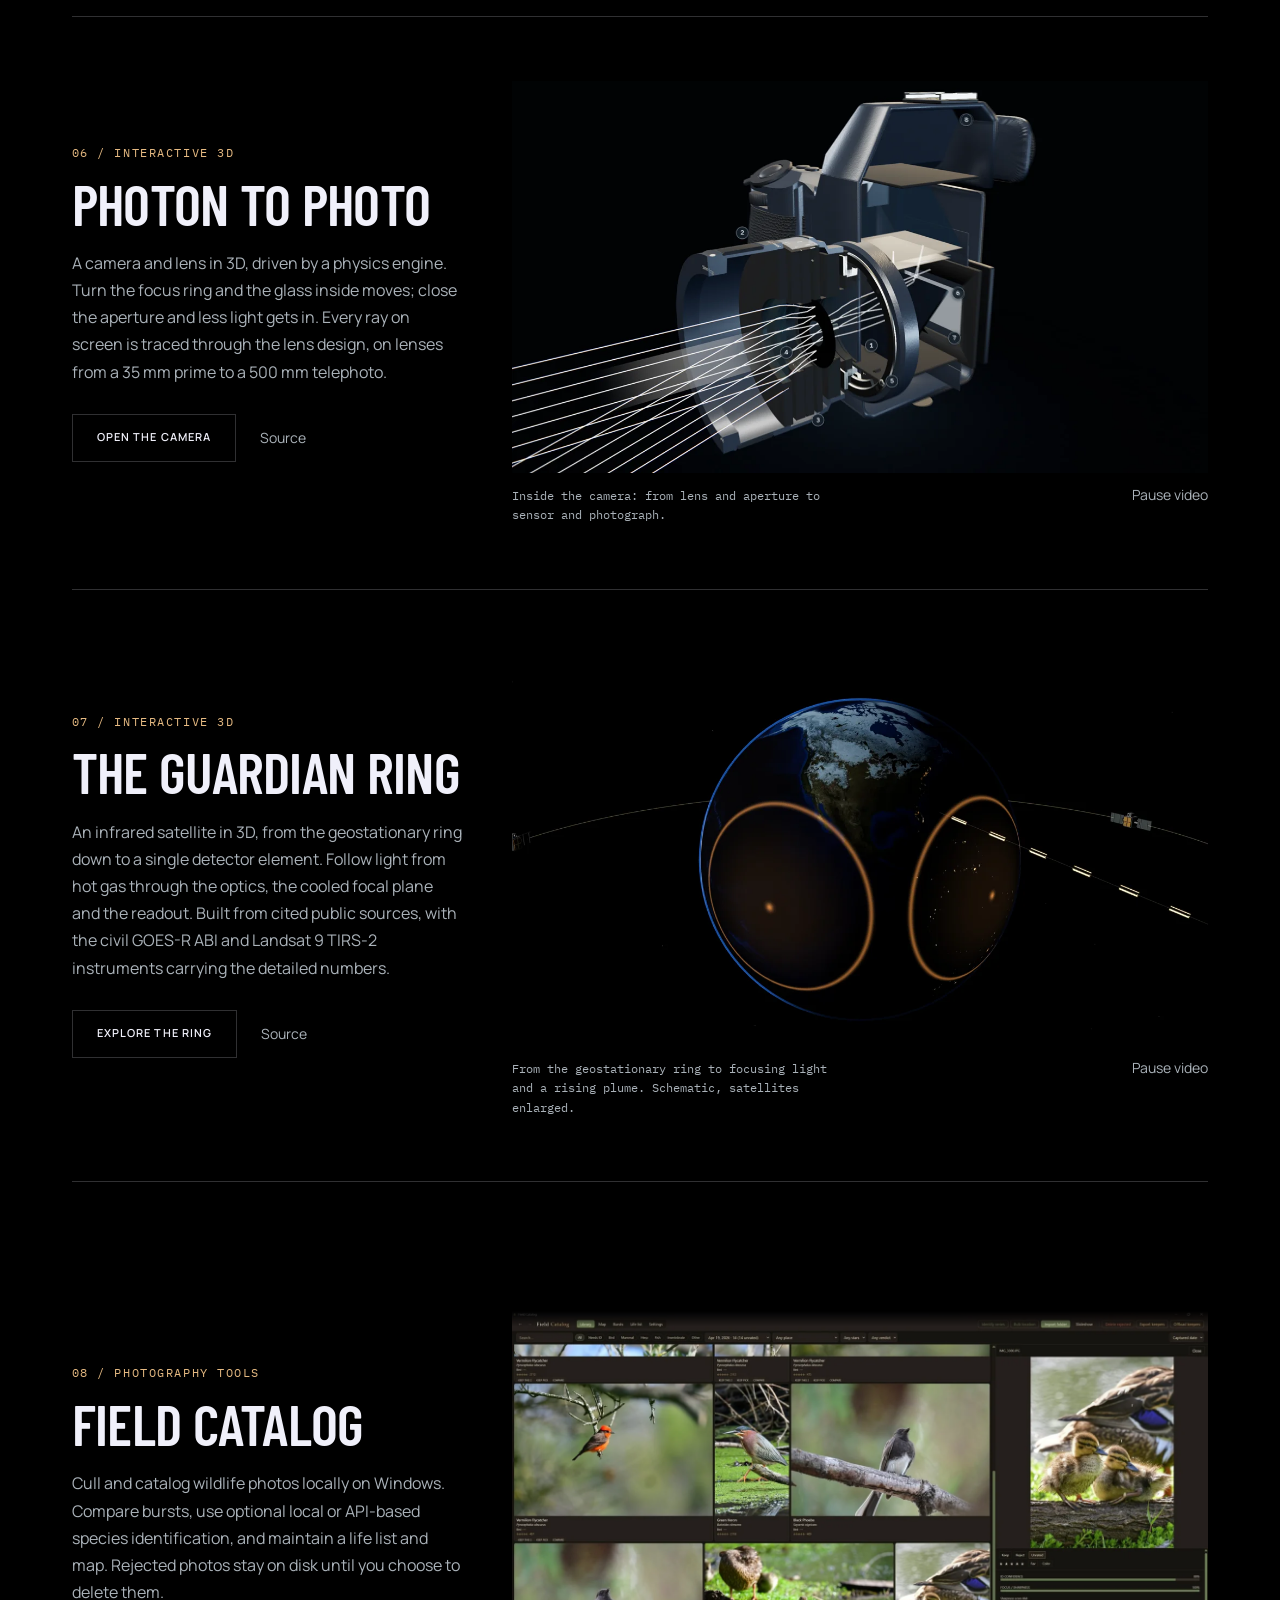
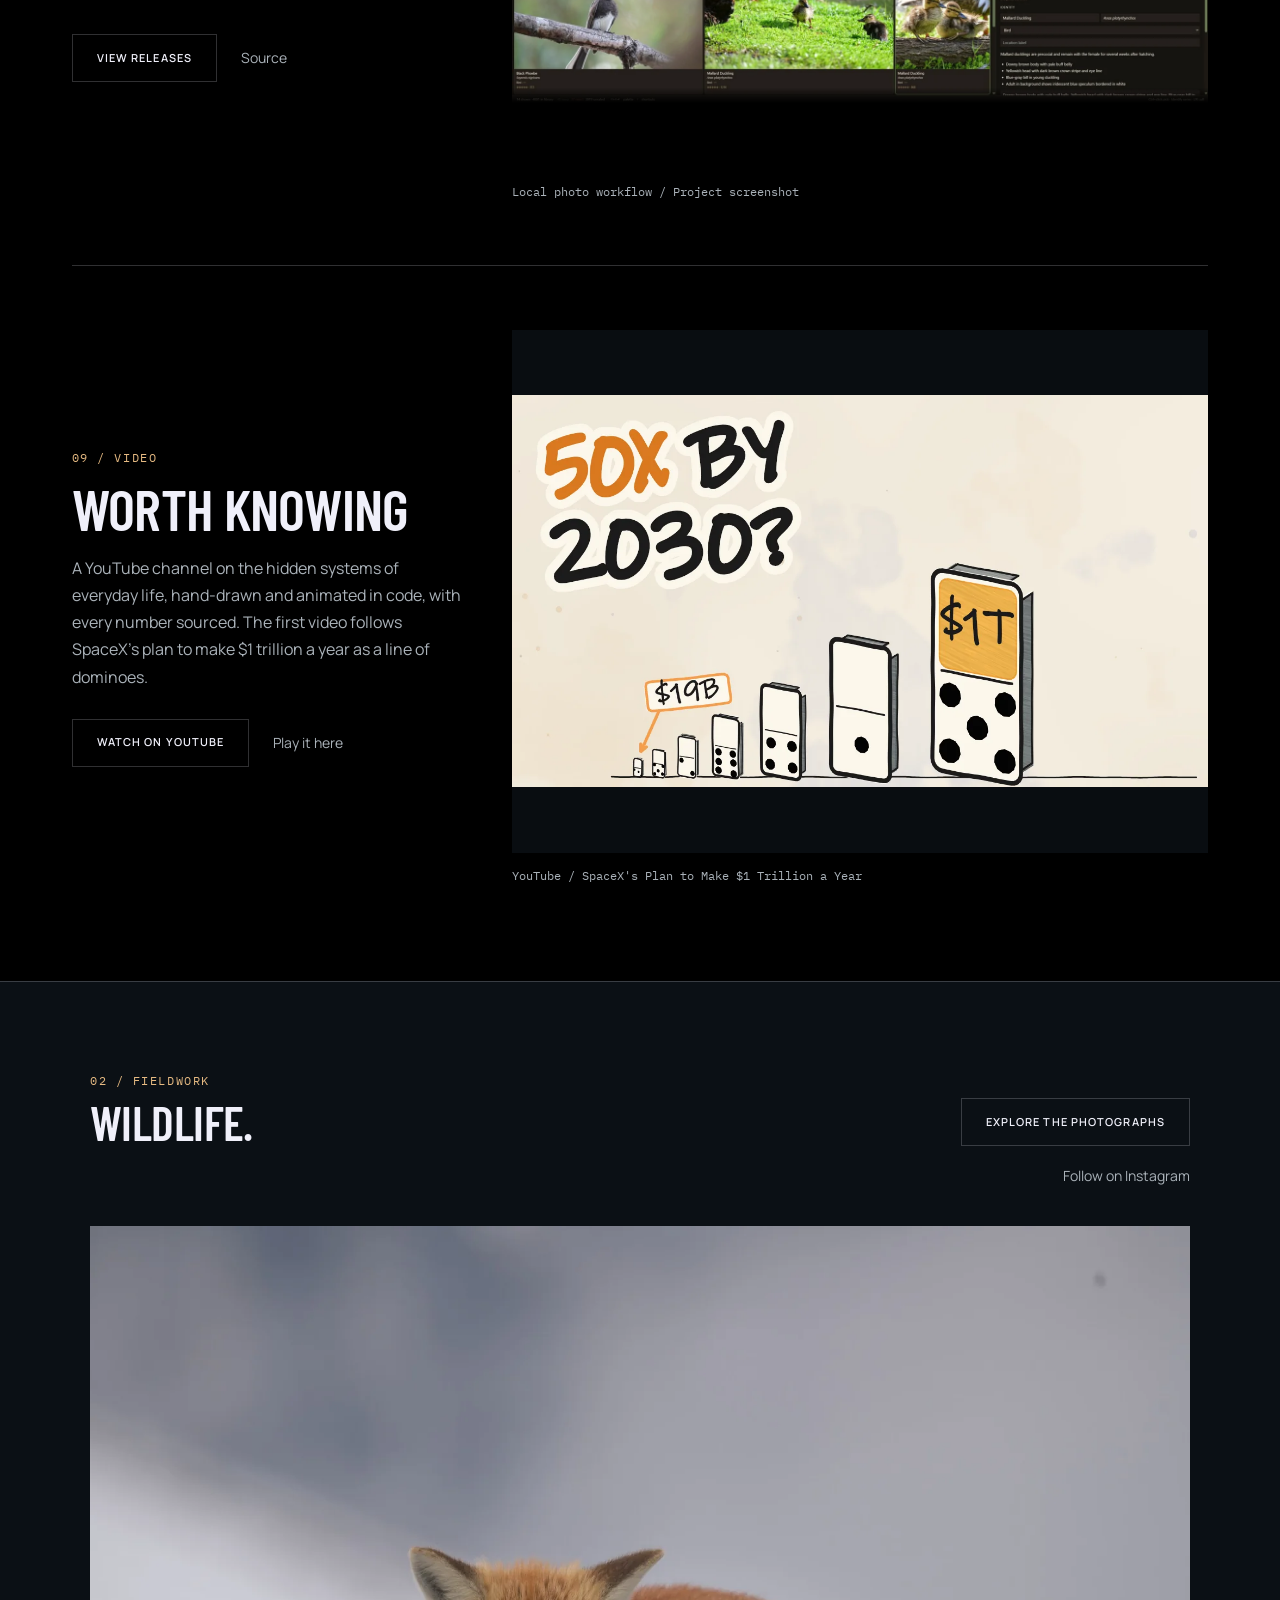
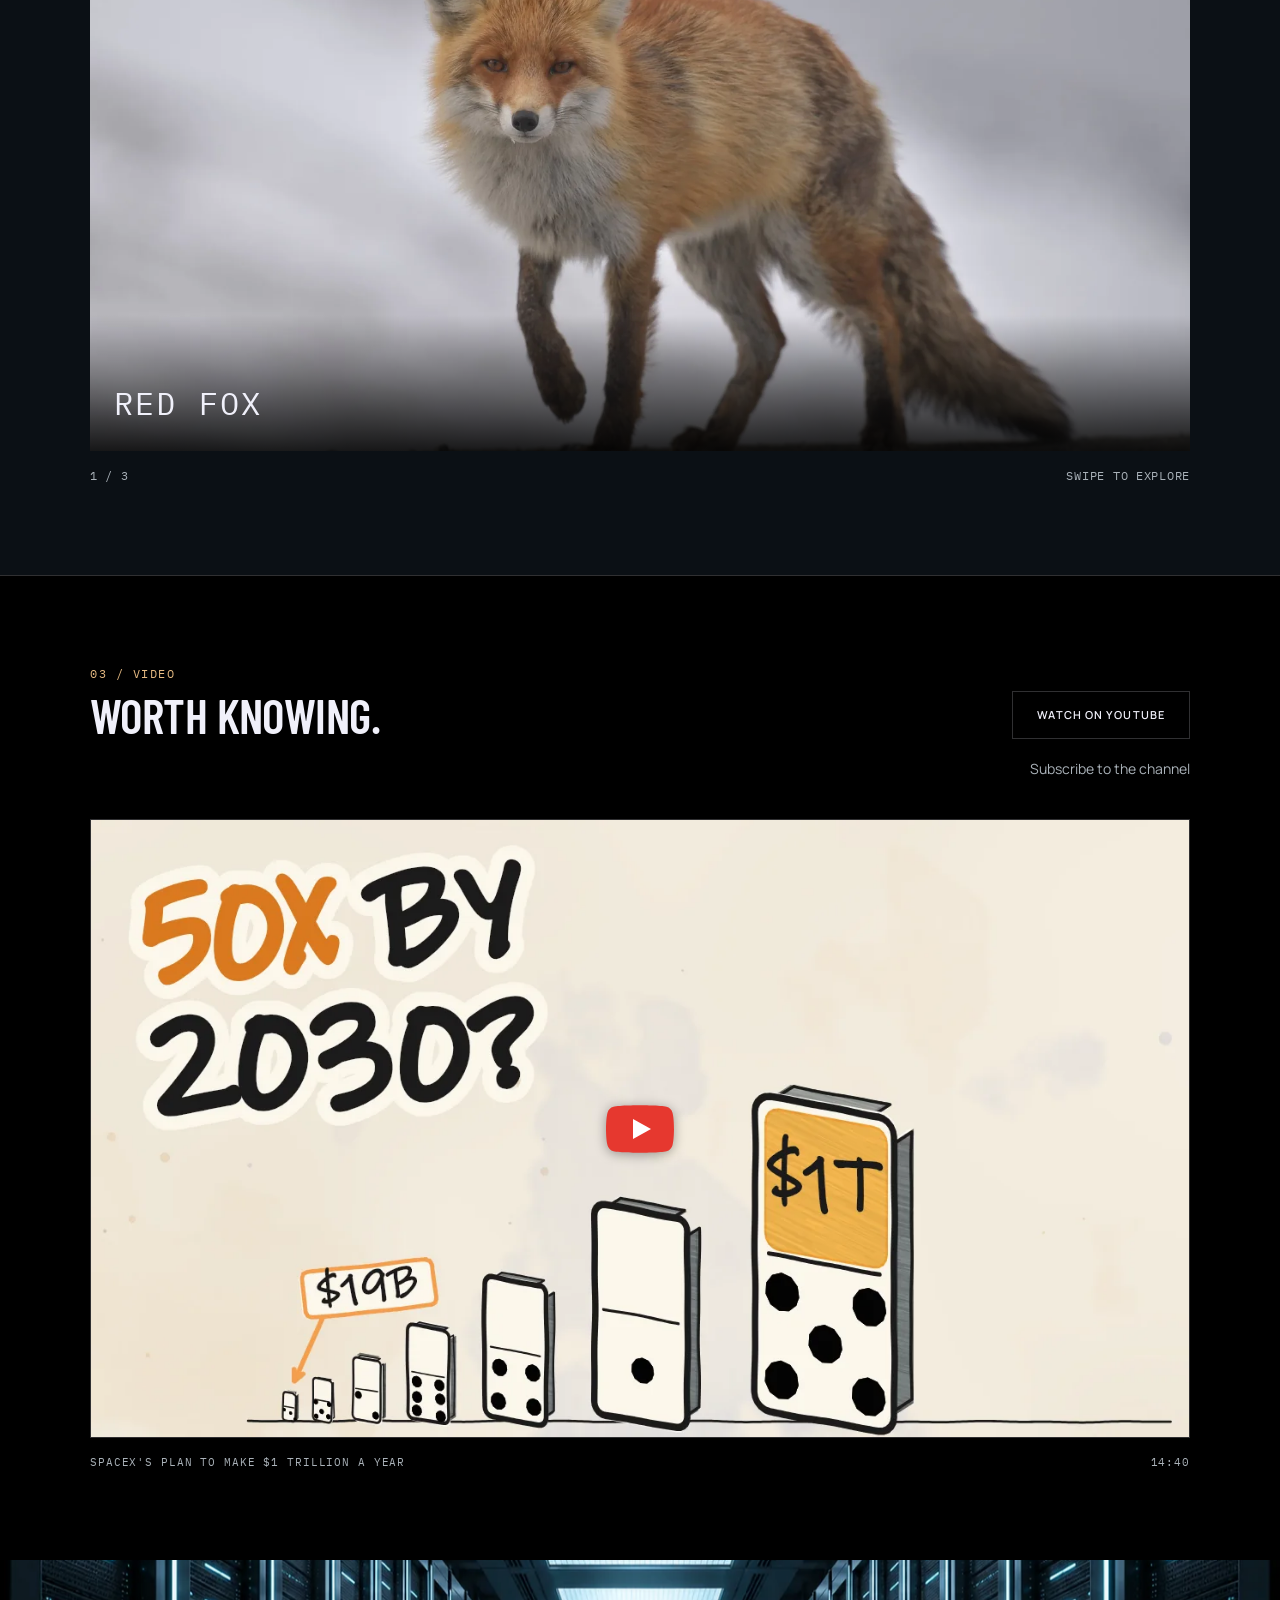
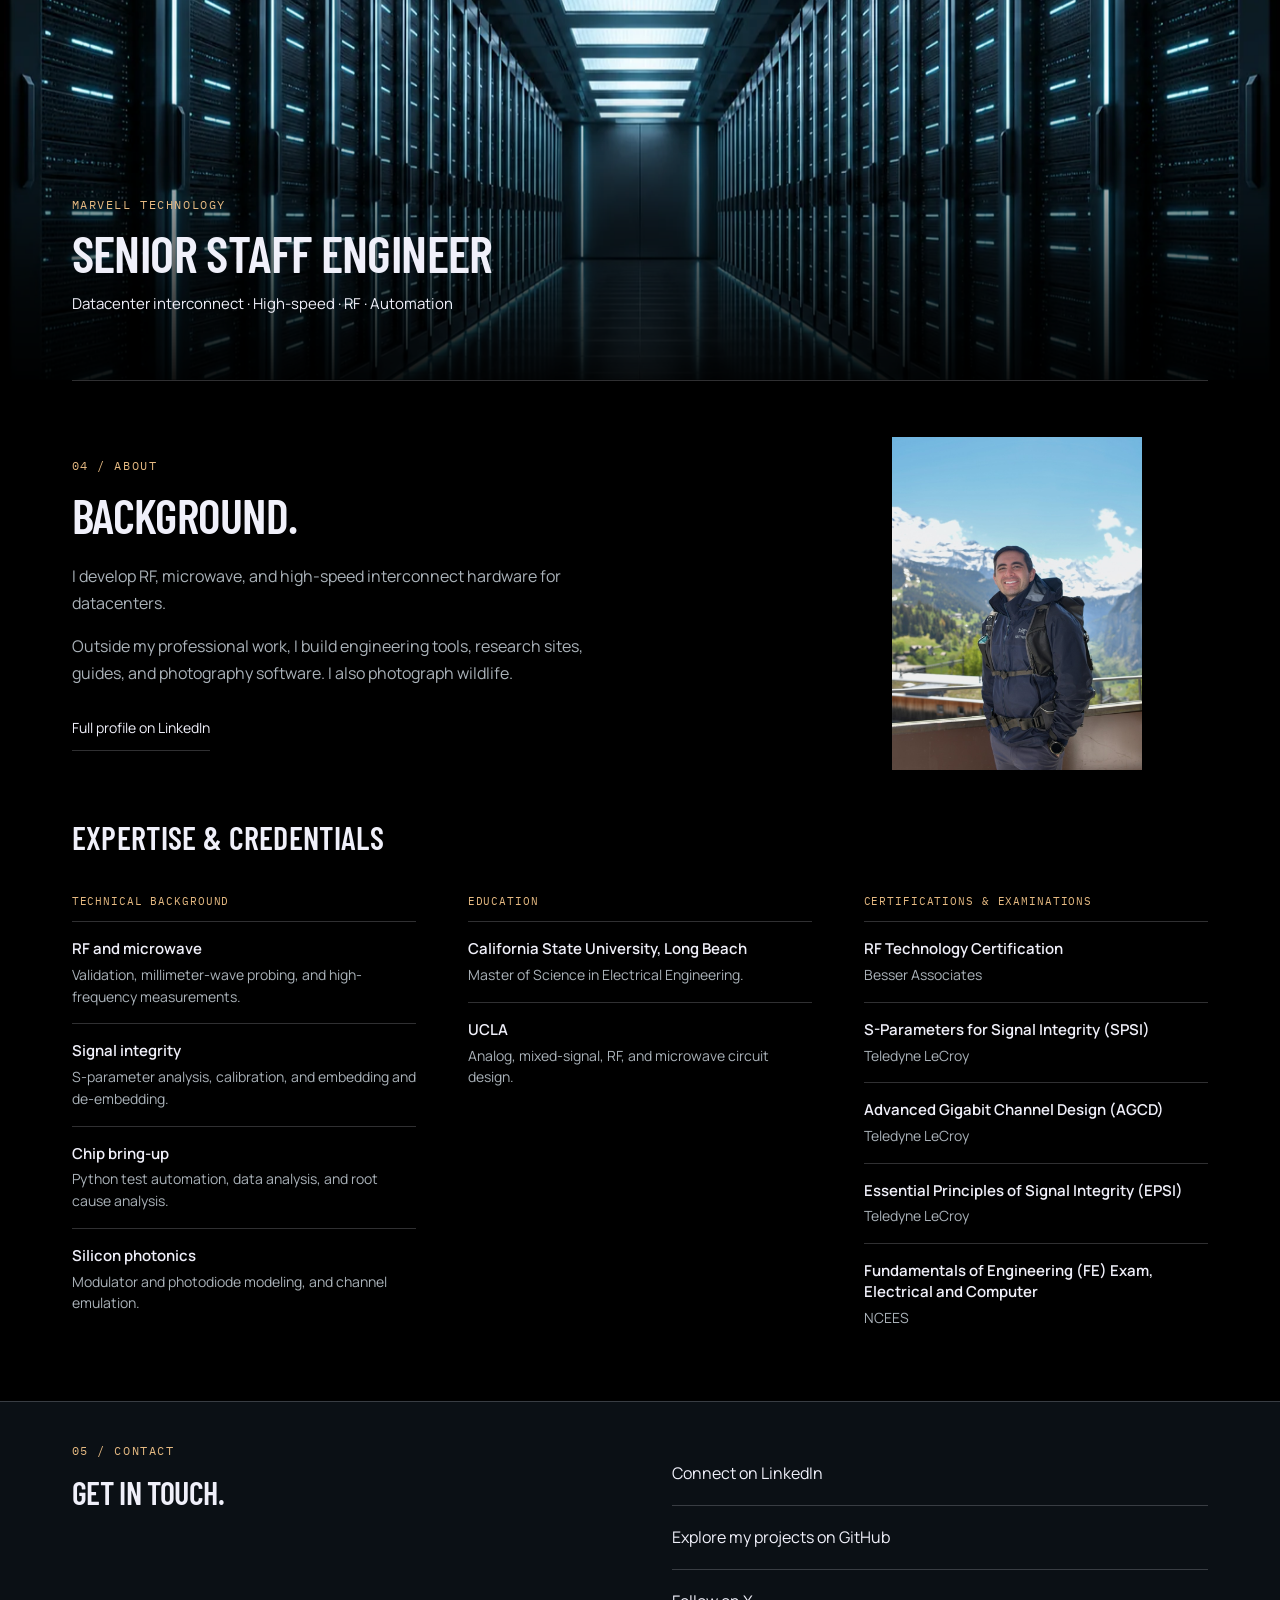
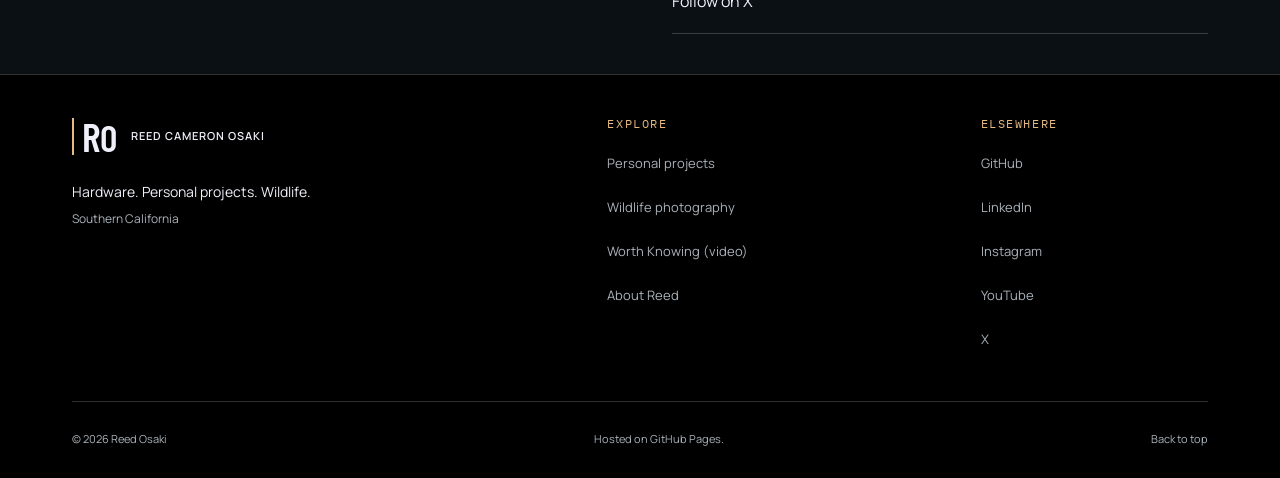
==== commit 508bfc76: "Point the Subscribe and footer YouTube links at the Worth Knowing channel Co-Authored-By: Claude Opu" ====
--- a/index.html
+++ b/index.html
@@ -409,7 +409,7 @@
               <p class="eyebrow">09 / Video</p>
               <h3 id="title-wk">Worth Knowing</h3>
               <p>A YouTube channel on the hidden systems of everyday life, hand-drawn and animated in code, with every number sourced. The first video follows SpaceX's plan to make $1 trillion a year as a line of dominoes.</p>
-              <div class="project-links"><a class="button-link" href="https://www.youtube.com/watch?v=AtwWFG2ZmuY" data-yt-channel>Watch on YouTube</a><a class="source-link" href="#video">Play it here</a></div>
+              <div class="project-links"><a class="button-link" href="https://www.youtube.com/watch?v=AtwWFG2ZmuY">Watch on YouTube</a><a class="source-link" href="#video">Play it here</a></div>
             </div>
             <div class="project-visual">
               <a class="project-stage" href="#video" aria-label="Go to the Worth Knowing video">
@@ -448,7 +448,7 @@
 
       <section class="video-section chapter" id="video" aria-labelledby="video-title">
         <div class="field-layout page-width">
-          <div class="field-copy"><p class="eyebrow">03 / Video</p><h2 id="video-title">Worth Knowing.</h2><p>The hidden systems of everyday life, hand-drawn and animated in code. A YouTube channel by Reed Cameron Osaki.</p><a class="button-link" href="https://www.youtube.com/watch?v=AtwWFG2ZmuY" data-yt-channel>Watch on YouTube</a><a class="source-link" href="https://www.youtube.com/watch?v=AtwWFG2ZmuY" data-yt-channel>Subscribe to the channel</a></div>
+          <div class="field-copy"><p class="eyebrow">03 / Video</p><h2 id="video-title">Worth Knowing.</h2><p>The hidden systems of everyday life, hand-drawn and animated in code. A YouTube channel by Reed Cameron Osaki.</p><a class="button-link" href="https://www.youtube.com/watch?v=AtwWFG2ZmuY">Watch on YouTube</a><a class="source-link" href="https://www.youtube.com/@JustWorthKnowing?sub_confirmation=1">Subscribe to the channel</a></div>
           <div class="video-embed">
             <button type="button" class="yt-facade" data-yt-id="AtwWFG2ZmuY" data-yt-title="SpaceX's Plan to Make $1 Trillion a Year" aria-label="Play: SpaceX's Plan to Make $1 Trillion a Year">
               <img src="assets/images/worth-knowing-spacex.webp" width="1280" height="720" loading="lazy" decoding="async" alt="">
@@ -516,7 +516,7 @@
       <div class="footer-main page-width">
         <div class="footer-identity"><a class="identity" href="#intro" aria-label="Reed Cameron Osaki, back to top"><span class="brand-mark" aria-hidden="true">R<span>O</span></span><span class="brand-name">Reed Cameron Osaki</span></a><p>Hardware. Personal projects. Wildlife.</p><span>Southern California</span></div>
         <nav aria-label="Footer navigation"><p class="eyebrow">Explore</p><a href="#work">Personal projects</a><a href="https://reedos.dev/wildlife-site/index.html">Wildlife photography</a><a href="#video">Worth Knowing (video)</a><a href="#about">About Reed</a></nav>
-        <nav aria-label="Social profiles"><p class="eyebrow">Elsewhere</p><a href="https://github.com/reedos">GitHub</a><a href="https://www.linkedin.com/in/reed-osaki/">LinkedIn</a><a href="https://www.instagram.com/reed.wildlife.photography/">Instagram</a><a href="https://www.youtube.com/watch?v=AtwWFG2ZmuY" data-yt-channel>YouTube</a><a href="https://x.com/reedosdev">X</a></nav>
+        <nav aria-label="Social profiles"><p class="eyebrow">Elsewhere</p><a href="https://github.com/reedos">GitHub</a><a href="https://www.linkedin.com/in/reed-osaki/">LinkedIn</a><a href="https://www.instagram.com/reed.wildlife.photography/">Instagram</a><a href="https://www.youtube.com/@JustWorthKnowing">YouTube</a><a href="https://x.com/reedosdev">X</a></nav>
       </div>
       <div class="footer-base page-width"><p>© 2026 Reed Osaki</p><p>Hosted on GitHub Pages.</p><a href="#intro">Back to top</a></div>
     </footer>
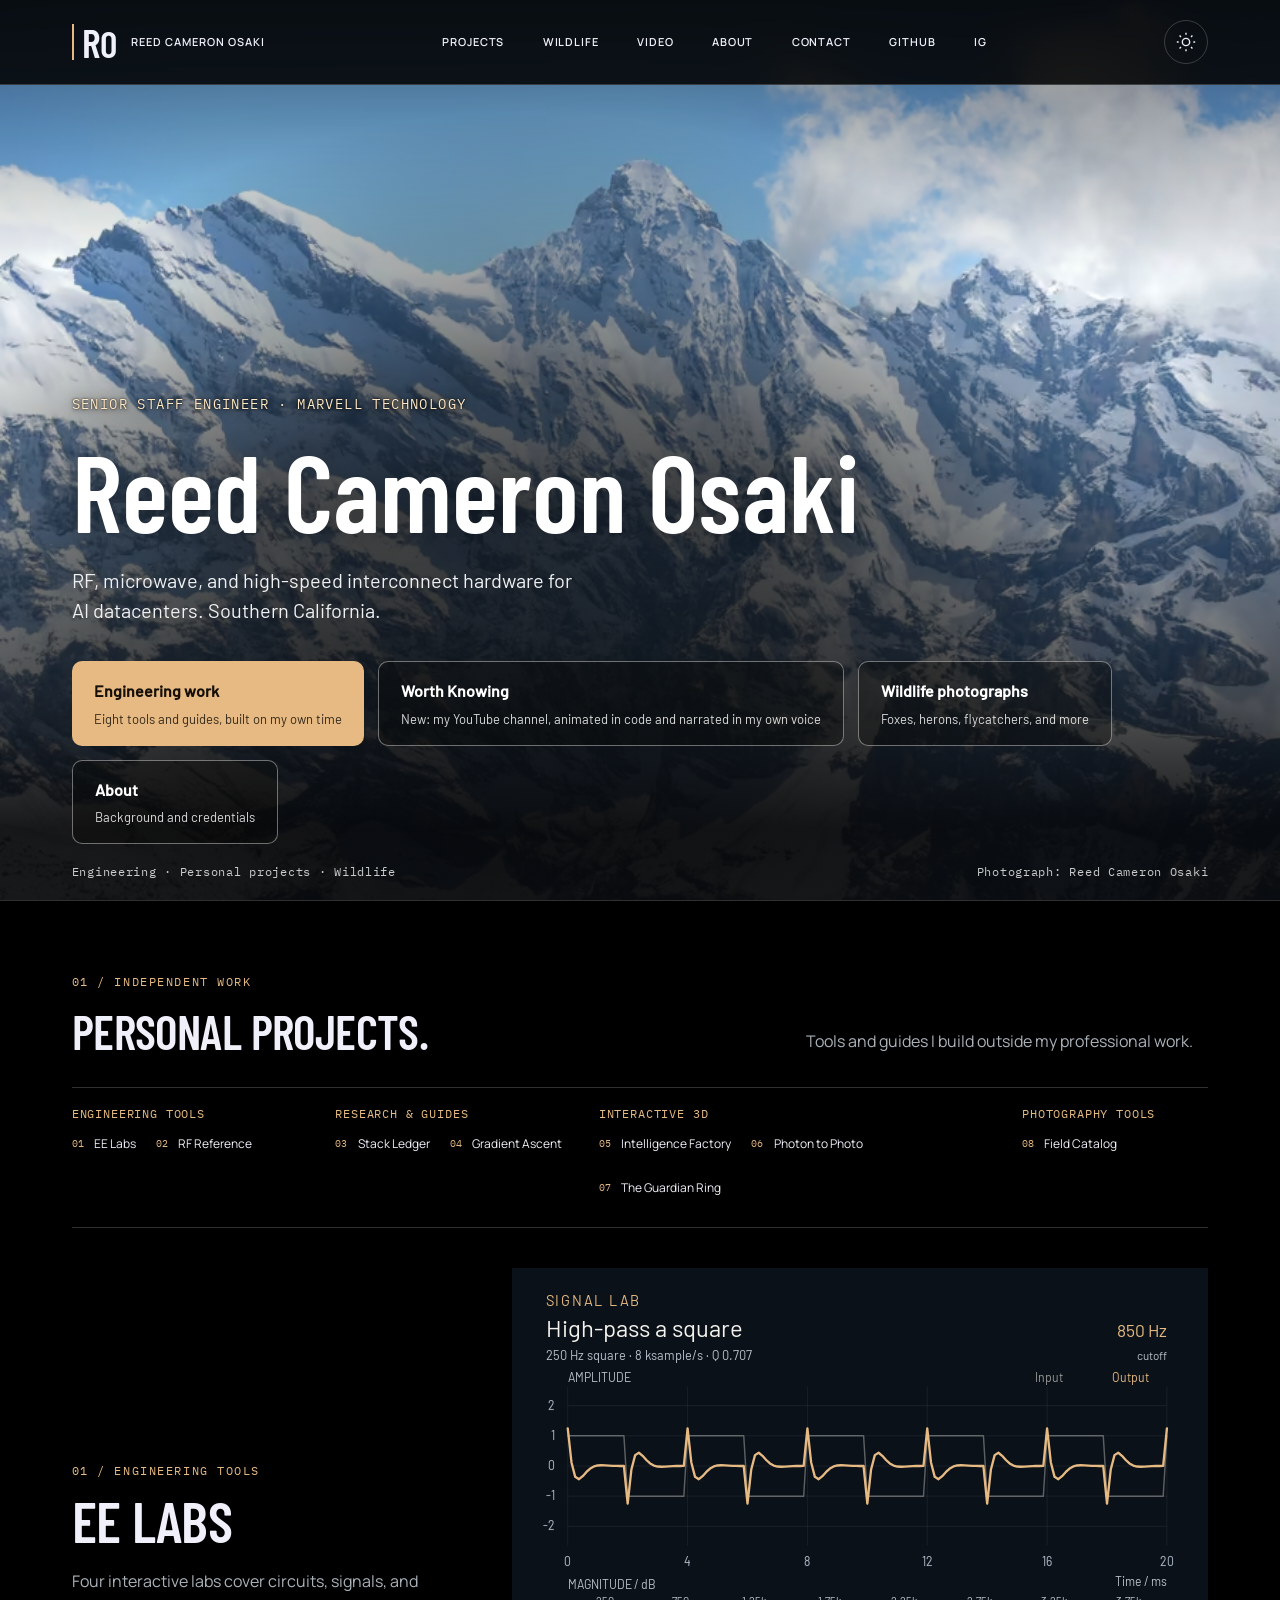
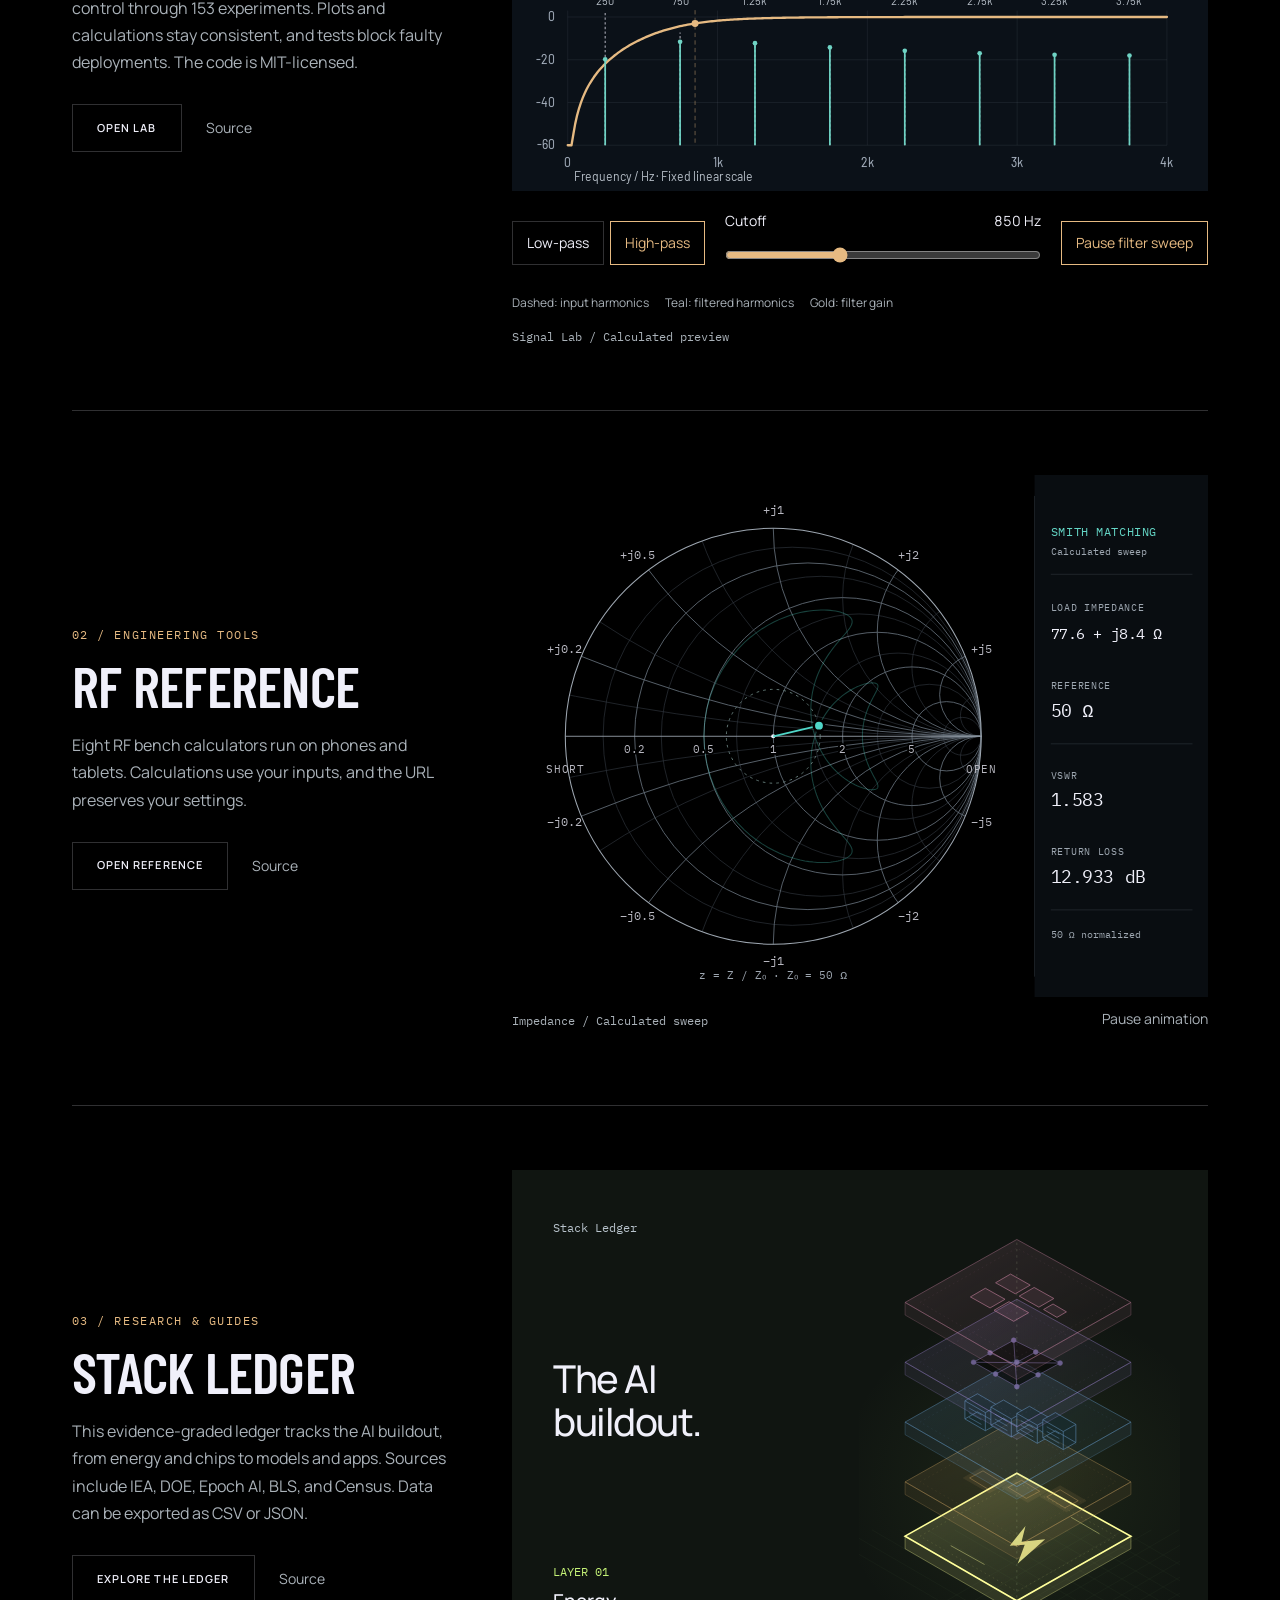
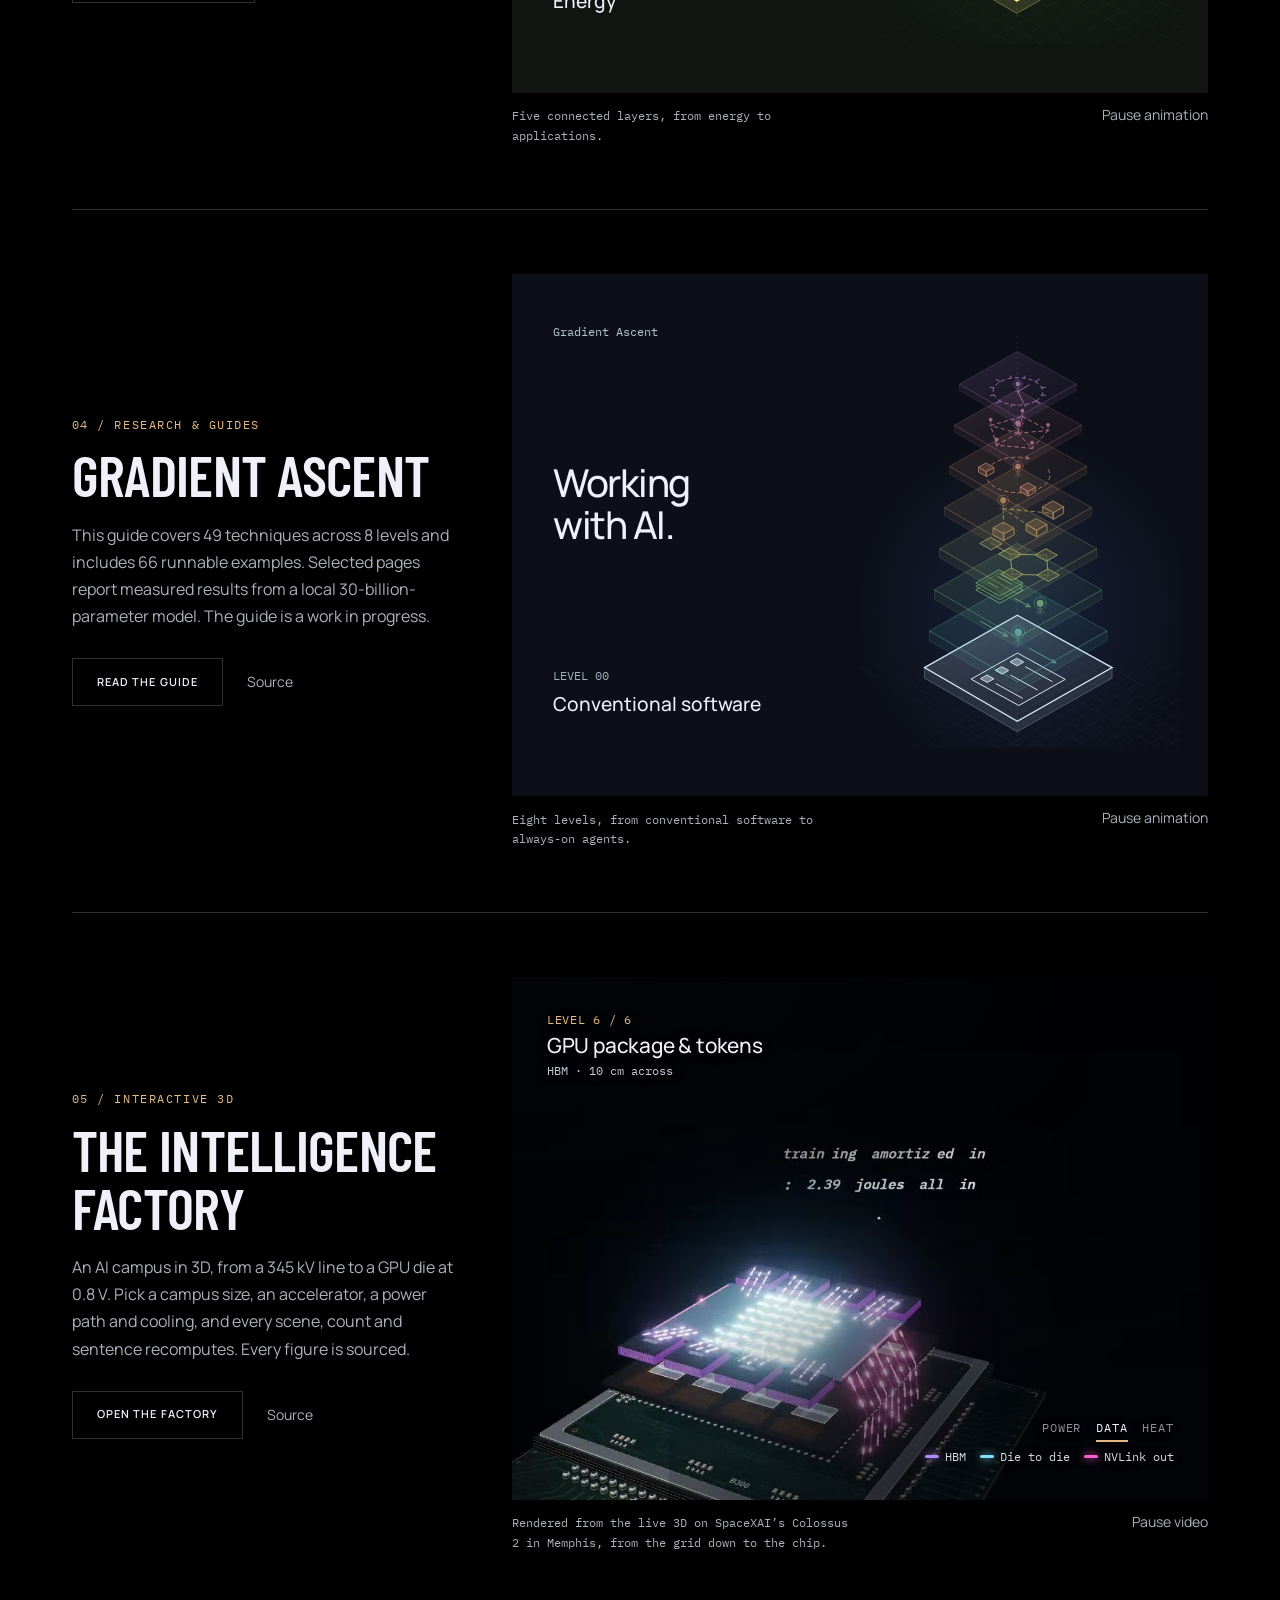
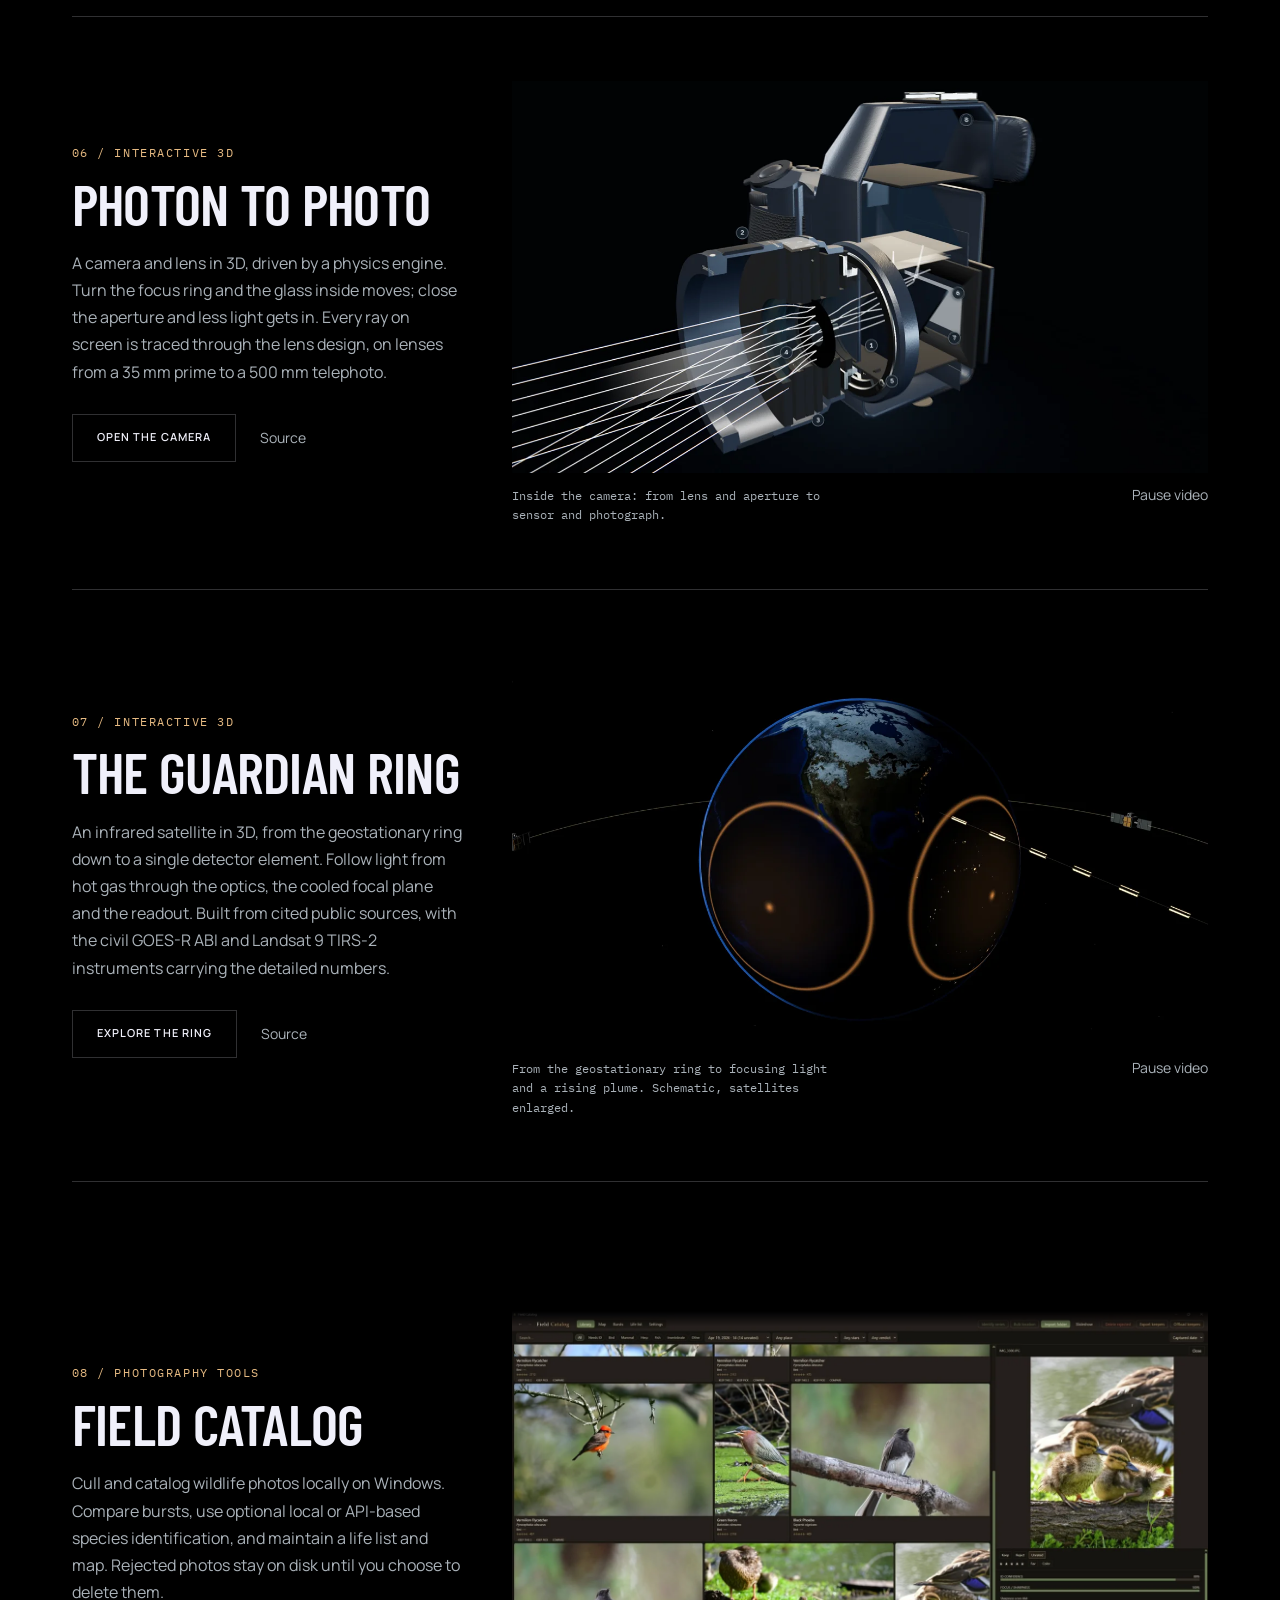
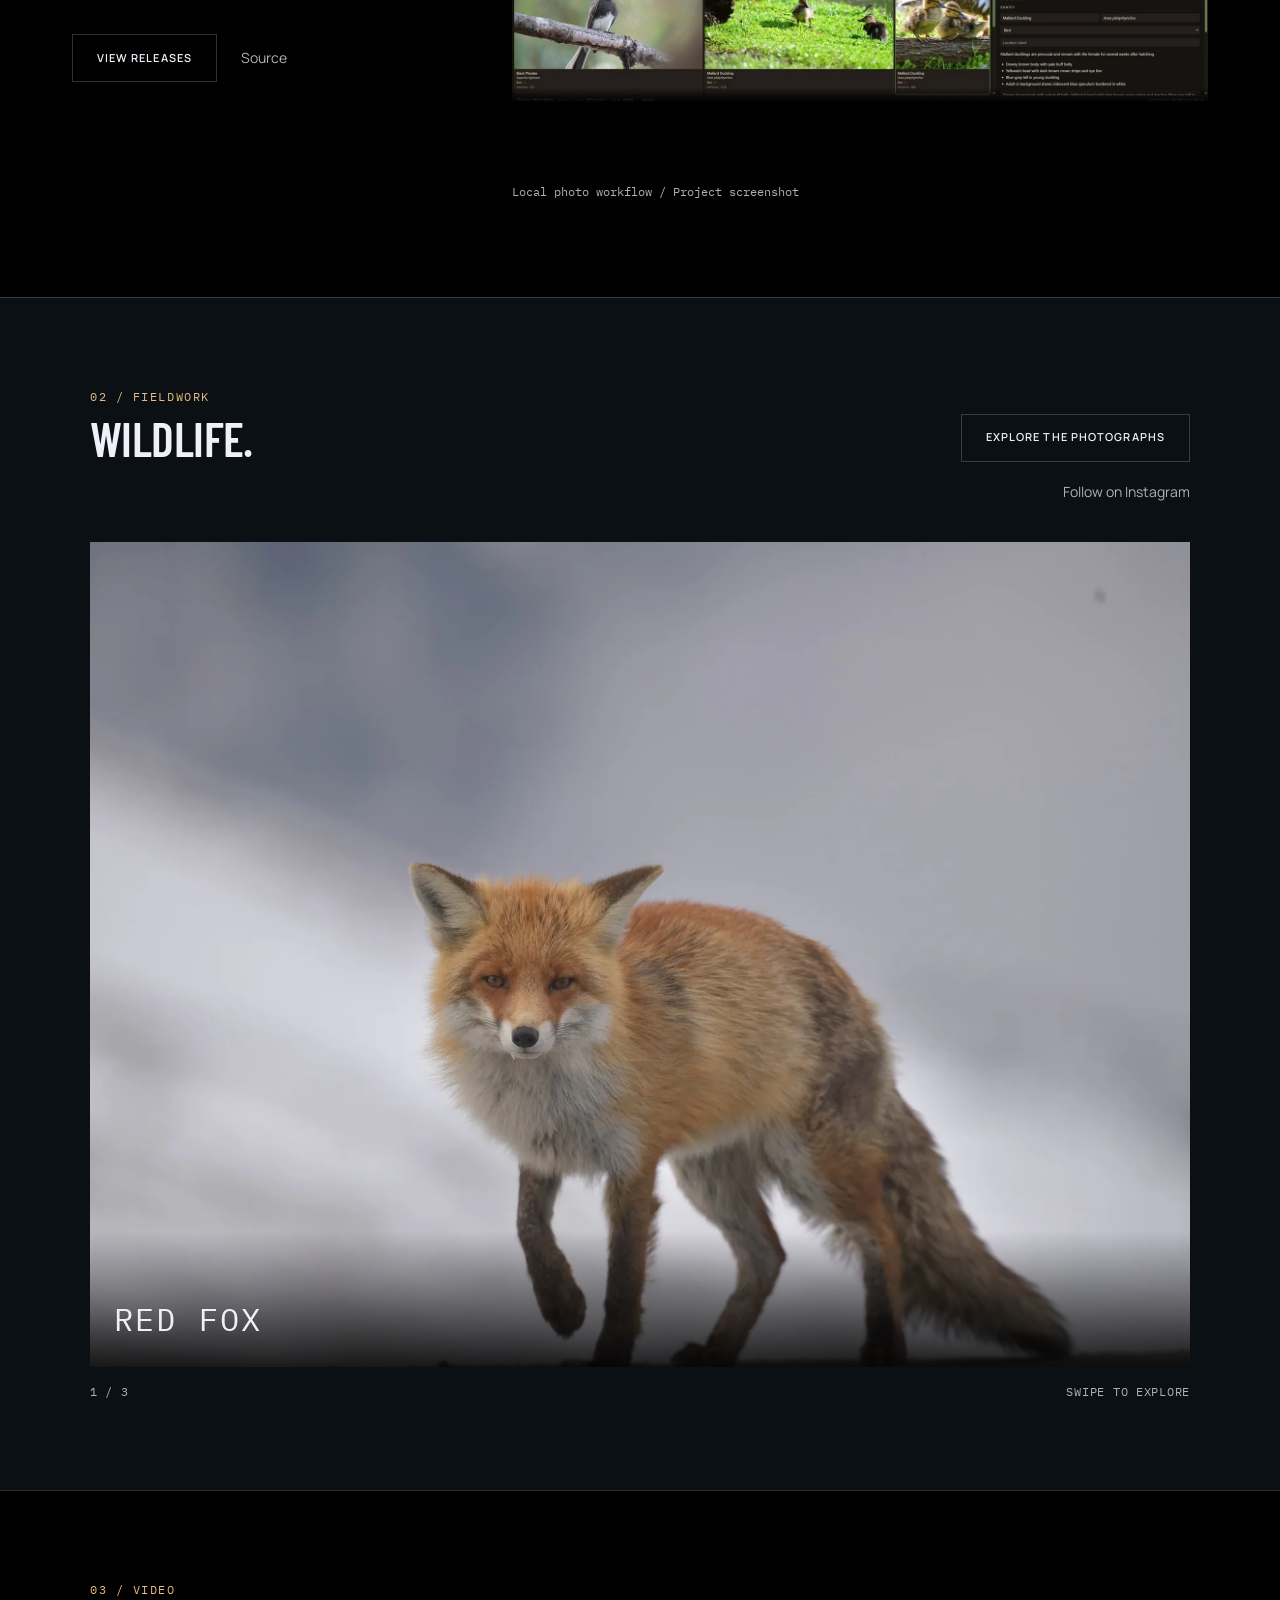
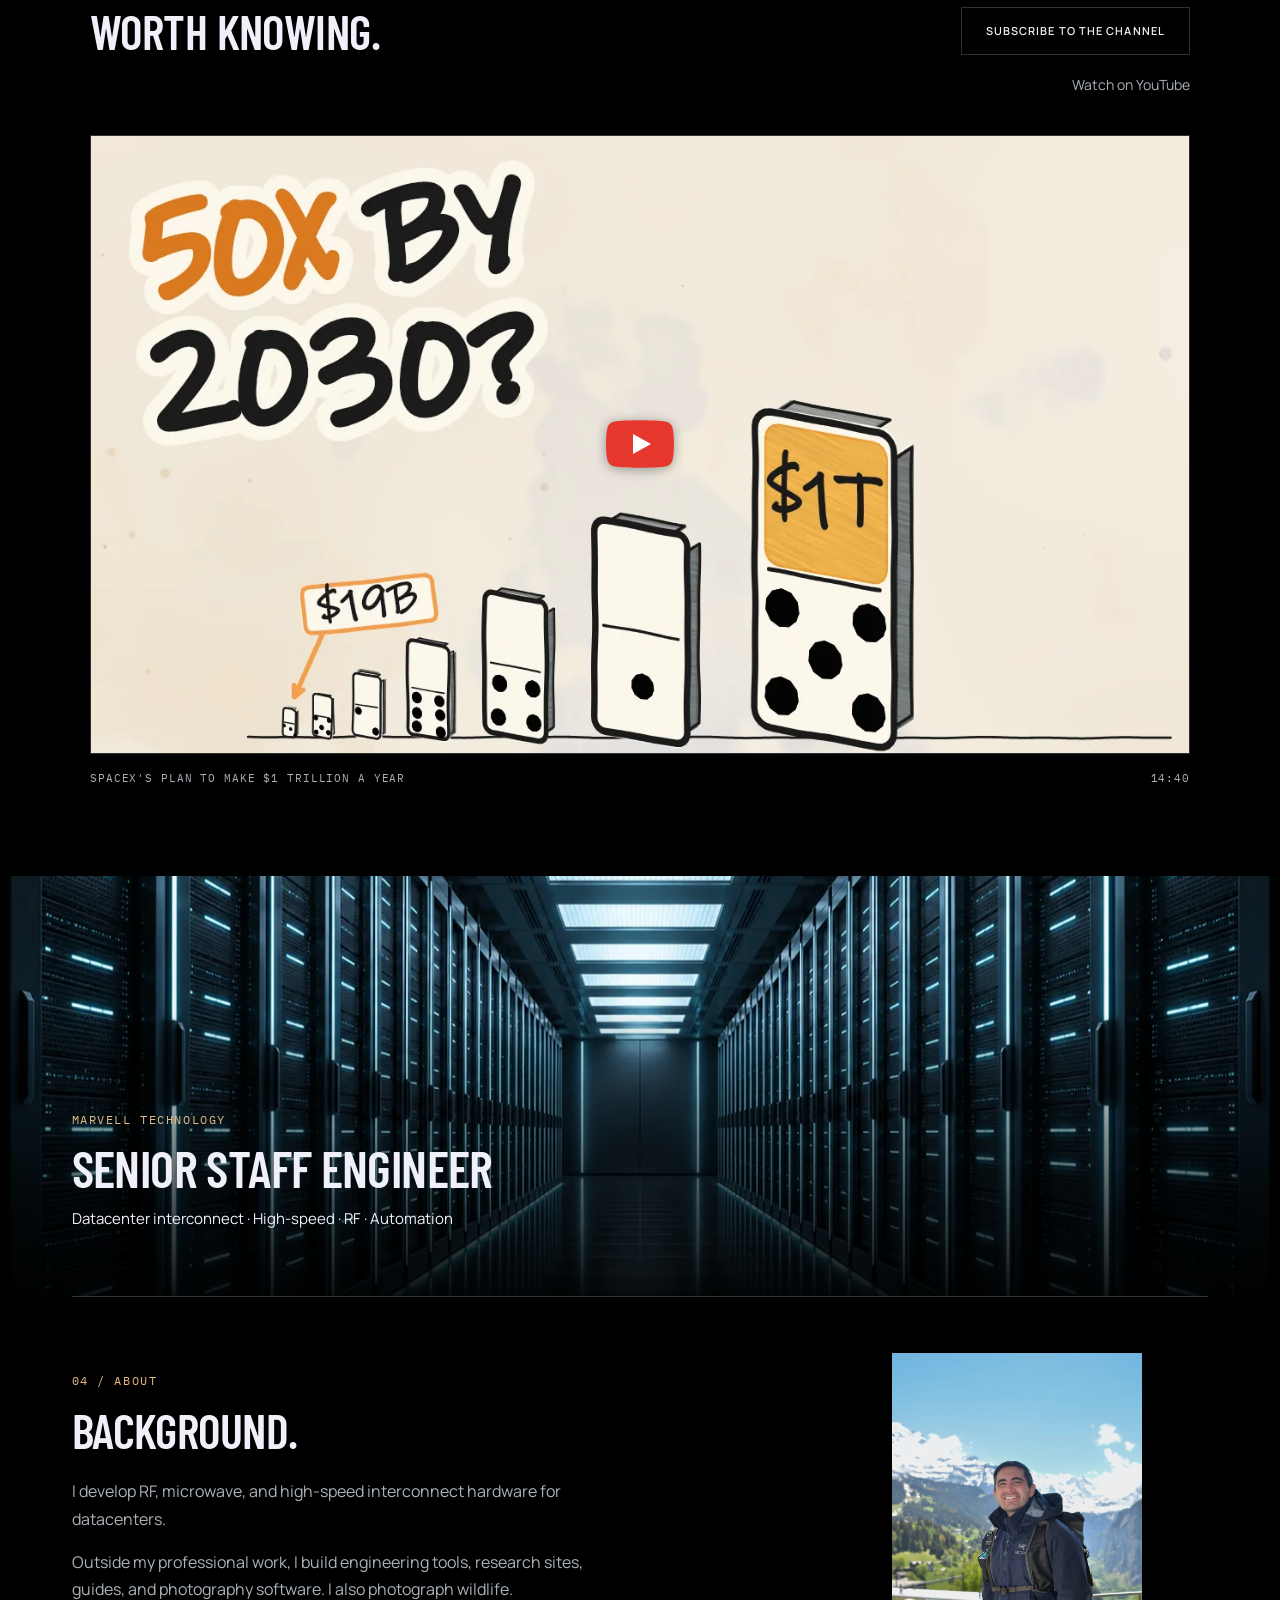
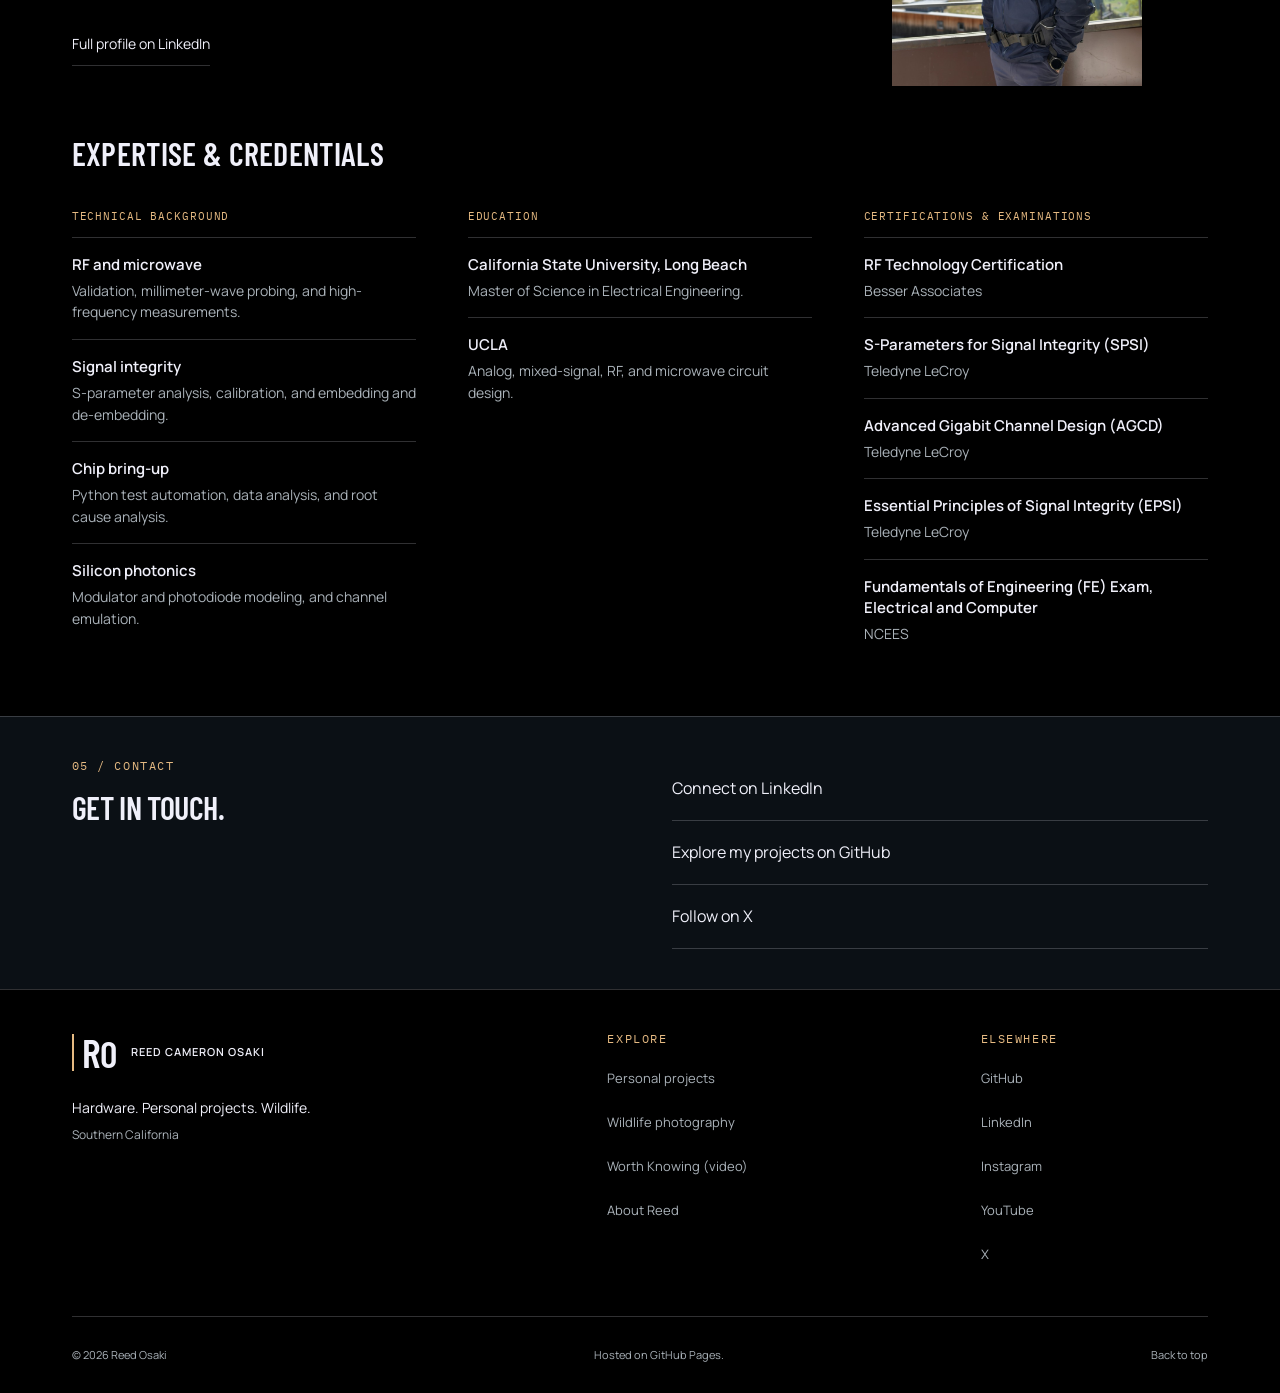
==== commit 4b5918ad: "Worth Knowing: hero door to the channel, Subscribe as the main button, one listing (drop the duplica" ====
--- a/index.html
+++ b/index.html
@@ -40,8 +40,8 @@
     <link rel="icon" type="image/svg+xml" href="assets/mark.svg">
     <link rel="preload" as="font" type="font/woff2" href="assets/fonts/barlow-condensed-600.woff2" crossorigin>
     <link rel="preload" as="font" type="font/woff2" href="assets/fonts/barlow-400.woff2" crossorigin>
-    <link rel="stylesheet" href="styles.css?v=worth-knowing-1">
-    <script src="main.js?v=worth-knowing-1" defer></script>
+    <link rel="stylesheet" href="styles.css?v=worth-knowing-2">
+    <script src="main.js?v=worth-knowing-2" defer></script>
     <script src="photo-options.js?v=autoplay-real-interaction-1" defer></script>
   <!-- Cloudflare Web Analytics: cookieless page counts for reedos.dev -->
   <script defer src="https://static.cloudflareinsights.com/beacon.min.js" data-cf-beacon='{"token": "7d357826b1264eb38e3db3ba16dd8319"}'></script>
@@ -78,6 +78,7 @@
           <p class="intro-hero-sub">RF, microwave, and high-speed interconnect hardware for AI&nbsp;datacenters. Southern California.</p>
           <div class="intro-hero-doors">
             <a class="door door-primary" href="#work"><span class="door-label">Engineering work</span><span class="door-sub">Eight tools and guides, built on my own time</span></a>
+            <a class="door door-secondary" href="#video"><span class="door-label">Worth Knowing</span><span class="door-sub">New: my YouTube channel, animated in code and narrated in my own voice</span></a>
             <a class="door door-secondary" href="#field"><span class="door-label">Wildlife photographs</span><span class="door-sub">Foxes, herons, flycatchers, and more</span></a>
             <a class="door door-secondary" href="#about"><span class="door-label">About</span><span class="door-sub">Background and credentials</span></a>
           </div>
@@ -106,10 +107,6 @@
           <div class="project-category" role="group" aria-labelledby="category-photography">
             <p class="category-label" id="category-photography">Photography tools</p>
             <div class="category-links"><a href="#project-catalog" data-project-choice="7"><span>08</span> Field Catalog</a></div>
-          </div>
-          <div class="project-category" role="group" aria-labelledby="category-video">
-            <p class="category-label" id="category-video">Video</p>
-            <div class="category-links"><a href="#project-wk" data-project-choice="8"><span>09</span> Worth Knowing</a></div>
           </div>
         </nav>
         <p class="gallery-hint page-width">Swipe through the projects, or select one above.</p>
@@ -404,20 +401,6 @@
               <p class="media-caption">Local photo workflow / Project screenshot</p>
             </div>
           </article>
-          <article class="project" id="project-wk" aria-labelledby="title-wk">
-            <div class="project-copy">
-              <p class="eyebrow">09 / Video</p>
-              <h3 id="title-wk">Worth Knowing</h3>
-              <p>A YouTube channel on the hidden systems of everyday life, hand-drawn and animated in code, with every number sourced. The first video follows SpaceX's plan to make $1 trillion a year as a line of dominoes.</p>
-              <div class="project-links"><a class="button-link" href="https://www.youtube.com/watch?v=AtwWFG2ZmuY">Watch on YouTube</a><a class="source-link" href="#video">Play it here</a></div>
-            </div>
-            <div class="project-visual">
-              <a class="project-stage" href="#video" aria-label="Go to the Worth Knowing video">
-                <img src="assets/images/worth-knowing-spacex.webp" width="1280" height="720" loading="lazy" decoding="async" alt="Thumbnail for SpaceX's Plan to Make $1 Trillion a Year: hand-drawn dominoes growing from $19B to $1T, headlined 50X BY 2030?">
-              </a>
-              <p class="media-caption">YouTube / SpaceX's Plan to Make $1 Trillion a Year</p>
-            </div>
-          </article>
         </div>
         <div class="gallery-controls page-width" hidden><button type="button" data-gallery-prev>Previous</button><p class="gallery-position" aria-live="polite">1 / 6</p><button type="button" data-gallery-next>Next</button></div>
       </section>
@@ -448,7 +431,7 @@
 
       <section class="video-section chapter" id="video" aria-labelledby="video-title">
         <div class="field-layout page-width">
-          <div class="field-copy"><p class="eyebrow">03 / Video</p><h2 id="video-title">Worth Knowing.</h2><p>The hidden systems of everyday life, hand-drawn and animated in code. A YouTube channel by Reed Cameron Osaki.</p><a class="button-link" href="https://www.youtube.com/watch?v=AtwWFG2ZmuY">Watch on YouTube</a><a class="source-link" href="https://www.youtube.com/@JustWorthKnowing?sub_confirmation=1">Subscribe to the channel</a></div>
+          <div class="field-copy"><p class="eyebrow">03 / Video</p><h2 id="video-title">Worth Knowing.</h2><p>My YouTube channel on the hidden systems of everyday life: hand-drawn, animated in code and narrated in my own voice.</p><a class="button-link" href="https://www.youtube.com/@JustWorthKnowing?sub_confirmation=1">Subscribe to the channel</a><a class="source-link" href="https://www.youtube.com/watch?v=AtwWFG2ZmuY">Watch on YouTube</a></div>
           <div class="video-embed">
             <button type="button" class="yt-facade" data-yt-id="AtwWFG2ZmuY" data-yt-title="SpaceX's Plan to Make $1 Trillion a Year" aria-label="Play: SpaceX's Plan to Make $1 Trillion a Year">
               <img src="assets/images/worth-knowing-spacex.webp" width="1280" height="720" loading="lazy" decoding="async" alt="">
--- a/styles.css
+++ b/styles.css
@@ -357,7 +357,7 @@
 .ee-demo-controls :focus-visible { outline: 2px solid var(--accent, #e6ba82); outline-offset: 4px; }
 
 /* Personal projects are grouped by purpose in both review layouts. */
-.project-picker { display: grid; grid-template-columns: 0.9fr 0.9fr 1.5fr 0.7fr 0.7fr; gap: 1.5rem; padding-block: 1rem; }
+.project-picker { display: grid; grid-template-columns: 0.9fr 0.9fr 1.5fr 0.7fr; gap: 1.5rem; padding-block: 1rem; }
 .project-category { min-width: 0; }
 .category-label { font: 400 0.625rem/1.6 var(--mono); color: var(--accent); letter-spacing: 0.07em; text-transform: uppercase; }
 .category-links { display: flex; flex-wrap: wrap; gap: 0 1.25rem; }
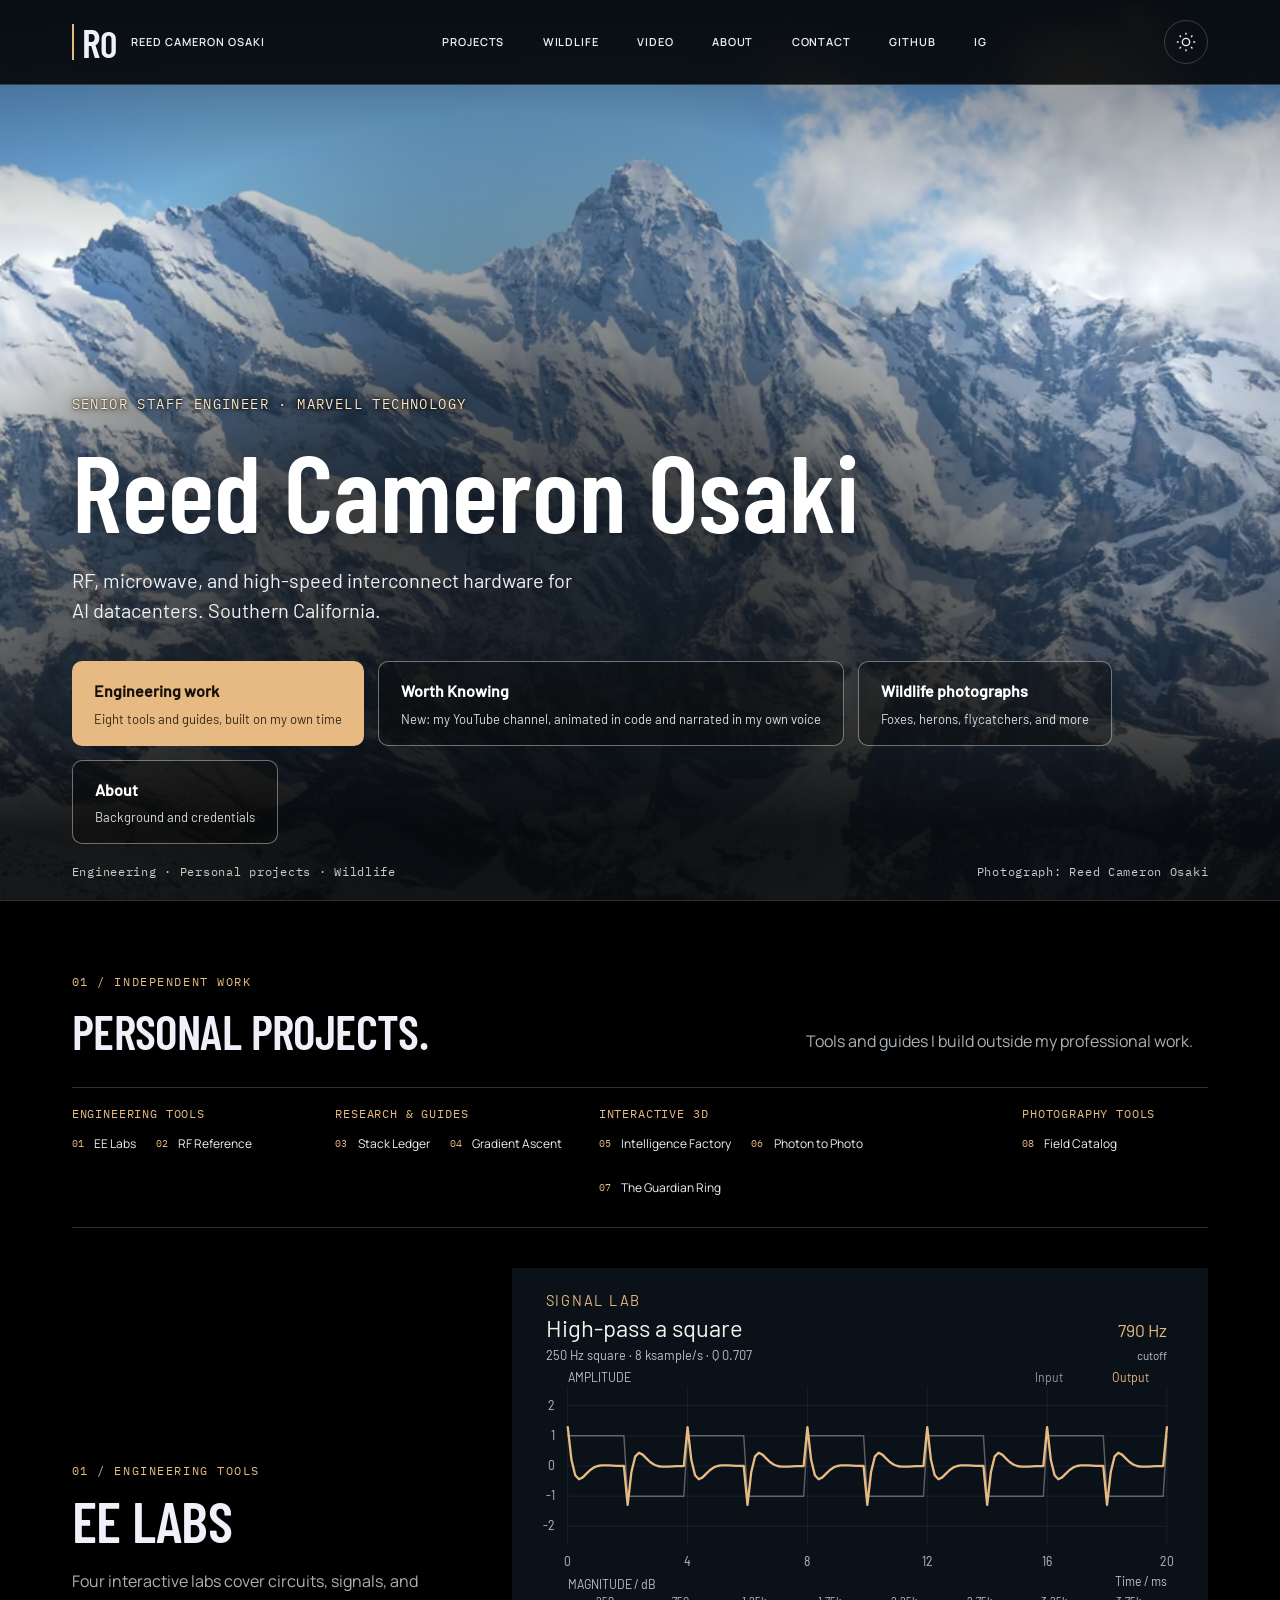
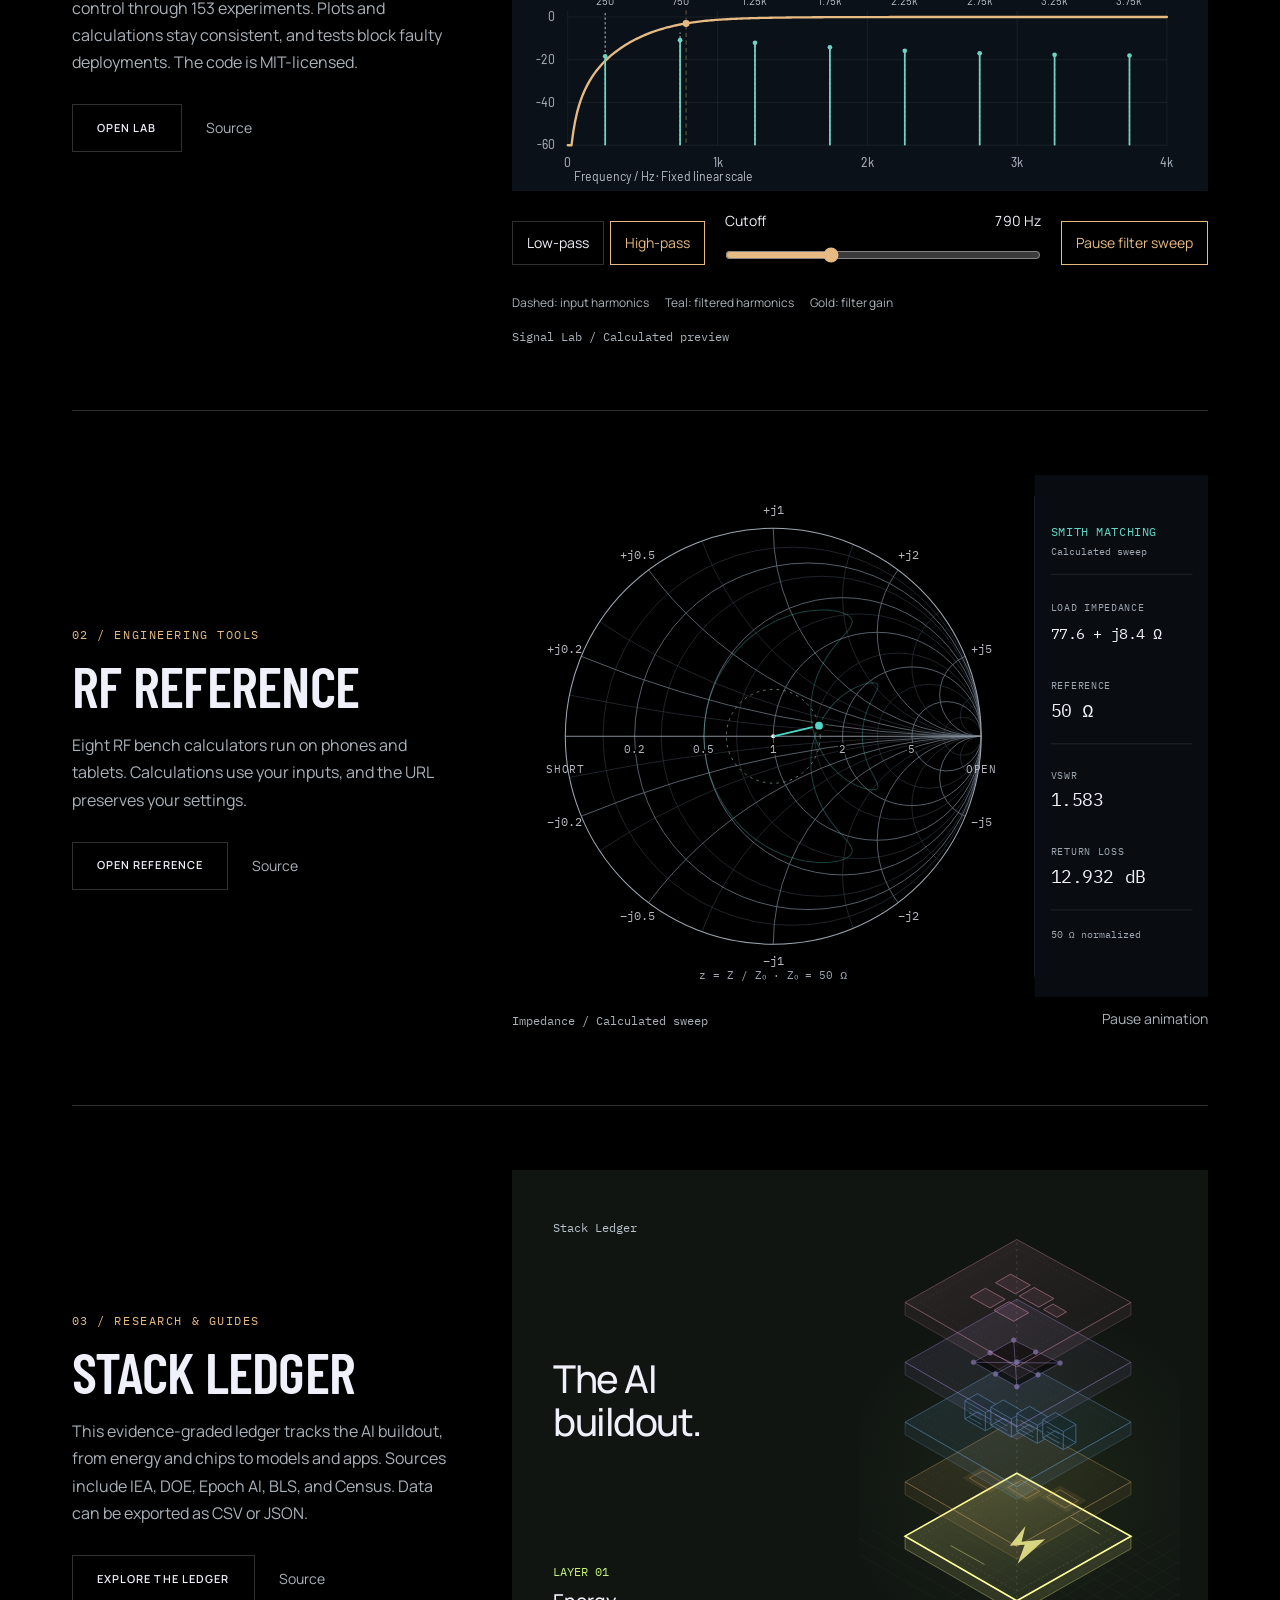
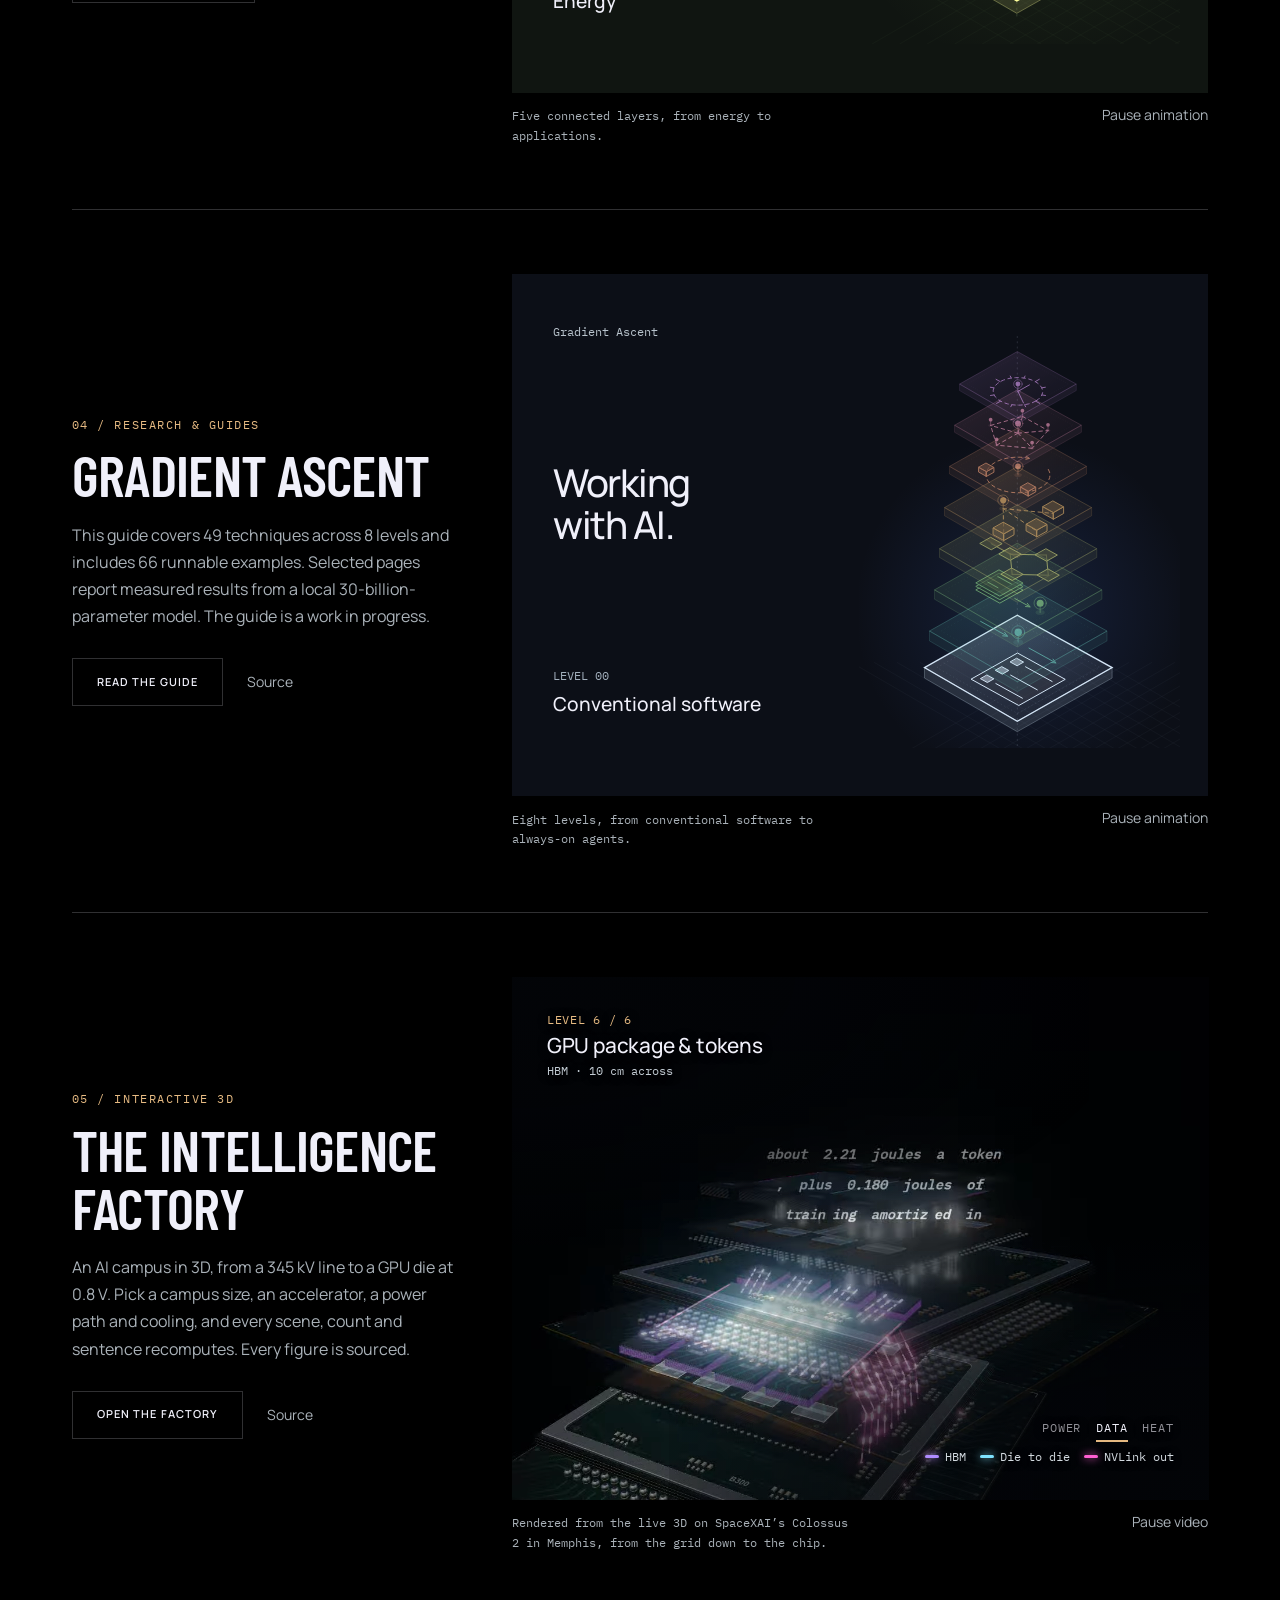
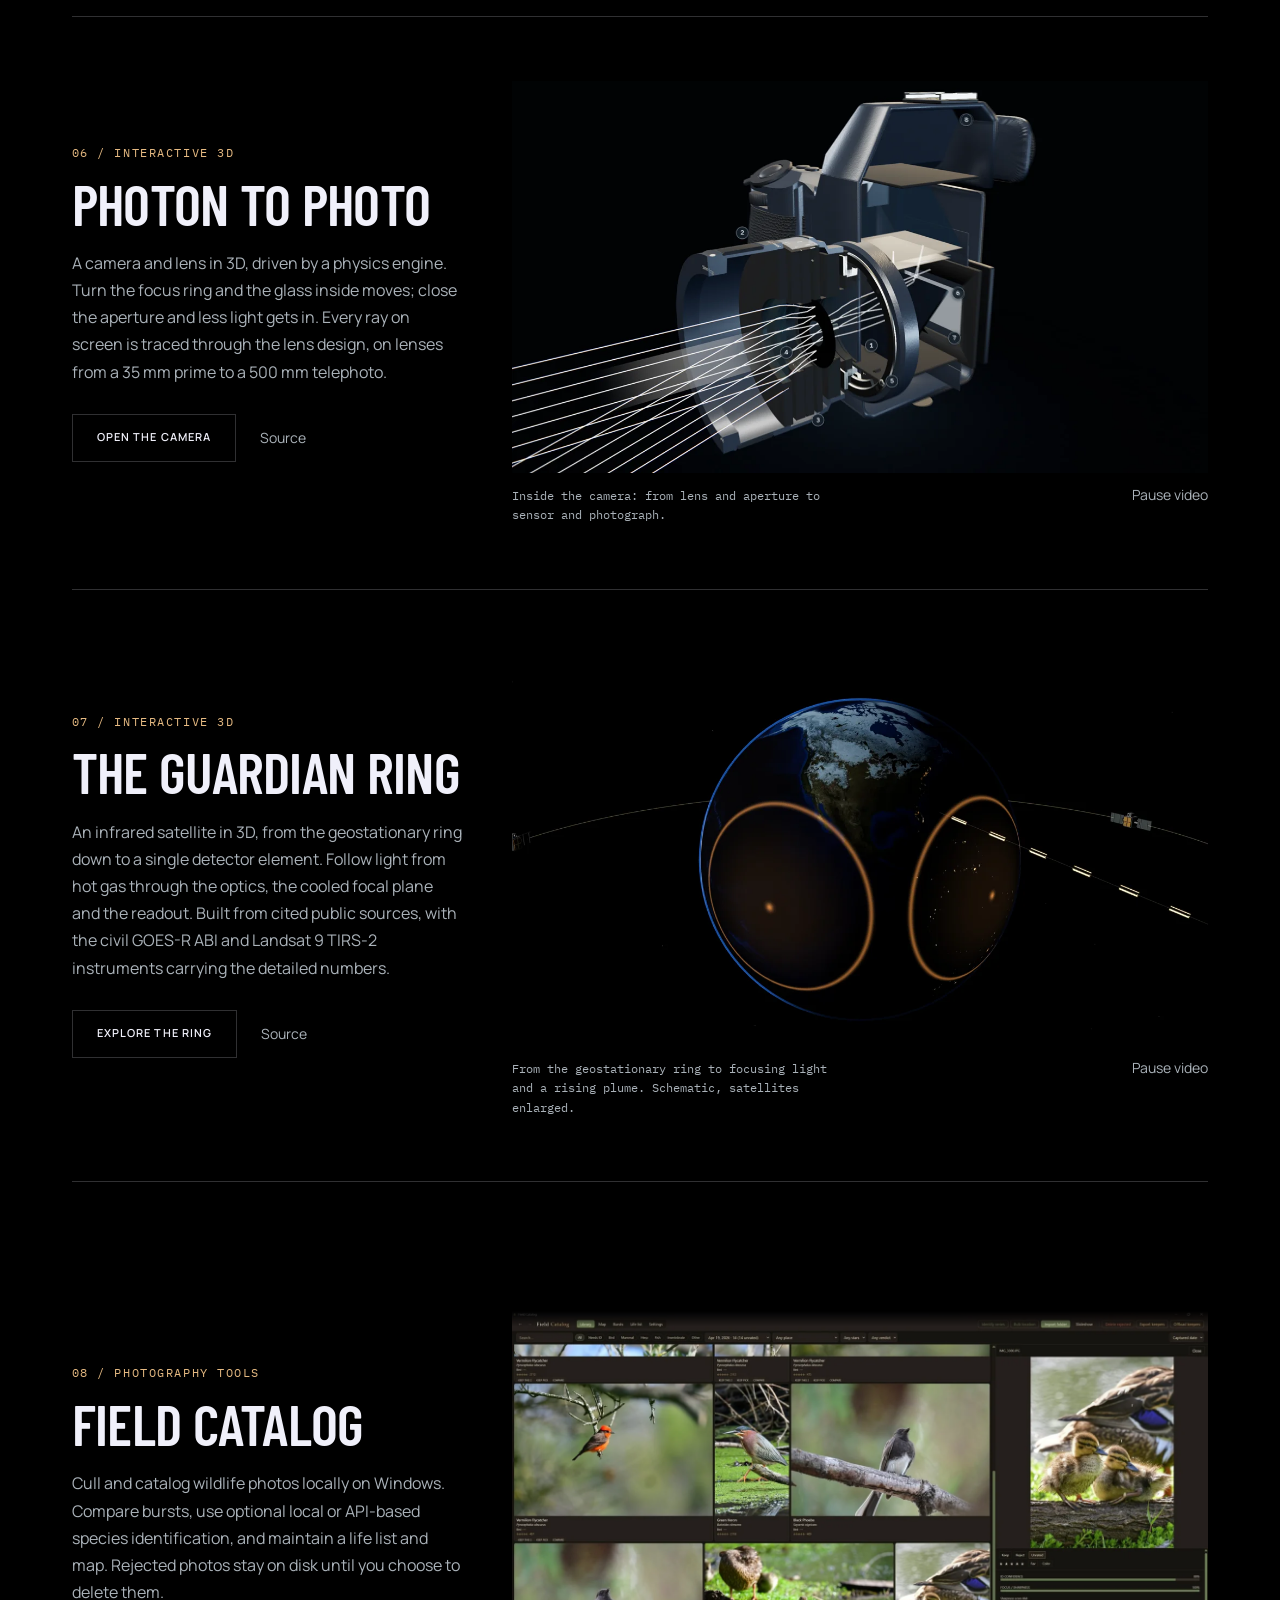
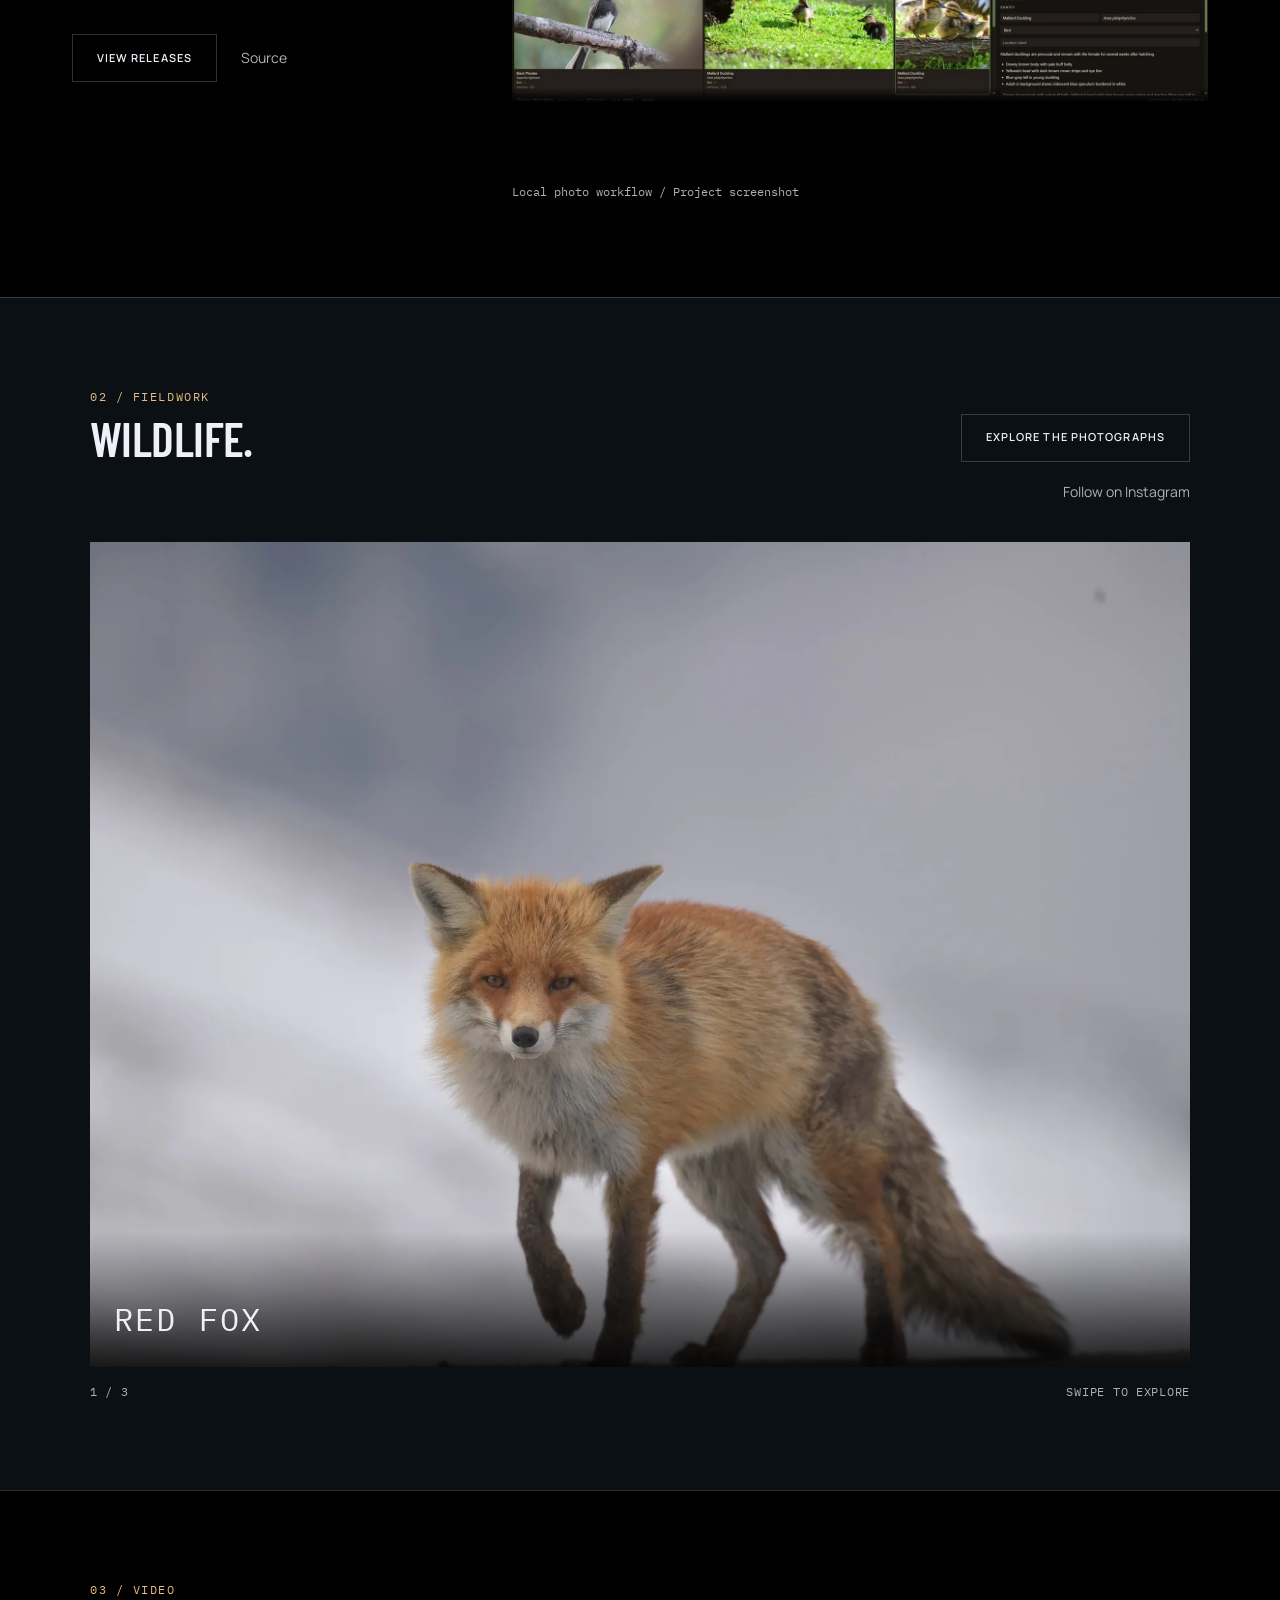
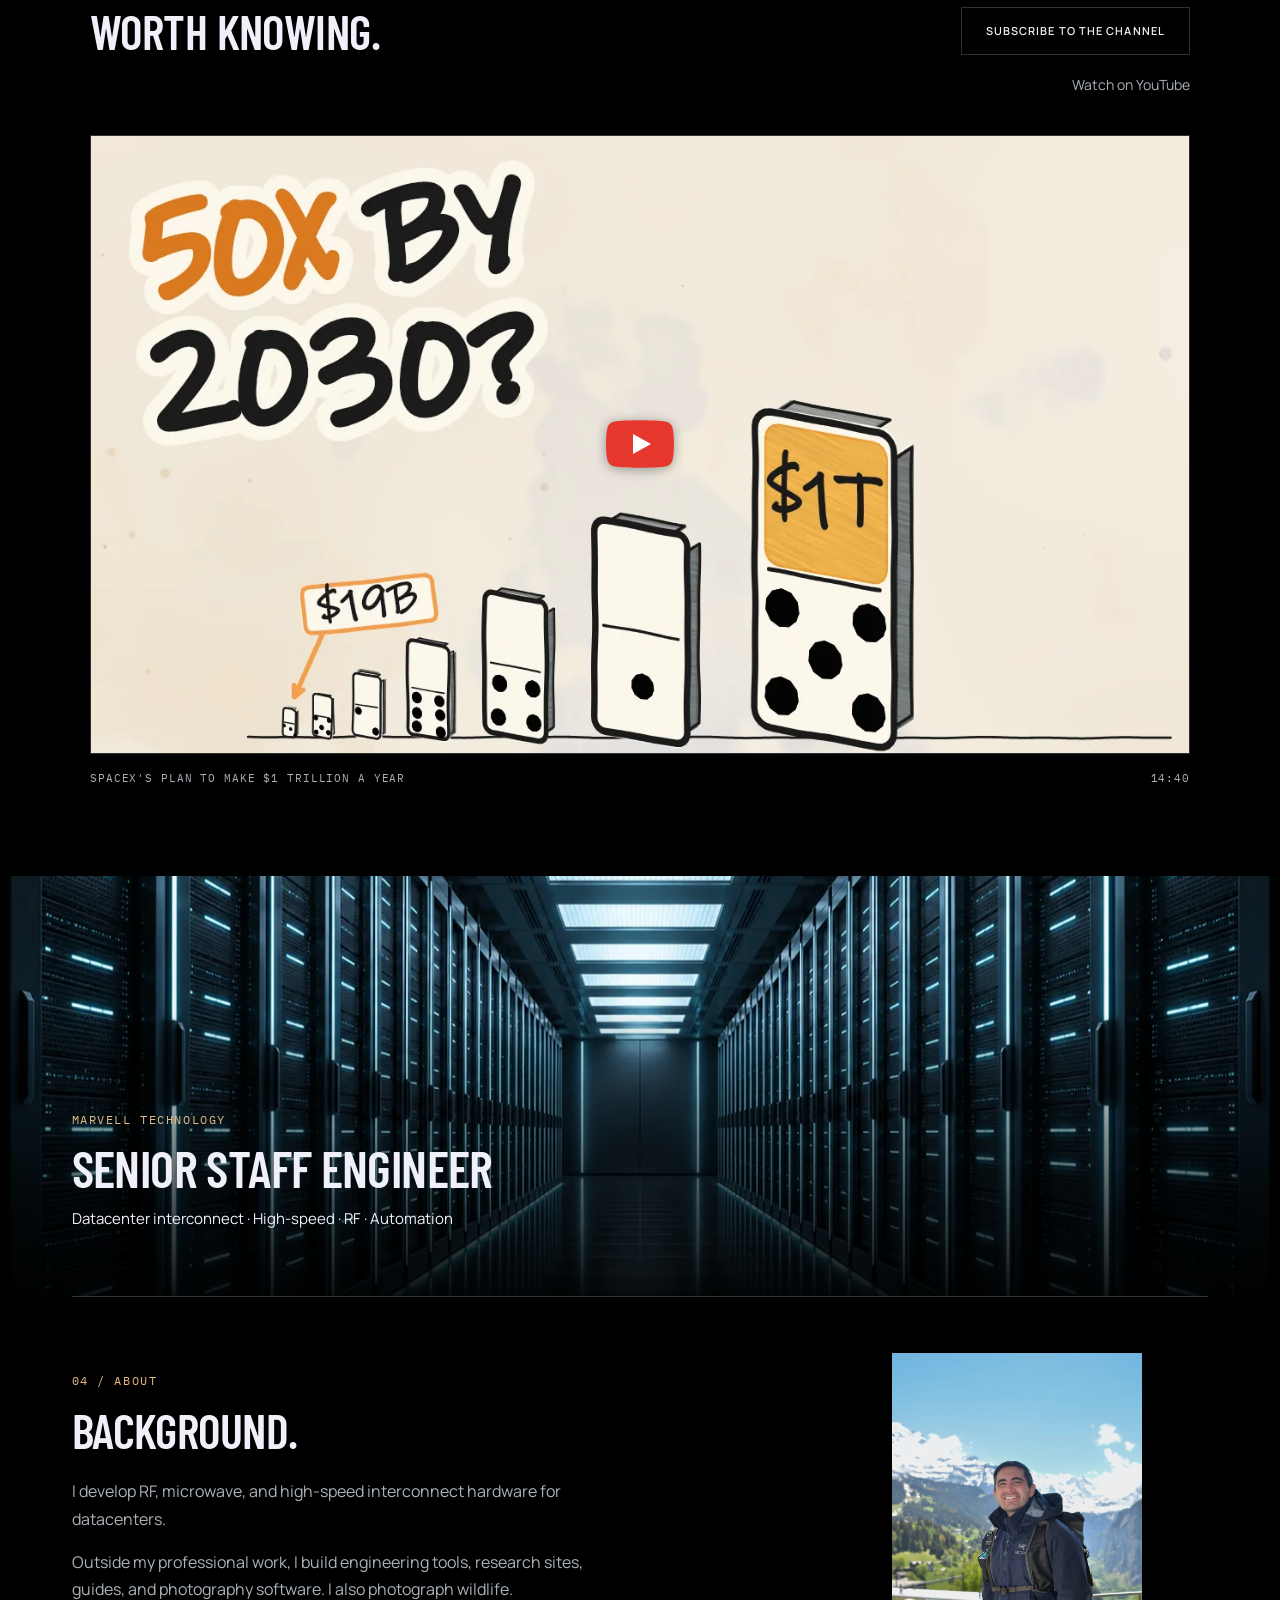
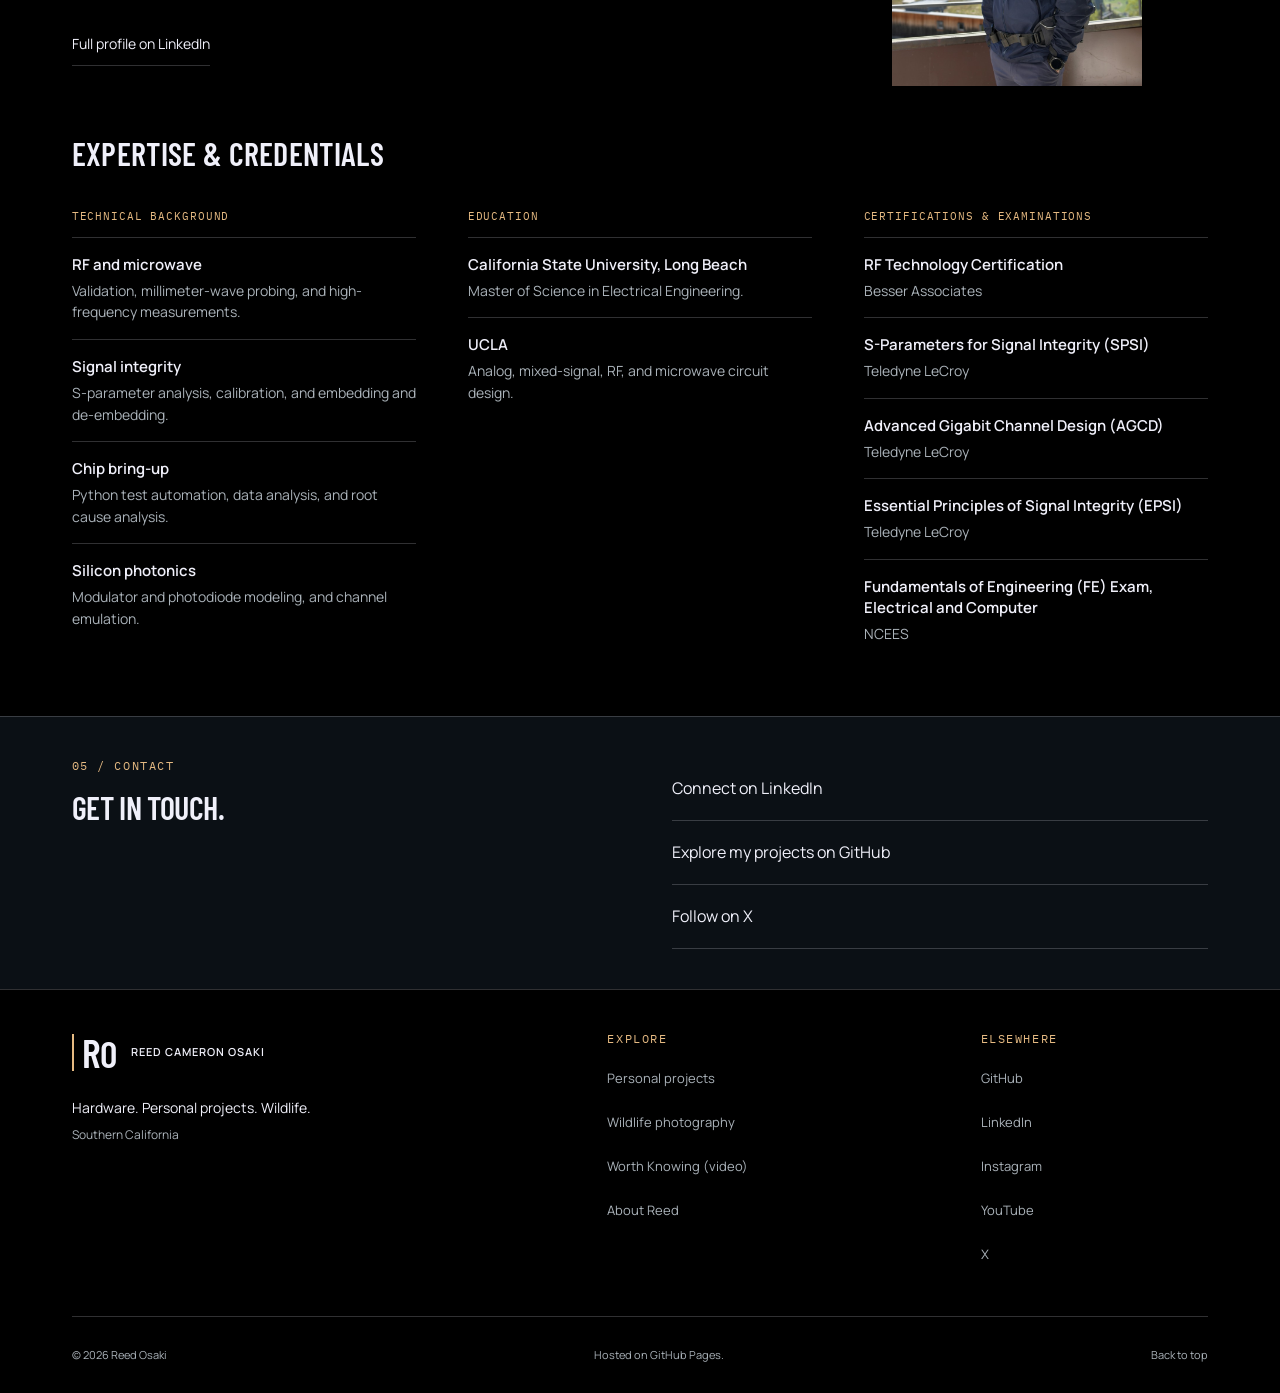
==== commit 9385ad04: "Point the YouTube links at the new handle @worthknowing-today Co-Authored-By: Claude Opus 5.5 <norep" ====
--- a/index.html
+++ b/index.html
@@ -431,7 +431,7 @@
 
       <section class="video-section chapter" id="video" aria-labelledby="video-title">
         <div class="field-layout page-width">
-          <div class="field-copy"><p class="eyebrow">03 / Video</p><h2 id="video-title">Worth Knowing.</h2><p>My YouTube channel on the hidden systems of everyday life: hand-drawn, animated in code and narrated in my own voice.</p><a class="button-link" href="https://www.youtube.com/@JustWorthKnowing?sub_confirmation=1">Subscribe to the channel</a><a class="source-link" href="https://www.youtube.com/watch?v=AtwWFG2ZmuY">Watch on YouTube</a></div>
+          <div class="field-copy"><p class="eyebrow">03 / Video</p><h2 id="video-title">Worth Knowing.</h2><p>My YouTube channel on the hidden systems of everyday life: hand-drawn, animated in code and narrated in my own voice.</p><a class="button-link" href="https://www.youtube.com/@worthknowing-today?sub_confirmation=1">Subscribe to the channel</a><a class="source-link" href="https://www.youtube.com/watch?v=AtwWFG2ZmuY">Watch on YouTube</a></div>
           <div class="video-embed">
             <button type="button" class="yt-facade" data-yt-id="AtwWFG2ZmuY" data-yt-title="SpaceX's Plan to Make $1 Trillion a Year" aria-label="Play: SpaceX's Plan to Make $1 Trillion a Year">
               <img src="assets/images/worth-knowing-spacex.webp" width="1280" height="720" loading="lazy" decoding="async" alt="">
@@ -499,7 +499,7 @@
       <div class="footer-main page-width">
         <div class="footer-identity"><a class="identity" href="#intro" aria-label="Reed Cameron Osaki, back to top"><span class="brand-mark" aria-hidden="true">R<span>O</span></span><span class="brand-name">Reed Cameron Osaki</span></a><p>Hardware. Personal projects. Wildlife.</p><span>Southern California</span></div>
         <nav aria-label="Footer navigation"><p class="eyebrow">Explore</p><a href="#work">Personal projects</a><a href="https://reedos.dev/wildlife-site/index.html">Wildlife photography</a><a href="#video">Worth Knowing (video)</a><a href="#about">About Reed</a></nav>
-        <nav aria-label="Social profiles"><p class="eyebrow">Elsewhere</p><a href="https://github.com/reedos">GitHub</a><a href="https://www.linkedin.com/in/reed-osaki/">LinkedIn</a><a href="https://www.instagram.com/reed.wildlife.photography/">Instagram</a><a href="https://www.youtube.com/@JustWorthKnowing">YouTube</a><a href="https://x.com/reedosdev">X</a></nav>
+        <nav aria-label="Social profiles"><p class="eyebrow">Elsewhere</p><a href="https://github.com/reedos">GitHub</a><a href="https://www.linkedin.com/in/reed-osaki/">LinkedIn</a><a href="https://www.instagram.com/reed.wildlife.photography/">Instagram</a><a href="https://www.youtube.com/@worthknowing-today">YouTube</a><a href="https://x.com/reedosdev">X</a></nav>
       </div>
       <div class="footer-base page-width"><p>© 2026 Reed Osaki</p><p>Hosted on GitHub Pages.</p><a href="#intro">Back to top</a></div>
     </footer>
